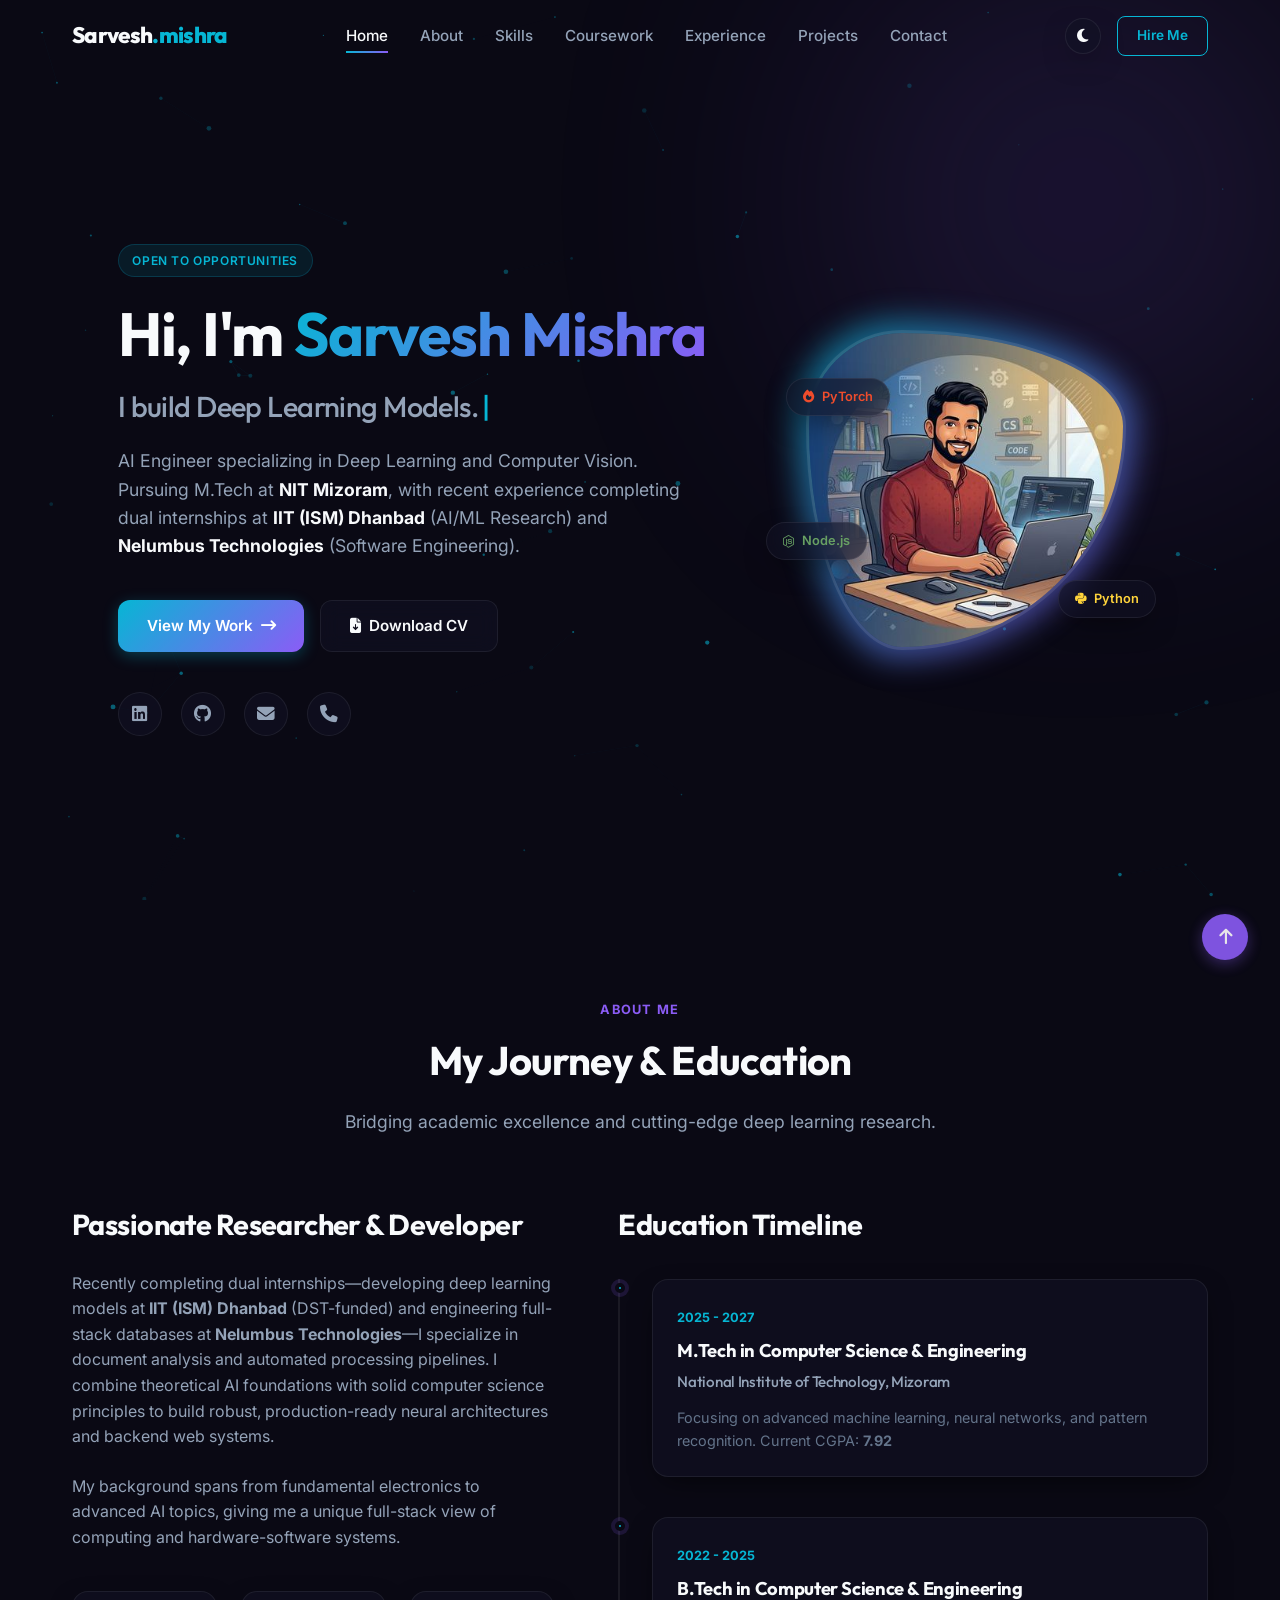
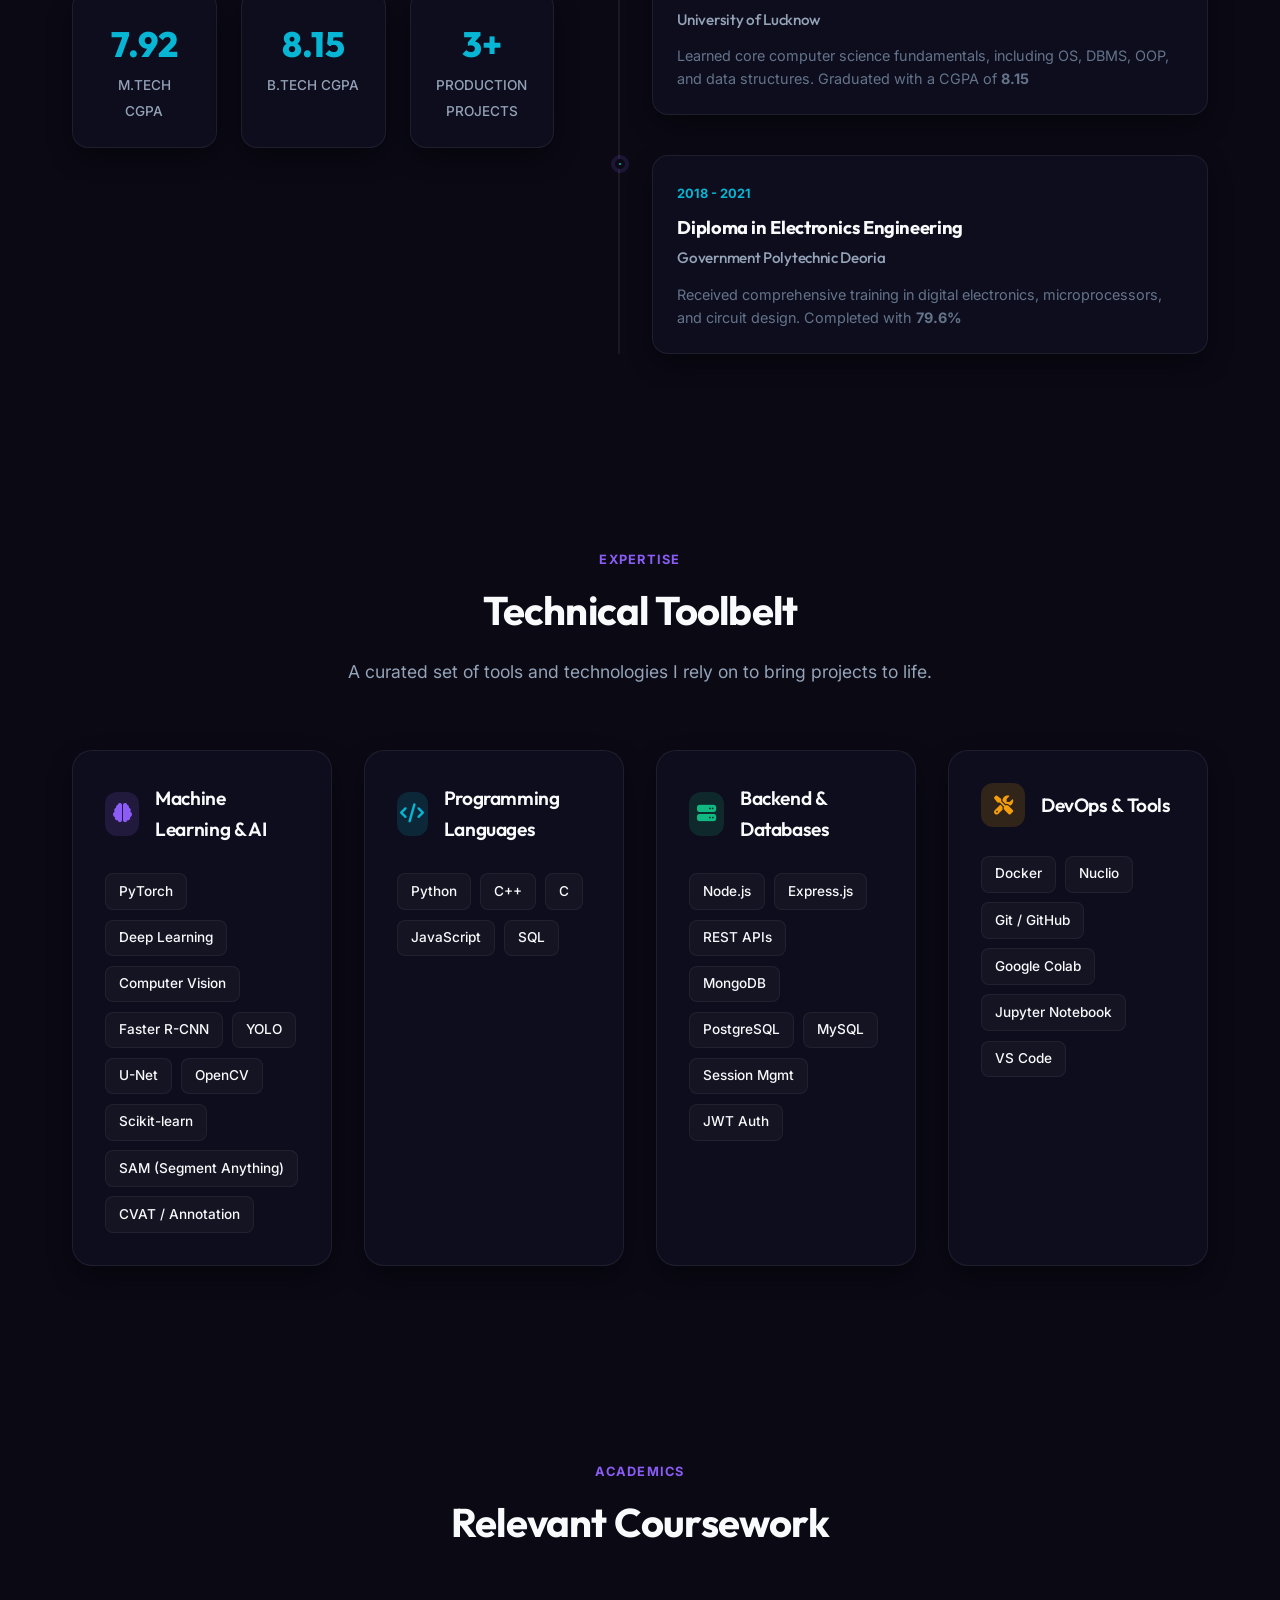
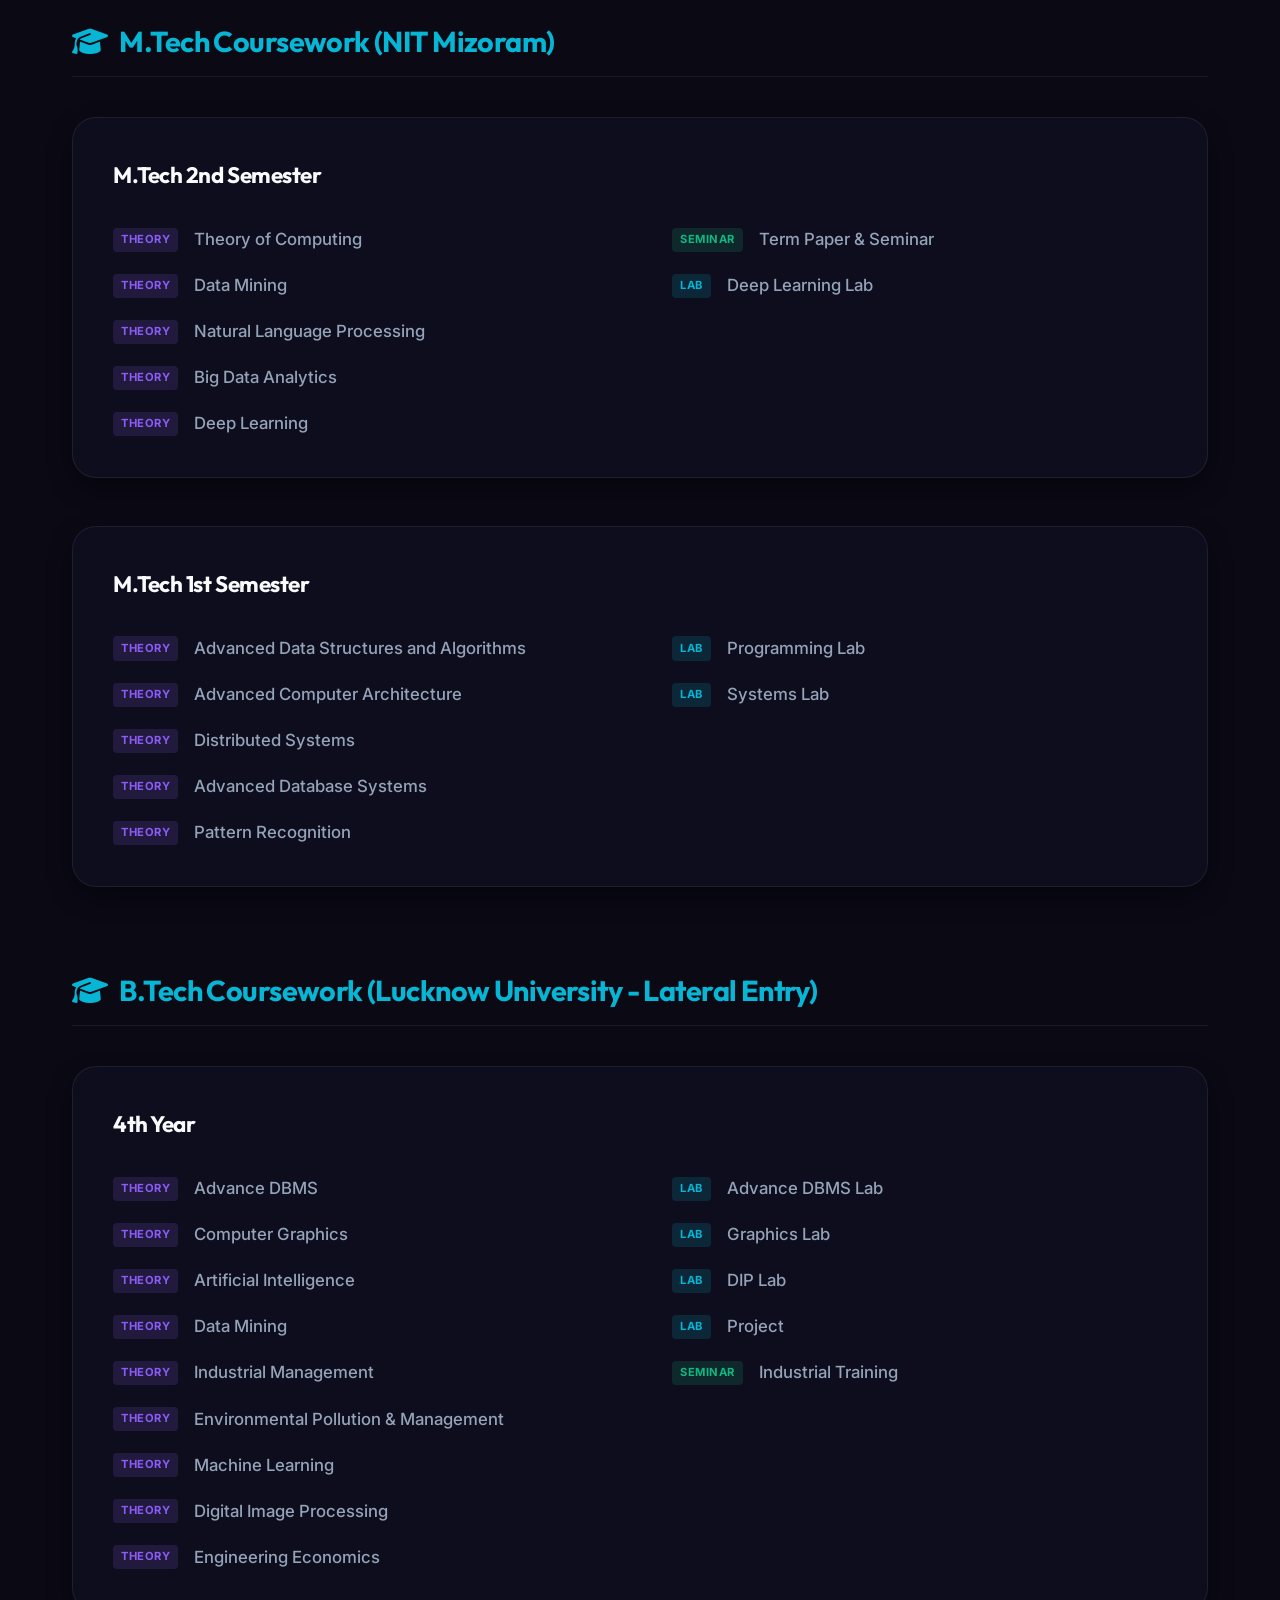
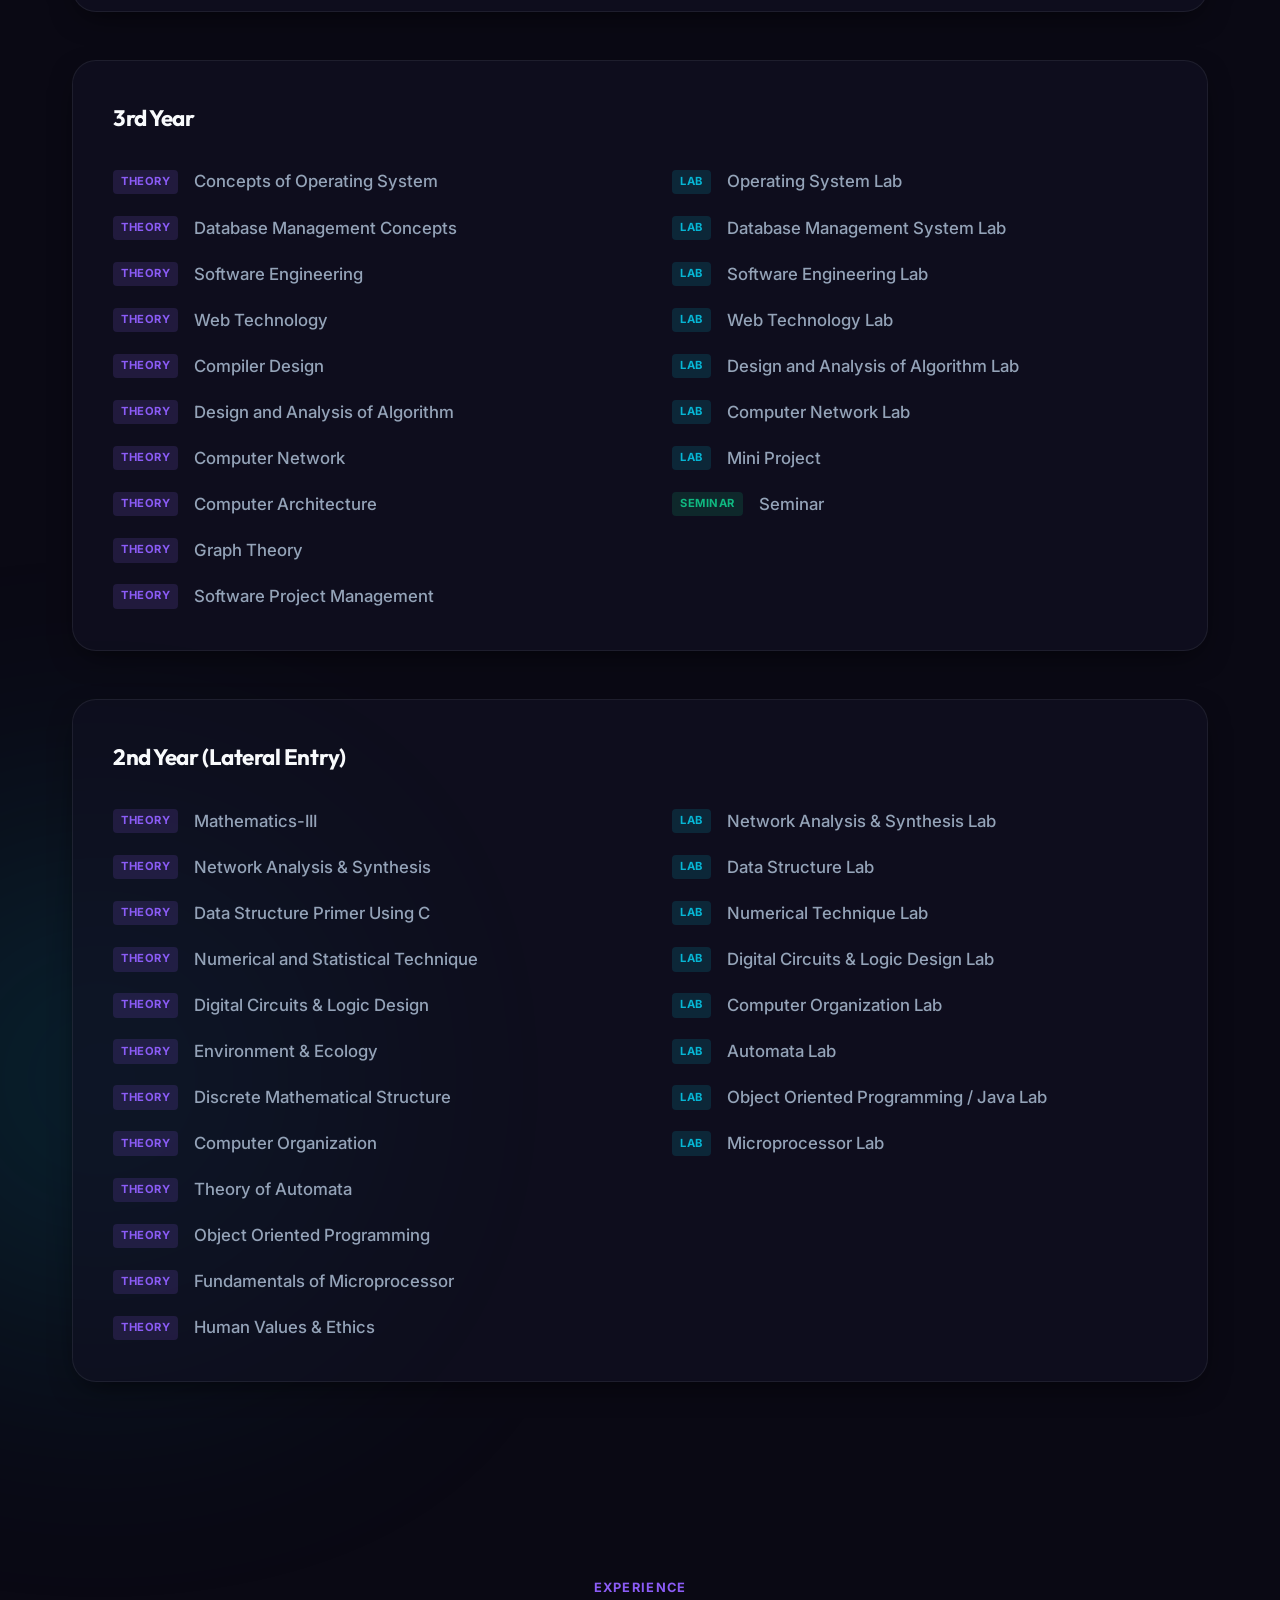
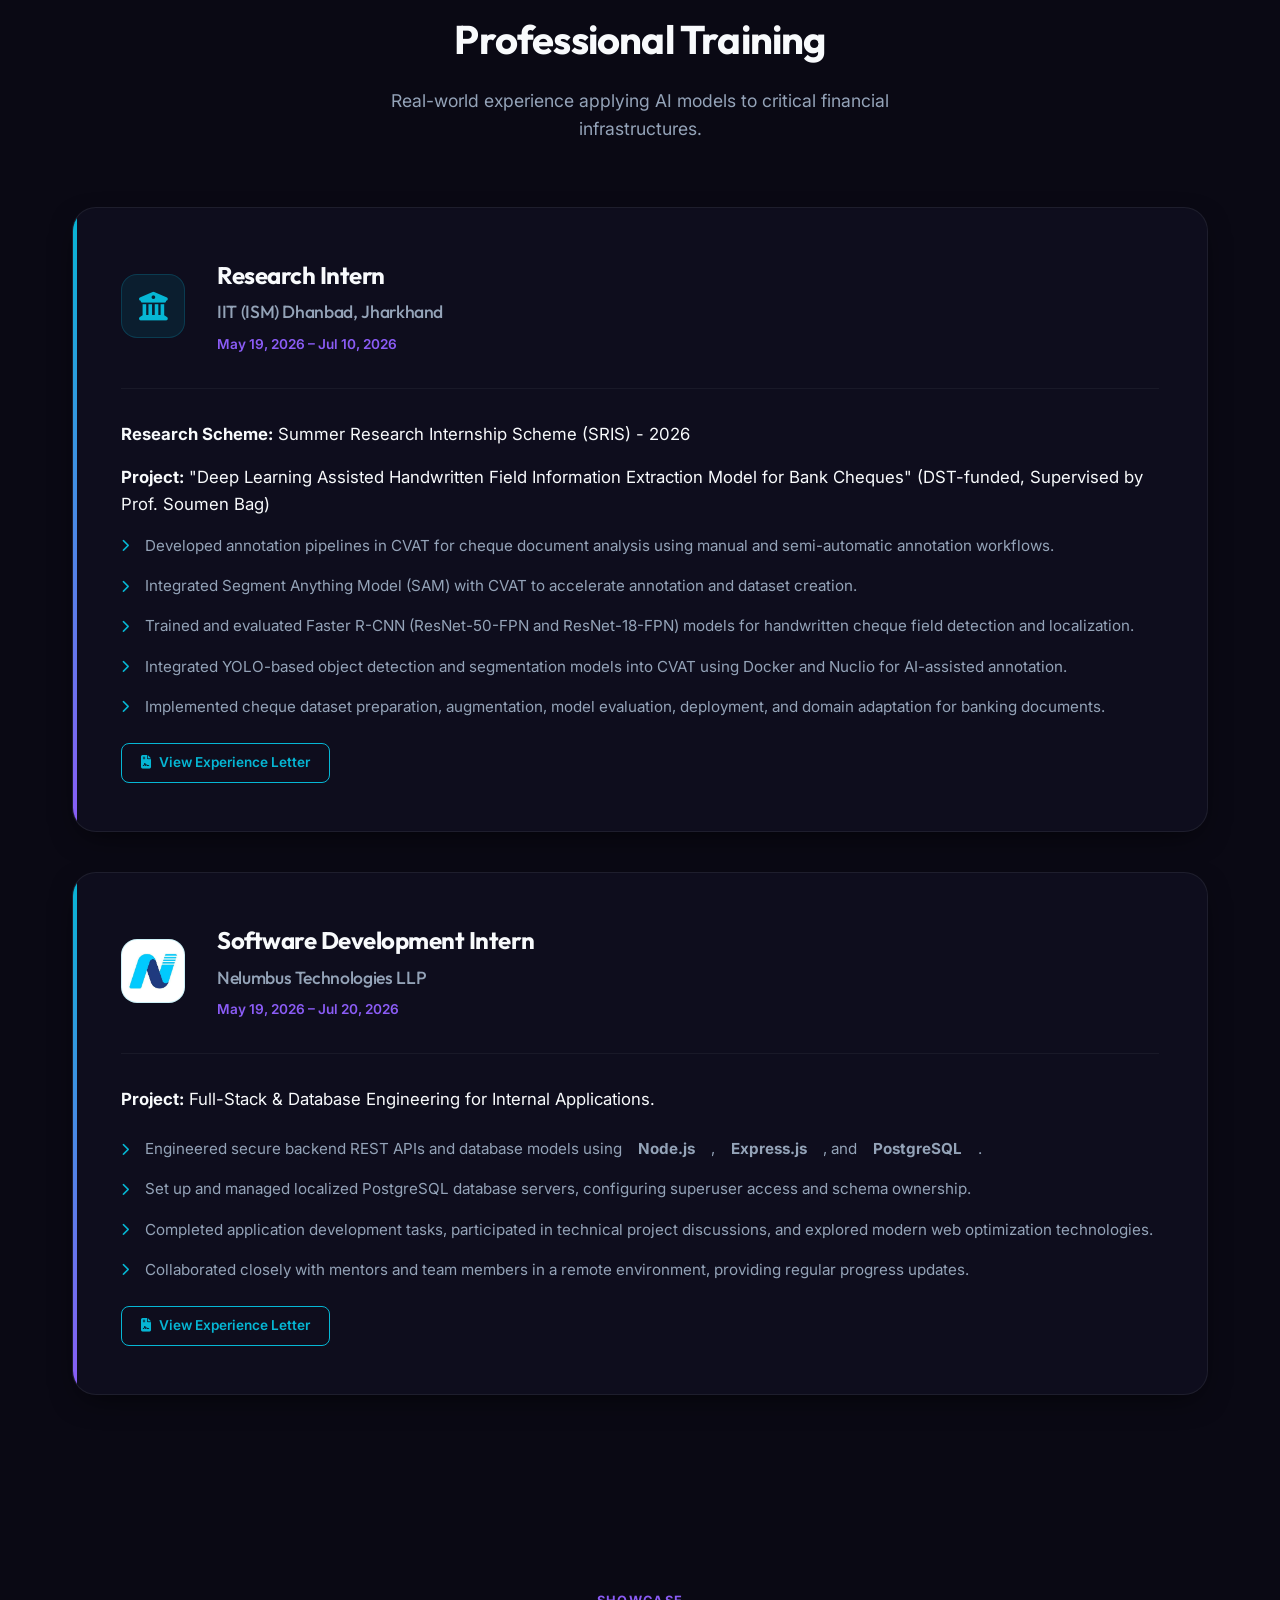
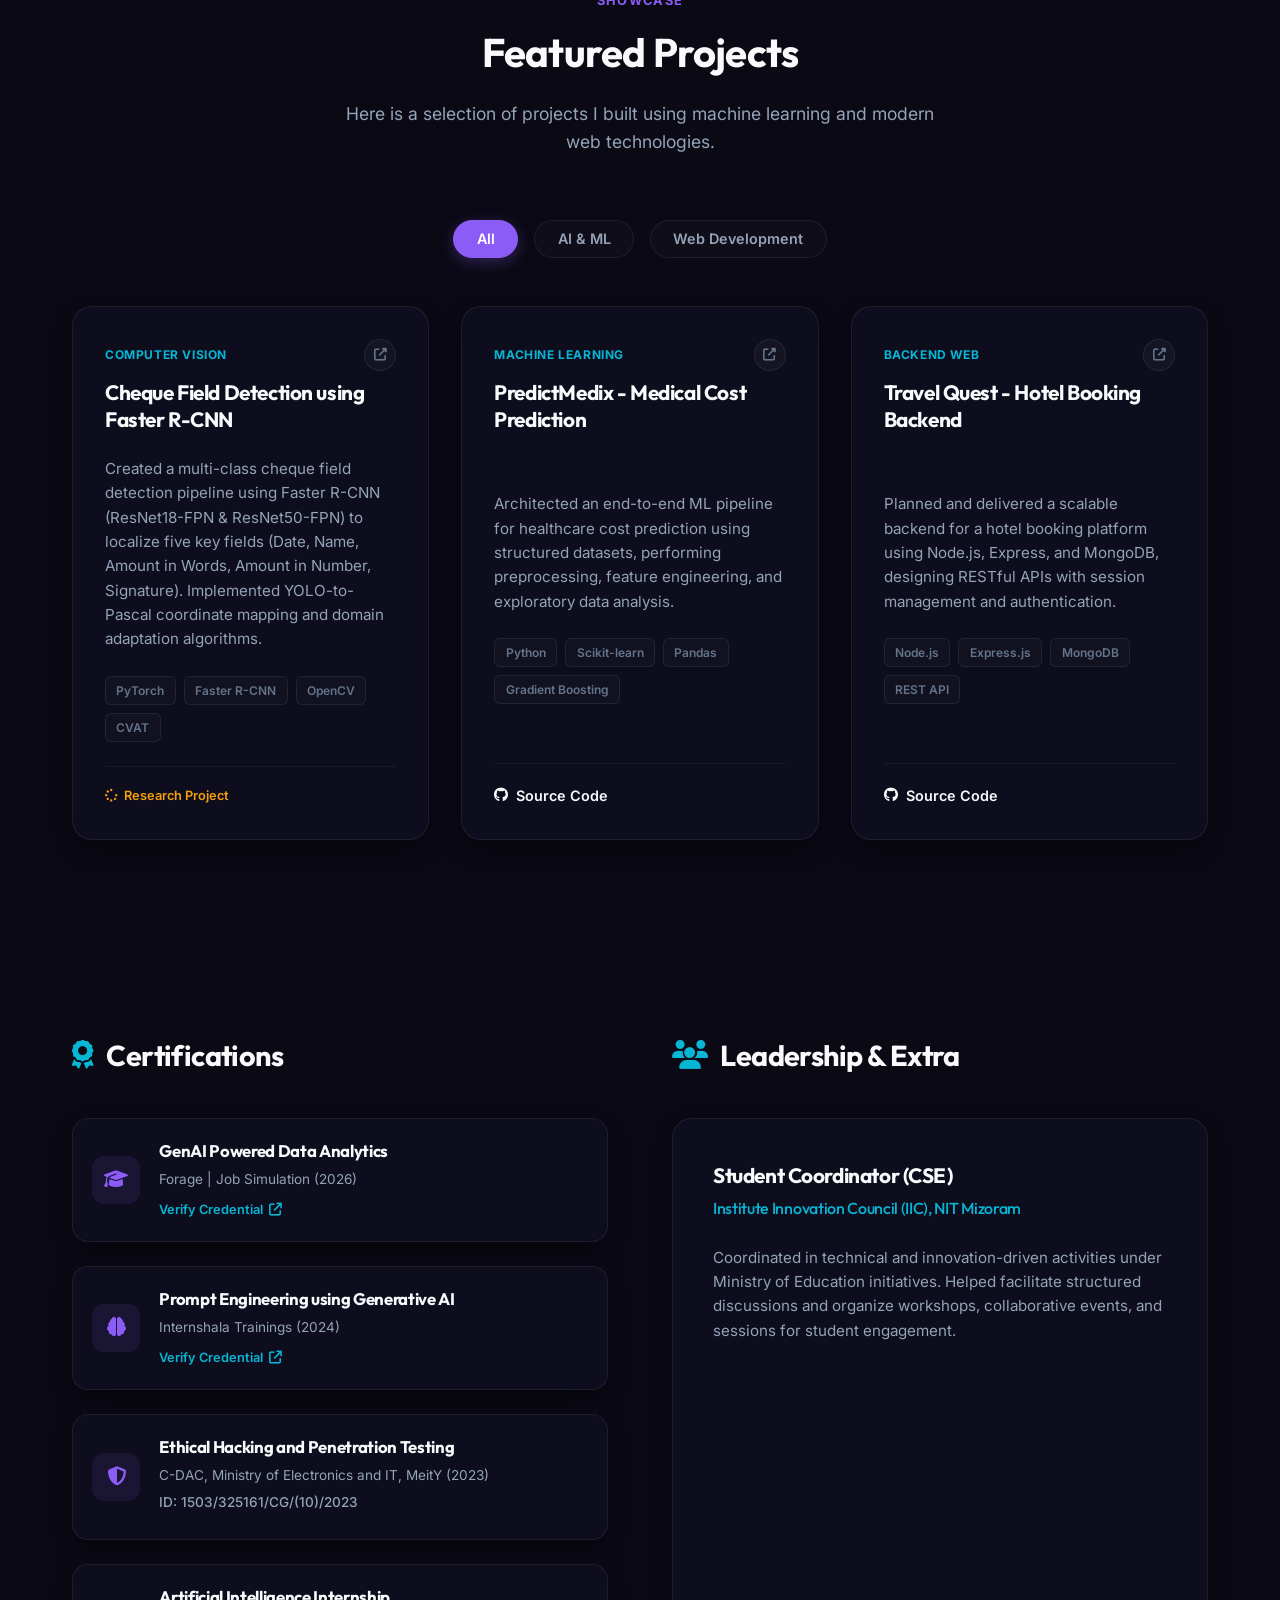
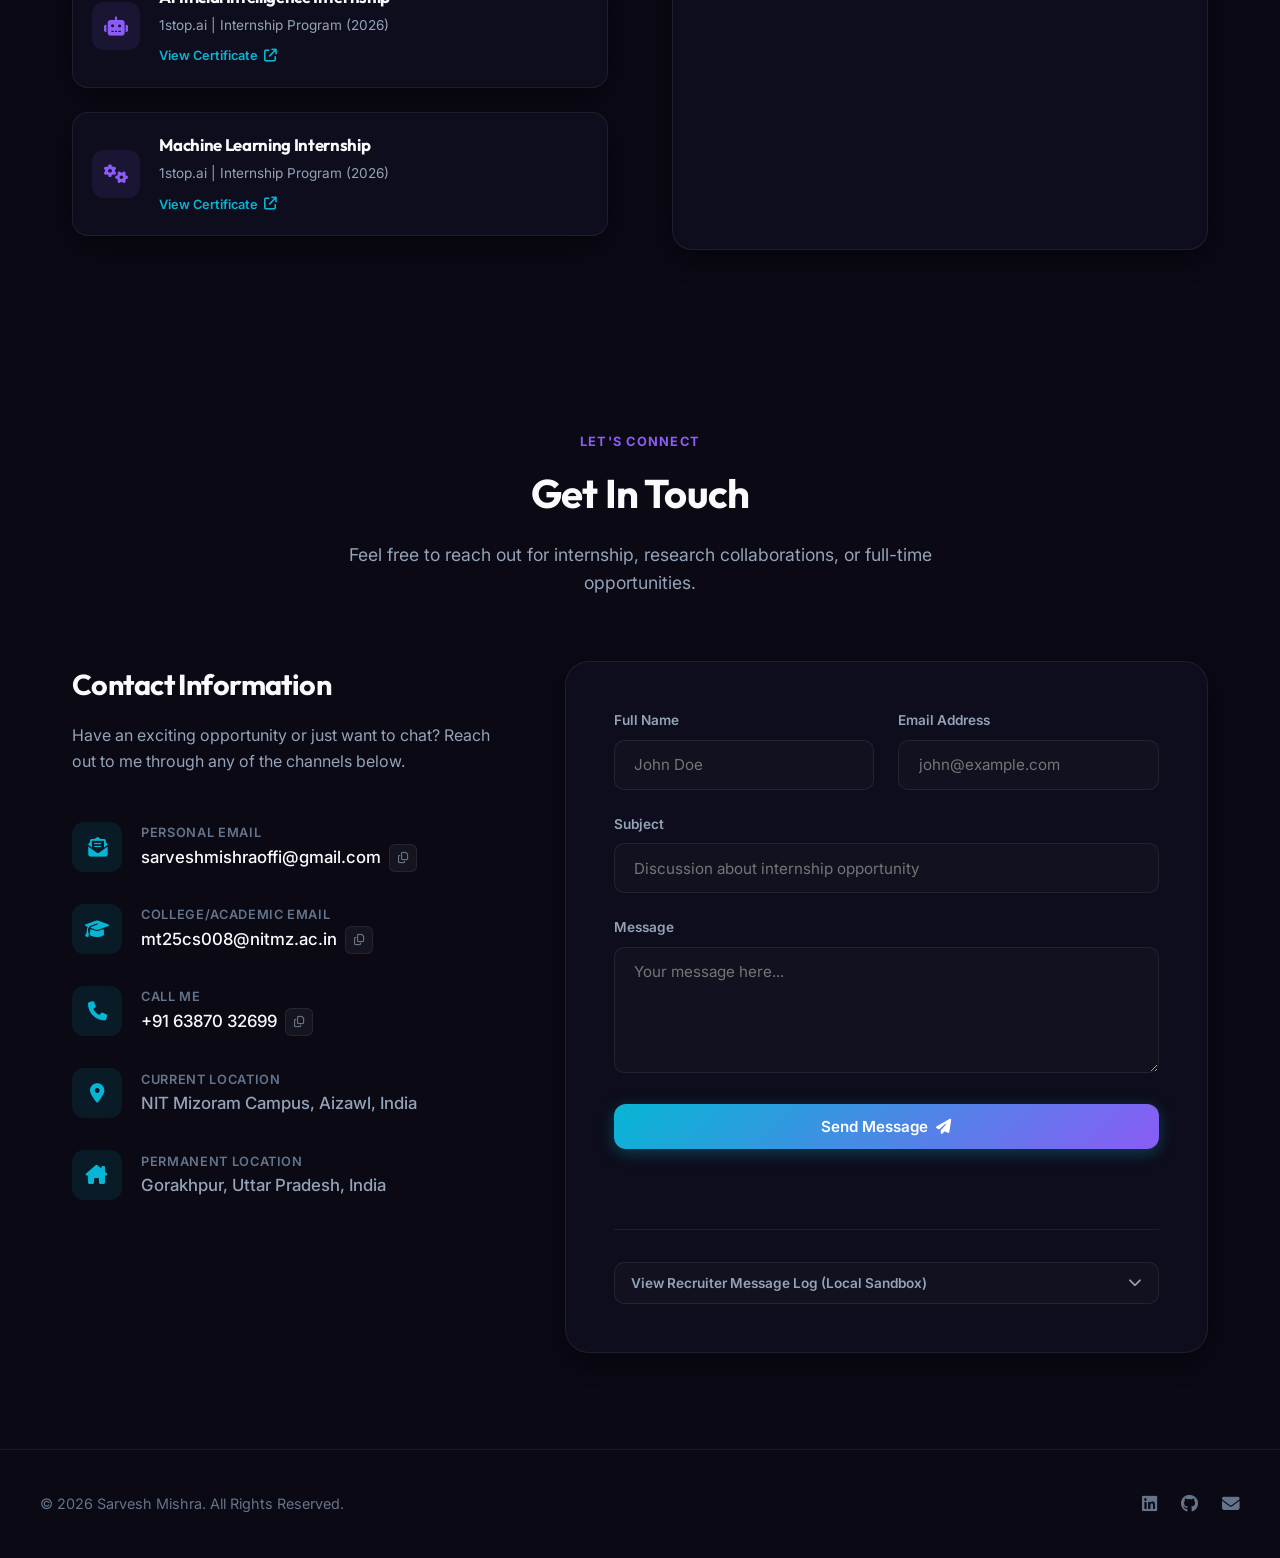
==== index.html @ 751a2298 "feat: add 1stop.ai AI and ML internship certificates to certifications section" ====
<!DOCTYPE html>
<!-- Portfolio Version 2.01 -->
<html lang="en">
<head>
    <meta charset="UTF-8">
    <meta name="viewport" content="width=device-width, initial-scale=1.0">
    <title>Sarvesh Mishra | AI Engineer & Full-Stack Developer</title>
    <meta name="description" content="Portfolio of Sarvesh Mishra, M.Tech CSE student at NIT Mizoram and former Research Intern at IIT (ISM) Dhanbad. Specializing in Deep Learning, Computer Vision, and Backend Development.">
    
    <!-- Open Graph / Facebook -->
    <meta property="og:type" content="website">
    <meta property="og:url" content="https://github.com/sarveshmishracse">
    <meta property="og:title" content="Sarvesh Mishra | AI Engineer & Full-Stack Developer">
    <meta property="og:description" content="M.Tech CSE at NIT Mizoram | Research Intern at IIT (ISM) Dhanbad (Completed) | Specializing in Deep Learning, Computer Vision, and Backend Development.">
    <meta property="og:image" content="https://sarveshmishraoffi-data-sarvesh-portfolio.static.hf.space/assets/avatar.jpg">

    <!-- Favicon -->
    <link rel="icon" href="data:image/svg+xml,<svg xmlns=%22http://www.w3.org/2000/svg%22 viewBox=%220 0 100 100%22><text y=%22.9em%22 font-size=%2290%22>💻</text></svg>">

    <!-- Google Fonts -->
    <link rel="preconnect" href="https://fonts.googleapis.com">
    <link rel="preconnect" href="https://fonts.gstatic.com" crossorigin>
    <link href="https://fonts.googleapis.com/css2?family=Inter:wght@300;400;500;600;700&family=Outfit:wght@300;400;500;600;700;800&display=swap" rel="stylesheet">
    
    <!-- FontAwesome for Icons -->
    <link rel="stylesheet" href="https://cdnjs.cloudflare.com/ajax/libs/font-awesome/6.4.0/css/all.min.css">
    
    <!-- Custom CSS -->
    <link rel="stylesheet" href="style.css?v=2">
</head>
<body class="dark-theme">
    <!-- Scroll Progress Bar -->
    <div id="scroll-progress-bar"></div>

    <!-- Interactive Background Canvas Particles -->
    <canvas id="particle-canvas"></canvas>

    <!-- Background Glows -->
    <div class="glow-bg glow-1"></div>
    <div class="glow-bg glow-2"></div>

    <!-- Navigation Header -->
    <header id="header">
        <div class="nav-container">
            <a href="#" class="logo">Sarvesh<span>.mishra</span></a>
            <nav class="nav-links">
                <a href="#hero" class="nav-link active">Home</a>
                <a href="#about" class="nav-link">About</a>
                <a href="#skills" class="nav-link">Skills</a>
                <a href="#coursework" class="nav-link">Coursework</a>
                <a href="#experience" class="nav-link">Experience</a>
                <a href="#projects" class="nav-link">Projects</a>
                <a href="#contact" class="nav-link">Contact</a>
            </nav>
            <div class="header-actions">
                <!-- Theme Switcher -->
                <button class="theme-toggle-btn" id="theme-toggle" aria-label="Toggle Theme" title="Toggle Light/Dark Theme">
                    <i class="fa-solid fa-moon"></i>
                </button>
                <a href="#contact" class="btn btn-outline btn-sm">Hire Me</a>
                <button class="mobile-nav-toggle" aria-label="Toggle Menu">
                    <i class="fa-solid fa-bars-staggered"></i>
                </button>
            </div>
        </div>
    </header>

    <!-- Main Content -->
    <main>
        <!-- Hero Section -->
        <section id="hero" class="hero-section">
            <div class="section-container hero-grid">
                <div class="hero-info scroll-reveal">
                    <span class="badge hero-badge">Open to Opportunities</span>
                    <h1 class="hero-title">
                        Hi, I'm <span class="gradient-text">Sarvesh Mishra</span>
                    </h1>
                    <h2 class="hero-subtitle">
                        I build <span class="typing-text" id="typing-target"></span>
                    </h2>
                    <p class="hero-description">
                        AI Engineer specializing in Deep Learning and Computer Vision. Pursuing M.Tech at <strong>NIT Mizoram</strong>, with recent experience completing dual internships at <strong>IIT (ISM) Dhanbad</strong> (AI/ML Research) and <strong>Nelumbus Technologies</strong> (Software Engineering).
                    </p>
                    <div class="hero-ctas">
                        <a href="#projects" class="btn btn-primary">
                            <span>View My Work</span>
                            <i class="fa-solid fa-arrow-right-long"></i>
                        </a>
                        <a href="assets/Sarvesh_Mishra_Resume.pdf" download class="btn btn-secondary" title="Download Resume PDF">
                            <i class="fa-solid fa-file-arrow-down"></i>
                            <span>Download CV</span>
                        </a>
                    </div>
                    <div class="hero-socials">
                        <a href="https://www.linkedin.com/in/sarveshmishracse" target="_blank" aria-label="LinkedIn"><i class="fa-brands fa-linkedin"></i></a>
                        <a href="https://github.com/sarveshmishracse" target="_blank" aria-label="GitHub"><i class="fa-brands fa-github"></i></a>
                        <a href="mailto:sarveshmishraoffi@gmail.com" aria-label="Email"><i class="fa-solid fa-envelope"></i></a>
                        <a href="tel:+916387032699" aria-label="Phone"><i class="fa-solid fa-phone"></i></a>
                    </div>
                </div>
                <div class="hero-visual scroll-reveal">
                    <div class="avatar-container">
                        <div class="avatar-glow"></div>
                        <img src="[data-uri]" alt="Sarvesh Mishra Avatar" class="avatar-img">
                        <div class="tech-tag tag-pytorch"><i class="fa-solid fa-fire"></i> PyTorch</div>
                        <div class="tech-tag tag-python"><i class="fa-brands fa-python"></i> Python</div>
                        <div class="tech-tag tag-node"><i class="fa-brands fa-node-js"></i> Node.js</div>
                    </div>
                </div>
            </div>
        </section>

        <!-- About & Education Section -->
        <section id="about" class="about-section">
            <div class="section-container">
                <div class="section-header text-center scroll-reveal">
                    <span class="section-tag">About Me</span>
                    <h2 class="section-title">My Journey & Education</h2>
                    <p class="section-subtitle">Bridging academic excellence and cutting-edge deep learning research.</p>
                </div>
                <div class="about-grid">
                    <div class="about-content scroll-reveal">
                        <h3>Passionate Researcher & Developer</h3>
                        <p>
                            Recently completing dual internships—developing deep learning models at <strong>IIT (ISM) Dhanbad</strong> (DST-funded) and engineering full-stack databases at <strong>Nelumbus Technologies</strong>—I specialize in document analysis and automated processing pipelines. I combine theoretical AI foundations with solid computer science principles to build robust, production-ready neural architectures and backend web systems.
                        </p>
                        <p>
                            My background spans from fundamental electronics to advanced AI topics, giving me a unique full-stack view of computing and hardware-software systems.
                        </p>
                        <div class="stats-row">
                            <div class="stat-card">
                                <span class="stat-num">7.92</span>
                                <span class="stat-label">M.Tech CGPA</span>
                            </div>
                            <div class="stat-card">
                                <span class="stat-num">8.15</span>
                                <span class="stat-label">B.Tech CGPA</span>
                            </div>
                            <div class="stat-card">
                                <span class="stat-num">3+</span>
                                <span class="stat-label">Production Projects</span>
                            </div>
                        </div>
                    </div>
                    <div class="about-timeline scroll-reveal">
                        <h3 class="timeline-title">Education Timeline</h3>
                        <div class="timeline">
                            <div class="timeline-item">
                                <div class="timeline-dot"></div>
                                <div class="timeline-content">
                                    <span class="timeline-date">2025 - 2027</span>
                                    <h4>M.Tech in Computer Science & Engineering</h4>
                                    <h5>National Institute of Technology, Mizoram</h5>
                                    <p>Focusing on advanced machine learning, neural networks, and pattern recognition. Current CGPA: <strong>7.92</strong></p>
                                </div>
                            </div>
                            <div class="timeline-item">
                                <div class="timeline-dot"></div>
                                <div class="timeline-content">
                                    <span class="timeline-date">2022 - 2025</span>
                                    <h4>B.Tech in Computer Science & Engineering</h4>
                                    <h5>University of Lucknow</h5>
                                    <p>Learned core computer science fundamentals, including OS, DBMS, OOP, and data structures. Graduated with a CGPA of <strong>8.15</strong></p>
                                </div>
                            </div>
                            <div class="timeline-item">
                                <div class="timeline-dot"></div>
                                <div class="timeline-content">
                                    <span class="timeline-date">2018 - 2021</span>
                                    <h4>Diploma in Electronics Engineering</h4>
                                    <h5>Government Polytechnic Deoria</h5>
                                    <p>Received comprehensive training in digital electronics, microprocessors, and circuit design. Completed with <strong>79.6%</strong></p>
                                </div>
                            </div>
                        </div>
                    </div>
                </div>
            </div>
        </section>

        <!-- Skills Section -->
        <section id="skills" class="skills-section">
            <div class="section-container">
                <div class="section-header text-center scroll-reveal">
                    <span class="section-tag">Expertise</span>
                    <h2 class="section-title">Technical Toolbelt</h2>
                    <p class="section-subtitle">A curated set of tools and technologies I rely on to bring projects to life.</p>
                </div>
                <div class="skills-grid">
                    <!-- ML/AI Category -->
                    <div class="skill-category-card scroll-reveal">
                        <div class="category-header">
                            <div class="category-icon ml-icon"><i class="fa-solid fa-brain"></i></div>
                            <h3>Machine Learning & AI</h3>
                        </div>
                        <div class="skill-tags">
                            <span class="skill-tag-item">PyTorch</span>
                            <span class="skill-tag-item">Deep Learning</span>
                            <span class="skill-tag-item">Computer Vision</span>
                            <span class="skill-tag-item">Faster R-CNN</span>
                            <span class="skill-tag-item">YOLO</span>
                            <span class="skill-tag-item">U-Net</span>
                            <span class="skill-tag-item">OpenCV</span>
                            <span class="skill-tag-item">Scikit-learn</span>
                            <span class="skill-tag-item">SAM (Segment Anything)</span>
                            <span class="skill-tag-item">CVAT / Annotation</span>
                        </div>
                    </div>

                    <!-- Languages Category -->
                    <div class="skill-category-card scroll-reveal">
                        <div class="category-header">
                            <div class="category-icon lang-icon"><i class="fa-solid fa-code"></i></div>
                            <h3>Programming Languages</h3>
                        </div>
                        <div class="skill-tags">
                            <span class="skill-tag-item">Python</span>
                            <span class="skill-tag-item">C++</span>
                            <span class="skill-tag-item">C</span>
                            <span class="skill-tag-item">JavaScript</span>
                            <span class="skill-tag-item">SQL</span>
                        </div>
                    </div>

                    <!-- Web & Backend Category -->
                    <div class="skill-category-card scroll-reveal">
                        <div class="category-header">
                            <div class="category-icon web-icon"><i class="fa-solid fa-server"></i></div>
                            <h3>Backend & Databases</h3>
                        </div>
                        <div class="skill-tags">
                            <span class="skill-tag-item">Node.js</span>
                            <span class="skill-tag-item">Express.js</span>
                            <span class="skill-tag-item">REST APIs</span>
                            <span class="skill-tag-item">MongoDB</span>
                            <span class="skill-tag-item">PostgreSQL</span>
                            <span class="skill-tag-item">MySQL</span>
                            <span class="skill-tag-item">Session Mgmt</span>
                            <span class="skill-tag-item">JWT Auth</span>
                        </div>
                    </div>

                    <!-- DevOps & Tools Category -->
                    <div class="skill-category-card scroll-reveal">
                        <div class="category-header">
                            <div class="category-icon devops-icon"><i class="fa-solid fa-screwdriver-wrench"></i></div>
                            <h3>DevOps & Tools</h3>
                        </div>
                        <div class="skill-tags">
                            <span class="skill-tag-item">Docker</span>
                            <span class="skill-tag-item">Nuclio</span>
                            <span class="skill-tag-item">Git / GitHub</span>
                            <span class="skill-tag-item">Google Colab</span>
                            <span class="skill-tag-item">Jupyter Notebook</span>
                            <span class="skill-tag-item">VS Code</span>
                        </div>
                    </div>
                </div>
            </div>
        </section>

        <!-- Relevant Coursework Section -->
        <section id="coursework" class="coursework-section">
            <div class="section-container">
                <div class="section-header text-center scroll-reveal">
                    <span class="section-tag">Academics</span>
                    <h2 class="section-title">Relevant Coursework</h2>
                </div>

                <!-- M.Tech Coursework Section -->
                <div class="coursework-group scroll-reveal">
                    <h3 class="group-title"><i class="fa-solid fa-graduation-cap"></i> M.Tech Coursework (NIT Mizoram)</h3>
                    <div class="coursework-semesters">
                        <!-- M.Tech 2nd Semester -->
                        <div class="semester-box">
                            <h4 class="sem-subtitle">M.Tech 2nd Semester</h4>
                            <div class="sem-split-grid">
                                <div class="sem-split-column">
                                    <ul class="sem-course-list">
                                        <li><span class="course-badge theory">Theory</span> Theory of Computing</li>
                                        <li><span class="course-badge theory">Theory</span> Data Mining</li>
                                        <li><span class="course-badge theory">Theory</span> Natural Language Processing</li>
                                        <li><span class="course-badge theory">Theory</span> Big Data Analytics</li>
                                        <li><span class="course-badge theory">Theory</span> Deep Learning</li>
                                    </ul>
                                </div>
                                <div class="sem-split-column">
                                    <ul class="sem-course-list">
                                        <li><span class="course-badge seminar">Seminar</span> Term Paper & Seminar</li>
                                        <li><span class="course-badge lab">Lab</span> Deep Learning Lab</li>
                                    </ul>
                                </div>
                            </div>
                        </div>

                        <!-- M.Tech 1st Semester -->
                        <div class="semester-box">
                            <h4 class="sem-subtitle">M.Tech 1st Semester</h4>
                            <div class="sem-split-grid">
                                <div class="sem-split-column">
                                    <ul class="sem-course-list">
                                        <li><span class="course-badge theory">Theory</span> Advanced Data Structures and Algorithms</li>
                                        <li><span class="course-badge theory">Theory</span> Advanced Computer Architecture</li>
                                        <li><span class="course-badge theory">Theory</span> Distributed Systems</li>
                                        <li><span class="course-badge theory">Theory</span> Advanced Database Systems</li>
                                        <li><span class="course-badge theory">Theory</span> Pattern Recognition</li>
                                    </ul>
                                </div>
                                <div class="sem-split-column">
                                    <ul class="sem-course-list">
                                        <li><span class="course-badge lab">Lab</span> Programming Lab</li>
                                        <li><span class="course-badge lab">Lab</span> Systems Lab</li>
                                    </ul>
                                </div>
                            </div>
                        </div>
                    </div>
                </div>

                <!-- B.Tech Coursework Section -->
                <div class="coursework-group scroll-reveal" style="margin-top: 5rem;">
                    <h3 class="group-title"><i class="fa-solid fa-graduation-cap"></i> B.Tech Coursework (Lucknow University - Lateral Entry)</h3>
                    <div class="coursework-years">
                        <!-- B.Tech 4th Year -->
                        <div class="semester-box">
                            <h4 class="sem-subtitle">4th Year</h4>
                            <div class="sem-split-grid">
                                <div class="sem-split-column">
                                    <ul class="sem-course-list">
                                        <li><span class="course-badge theory">Theory</span> Advance DBMS</li>
                                        <li><span class="course-badge theory">Theory</span> Computer Graphics</li>
                                        <li><span class="course-badge theory">Theory</span> Artificial Intelligence</li>
                                        <li><span class="course-badge theory">Theory</span> Data Mining</li>
                                        <li><span class="course-badge theory">Theory</span> Industrial Management</li>
                                        <li><span class="course-badge theory">Theory</span> Environmental Pollution & Management</li>
                                        <li><span class="course-badge theory">Theory</span> Machine Learning</li>
                                        <li><span class="course-badge theory">Theory</span> Digital Image Processing</li>
                                        <li><span class="course-badge theory">Theory</span> Engineering Economics</li>
                                    </ul>
                                </div>
                                <div class="sem-split-column">
                                    <ul class="sem-course-list">
                                        <li><span class="course-badge lab">Lab</span> Advance DBMS Lab</li>
                                        <li><span class="course-badge lab">Lab</span> Graphics Lab</li>
                                        <li><span class="course-badge lab">Lab</span> DIP Lab</li>
                                        <li><span class="course-badge lab">Lab</span> Project</li>
                                        <li><span class="course-badge seminar">Seminar</span> Industrial Training</li>
                                    </ul>
                                </div>
                            </div>
                        </div>

                        <!-- B.Tech 3rd Year -->
                        <div class="semester-box">
                            <h4 class="sem-subtitle">3rd Year</h4>
                            <div class="sem-split-grid">
                                <div class="sem-split-column">
                                    <ul class="sem-course-list">
                                        <li><span class="course-badge theory">Theory</span> Concepts of Operating System</li>
                                        <li><span class="course-badge theory">Theory</span> Database Management Concepts</li>
                                        <li><span class="course-badge theory">Theory</span> Software Engineering</li>
                                        <li><span class="course-badge theory">Theory</span> Web Technology</li>
                                        <li><span class="course-badge theory">Theory</span> Compiler Design</li>
                                        <li><span class="course-badge theory">Theory</span> Design and Analysis of Algorithm</li>
                                        <li><span class="course-badge theory">Theory</span> Computer Network</li>
                                        <li><span class="course-badge theory">Theory</span> Computer Architecture</li>
                                        <li><span class="course-badge theory">Theory</span> Graph Theory</li>
                                        <li><span class="course-badge theory">Theory</span> Software Project Management</li>
                                    </ul>
                                </div>
                                <div class="sem-split-column">
                                    <ul class="sem-course-list">
                                        <li><span class="course-badge lab">Lab</span> Operating System Lab</li>
                                        <li><span class="course-badge lab">Lab</span> Database Management System Lab</li>
                                        <li><span class="course-badge lab">Lab</span> Software Engineering Lab</li>
                                        <li><span class="course-badge lab">Lab</span> Web Technology Lab</li>
                                        <li><span class="course-badge lab">Lab</span> Design and Analysis of Algorithm Lab</li>
                                        <li><span class="course-badge lab">Lab</span> Computer Network Lab</li>
                                        <li><span class="course-badge lab">Lab</span> Mini Project</li>
                                        <li><span class="course-badge seminar">Seminar</span> Seminar</li>
                                    </ul>
                                </div>
                            </div>
                        </div>

                        <!-- B.Tech 2nd Year -->
                        <div class="semester-box">
                            <h4 class="sem-subtitle">2nd Year (Lateral Entry)</h4>
                            <div class="sem-split-grid">
                                <div class="sem-split-column">
                                    <ul class="sem-course-list">
                                        <li><span class="course-badge theory">Theory</span> Mathematics-III</li>
                                        <li><span class="course-badge theory">Theory</span> Network Analysis & Synthesis</li>
                                        <li><span class="course-badge theory">Theory</span> Data Structure Primer Using C</li>
                                        <li><span class="course-badge theory">Theory</span> Numerical and Statistical Technique</li>
                                        <li><span class="course-badge theory">Theory</span> Digital Circuits & Logic Design</li>
                                        <li><span class="course-badge theory">Theory</span> Environment & Ecology</li>
                                        <li><span class="course-badge theory">Theory</span> Discrete Mathematical Structure</li>
                                        <li><span class="course-badge theory">Theory</span> Computer Organization</li>
                                        <li><span class="course-badge theory">Theory</span> Theory of Automata</li>
                                        <li><span class="course-badge theory">Theory</span> Object Oriented Programming</li>
                                        <li><span class="course-badge theory">Theory</span> Fundamentals of Microprocessor</li>
                                        <li><span class="course-badge theory">Theory</span> Human Values & Ethics</li>
                                    </ul>
                                </div>
                                <div class="sem-split-column">
                                    <ul class="sem-course-list">
                                        <li><span class="course-badge lab">Lab</span> Network Analysis & Synthesis Lab</li>
                                        <li><span class="course-badge lab">Lab</span> Data Structure Lab</li>
                                        <li><span class="course-badge lab">Lab</span> Numerical Technique Lab</li>
                                        <li><span class="course-badge lab">Lab</span> Digital Circuits & Logic Design Lab</li>
                                        <li><span class="course-badge lab">Lab</span> Computer Organization Lab</li>
                                        <li><span class="course-badge lab">Lab</span> Automata Lab</li>
                                        <li><span class="course-badge lab">Lab</span> Object Oriented Programming / Java Lab</li>
                                        <li><span class="course-badge lab">Lab</span> Microprocessor Lab</li>
                                    </ul>
                                </div>
                            </div>
                        </div>
                    </div>
                </div>
            </div>
        </section>

        <!-- Internship Experience Section -->
        <section id="experience" class="experience-section">
            <div class="section-container">
                <div class="section-header text-center scroll-reveal">
                    <span class="section-tag">Experience</span>
                    <h2 class="section-title">Professional Training</h2>
                    <p class="section-subtitle">Real-world experience applying AI models to critical financial infrastructures.</p>
                </div>
                <div class="experience-container">
                    <!-- IIT ISM Dhanbad Experience -->
                    <div class="experience-card scroll-reveal">
                        <div class="experience-header">
                            <div class="company-logo">
                                <i class="fa-solid fa-university"></i>
                            </div>
                            <div class="experience-titles">
                                <h3>Research Intern</h3>
                                <h4>IIT (ISM) Dhanbad, Jharkhand</h4>
                                <span class="exp-date">May 19, 2026 – Jul 10, 2026</span>
                            </div>
                        </div>
                        <div class="experience-body">
                            <p class="exp-project-title">
                                <strong>Research Scheme:</strong> Summer Research Internship Scheme (SRIS) - 2026
                            </p>
                            <p class="exp-project-title" style="margin-top: -0.5rem; margin-bottom: 1rem;">
                                <strong>Project:</strong> "Deep Learning Assisted Handwritten Field Information Extraction Model for Bank Cheques" (DST-funded, Supervised by Prof. Soumen Bag)
                            </p>
                            <ul class="exp-bullets">
                                <li><i class="fa-solid fa-chevron-right"></i> Developed annotation pipelines in CVAT for cheque document analysis using manual and semi-automatic annotation workflows.</li>
                                <li><i class="fa-solid fa-chevron-right"></i> Integrated Segment Anything Model (SAM) with CVAT to accelerate annotation and dataset creation.</li>
                                <li><i class="fa-solid fa-chevron-right"></i> Trained and evaluated Faster R-CNN (ResNet-50-FPN and ResNet-18-FPN) models for handwritten cheque field detection and localization.</li>
                                <li><i class="fa-solid fa-chevron-right"></i> Integrated YOLO-based object detection and segmentation models into CVAT using Docker and Nuclio for AI-assisted annotation.</li>
                                <li><i class="fa-solid fa-chevron-right"></i> Implemented cheque dataset preparation, augmentation, model evaluation, deployment, and domain adaptation for banking documents.</li>
                            </ul>
                            <div style="margin-top: 1.5rem; display: flex; gap: 1rem;">
                                <a href="https://sarveshmishraoffi-data-sarvesh-portfolio.static.hf.space/assets/certificates/IIT_Dhanbad_Experience_Letter.pdf" target="_blank" class="btn btn-outline btn-sm" style="display: inline-flex; align-items: center; gap: 0.5rem;">
                                    <i class="fa-solid fa-file-contract"></i>
                                    <span>View Experience Letter</span>
                                </a>
                            </div>
                        </div>
                    </div>

                    <!-- Nelumbus Technologies Experience -->
                    <div class="experience-card scroll-reveal">
                        <div class="experience-header">
                            <div class="company-logo" style="background: white; overflow: hidden; display: flex; align-items: center; justify-content: center; padding: 6px;">
                                <img src="assets/nelumbus_logo.jpeg" alt="Nelumbus Technologies Logo" style="width: 100%; height: 100%; object-fit: contain;">
                            </div>
                            <div class="experience-titles">
                                <h3>Software Development Intern</h3>
                                <h4>Nelumbus Technologies LLP</h4>
                                <span class="exp-date">May 19, 2026 – Jul 20, 2026</span>
                            </div>
                        </div>
                        <div class="experience-body">
                            <p class="exp-project-title">
                                <strong>Project:</strong> Full-Stack & Database Engineering for Internal Applications.
                            </p>
                            <ul class="exp-bullets">
                                <li><i class="fa-solid fa-chevron-right"></i> Engineered secure backend REST APIs and database models using <strong>Node.js</strong>, <strong>Express.js</strong>, and <strong>PostgreSQL</strong>.</li>
                                <li><i class="fa-solid fa-chevron-right"></i> Set up and managed localized PostgreSQL database servers, configuring superuser access and schema ownership.</li>
                                <li><i class="fa-solid fa-chevron-right"></i> Completed application development tasks, participated in technical project discussions, and explored modern web optimization technologies.</li>
                                <li><i class="fa-solid fa-chevron-right"></i> Collaborated closely with mentors and team members in a remote environment, providing regular progress updates.</li>
                            </ul>
                            <div style="margin-top: 1.5rem; display: flex; gap: 1rem;">
                                <a href="https://sarveshmishraoffi-data-sarvesh-portfolio.static.hf.space/assets/certificates/Nelumbus_Experience_Letter.pdf" target="_blank" class="btn btn-outline btn-sm" style="display: inline-flex; align-items: center; gap: 0.5rem;">
                                    <i class="fa-solid fa-file-contract"></i>
                                    <span>View Experience Letter</span>
                                </a>
                            </div>
                        </div>
                    </div>
                </div>
            </div>
        </section>

        <!-- Projects Showcase Section -->
        <section id="projects" class="projects-section">
            <div class="section-container">
                <div class="section-header text-center scroll-reveal">
                    <span class="section-tag">Showcase</span>
                    <h2 class="section-title">Featured Projects</h2>
                    <p class="section-subtitle">Here is a selection of projects I built using machine learning and modern web technologies.</p>
                </div>

                <!-- Tabs -->
                <div class="project-tabs scroll-reveal">
                    <button class="tab-btn active" data-filter="all">All</button>
                    <button class="tab-btn" data-filter="ai-ml">AI & ML</button>
                    <button class="tab-btn" data-filter="web-dev">Web Development</button>
                </div>

                <div class="projects-grid">
                    <!-- Project 1 -->
                    <div class="project-card scroll-reveal" data-category="ai-ml">
                        <div class="project-header">
                            <div class="project-top">
                                <span class="project-tag">Computer Vision</span>
                                <button class="btn-details-modal open-modal-btn" data-project="cheque" title="View Full Details"><i class="fa-solid fa-up-right-from-square"></i></button>
                            </div>
                            <h3 class="project-title">Cheque Field Detection using Faster R-CNN</h3>
                        </div>
                        <div class="project-body">
                            <p>Created a multi-class cheque field detection pipeline using Faster R-CNN (ResNet18-FPN & ResNet50-FPN) to localize five key fields (Date, Name, Amount in Words, Amount in Number, Signature). Implemented YOLO-to-Pascal coordinate mapping and domain adaptation algorithms.</p>
                            <div class="project-tech-stack">
                                <span>PyTorch</span>
                                <span>Faster R-CNN</span>
                                <span>OpenCV</span>
                                <span>CVAT</span>
                            </div>
                        </div>
                        <div class="project-footer">
                            <span class="proj-badge ongoing-badge"><i class="fa-solid fa-spinner fa-spin"></i> Research Project</span>
                        </div>
                    </div>

                    <!-- Project 2 -->
                    <div class="project-card scroll-reveal" data-category="ai-ml">
                        <div class="project-header">
                            <div class="project-top">
                                <span class="project-tag">Machine Learning</span>
                                <button class="btn-details-modal open-modal-btn" data-project="predictmedix" title="View Full Details"><i class="fa-solid fa-up-right-from-square"></i></button>
                            </div>
                            <h3 class="project-title">PredictMedix - Medical Cost Prediction</h3>
                        </div>
                        <div class="project-body">
                            <p>Architected an end-to-end ML pipeline for healthcare cost prediction using structured datasets, performing preprocessing, feature engineering, and exploratory data analysis.</p>
                            <div class="project-tech-stack">
                                <span>Python</span>
                                <span>Scikit-learn</span>
                                <span>Pandas</span>
                                <span>Gradient Boosting</span>
                            </div>
                        </div>
                        <div class="project-footer">
                            <a href="https://github.com/sarveshmishracse" target="_blank" class="proj-link"><i class="fa-brands fa-github"></i> Source Code</a>
                        </div>
                    </div>

                    <!-- Project 3 -->
                    <div class="project-card scroll-reveal" data-category="web-dev">
                        <div class="project-header">
                            <div class="project-top">
                                <span class="project-tag">Backend Web</span>
                                <button class="btn-details-modal open-modal-btn" data-project="travelquest" title="View Full Details"><i class="fa-solid fa-up-right-from-square"></i></button>
                            </div>
                            <h3 class="project-title">Travel Quest - Hotel Booking Backend</h3>
                        </div>
                        <div class="project-body">
                            <p>Planned and delivered a scalable backend for a hotel booking platform using Node.js, Express, and MongoDB, designing RESTful APIs with session management and authentication.</p>
                            <div class="project-tech-stack">
                                <span>Node.js</span>
                                <span>Express.js</span>
                                <span>MongoDB</span>
                                <span>REST API</span>
                            </div>
                        </div>
                        <div class="project-footer">
                            <a href="https://github.com/sarveshmishracse" target="_blank" class="proj-link"><i class="fa-brands fa-github"></i> Source Code</a>
                        </div>
                    </div>
                </div>
            </div>
        </section>

        <!-- Certifications & Extra Section -->
        <section id="certifications" class="certifications-section">
            <div class="section-container cert-flex">
                <div class="cert-box scroll-reveal">
                    <h3 class="extra-title"><i class="fa-solid fa-award"></i> Certifications</h3>
                    <ul class="cert-list">
                        <li>
                            <div class="cert-icon"><i class="fa-solid fa-graduation-cap"></i></div>
                            <div class="cert-info">
                                <h4>GenAI Powered Data Analytics</h4>
                                <span>Forage | Job Simulation (2026)</span>
                                <a href="https://www.theforage.com/" target="_blank" class="cert-link">Verify Credential <i class="fa-solid fa-arrow-up-right-from-square"></i></a>
                            </div>
                        </li>
                        <li>
                            <div class="cert-icon"><i class="fa-solid fa-brain"></i></div>
                            <div class="cert-info">
                                <h4>Prompt Engineering using Generative AI</h4>
                                <span>Internshala Trainings (2024)</span>
                                <a href="https://trainings.internshala.com/s/v/3365129/848e8027" target="_blank" class="cert-link">Verify Credential <i class="fa-solid fa-arrow-up-right-from-square"></i></a>
                            </div>
                        </li>
                        <li>
                            <div class="cert-icon"><i class="fa-solid fa-shield-halved"></i></div>
                            <div class="cert-info">
                                <h4>Ethical Hacking and Penetration Testing</h4>
                                <span>C-DAC, Ministry of Electronics and IT, MeitY (2023)</span>
                                <span class="cert-id">ID: 1503/325161/CG/(10)/2023</span>
                            </div>
                        </li>
                        <li>
                            <div class="cert-icon"><i class="fa-solid fa-robot"></i></div>
                            <div class="cert-info">
                                <h4>Artificial Intelligence Internship</h4>
                                <span>1stop.ai | Internship Program (2026)</span>
                                <a href="https://sarveshmishraoffi-data-sarvesh-portfolio.static.hf.space/assets/certificates/Artificial_Intelligence_1stop.pdf" target="_blank" class="cert-link">View Certificate <i class="fa-solid fa-arrow-up-right-from-square"></i></a>
                            </div>
                        </li>
                        <li>
                            <div class="cert-icon"><i class="fa-solid fa-gears"></i></div>
                            <div class="cert-info">
                                <h4>Machine Learning Internship</h4>
                                <span>1stop.ai | Internship Program (2026)</span>
                                <a href="https://sarveshmishraoffi-data-sarvesh-portfolio.static.hf.space/assets/certificates/Machine_Learning_1stop.pdf" target="_blank" class="cert-link">View Certificate <i class="fa-solid fa-arrow-up-right-from-square"></i></a>
                            </div>
                        </li>
                    </ul>
                </div>
                <div class="extracurricular-box scroll-reveal">
                    <h3 class="extra-title"><i class="fa-solid fa-users"></i> Leadership & Extra</h3>
                    <div class="extra-card">
                        <h4>Student Coordinator (CSE)</h4>
                        <h5>Institute Innovation Council (IIC), NIT Mizoram</h5>
                        <p>Coordinated in technical and innovation-driven activities under Ministry of Education initiatives. Helped facilitate structured discussions and organize workshops, collaborative events, and sessions for student engagement.</p>
                    </div>
                </div>
            </div>
        </section>

        <!-- Contact Section -->
        <section id="contact" class="contact-section">
            <div class="section-container">
                <div class="section-header text-center scroll-reveal">
                    <span class="section-tag">Let's Connect</span>
                    <h2 class="section-title">Get In Touch</h2>
                    <p class="section-subtitle">Feel free to reach out for internship, research collaborations, or full-time opportunities.</p>
                </div>
                <div class="contact-grid">
                    <div class="contact-details scroll-reveal">
                        <h3>Contact Information</h3>
                        <p>Have an exciting opportunity or just want to chat? Reach out to me through any of the channels below.</p>
                        
                        <div class="contact-methods">
                            <!-- Personal Email -->
                            <div class="contact-method-item">
                                <div class="c-icon"><i class="fa-solid fa-envelope-open-text"></i></div>
                                <div class="c-info">
                                    <span>Personal Email</span>
                                    <div class="copy-wrapper">
                                        <a href="mailto:sarveshmishraoffi@gmail.com">sarveshmishraoffi@gmail.com</a>
                                        <button class="btn-copy" data-copy="sarveshmishraoffi@gmail.com" title="Copy Email"><i class="fa-regular fa-copy"></i></button>
                                    </div>
                                </div>
                            </div>
                            
                            <!-- College Email -->
                            <div class="contact-method-item">
                                <div class="c-icon"><i class="fa-solid fa-graduation-cap"></i></div>
                                <div class="c-info">
                                    <span>College/Academic Email</span>
                                    <div class="copy-wrapper">
                                        <a href="mailto:mt25cs008@nitmz.ac.in">mt25cs008@nitmz.ac.in</a>
                                        <button class="btn-copy" data-copy="mt25cs008@nitmz.ac.in" title="Copy Email"><i class="fa-regular fa-copy"></i></button>
                                    </div>
                                </div>
                            </div>

                            <!-- Phone -->
                            <div class="contact-method-item">
                                <div class="c-icon"><i class="fa-solid fa-phone"></i></div>
                                <div class="c-info">
                                    <span>Call Me</span>
                                    <div class="copy-wrapper">
                                        <a href="tel:+916387032699">+91 63870 32699</a>
                                        <button class="btn-copy" data-copy="+916387032699" title="Copy Phone"><i class="fa-regular fa-copy"></i></button>
                                    </div>
                                </div>
                            </div>

                            <!-- Locations -->
                            <div class="contact-method-item">
                                <div class="c-icon"><i class="fa-solid fa-location-dot"></i></div>
                                <div class="c-info">
                                    <span>Current Location</span>
                                    <p>NIT Mizoram Campus, Aizawl, India</p>
                                </div>
                            </div>
                            <div class="contact-method-item">
                                <div class="c-icon"><i class="fa-solid fa-house-chimney"></i></div>
                                <div class="c-info">
                                    <span>Permanent Location</span>
                                    <p>Gorakhpur, Uttar Pradesh, India</p>
                                </div>
                            </div>
                        </div>
                    </div>
                    
                    <div class="contact-form-container scroll-reveal">
                        <form id="contact-form">
                            <div class="form-row">
                                <div class="form-group">
                                    <label for="name">Full Name</label>
                                    <input type="text" id="name" required placeholder="John Doe">
                                </div>
                                <div class="form-group">
                                    <label for="email">Email Address</label>
                                    <input type="email" id="email" required placeholder="john@example.com">
                                </div>
                            </div>
                            <div class="form-group">
                                <label for="subject">Subject</label>
                                <input type="text" id="subject" required placeholder="Discussion about internship opportunity">
                            </div>
                            <div class="form-group">
                                <label for="message">Message</label>
                                <textarea id="message" required rows="5" placeholder="Your message here..."></textarea>
                            </div>
                            <button type="submit" class="btn btn-primary w-full">
                                <span>Send Message</span>
                                <i class="fa-solid fa-paper-plane"></i>
                            </button>
                            <div id="form-feedback" class="form-feedback"></div>
                        </form>

                        <!-- Messages Logger Sandbox Panel -->
                        <div class="messages-log-container">
                            <button type="button" class="btn-toggle-log" id="btn-toggle-log">
                                <span>View Recruiter Message Log (Local Sandbox)</span>
                                <i class="fa-solid fa-chevron-down"></i>
                            </button>
                            <div class="messages-log-content" id="messages-log-content">
                                <p class="no-messages" id="no-messages-alert">No messages logged in this browser sandbox yet.</p>
                                <ul class="messages-list" id="messages-list"></ul>
                                <button type="button" class="btn-clear-log" id="btn-clear-log">Clear Logs</button>
                            </div>
                        </div>
                    </div>
                </div>
            </div>
        </section>
    </main>

    <!-- Footer -->
    <footer>
        <div class="footer-container">
            <p>&copy; 2026 Sarvesh Mishra. All Rights Reserved.</p>
            <div class="footer-socials">
                <a href="https://www.linkedin.com/in/sarveshmishracse" target="_blank"><i class="fa-brands fa-linkedin"></i></a>
                <a href="https://github.com/sarveshmishracse" target="_blank"><i class="fa-brands fa-github"></i></a>
                <a href="mailto:sarveshmishraoffi@gmail.com"><i class="fa-solid fa-envelope"></i></a>
            </div>
        </div>
    </footer>

    <!-- Project Details Modal Popup -->
    <div id="project-modal" class="modal">
        <div class="modal-content">
            <span class="close-modal-btn">&times;</span>
            <div class="modal-header-info">
                <span class="modal-tag" id="modal-project-tag">AI/ML</span>
                <h3 class="modal-title" id="modal-project-title">Project Title</h3>
            </div>
            <div class="modal-body" id="modal-project-body">
                <!-- Filled dynamically by JavaScript -->
            </div>
        </div>
    </div>

    <!-- Floating Back-to-Top Button -->
    <button class="back-to-top" id="back-to-top" aria-label="Scroll to top" title="Scroll to Top">
        <i class="fa-solid fa-arrow-up"></i>
    </button>

    <!-- Custom JS -->
    <script src="script.js?v=2"></script>
</body>
</html>
---- style.css ----
/* -------------------------------------------------------------
 * Custom Design System & CSS Variables (Dark/Light Core)
 * ------------------------------------------------------------- */
:root {
    /* Dark Theme Variables (Default) */
    --bg-primary: #0a0914;
    --bg-secondary: rgba(17, 16, 32, 0.7);
    --bg-glass: rgba(18, 17, 35, 0.6);
    --border-glass: rgba(255, 255, 255, 0.07);
    --accent-primary: #8b5cf6; /* Violet */
    --accent-secondary: #06b6d4; /* Cyan */
    --accent-glow: rgba(139, 92, 246, 0.15);
    --text-primary: #f8fafc;
    --text-secondary: #94a3b8;
    --text-muted: #64748b;
    --success: #10b981;
    --card-shadow: 0 10px 30px -10px rgba(0, 0, 0, 0.7);
    --font-heading: 'Outfit', sans-serif;
    --font-body: 'Inter', sans-serif;
    --transition-smooth: all 0.4s cubic-bezier(0.16, 1, 0.3, 1);
    --transition-bounce: all 0.5s cubic-bezier(0.34, 1.56, 0.64, 1);
}

/* Light Theme Variable Overrides */
body.light-theme {
    --bg-primary: #f8fafc;
    --bg-secondary: rgba(241, 245, 249, 0.7);
    --bg-glass: rgba(255, 255, 255, 0.7);
    --border-glass: rgba(15, 23, 42, 0.08);
    --accent-primary: #6d28d9; /* Deeper Violet */
    --accent-secondary: #0891b2; /* Deeper Cyan */
    --accent-glow: rgba(109, 40, 217, 0.1);
    --text-primary: #0f172a;
    --text-secondary: #475569;
    --text-muted: #94a3b8;
    --card-shadow: 0 10px 30px -10px rgba(15, 23, 42, 0.1);
}

/* -------------------------------------------------------------
 * Base Styles & Canvas Background
 * ------------------------------------------------------------- */
* {
    margin: 0;
    padding: 0;
    box-sizing: border-box;
}

html {
    scroll-behavior: smooth;
    font-size: 16px;
}

body {
    background-color: var(--bg-primary);
    color: var(--text-primary);
    font-family: var(--font-body);
    line-height: 1.6;
    overflow-x: hidden;
    position: relative;
    transition: background-color 0.5s ease, color 0.5s ease;
}

#scroll-progress-bar {
    position: fixed;
    top: 0;
    left: 0;
    width: 0%;
    height: 4px;
    background: linear-gradient(90deg, var(--accent-secondary), var(--accent-primary));
    z-index: 99999;
    transition: width 0.1s ease;
}

#particle-canvas {
    position: fixed;
    top: 0;
    left: 0;
    width: 100vw;
    height: 100vh;
    z-index: -2;
    pointer-events: none;
    opacity: 0.8;
}

a {
    color: inherit;
    text-decoration: none;
    transition: var(--transition-smooth);
}

button {
    font-family: inherit;
    cursor: pointer;
    border: none;
    background: none;
    outline: none;
}

ul {
    list-style: none;
}

/* Ambient Background Glows */
.glow-bg {
    position: absolute;
    width: 600px;
    height: 600px;
    border-radius: 50%;
    filter: blur(140px);
    z-index: -1;
    opacity: 0.35;
    pointer-events: none;
    transition: opacity 0.5s ease;
}

body.light-theme .glow-bg {
    opacity: 0.15;
}

.glow-1 {
    top: -100px;
    right: -100px;
    background: radial-gradient(circle, var(--accent-primary) 0%, transparent 70%);
}

.glow-2 {
    top: 50%;
    left: -200px;
    background: radial-gradient(circle, var(--accent-secondary) 0%, transparent 70%);
}

/* -------------------------------------------------------------
 * Scroll Reveal Mechanism
 * ------------------------------------------------------------- */
.scroll-reveal {
    opacity: 0;
    transform: translateY(30px);
    transition: opacity 0.8s cubic-bezier(0.16, 1, 0.3, 1), transform 0.8s cubic-bezier(0.16, 1, 0.3, 1);
}

.scroll-reveal.reveal-active {
    opacity: 1;
    transform: translateY(0);
}

/* -------------------------------------------------------------
 * Typography & Utilities
 * ------------------------------------------------------------- */
h1, h2, h3, h4, h5, h6 {
    font-family: var(--font-heading);
    font-weight: 700;
    letter-spacing: -0.02em;
}

.gradient-text {
    background: linear-gradient(135deg, var(--accent-secondary) 0%, var(--accent-primary) 100%);
    -webkit-background-clip: text;
    -webkit-text-fill-color: transparent;
    background-clip: text;
}

.text-center { text-align: center; }
.w-full { width: 100%; }

/* Buttons */
.btn {
    display: inline-flex;
    align-items: center;
    justify-content: center;
    gap: 0.5rem;
    padding: 0.8rem 1.8rem;
    border-radius: 12px;
    font-weight: 600;
    font-size: 0.95rem;
    transition: var(--transition-bounce);
    position: relative;
    overflow: hidden;
}

.btn-primary {
    background: linear-gradient(135deg, var(--accent-secondary) 0%, var(--accent-primary) 100%);
    color: #fff;
    box-shadow: 0 4px 15px rgba(6, 182, 212, 0.3);
}

.btn-primary:hover {
    transform: translateY(-3px);
    box-shadow: 0 8px 25px rgba(6, 182, 212, 0.5);
}

.btn-secondary {
    background: var(--bg-glass);
    border: 1px solid var(--border-glass);
    color: var(--text-primary);
    backdrop-filter: blur(10px);
}

.btn-secondary:hover {
    transform: translateY(-3px);
    background: rgba(255, 255, 255, 0.05);
    border-color: rgba(255, 255, 255, 0.2);
}

.btn-outline {
    border: 1px solid var(--accent-secondary);
    color: var(--accent-secondary);
}

.btn-outline:hover {
    background: var(--accent-secondary);
    color: var(--bg-primary);
    box-shadow: 0 4px 15px rgba(6, 182, 212, 0.3);
    transform: translateY(-2px);
}

.btn-sm {
    padding: 0.5rem 1.2rem;
    font-size: 0.85rem;
    border-radius: 8px;
}

/* Copy-to-Clipboard Wrappers */
.copy-wrapper {
    display: flex;
    align-items: center;
    gap: 0.5rem;
}

.btn-copy {
    background: rgba(255, 255, 255, 0.05);
    border: 1px solid var(--border-glass);
    color: var(--text-muted);
    width: 28px;
    height: 28px;
    border-radius: 6px;
    display: inline-flex;
    align-items: center;
    justify-content: center;
    font-size: 0.75rem;
    transition: var(--transition-smooth);
}

.btn-copy:hover {
    color: var(--accent-secondary);
    border-color: var(--accent-secondary);
    background: rgba(6, 182, 212, 0.1);
}

.btn-copy.copied {
    color: var(--success);
    border-color: var(--success);
    background: rgba(16, 185, 129, 0.1);
}

/* Badges */
.badge {
    display: inline-block;
    padding: 0.35rem 0.85rem;
    border-radius: 20px;
    font-size: 0.75rem;
    font-weight: 600;
    text-transform: uppercase;
    letter-spacing: 0.05em;
}

.hero-badge {
    background: rgba(6, 182, 212, 0.1);
    color: var(--accent-secondary);
    border: 1px solid rgba(6, 182, 212, 0.2);
    margin-bottom: 1.5rem;
}

.section-tag {
    display: inline-block;
    color: var(--accent-primary);
    font-weight: 700;
    text-transform: uppercase;
    font-size: 0.8rem;
    letter-spacing: 0.1em;
    margin-bottom: 0.5rem;
}

/* Section Header */
.section-header {
    margin-bottom: 4rem;
}

.section-title {
    font-size: 2.5rem;
    margin-bottom: 1rem;
}

.section-subtitle {
    color: var(--text-secondary);
    font-size: 1.1rem;
    max-width: 600px;
    margin: 0 auto;
}

/* Common Layout */
.section-container {
    max-width: 1200px;
    margin: 0 auto;
    padding: 6rem 2rem;
}

/* -------------------------------------------------------------
 * Header & Navigation (Frosted Glass)
 * ------------------------------------------------------------- */
header {
    position: fixed;
    top: 0;
    left: 0;
    width: 100%;
    z-index: 1000;
    transition: var(--transition-smooth);
    background: transparent;
    border-bottom: 1px solid transparent;
}

header.scrolled {
    background: rgba(10, 9, 20, 0.85);
    backdrop-filter: blur(15px);
    border-bottom: 1px solid var(--border-glass);
}

body.light-theme header.scrolled {
    background: rgba(248, 250, 252, 0.85);
}

.nav-container {
    max-width: 1200px;
    margin: 0 auto;
    padding: 1rem 2rem;
    display: flex;
    align-items: center;
    justify-content: space-between;
}

.logo {
    font-family: var(--font-heading);
    font-size: 1.4rem;
    font-weight: 800;
    letter-spacing: -0.03em;
}

.logo span {
    color: var(--accent-secondary);
}

.nav-links {
    display: flex;
    gap: 2rem;
}

.nav-link {
    font-size: 0.95rem;
    font-weight: 500;
    color: var(--text-secondary);
    position: relative;
    padding: 0.3rem 0;
}

.nav-link:hover, .nav-link.active {
    color: var(--text-primary);
}

.nav-link::after {
    content: '';
    position: absolute;
    bottom: 0;
    left: 0;
    width: 0;
    height: 2px;
    background: linear-gradient(90deg, var(--accent-secondary), var(--accent-primary));
    transition: var(--transition-smooth);
}

.nav-link:hover::after, .nav-link.active::after {
    width: 100%;
}

.header-actions {
    display: flex;
    align-items: center;
    gap: 1rem;
}

.theme-toggle-btn {
    width: 36px;
    height: 36px;
    border-radius: 50%;
    border: 1px solid var(--border-glass);
    background: var(--bg-glass);
    color: var(--text-primary);
    display: flex;
    align-items: center;
    justify-content: center;
    font-size: 0.95rem;
    transition: var(--transition-bounce);
    box-shadow: var(--card-shadow);
}

.theme-toggle-btn:hover {
    transform: rotate(30deg) scale(1.1);
    color: var(--accent-secondary);
    border-color: var(--accent-secondary);
}

.mobile-nav-toggle {
    display: none;
    font-size: 1.3rem;
    color: var(--text-primary);
}

/* -------------------------------------------------------------
 * Hero Section
 * ------------------------------------------------------------- */
.hero-section {
    min-height: 100vh;
    display: flex;
    align-items: center;
    padding-top: 80px;
    position: relative;
}

.hero-grid {
    display: grid;
    grid-template-columns: 1.2fr 0.8fr;
    gap: 4rem;
    align-items: center;
}

.hero-info {
    display: flex;
    flex-direction: column;
    align-items: flex-start;
}

.hero-title {
    font-size: 3.8rem;
    line-height: 1.1;
    margin-bottom: 1rem;
}

.hero-subtitle {
    font-size: 1.8rem;
    font-weight: 500;
    color: var(--text-secondary);
    margin-bottom: 1.5rem;
    height: 2.5rem;
}

.typing-text::after {
    content: '|';
    animation: cursor-blink 0.8s infinite;
    color: var(--accent-secondary);
    margin-left: 4px;
}

@keyframes cursor-blink {
    0%, 100% { opacity: 1; }
    50% { opacity: 0; }
}

.hero-description {
    color: var(--text-secondary);
    font-size: 1.1rem;
    margin-bottom: 2.5rem;
    max-width: 580px;
}

.hero-description strong {
    color: var(--text-primary);
}

.hero-ctas {
    display: flex;
    gap: 1rem;
    margin-bottom: 2.5rem;
}

.hero-socials {
    display: flex;
    gap: 1.2rem;
}

.hero-socials a {
    width: 44px;
    height: 44px;
    border-radius: 50%;
    background: var(--bg-glass);
    border: 1px solid var(--border-glass);
    display: flex;
    align-items: center;
    justify-content: center;
    font-size: 1.1rem;
    color: var(--text-secondary);
}

.hero-socials a:hover {
    color: var(--accent-secondary);
    border-color: var(--accent-secondary);
    transform: translateY(-3px);
    box-shadow: 0 5px 15px rgba(6, 182, 212, 0.2);
}

.hero-visual {
    display: flex;
    justify-content: center;
    position: relative;
}

.avatar-container {
    position: relative;
    width: 320px;
    height: 320px;
}

.avatar-glow {
    position: absolute;
    top: -10px;
    left: -10px;
    right: -10px;
    bottom: -10px;
    background: linear-gradient(135deg, var(--accent-secondary), var(--accent-primary));
    border-radius: 30% 70% 70% 30% / 30% 30% 70% 70%;
    filter: blur(15px);
    opacity: 0.6;
    animation: blobby 12s infinite alternate;
    z-index: 1;
}

.avatar-img {
    position: relative;
    width: 100%;
    height: 100%;
    object-fit: cover;
    border-radius: 30% 70% 70% 30% / 30% 30% 70% 70%;
    border: 3px solid rgba(255, 255, 255, 0.1);
    z-index: 2;
    animation: blobby 12s infinite alternate;
}

/* Floating Tech Tags */
.tech-tag {
    position: absolute;
    background: var(--bg-glass);
    border: 1px solid var(--border-glass);
    backdrop-filter: blur(10px);
    padding: 0.5rem 1rem;
    border-radius: 30px;
    font-size: 0.8rem;
    font-weight: 600;
    display: flex;
    align-items: center;
    gap: 0.5rem;
    z-index: 3;
    box-shadow: var(--card-shadow);
}

.tag-pytorch {
    top: 15%;
    left: -20px;
    animation: floaty 4s ease-in-out infinite;
    color: #ee4c2c;
}

.tag-python {
    bottom: 10%;
    right: -30px;
    animation: floaty 5s ease-in-out infinite 1s;
    color: #ffd43b;
}

.tag-node {
    top: 60%;
    left: -40px;
    animation: floaty 6s ease-in-out infinite 0.5s;
    color: #68a063;
}

/* Animations */
@keyframes blobby {
    0% { border-radius: 30% 70% 70% 30% / 30% 30% 70% 70%; }
    50% { border-radius: 50% 50% 30% 70% / 50% 60% 40% 50%; }
    100% { border-radius: 60% 40% 60% 40% / 40% 50% 50% 60%; }
}

@keyframes floaty {
    0% { transform: translateY(0px); }
    50% { transform: translateY(-10px); }
    100% { transform: translateY(0px); }
}

/* -------------------------------------------------------------
 * About & Timeline Section
 * ------------------------------------------------------------- */
.about-grid {
    display: grid;
    grid-template-columns: 0.9fr 1.1fr;
    gap: 4rem;
    align-items: start;
}

.about-content h3 {
    font-size: 1.8rem;
    margin-bottom: 1.5rem;
}

.about-content p {
    color: var(--text-secondary);
    margin-bottom: 1.5rem;
}

.stats-row {
    display: flex;
    gap: 1.5rem;
    margin-top: 2.5rem;
}

.stat-card {
    flex: 1;
    background: var(--bg-glass);
    border: 1px solid var(--border-glass);
    border-radius: 16px;
    padding: 1.5rem;
    text-align: center;
    box-shadow: var(--card-shadow);
    transition: var(--transition-smooth);
}

.stat-card:hover {
    border-color: rgba(255, 255, 255, 0.15);
    transform: translateY(-5px);
}

.stat-num {
    display: block;
    font-family: var(--font-heading);
    font-size: 2.2rem;
    font-weight: 800;
    color: var(--accent-secondary);
}

.stat-label {
    font-size: 0.85rem;
    color: var(--text-secondary);
    font-weight: 500;
    text-transform: uppercase;
}

.timeline-title {
    font-size: 1.8rem;
    margin-bottom: 2rem;
}

.timeline {
    position: relative;
    padding-left: 2rem;
    border-left: 2px solid var(--border-glass);
}

.timeline-item {
    position: relative;
    margin-bottom: 2.5rem;
}

.timeline-item:last-child {
    margin-bottom: 0;
}

.timeline-dot {
    position: absolute;
    left: -2.35rem;
    top: 0.25rem;
    width: 10px;
    height: 10px;
    border-radius: 50%;
    background: var(--accent-secondary);
    border: 4px solid var(--bg-primary);
    box-shadow: 0 0 0 4px var(--accent-glow);
    transition: var(--transition-smooth);
}

.timeline-item:hover .timeline-dot {
    background: var(--accent-primary);
    transform: scale(1.2);
}

.timeline-content {
    background: var(--bg-glass);
    border: 1px solid var(--border-glass);
    padding: 1.5rem;
    border-radius: 16px;
    box-shadow: var(--card-shadow);
    transition: var(--transition-smooth);
}

.timeline-content:hover {
    border-color: rgba(255, 255, 255, 0.15);
    transform: translateX(5px);
}

.timeline-date {
    display: inline-block;
    font-size: 0.8rem;
    font-weight: 700;
    color: var(--accent-secondary);
    margin-bottom: 0.5rem;
}

.timeline-content h4 {
    font-size: 1.15rem;
    margin-bottom: 0.25rem;
}

.timeline-content h5 {
    font-size: 0.95rem;
    font-weight: 500;
    color: var(--text-secondary);
    margin-bottom: 0.75rem;
}

.timeline-content p {
    font-size: 0.9rem;
    color: var(--text-muted);
    margin-bottom: 0;
}

/* -------------------------------------------------------------
 * Skills Section (Matrix Style)
 * ------------------------------------------------------------- */
.skills-grid {
    display: grid;
    grid-template-columns: repeat(auto-fit, minmax(250px, 1fr));
    gap: 2rem;
}

.skill-category-card {
    background: var(--bg-glass);
    border: 1px solid var(--border-glass);
    border-radius: 20px;
    padding: 2rem;
    box-shadow: var(--card-shadow);
    transition: var(--transition-smooth);
}

.skill-category-card:hover {
    transform: translateY(-8px);
    border-color: rgba(255, 255, 255, 0.15);
    box-shadow: 0 15px 40px rgba(0, 0, 0, 0.8);
}

.category-header {
    display: flex;
    align-items: center;
    gap: 1rem;
    margin-bottom: 1.8rem;
}

.category-icon {
    width: 44px;
    height: 44px;
    border-radius: 12px;
    display: flex;
    align-items: center;
    justify-content: center;
    font-size: 1.2rem;
}

.ml-icon { background: rgba(139, 92, 246, 0.15); color: var(--accent-primary); }
.lang-icon { background: rgba(6, 182, 212, 0.15); color: var(--accent-secondary); }
.web-icon { background: rgba(16, 185, 129, 0.15); color: var(--success); }
.devops-icon { background: rgba(245, 158, 11, 0.15); color: #f59e0b; }

.category-header h3 {
    font-size: 1.2rem;
    font-weight: 600;
}

.skill-tags {
    display: flex;
    flex-wrap: wrap;
    gap: 0.6rem;
}

.skill-tag-item {
    font-size: 0.85rem;
    font-weight: 500;
    padding: 0.4rem 0.8rem;
    background: rgba(255, 255, 255, 0.03);
    border: 1px solid rgba(255, 255, 255, 0.05);
    border-radius: 8px;
    transition: var(--transition-smooth);
}

.skill-tag-item:hover {
    background: rgba(255, 255, 255, 0.1);
    border-color: rgba(255, 255, 255, 0.2);
    transform: scale(1.05);
}

/* -------------------------------------------------------------
 * Relevant Coursework Section (Academics)
 * ------------------------------------------------------------- */
.coursework-group {
    width: 100%;
}

.group-title {
    font-size: 1.8rem;
    margin-bottom: 2.5rem;
    color: var(--accent-secondary);
    display: flex;
    align-items: center;
    gap: 0.75rem;
    border-bottom: 1px solid var(--border-glass);
    padding-bottom: 0.75rem;
}

.group-title i {
    color: var(--accent-secondary);
}

.coursework-semesters,
.coursework-years {
    display: flex;
    flex-direction: column;
    gap: 3rem;
}

.semester-box {
    background: var(--bg-glass);
    border: 1px solid var(--border-glass);
    padding: 2.5rem;
    border-radius: 24px;
    box-shadow: var(--card-shadow);
    transition: var(--transition-smooth);
}

.semester-box:hover {
    border-color: var(--accent-primary);
    box-shadow: 0 15px 35px rgba(139, 92, 246, 0.15);
    transform: translateY(-5px);
}

.sem-subtitle {
    font-size: 1.4rem;
    margin-bottom: 2rem;
    color: var(--text-primary);
    font-family: var(--font-heading);
    font-weight: 700;
}

.sem-split-grid {
    display: grid;
    grid-template-columns: 1fr 1fr;
    gap: 4rem;
    width: 100%;
}

@media (max-width: 768px) {
    .sem-split-grid {
        grid-template-columns: 1fr;
        gap: 1.2rem;
    }
}

.sem-split-column {
    display: flex;
    flex-direction: column;
    gap: 1.2rem;
}

.sem-course-list {
    display: flex;
    flex-direction: column;
    gap: 1.2rem;
}

.sem-course-list li {
    display: flex;
    align-items: center;
    gap: 1rem;
    font-size: 1.05rem;
    font-weight: 500;
    color: var(--text-secondary);
}

.course-badge {
    font-size: 0.7rem;
    font-weight: 700;
    padding: 0.2rem 0.5rem;
    border-radius: 4px;
    text-transform: uppercase;
    letter-spacing: 0.05em;
    flex-shrink: 0;
}

.course-badge.theory {
    background: rgba(139, 92, 246, 0.15);
    color: var(--accent-primary);
}

.course-badge.lab {
    background: rgba(6, 182, 212, 0.15);
    color: var(--accent-secondary);
}

.course-badge.seminar {
    background: rgba(16, 185, 129, 0.15);
    color: var(--success);
}


/* -------------------------------------------------------------
 * Internship Experience
 * ------------------------------------------------------------- */
.experience-card {
    background: var(--bg-glass);
    border: 1px solid var(--border-glass);
    border-radius: 24px;
    padding: 3rem;
    box-shadow: var(--card-shadow);
    transition: var(--transition-smooth);
    position: relative;
    overflow: hidden;
}

.experience-card::before {
    content: '';
    position: absolute;
    top: 0;
    left: 0;
    width: 4px;
    height: 100%;
    background: linear-gradient(to bottom, var(--accent-secondary), var(--accent-primary));
}

.experience-card:hover {
    border-color: rgba(255, 255, 255, 0.15);
    box-shadow: 0 15px 40px rgba(0, 0, 0, 0.8);
}

.experience-header {
    display: flex;
    align-items: center;
    gap: 2rem;
    margin-bottom: 2rem;
}

.company-logo {
    width: 64px;
    height: 64px;
    background: rgba(6, 182, 212, 0.1);
    border: 1px solid rgba(6, 182, 212, 0.2);
    border-radius: 16px;
    display: flex;
    align-items: center;
    justify-content: center;
    font-size: 1.8rem;
    color: var(--accent-secondary);
}

.experience-titles h3 {
    font-size: 1.5rem;
    margin-bottom: 0.25rem;
}

.experience-titles h4 {
    font-size: 1.1rem;
    color: var(--text-secondary);
    font-weight: 500;
    margin-bottom: 0.25rem;
}

.exp-date {
    font-size: 0.85rem;
    color: var(--accent-primary);
    font-weight: 600;
}

.experience-body {
    border-top: 1px solid rgba(255, 255, 255, 0.05);
    padding-top: 2rem;
}

.exp-project-title {
    font-size: 1.05rem;
    color: var(--text-primary);
    margin-bottom: 1.5rem;
}

.exp-bullets {
    display: flex;
    flex-direction: column;
    gap: 1rem;
}

.exp-bullets li {
    display: flex;
    gap: 1rem;
    color: var(--text-secondary);
    font-size: 0.95rem;
}

.exp-bullets li i {
    color: var(--accent-secondary);
    font-size: 0.8rem;
    margin-top: 0.4rem;
}

.experience-container {
    display: flex;
    flex-direction: column;
    gap: 2.5rem;
}

/* -------------------------------------------------------------
 * Projects Section
 * ------------------------------------------------------------- */
.project-tabs {
    display: flex;
    justify-content: center;
    gap: 1rem;
    margin-bottom: 3rem;
}

.tab-btn {
    padding: 0.6rem 1.4rem;
    border-radius: 30px;
    font-size: 0.9rem;
    font-weight: 600;
    color: var(--text-secondary);
    background: rgba(255, 255, 255, 0.02);
    border: 1px solid var(--border-glass);
    transition: var(--transition-smooth);
}

.tab-btn:hover {
    color: var(--text-primary);
    border-color: rgba(255, 255, 255, 0.2);
}

.tab-btn.active {
    color: #fff;
    background: var(--accent-primary);
    border-color: var(--accent-primary);
    box-shadow: 0 4px 15px rgba(139, 92, 246, 0.3);
}

.projects-grid {
    display: grid;
    grid-template-columns: repeat(auto-fit, minmax(320px, 1fr));
    gap: 2rem;
}

.project-card {
    background: var(--bg-glass);
    border: 1px solid var(--border-glass);
    border-radius: 20px;
    padding: 2rem;
    display: flex;
    flex-direction: column;
    justify-content: space-between;
    box-shadow: var(--card-shadow);
    transition: var(--transition-bounce);
    height: 100%;
}

.project-card:hover {
    transform: translateY(-8px) scale(1.01);
    border-color: var(--accent-secondary);
    box-shadow: 0 15px 35px rgba(6, 182, 212, 0.15);
}

.project-top {
    display: flex;
    justify-content: space-between;
    align-items: center;
    margin-bottom: 0.5rem;
}

.btn-details-modal {
    width: 32px;
    height: 32px;
    border-radius: 50%;
    border: 1px solid var(--border-glass);
    color: var(--text-muted);
    background: rgba(255, 255, 255, 0.03);
    display: flex;
    align-items: center;
    justify-content: center;
    font-size: 0.8rem;
    transition: var(--transition-smooth);
}

.btn-details-modal:hover {
    color: var(--accent-secondary);
    border-color: var(--accent-secondary);
    background: rgba(6, 182, 212, 0.1);
    transform: scale(1.1);
}

.project-header {
    margin-bottom: 1.5rem;
}

.project-tag {
    font-size: 0.75rem;
    font-weight: 700;
    color: var(--accent-secondary);
    text-transform: uppercase;
    letter-spacing: 0.05em;
    display: inline-block;
}

.project-title {
    font-size: 1.3rem;
    line-height: 1.3;
}

.project-body p {
    color: var(--text-secondary);
    font-size: 0.95rem;
    margin-bottom: 1.2rem;
}

.project-tech-stack {
    display: flex;
    flex-wrap: wrap;
    gap: 0.5rem;
    margin-top: 1.5rem;
    margin-bottom: 1.5rem;
}

.project-tech-stack span {
    font-size: 0.75rem;
    font-weight: 600;
    color: var(--text-muted);
    background: rgba(255, 255, 255, 0.02);
    border: 1px solid var(--border-glass);
    padding: 0.25rem 0.65rem;
    border-radius: 6px;
}

.project-footer {
    border-top: 1px solid rgba(255, 255, 255, 0.05);
    padding-top: 1.2rem;
    display: flex;
    align-items: center;
}

.proj-badge {
    font-size: 0.8rem;
    font-weight: 600;
    display: inline-flex;
    align-items: center;
    gap: 0.4rem;
}

.ongoing-badge {
    color: #f59e0b;
}

.proj-link {
    font-size: 0.9rem;
    font-weight: 600;
    color: var(--text-primary);
    display: inline-flex;
    align-items: center;
    gap: 0.5rem;
}

.proj-link:hover {
    color: var(--accent-secondary);
}

/* -------------------------------------------------------------
 * Certifications & Extracurriculars
 * ------------------------------------------------------------- */
.cert-flex {
    display: grid;
    grid-template-columns: 1fr 1fr;
    gap: 4rem;
}

.extra-title {
    font-size: 1.8rem;
    margin-bottom: 2.5rem;
    display: flex;
    align-items: center;
    gap: 0.8rem;
}

.extra-title i {
    color: var(--accent-secondary);
}

.cert-list {
    display: flex;
    flex-direction: column;
    gap: 1.5rem;
}

.cert-list li {
    background: var(--bg-glass);
    border: 1px solid var(--border-glass);
    border-radius: 16px;
    padding: 1.2rem;
    display: flex;
    gap: 1.2rem;
    align-items: center;
    box-shadow: var(--card-shadow);
    transition: var(--transition-smooth);
}

.cert-list li:hover {
    border-color: rgba(255, 255, 255, 0.12);
    transform: translateY(-3px);
}

.cert-icon {
    width: 48px;
    height: 48px;
    border-radius: 12px;
    background: rgba(139, 92, 246, 0.1);
    color: var(--accent-primary);
    display: flex;
    align-items: center;
    justify-content: center;
    font-size: 1.2rem;
    flex-shrink: 0;
}

.cert-info h4 {
    font-size: 1.05rem;
    margin-bottom: 0.25rem;
}

.cert-info span {
    font-size: 0.85rem;
    color: var(--text-secondary);
    display: block;
    margin-bottom: 0.35rem;
}

.cert-link {
    font-size: 0.8rem;
    font-weight: 600;
    color: var(--accent-secondary);
    display: inline-flex;
    align-items: center;
    gap: 0.35rem;
    transition: var(--transition-smooth);
}

.cert-link:hover {
    text-decoration: underline;
}

.cert-id {
    font-size: 0.8rem;
    font-weight: 500;
    color: var(--text-muted);
}

.extra-card {
    background: var(--bg-glass);
    border: 1px solid var(--border-glass);
    border-radius: 20px;
    padding: 2.5rem;
    box-shadow: var(--card-shadow);
    transition: var(--transition-smooth);
    height: calc(100% - 4.5rem);
}

.extra-card:hover {
    border-color: rgba(255, 255, 255, 0.12);
    transform: translateY(-5px);
}

.extra-card h4 {
    font-size: 1.3rem;
    margin-bottom: 0.25rem;
}

.extra-card h5 {
    font-size: 1rem;
    font-weight: 500;
    color: var(--accent-secondary);
    margin-bottom: 1.5rem;
}

.extra-card p {
    color: var(--text-secondary);
    font-size: 0.95rem;
}

/* -------------------------------------------------------------
 * Contact Section & Sandbox Log
 * ------------------------------------------------------------- */
.contact-grid {
    display: grid;
    grid-template-columns: 0.8fr 1.2fr;
    gap: 4rem;
    align-items: start;
}

.contact-details h3 {
    font-size: 1.8rem;
    margin-bottom: 1rem;
}

.contact-details p {
    color: var(--text-secondary);
    margin-bottom: 3rem;
}

.contact-methods {
    display: flex;
    flex-direction: column;
    gap: 2rem;
}

.contact-method-item {
    display: flex;
    gap: 1.2rem;
    align-items: center;
}

.c-icon {
    width: 50px;
    height: 50px;
    border-radius: 12px;
    background: rgba(6, 182, 212, 0.1);
    color: var(--accent-secondary);
    display: flex;
    align-items: center;
    justify-content: center;
    font-size: 1.2rem;
}

.c-info span {
    display: block;
    font-size: 0.8rem;
    color: var(--text-muted);
    font-weight: 600;
    text-transform: uppercase;
    letter-spacing: 0.05em;
}

.c-info a, .c-info p {
    font-size: 1.05rem;
    font-weight: 500;
    margin: 0;
}

.c-info a:hover {
    color: var(--accent-secondary);
}

.contact-form-container {
    background: var(--bg-glass);
    border: 1px solid var(--border-glass);
    border-radius: 24px;
    padding: 3rem;
    box-shadow: var(--card-shadow);
}

.form-row {
    display: grid;
    grid-template-columns: 1fr 1fr;
    gap: 1.5rem;
}

.form-group {
    margin-bottom: 1.5rem;
}

.form-group label {
    display: block;
    font-size: 0.85rem;
    font-weight: 600;
    color: var(--text-secondary);
    margin-bottom: 0.5rem;
}

.form-group input, .form-group textarea {
    width: 100%;
    background: rgba(255, 255, 255, 0.02);
    border: 1px solid var(--border-glass);
    padding: 0.9rem 1.2rem;
    border-radius: 10px;
    color: #fff;
    font-family: inherit;
    font-size: 0.95rem;
    transition: var(--transition-smooth);
}

body.light-theme .form-group input, body.light-theme .form-group textarea {
    color: var(--text-primary);
}

.form-group input:focus, .form-group textarea:focus {
    outline: none;
    border-color: var(--accent-secondary);
    background: rgba(255, 255, 255, 0.04);
    box-shadow: 0 0 10px rgba(6, 182, 212, 0.15);
}

.form-feedback {
    margin-top: 1rem;
    font-size: 0.9rem;
    font-weight: 500;
    min-height: 1.5rem;
}

.form-feedback.success { color: var(--success); }
.form-feedback.error { color: #ef4444; }

/* Collapsible Message Logger Sandbox */
.messages-log-container {
    margin-top: 2.5rem;
    border-top: 1px solid var(--border-glass);
    padding-top: 2rem;
}

.btn-toggle-log {
    width: 100%;
    display: flex;
    justify-content: space-between;
    align-items: center;
    padding: 0.75rem 1rem;
    background: rgba(255, 255, 255, 0.02);
    border: 1px solid var(--border-glass);
    border-radius: 10px;
    color: var(--text-secondary);
    font-size: 0.85rem;
    font-weight: 600;
    transition: var(--transition-smooth);
}

.btn-toggle-log:hover {
    color: var(--text-primary);
    border-color: rgba(255, 255, 255, 0.15);
}

.btn-toggle-log i {
    transition: transform 0.4s ease;
}

.btn-toggle-log.active i {
    transform: rotate(180deg);
}

.messages-log-content {
    max-height: 0;
    overflow: hidden;
    transition: max-height 0.4s cubic-bezier(0.16, 1, 0.3, 1);
}

.messages-log-content.show {
    max-height: 400px;
    overflow-y: auto;
    margin-top: 1rem;
    padding: 0.5rem;
}

.no-messages {
    font-size: 0.85rem;
    color: var(--text-muted);
    text-align: center;
    padding: 1.5rem 0;
}

.messages-list {
    display: flex;
    flex-direction: column;
    gap: 1rem;
}

.messages-item {
    background: rgba(255, 255, 255, 0.02);
    border: 1px solid var(--border-glass);
    padding: 1rem;
    border-radius: 12px;
    font-size: 0.85rem;
}

.msg-header {
    display: flex;
    justify-content: space-between;
    border-bottom: 1px solid rgba(255, 255, 255, 0.05);
    padding-bottom: 0.5rem;
    margin-bottom: 0.5rem;
    color: var(--text-muted);
}

.msg-sender {
    font-weight: 600;
    color: var(--accent-secondary);
}

.msg-subject {
    font-weight: 600;
    color: var(--text-primary);
    margin-bottom: 0.25rem;
}

.msg-body {
    color: var(--text-secondary);
    white-space: pre-line;
}

.btn-clear-log {
    margin-top: 1rem;
    width: 100%;
    padding: 0.6rem;
    border-radius: 8px;
    border: 1px solid #ef4444;
    color: #ef4444;
    background: transparent;
    font-size: 0.8rem;
    font-weight: 600;
    transition: var(--transition-smooth);
}

.btn-clear-log:hover {
    background: #ef4444;
    color: #fff;
    box-shadow: 0 4px 12px rgba(239, 68, 68, 0.2);
}

/* -------------------------------------------------------------
 * Footer
 * ------------------------------------------------------------- */
/* Footer */
footer {
    border-top: 1px solid var(--border-glass);
    padding: 2.5rem 2rem;
}

.footer-container {
    max-width: 1200px;
    margin: 0 auto;
    display: flex;
    justify-content: space-between;
    align-items: center;
    color: var(--text-muted);
    font-size: 0.9rem;
}

.footer-socials {
    display: flex;
    gap: 1.5rem;
}

.footer-socials a {
    color: var(--text-muted);
    font-size: 1.1rem;
}

.footer-socials a:hover {
    color: var(--text-primary);
}

/* -------------------------------------------------------------
 * Floating Action Elements (Back to Top)
 * ------------------------------------------------------------- */
.back-to-top {
    position: fixed;
    bottom: -60px;
    right: 2rem;
    width: 46px;
    height: 46px;
    border-radius: 50%;
    background: var(--accent-primary);
    color: #fff;
    display: flex;
    align-items: center;
    justify-content: center;
    font-size: 1.1rem;
    z-index: 999;
    box-shadow: 0 4px 15px rgba(139, 92, 246, 0.4);
    transition: bottom 0.5s cubic-bezier(0.175, 0.885, 0.32, 1.275), transform 0.3s ease;
    opacity: 0.9;
}

.back-to-top.active {
    bottom: 2rem;
}

.back-to-top:hover {
    transform: translateY(-3px);
    opacity: 1;
}

/* -------------------------------------------------------------
 * Details Modal styles (Glassmorphism Modal)
 * ------------------------------------------------------------- */
.modal {
    display: none;
    position: fixed;
    top: 0;
    left: 0;
    width: 100vw;
    height: 100vh;
    z-index: 10000;
    background: rgba(10, 9, 20, 0.6);
    backdrop-filter: blur(8px);
    align-items: center;
    justify-content: center;
    padding: 1.5rem;
    animation: fadeIn 0.4s ease;
}

.modal-content {
    background: rgba(17, 16, 32, 0.95);
    border: 1px solid var(--border-glass);
    width: 100%;
    max-width: 680px;
    max-height: 85vh;
    display: flex;
    flex-direction: column;
    border-radius: 24px;
    padding: 3rem;
    box-shadow: 0 20px 50px rgba(0, 0, 0, 0.9);
    position: relative;
    animation: slideUp 0.5s cubic-bezier(0.16, 1, 0.3, 1);
}

body.light-theme .modal-content {
    background: rgba(255, 255, 255, 0.98);
}

.close-modal-btn {
    position: absolute;
    top: 1.5rem;
    right: 1.8rem;
    font-size: 2rem;
    font-weight: 300;
    color: var(--text-muted);
    cursor: pointer;
    transition: var(--transition-smooth);
}

.close-modal-btn:hover {
    color: var(--text-primary);
}

.modal-header-info {
    margin-bottom: 1.5rem;
    flex-shrink: 0;
}

.modal-tag {
    font-size: 0.8rem;
    font-weight: 700;
    color: var(--accent-secondary);
    text-transform: uppercase;
    letter-spacing: 0.05em;
    display: inline-block;
    margin-bottom: 0.5rem;
}

.modal-title {
    font-size: 1.8rem;
    line-height: 1.3;
}

.modal-body {
    color: var(--text-secondary);
    font-size: 1rem;
    line-height: 1.7;
    overflow-y: auto;
    padding-right: 0.5rem;
}

/* Custom Scrollbar for Modal Body */
.modal-body::-webkit-scrollbar {
    width: 6px;
}
.modal-body::-webkit-scrollbar-track {
    background: transparent;
}
.modal-body::-webkit-scrollbar-thumb {
    background: rgba(255, 255, 255, 0.15);
    border-radius: 3px;
}
.modal-body::-webkit-scrollbar-thumb:hover {
    background: rgba(255, 255, 255, 0.3);
}
body.light-theme .modal-body::-webkit-scrollbar-thumb {
    background: rgba(0, 0, 0, 0.15);
}
body.light-theme .modal-body::-webkit-scrollbar-thumb:hover {
    background: rgba(0, 0, 0, 0.3);
}

.modal-body h4 {
    color: var(--text-primary);
    font-size: 1.15rem;
    margin-top: 1.5rem;
    margin-bottom: 0.75rem;
}

.modal-body p {
    margin-bottom: 1rem;
}

.modal-body ul {
    list-style: none;
    padding-left: 0;
    margin-bottom: 1.5rem;
}

.modal-body ul li {
    display: flex;
    gap: 0.75rem;
    margin-bottom: 0.6rem;
}

.modal-body ul li i {
    color: var(--accent-secondary);
    margin-top: 0.35rem;
}

@keyframes fadeIn {
    from { opacity: 0; }
    to { opacity: 1; }
}

@keyframes slideUp {
    from { transform: translateY(40px); opacity: 0; }
    to { transform: translateY(0); opacity: 1; }
}

/* -------------------------------------------------------------
 * Responsive Media Queries
 * ------------------------------------------------------------- */
@media (max-width: 992px) {
    .hero-grid, .about-grid, .contact-grid, .cert-flex {
        grid-template-columns: 1fr;
        gap: 3rem;
    }
    
    .hero-visual {
        order: -1;
    }
    
    .avatar-container {
        width: 280px;
        height: 280px;
    }
    
    .hero-title {
        font-size: 3rem;
    }
    
    .hero-subtitle {
        font-size: 1.5rem;
    }
}

@media (max-width: 768px) {
    .nav-links {
        display: none; /* Mobile menu toggled by JS */
    }
    
    .mobile-nav-toggle {
        display: block;
    }
    
    .form-row {
        grid-template-columns: 1fr;
        gap: 0;
    }
    
    .section-title {
        font-size: 2rem;
    }
    
    .contact-form-container {
        padding: 2rem;
    }
    
    .modal-content {
        padding: 2rem;
    }
    
    .footer-container {
        flex-direction: column;
        gap: 1rem;
        text-align: center;
    }
}

/* Mobile Menu Open State */
.nav-links.mobile-active {
    display: flex;
    flex-direction: column;
    position: absolute;
    top: 100%;
    left: 0;
    width: 100%;
    background: rgba(10, 9, 20, 0.98);
    backdrop-filter: blur(20px);
    border-bottom: 1px solid var(--border-glass);
    padding: 2rem;
    gap: 1.5rem;
    align-items: center;
    box-shadow: 0 10px 20px rgba(0,0,0,0.5);
}

body.light-theme .nav-links.mobile-active {
    background: rgba(248, 250, 252, 0.98);
}
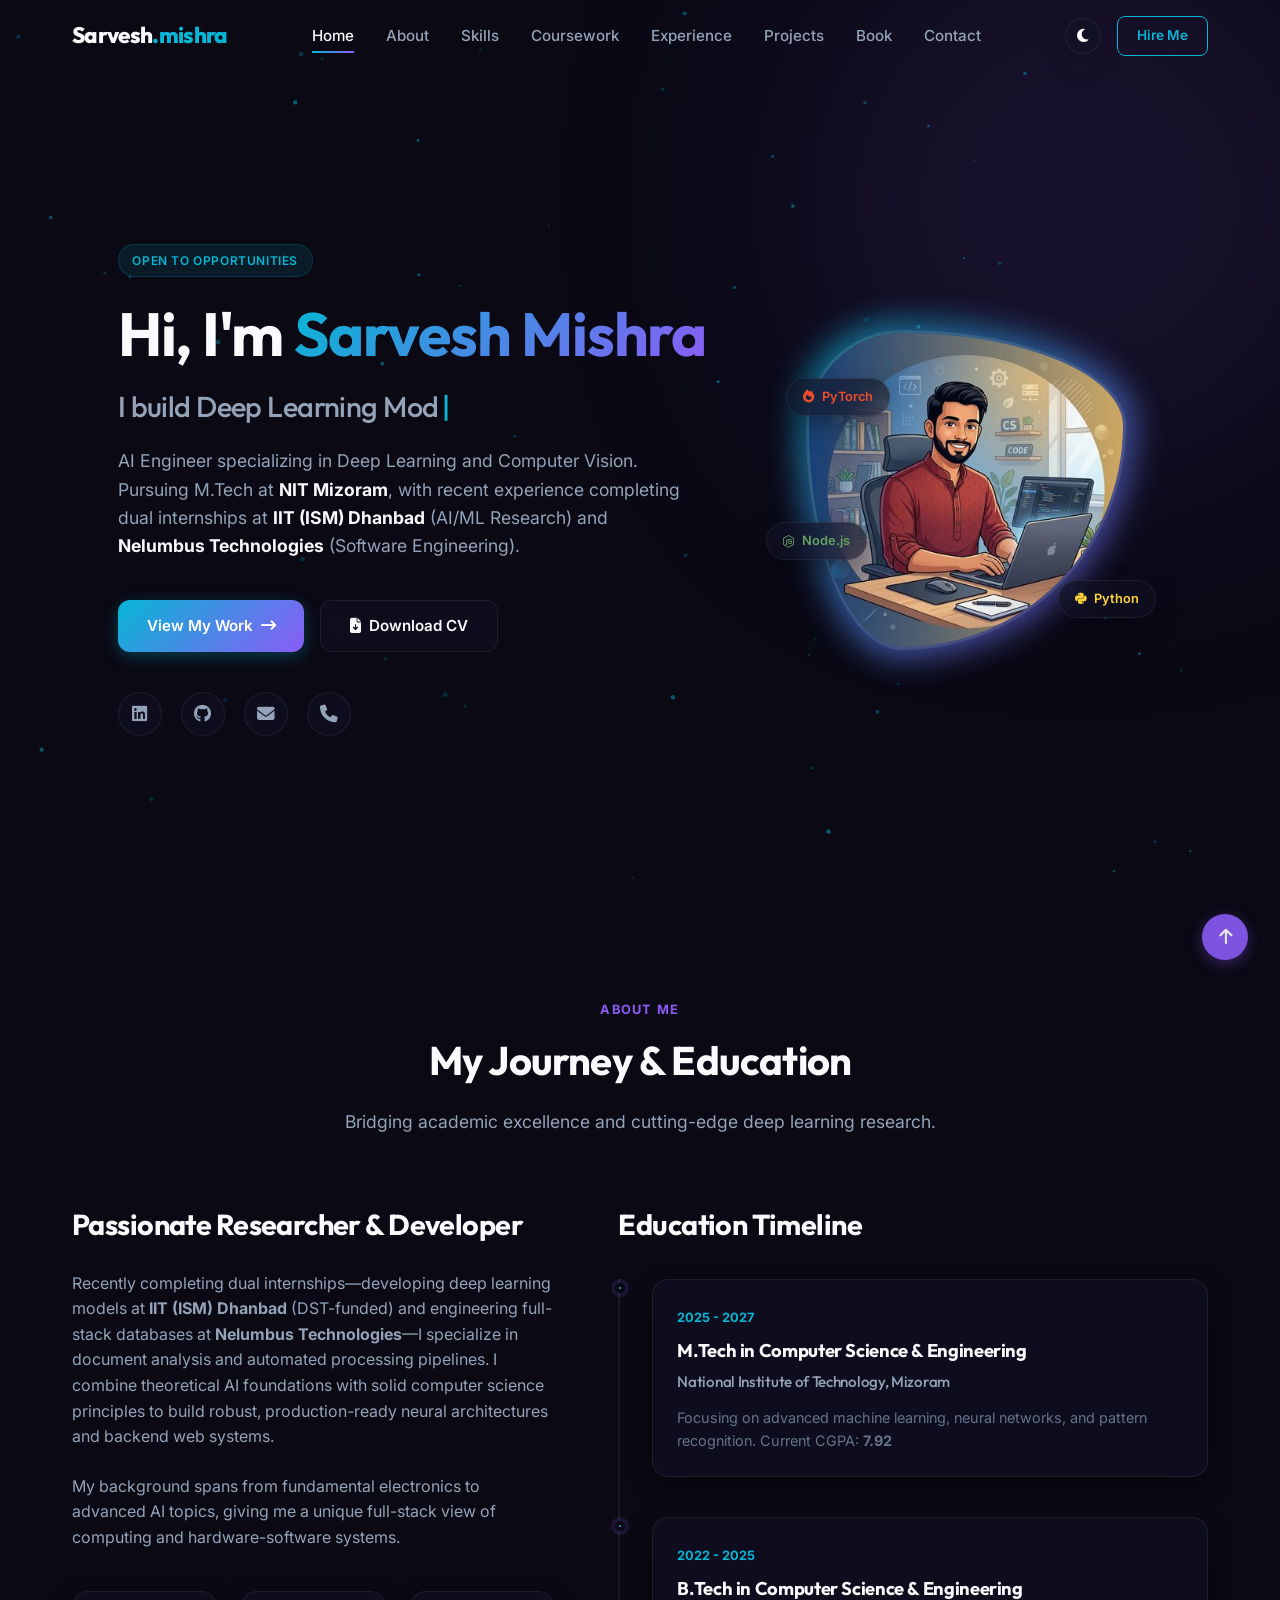
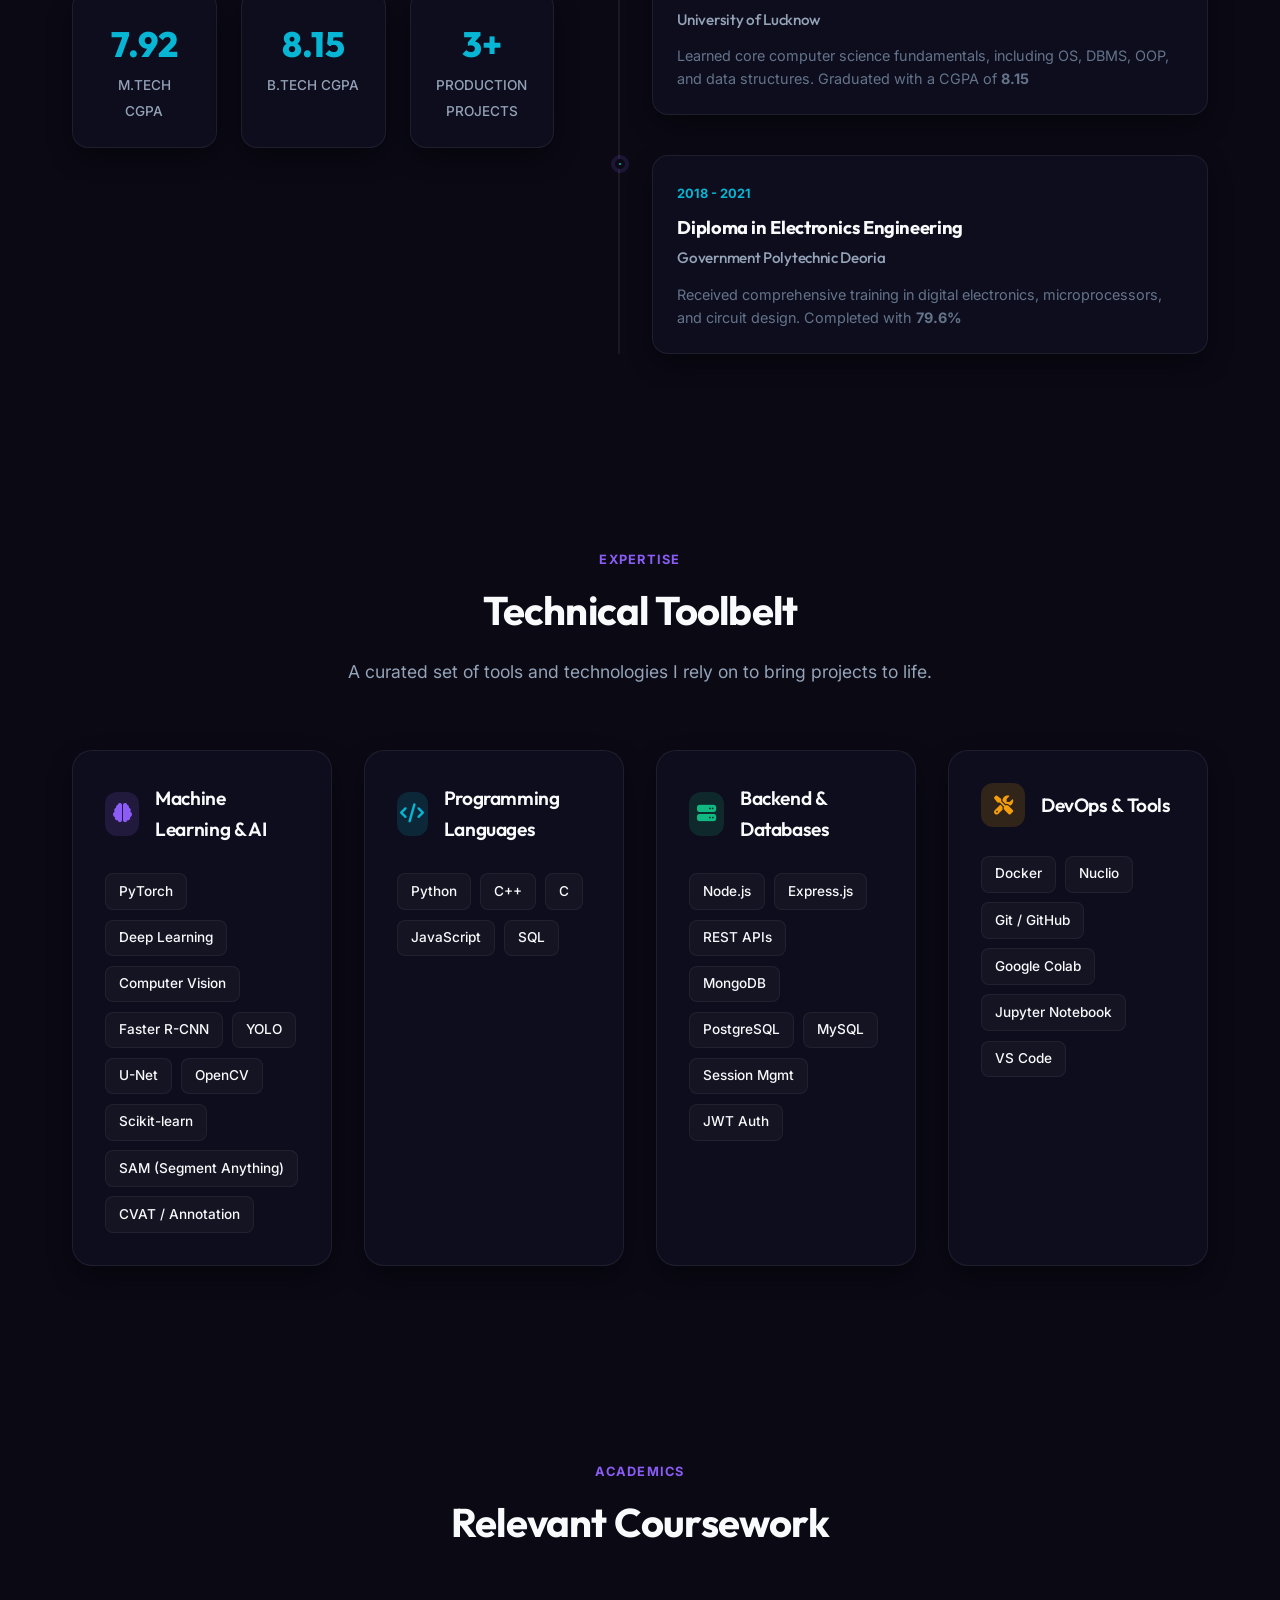
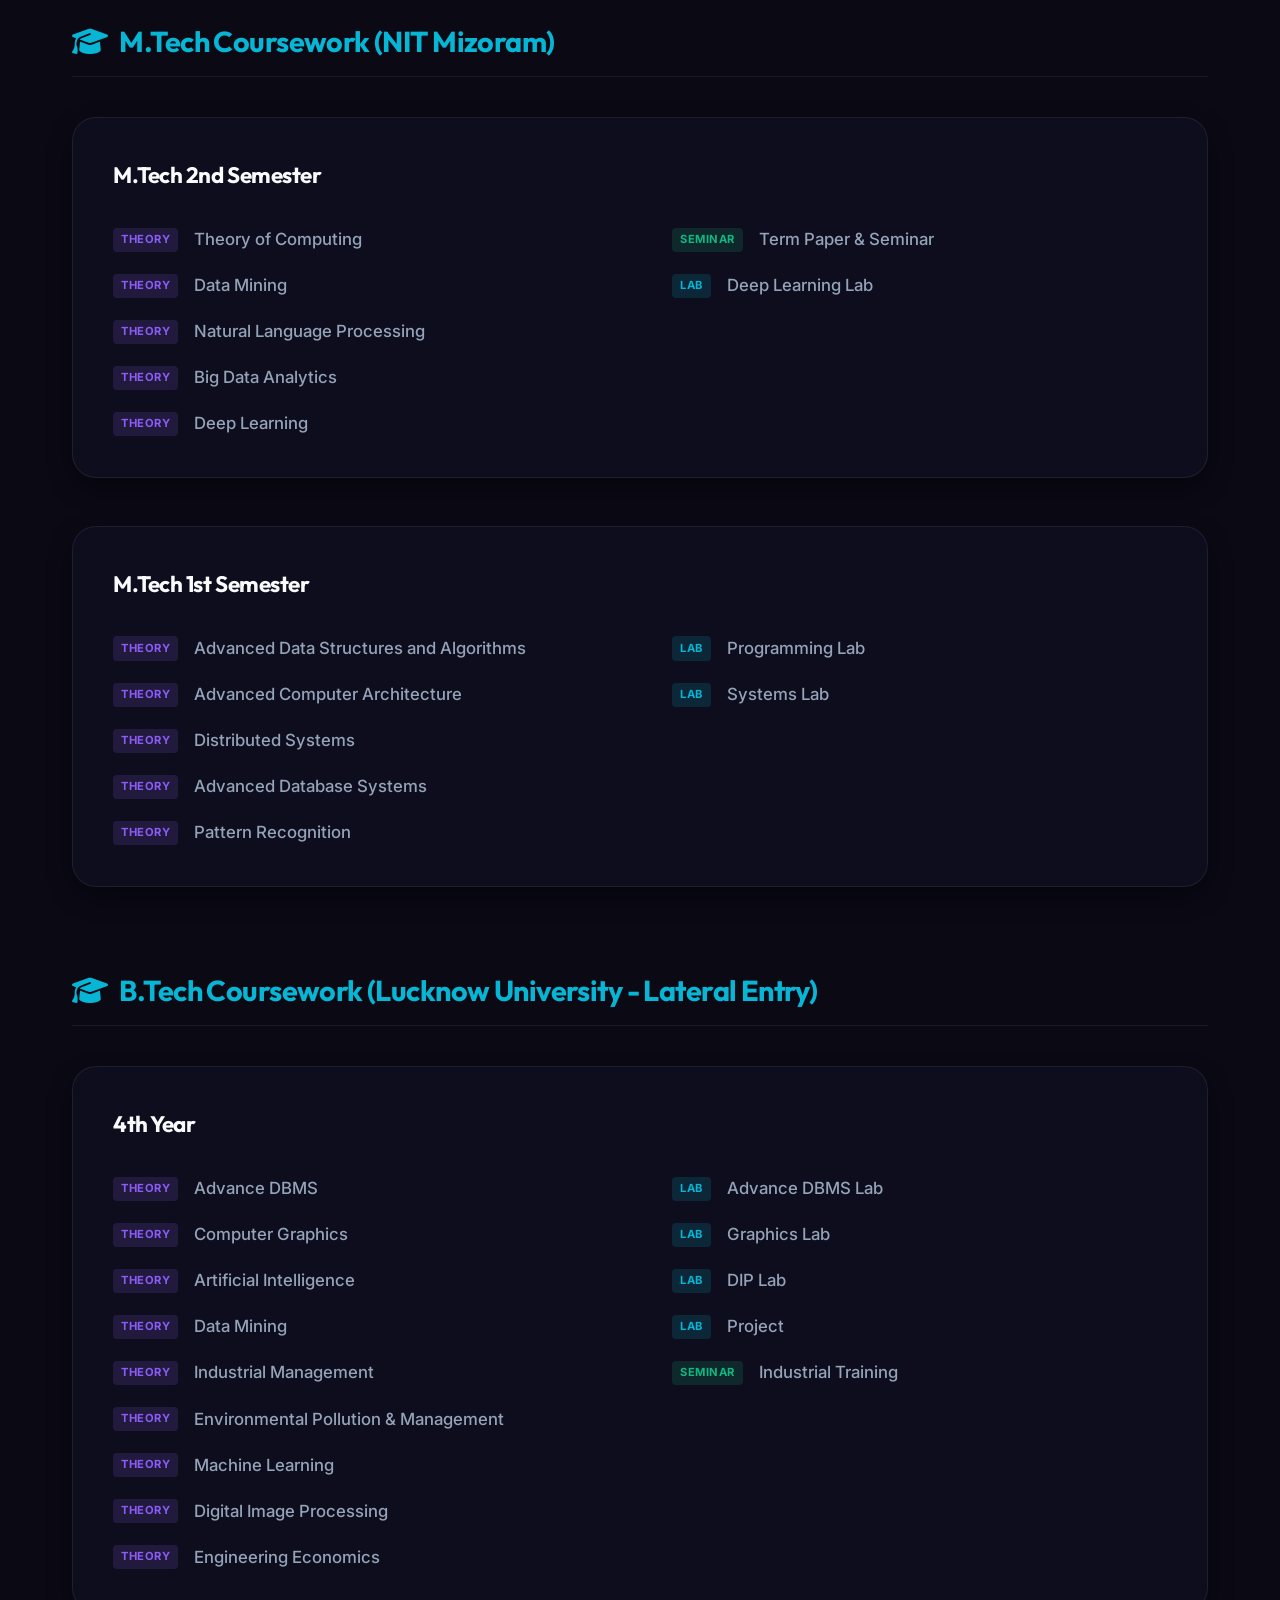
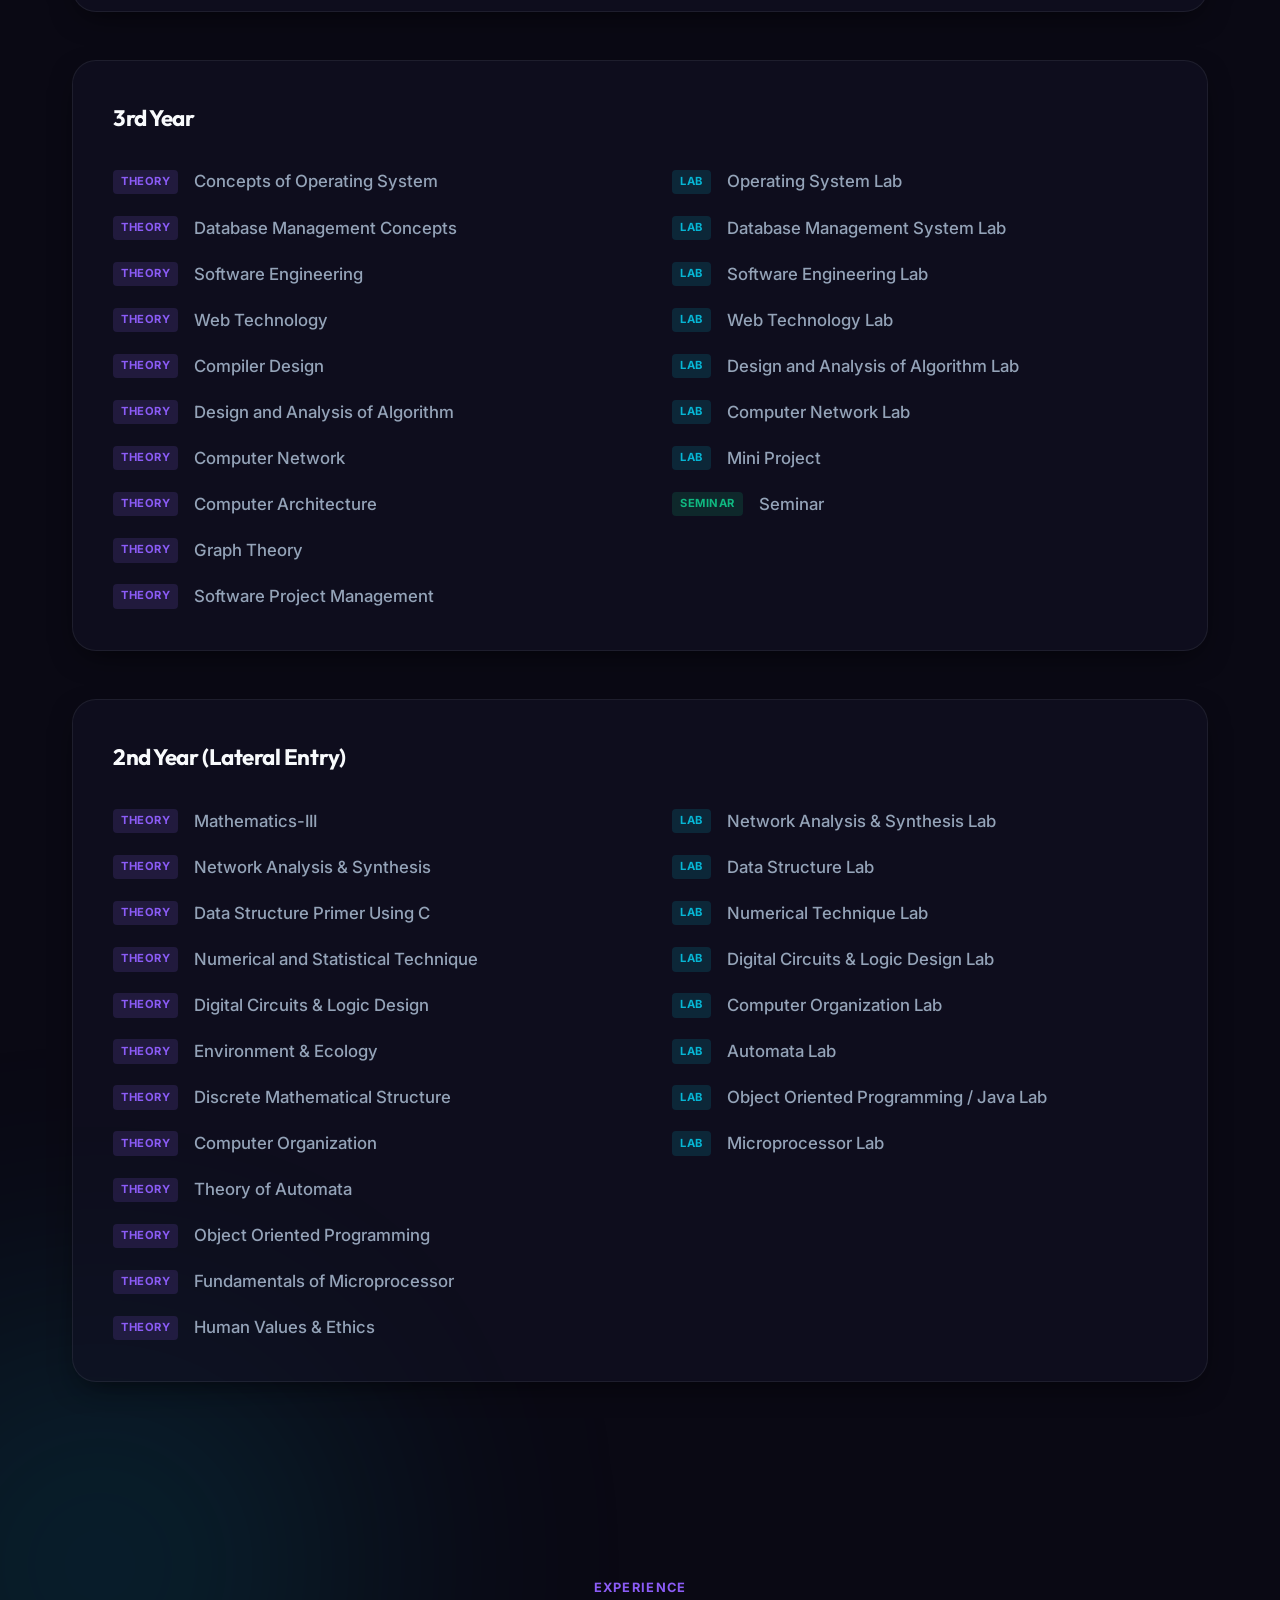
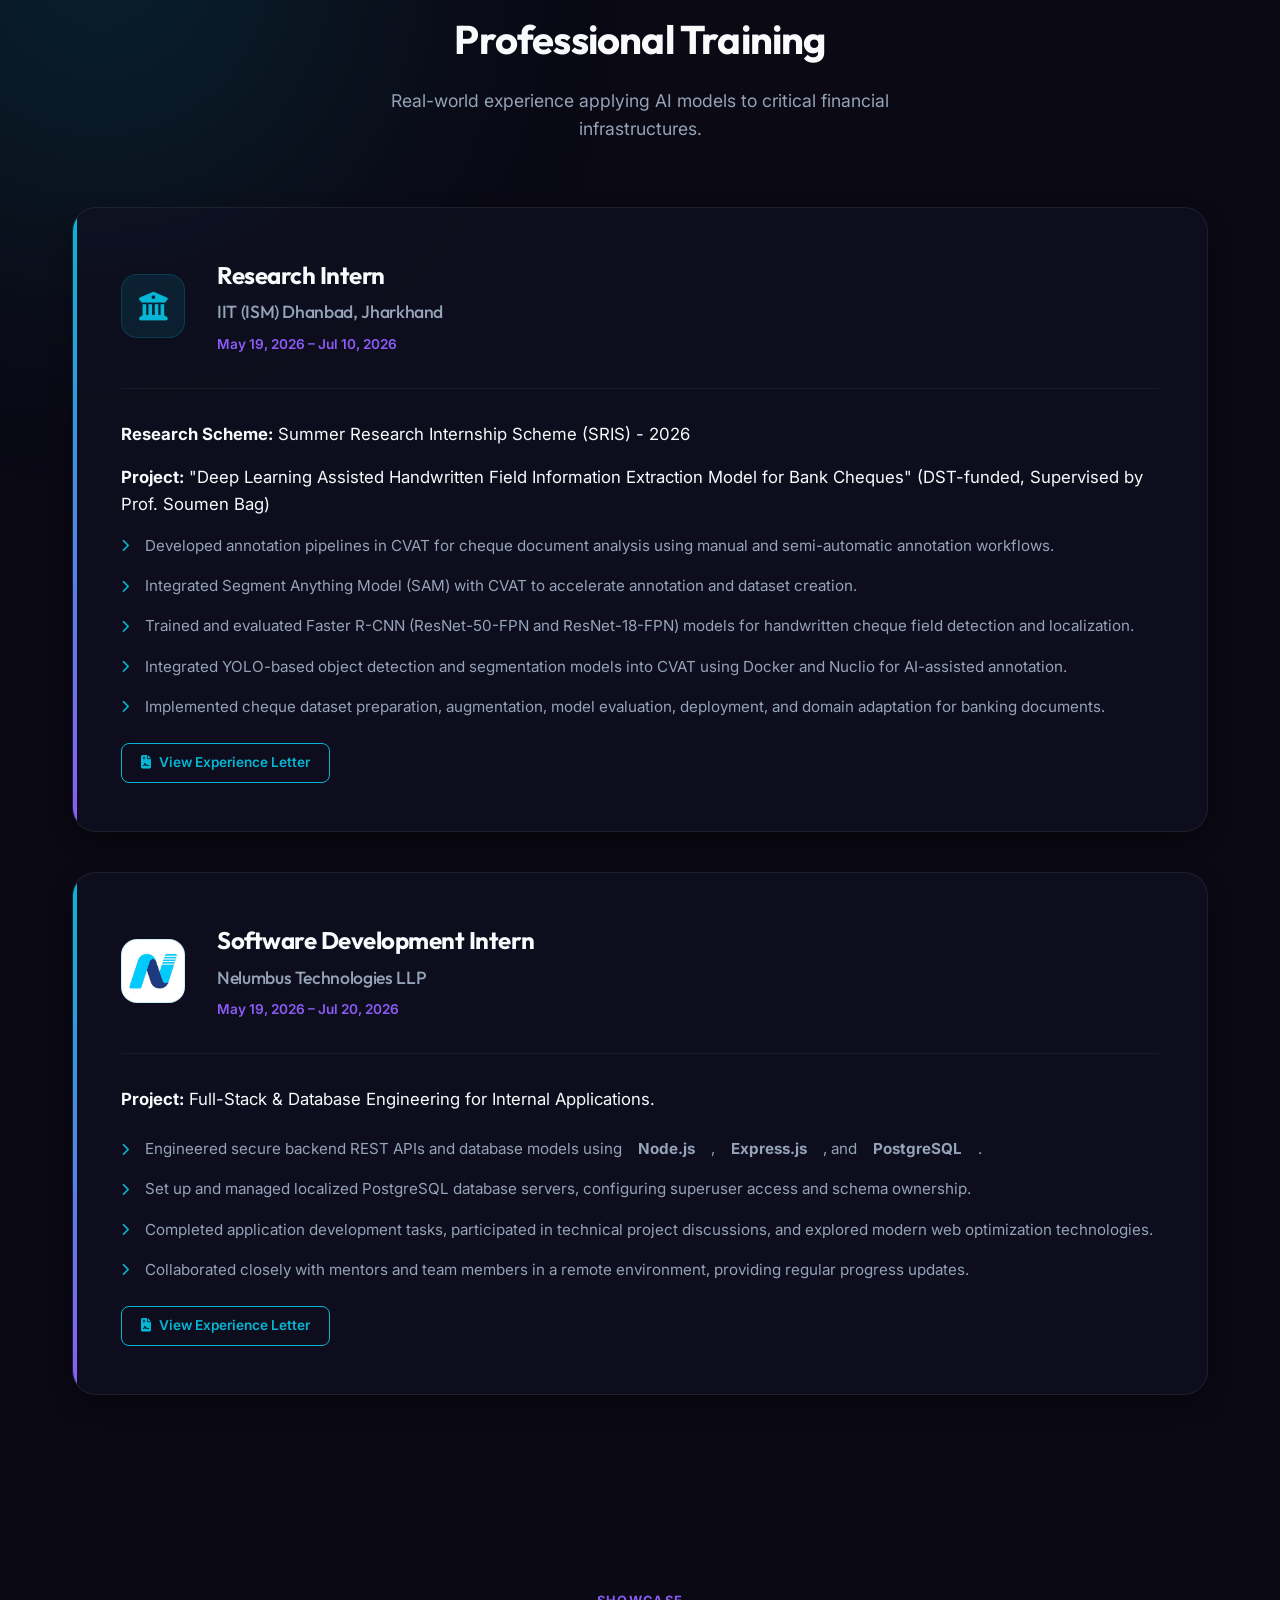
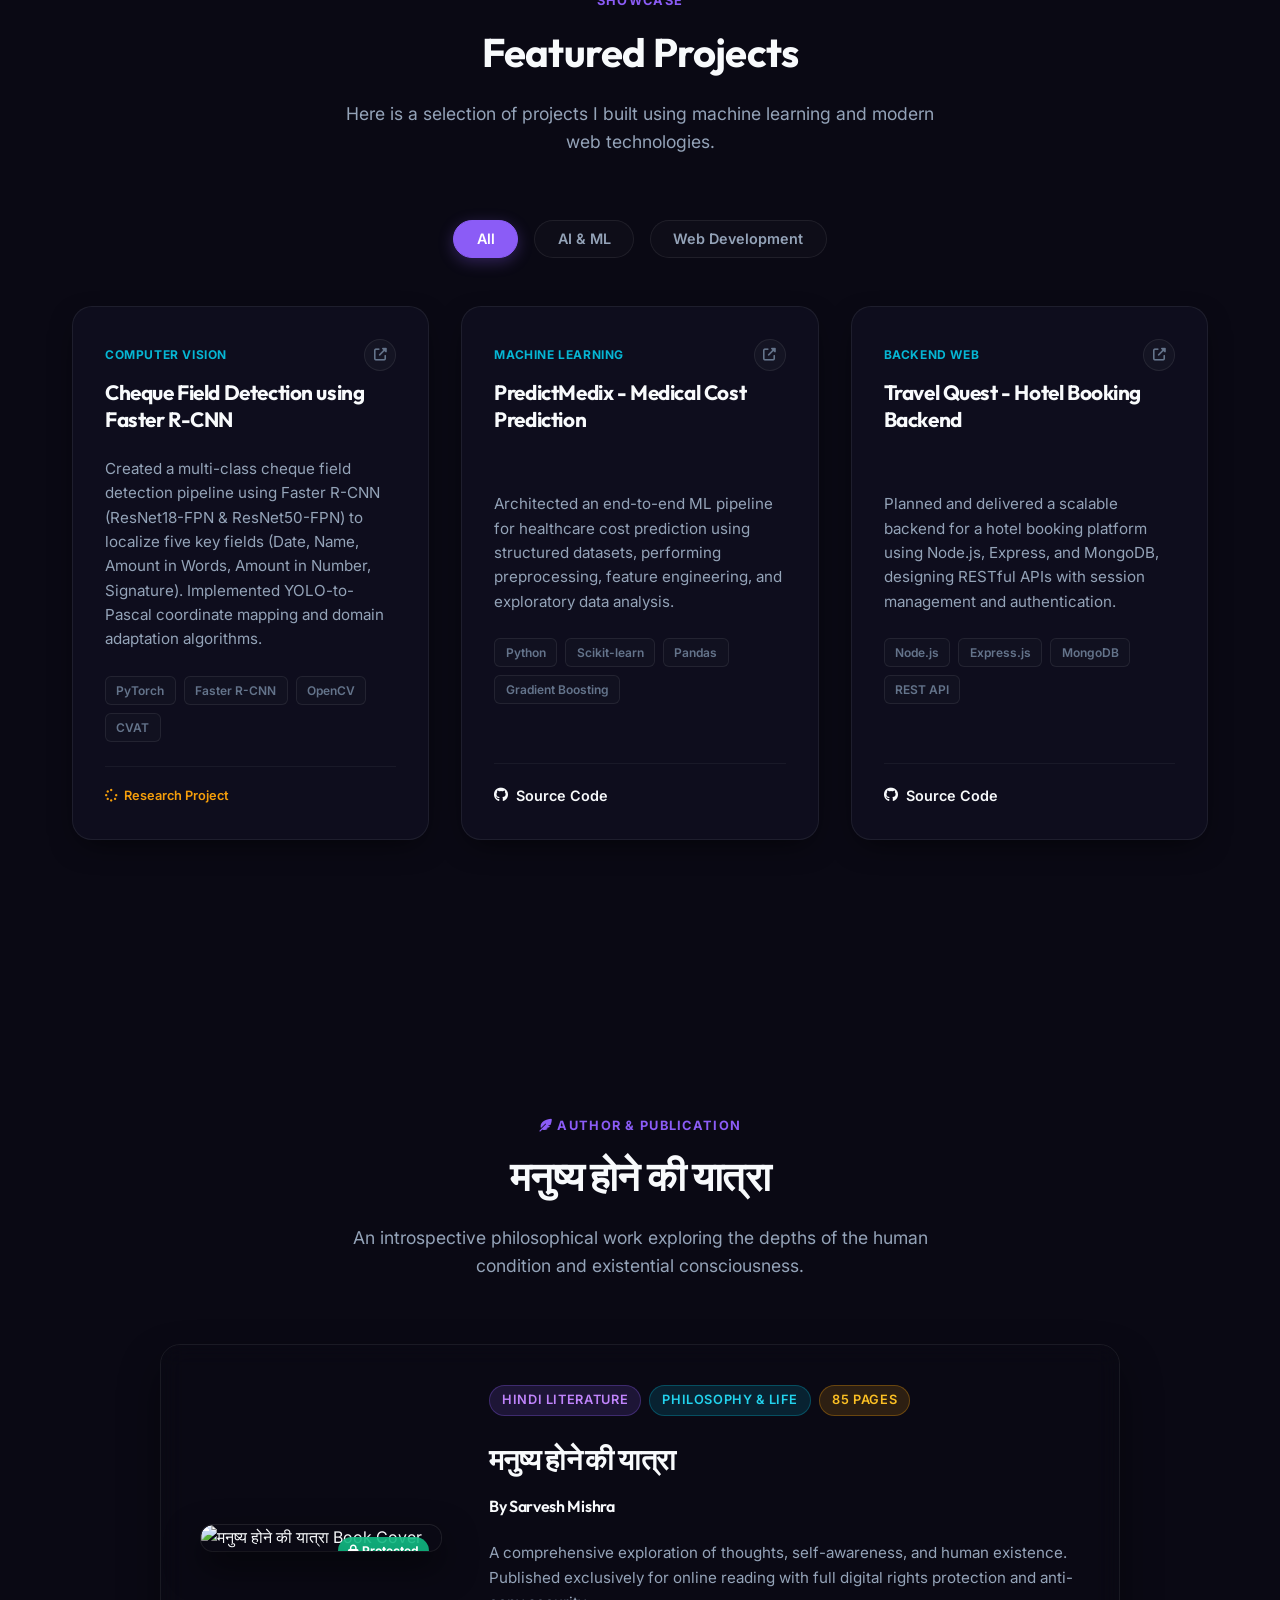
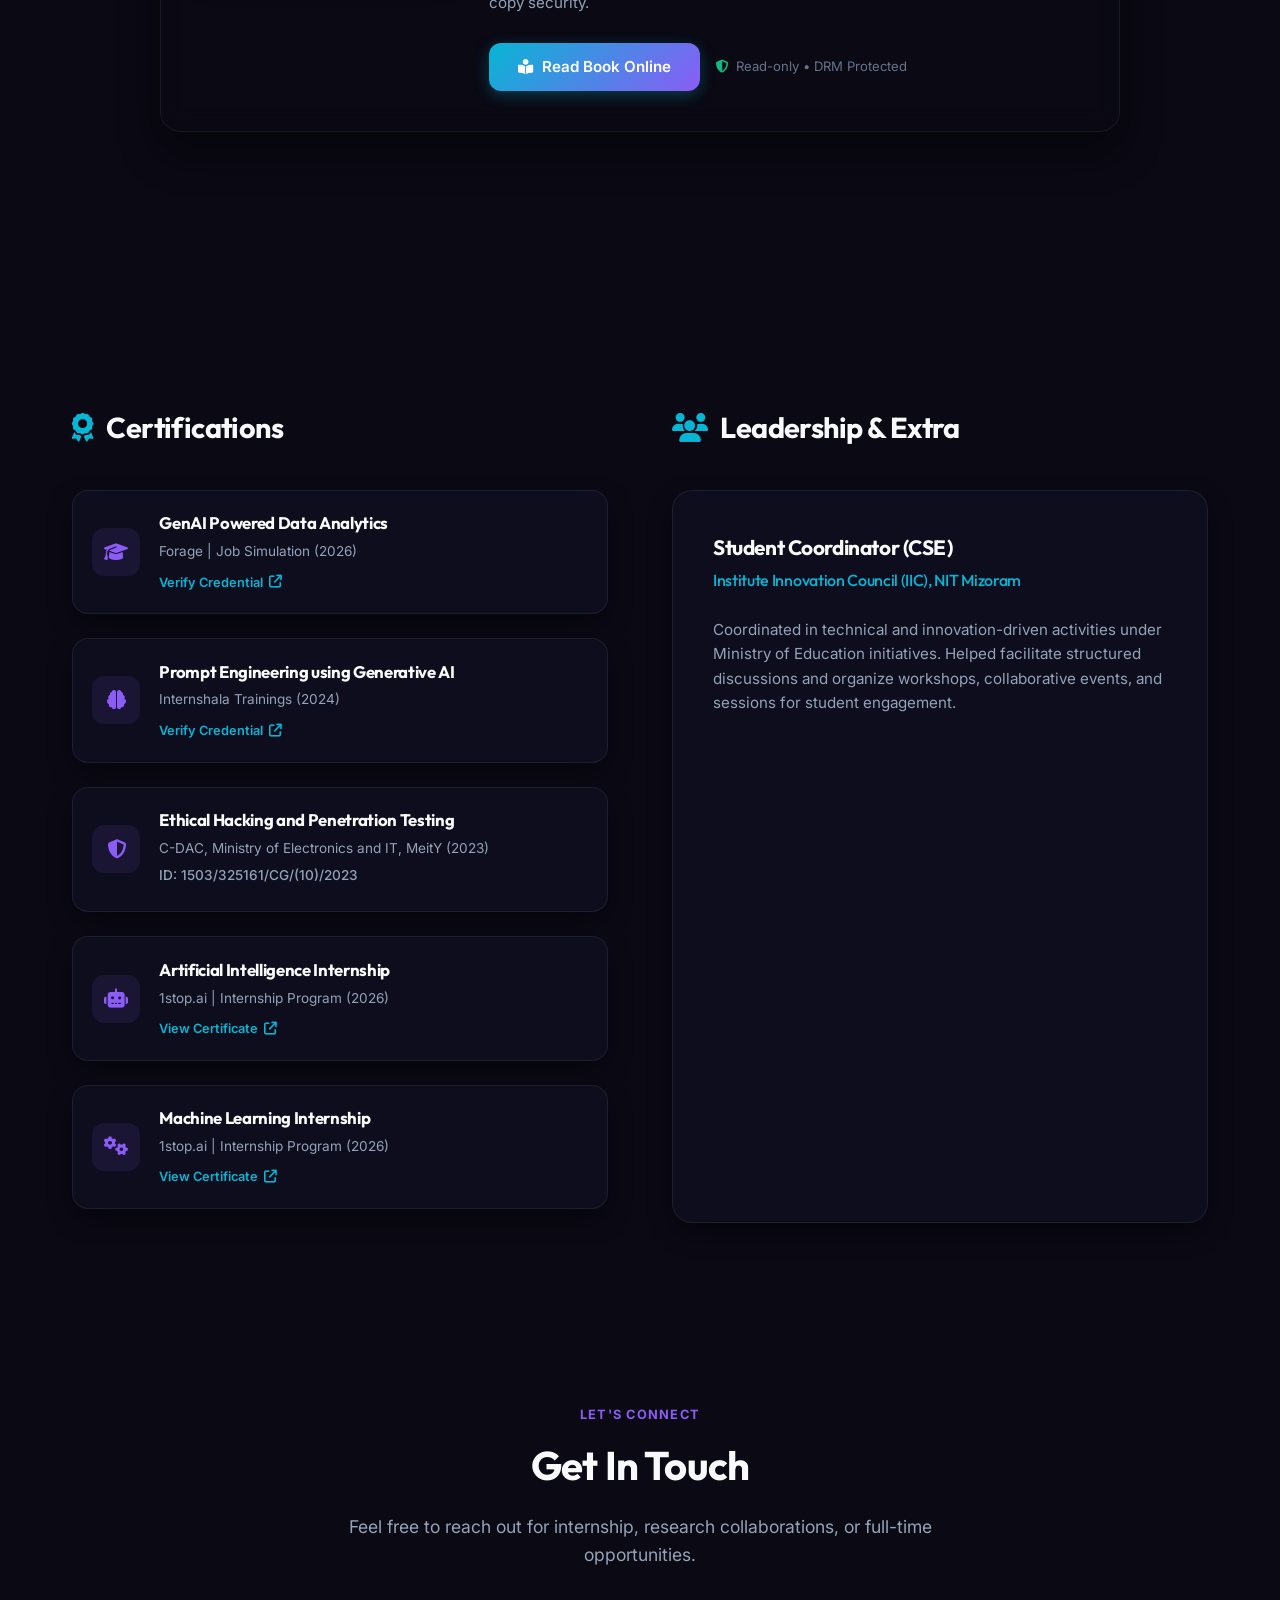
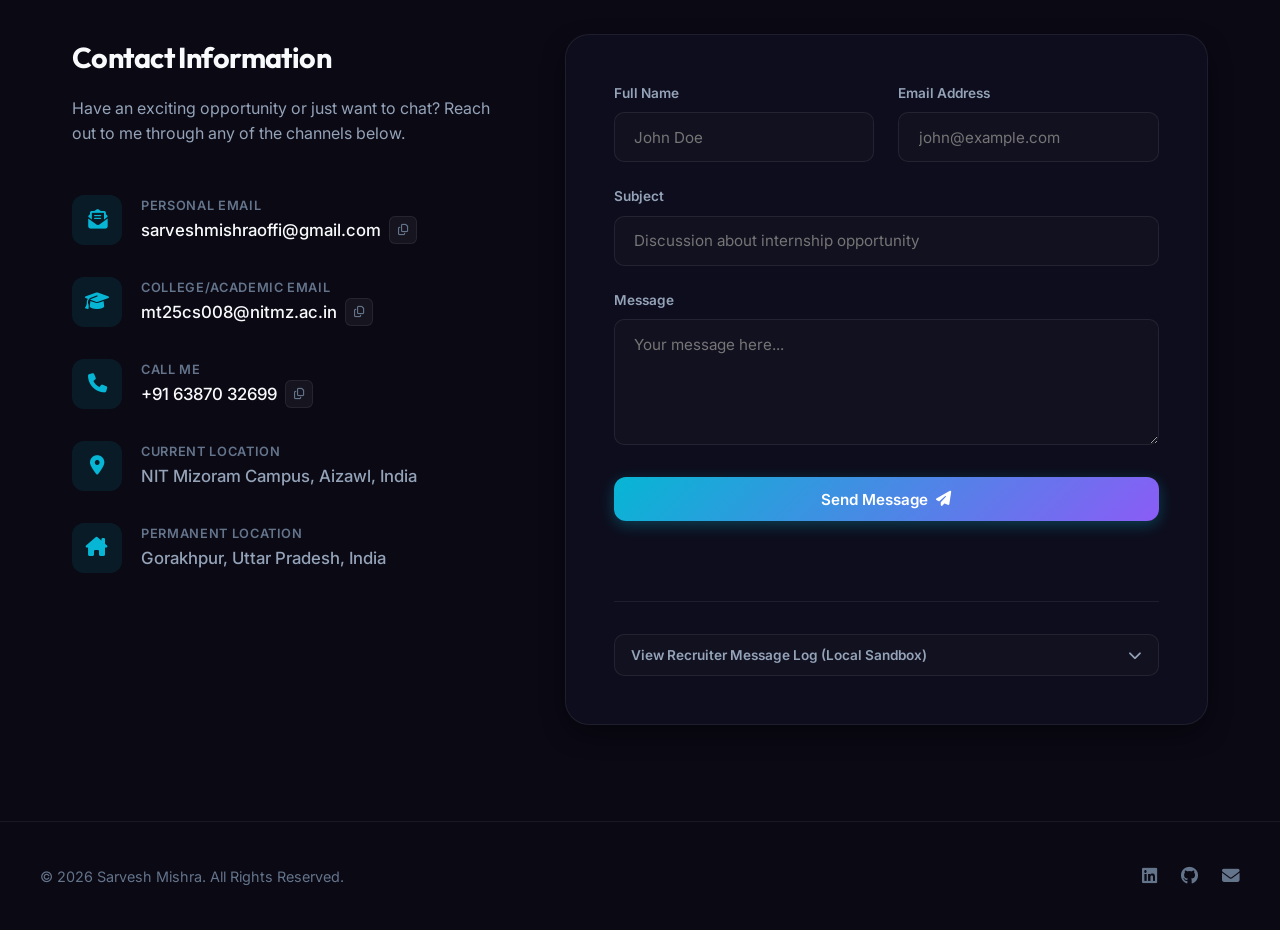
==== commit 9c4055fe: "feat: add secure read-only book reader for 'मनुष्य होने की यात्रा' with DRM anti-copy and capture pr" ====
--- a/index.html
+++ b/index.html
@@ -50,6 +50,7 @@
                 <a href="#coursework" class="nav-link">Coursework</a>
                 <a href="#experience" class="nav-link">Experience</a>
                 <a href="#projects" class="nav-link">Projects</a>
+                <a href="#book" class="nav-link">Book</a>
                 <a href="#contact" class="nav-link">Contact</a>
             </nav>
             <div class="header-actions">
@@ -589,6 +590,47 @@
             </div>
         </section>
 
+        <!-- Featured Publication / My Book Section -->
+        <section id="book" class="book-section" style="padding: 5rem 0; position: relative;">
+            <div class="section-container">
+                <div class="section-header text-center scroll-reveal">
+                    <span class="section-tag"><i class="fa-solid fa-feather-pointed"></i> Author & Publication</span>
+                    <h2 class="section-title">मनुष्य होने की यात्रा</h2>
+                    <p class="section-subtitle">An introspective philosophical work exploring the depths of the human condition and existential consciousness.</p>
+                </div>
+
+                <div class="book-feature-card scroll-reveal" style="background: var(--bg-card); border: 1px solid var(--border-glass); border-radius: 20px; padding: 2.5rem; display: flex; flex-direction: row; gap: 3rem; align-items: center; box-shadow: 0 20px 40px rgba(0,0,0,0.4); max-width: 960px; margin: 0 auto; backdrop-filter: blur(12px);">
+                    <div class="book-cover-container" style="flex: 0 0 240px; position: relative; border-radius: 12px; overflow: hidden; box-shadow: 0 15px 35px rgba(0,0,0,0.6), 0 0 0 1px rgba(255,255,255,0.1);">
+                        <img src="assets/books/book_cover.jpg" alt="मनुष्य होने की यात्रा Book Cover" style="width: 100%; height: auto; display: block; border-radius: 12px;">
+                        <span style="position: absolute; top: 12px; right: 12px; background: rgba(16, 185, 129, 0.9); color: #fff; font-size: 0.75rem; font-weight: 700; padding: 4px 10px; border-radius: 9999px; backdrop-filter: blur(4px);">
+                            <i class="fa-solid fa-lock"></i> Protected
+                        </span>
+                    </div>
+                    <div class="book-info-container" style="flex: 1; display: flex; flex-direction: column; gap: 1.25rem;">
+                        <div style="display: flex; gap: 0.5rem; flex-wrap: wrap;">
+                            <span class="project-tag" style="background: rgba(139, 92, 246, 0.15); color: #c084fc; border: 1px solid rgba(139, 92, 246, 0.3); padding: 4px 12px; border-radius: 9999px; font-size: 0.8rem; font-weight: 600;">Hindi Literature</span>
+                            <span class="project-tag" style="background: rgba(6, 182, 212, 0.15); color: #22d3ee; border: 1px solid rgba(6, 182, 212, 0.3); padding: 4px 12px; border-radius: 9999px; font-size: 0.8rem; font-weight: 600;">Philosophy & Life</span>
+                            <span class="project-tag" style="background: rgba(245, 158, 11, 0.15); color: #fbbf24; border: 1px solid rgba(245, 158, 11, 0.3); padding: 4px 12px; border-radius: 9999px; font-size: 0.8rem; font-weight: 600;">85 Pages</span>
+                        </div>
+                        <h3 style="font-size: 1.8rem; font-weight: 800; color: var(--text-primary); margin: 0;">मनुष्य होने की यात्रा</h3>
+                        <h4 style="font-size: 1rem; font-weight: 600; color: var(--accent-cyan); margin-top: -0.5rem;">By Sarvesh Mishra</h4>
+                        <p style="color: var(--text-secondary); line-height: 1.65; font-size: 0.95rem; margin: 0;">
+                            A comprehensive exploration of thoughts, self-awareness, and human existence. Published exclusively for online reading with full digital rights protection and anti-copy security.
+                        </p>
+                        <div style="display: flex; gap: 1rem; align-items: center; margin-top: 0.5rem; flex-wrap: wrap;">
+                            <a href="book-reader.html" class="btn btn-primary" style="display: inline-flex; align-items: center; gap: 0.6rem; padding: 0.75rem 1.8rem;">
+                                <i class="fa-solid fa-book-open-reader"></i>
+                                <span>Read Book Online</span>
+                            </a>
+                            <span style="font-size: 0.82rem; color: var(--text-muted); display: inline-flex; align-items: center; gap: 0.4rem;">
+                                <i class="fa-solid fa-shield-halved" style="color: #10b981;"></i> Read-only • DRM Protected
+                            </span>
+                        </div>
+                    </div>
+                </div>
+            </div>
+        </section>
+
         <!-- Certifications & Extra Section -->
         <section id="certifications" class="certifications-section">
             <div class="section-container cert-flex">
--- a/style.css
+++ b/style.css
@@ -1817,3 +1817,21 @@
 body.light-theme .nav-links.mobile-active {
     background: rgba(248, 250, 252, 0.98);
 }
+
+/* Book Section Responsive */
+@media (max-width: 768px) {
+    .book-feature-card {
+        flex-direction: column !important;
+        text-align: center;
+        gap: 2rem !important;
+        padding: 1.75rem !important;
+    }
+    .book-cover-container {
+        max-width: 190px !important;
+        margin: 0 auto;
+    }
+    .book-info-container {
+        align-items: center;
+    }
+}
+
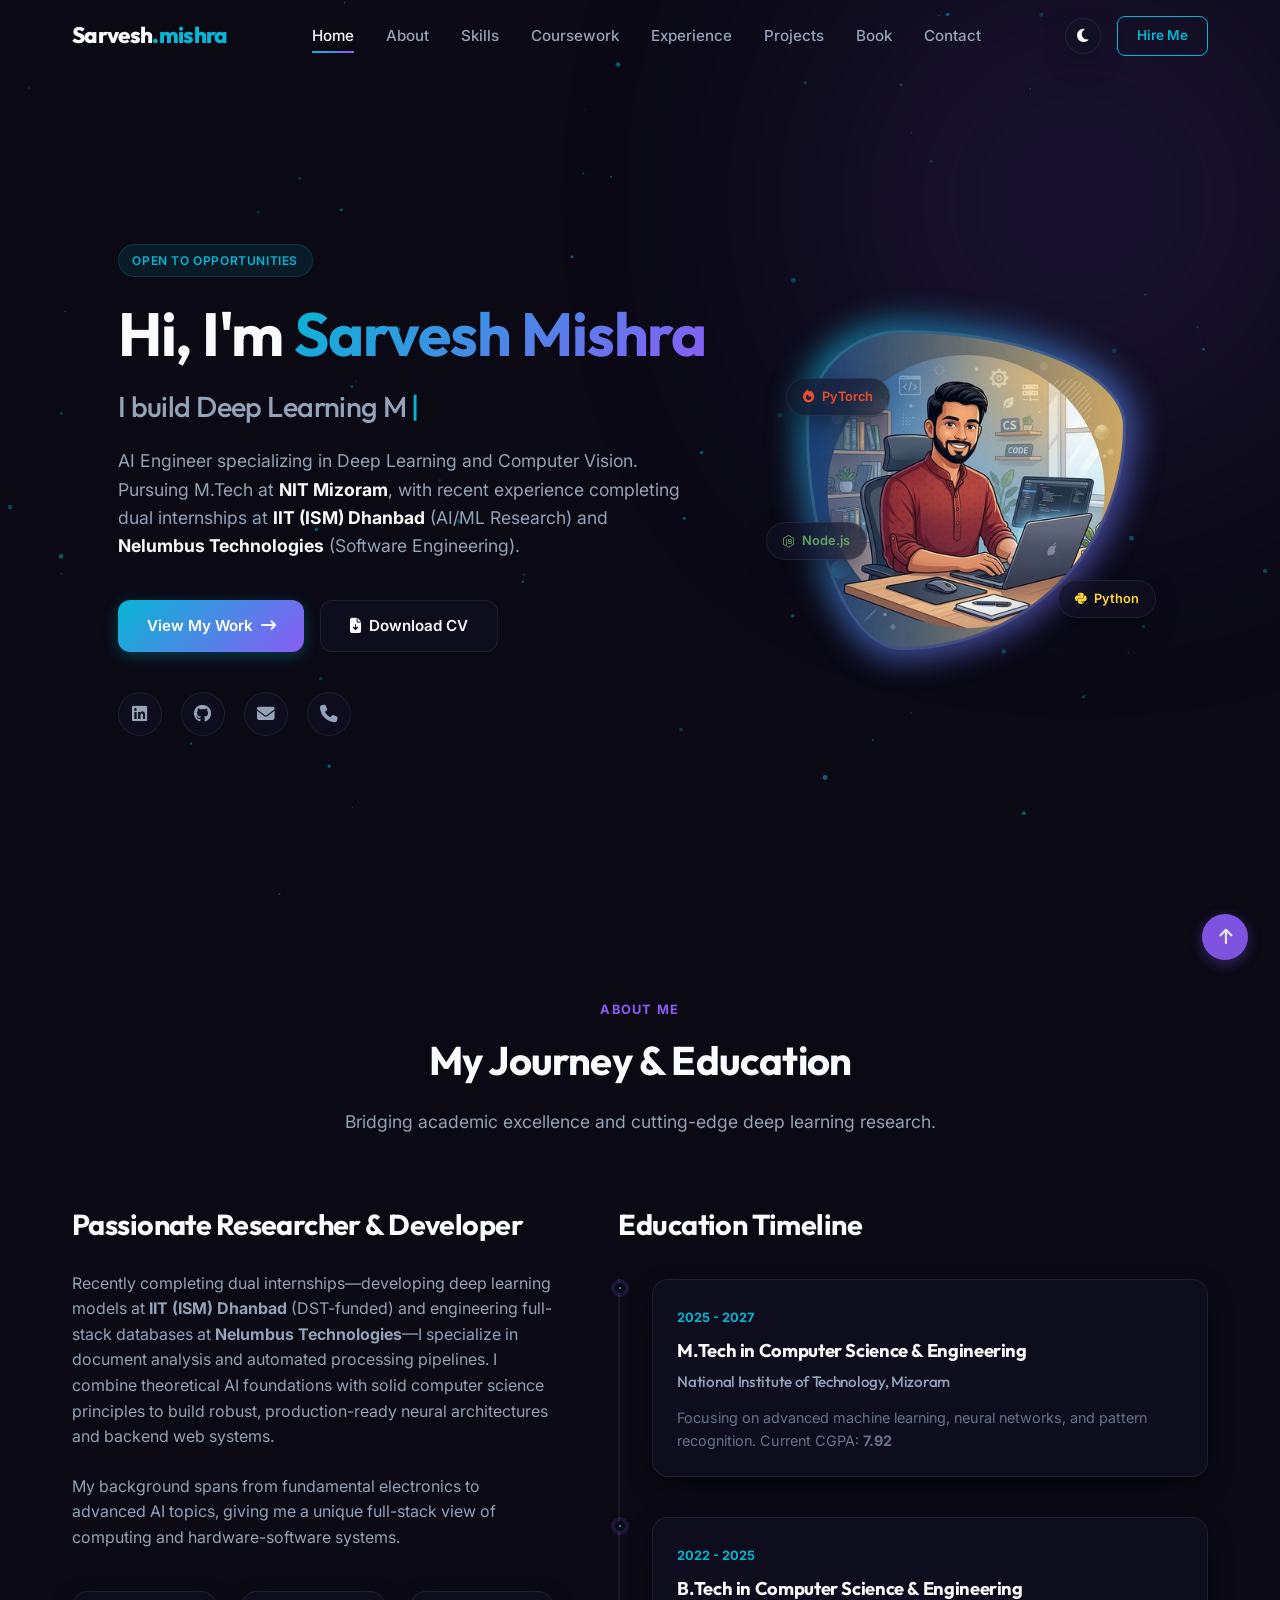
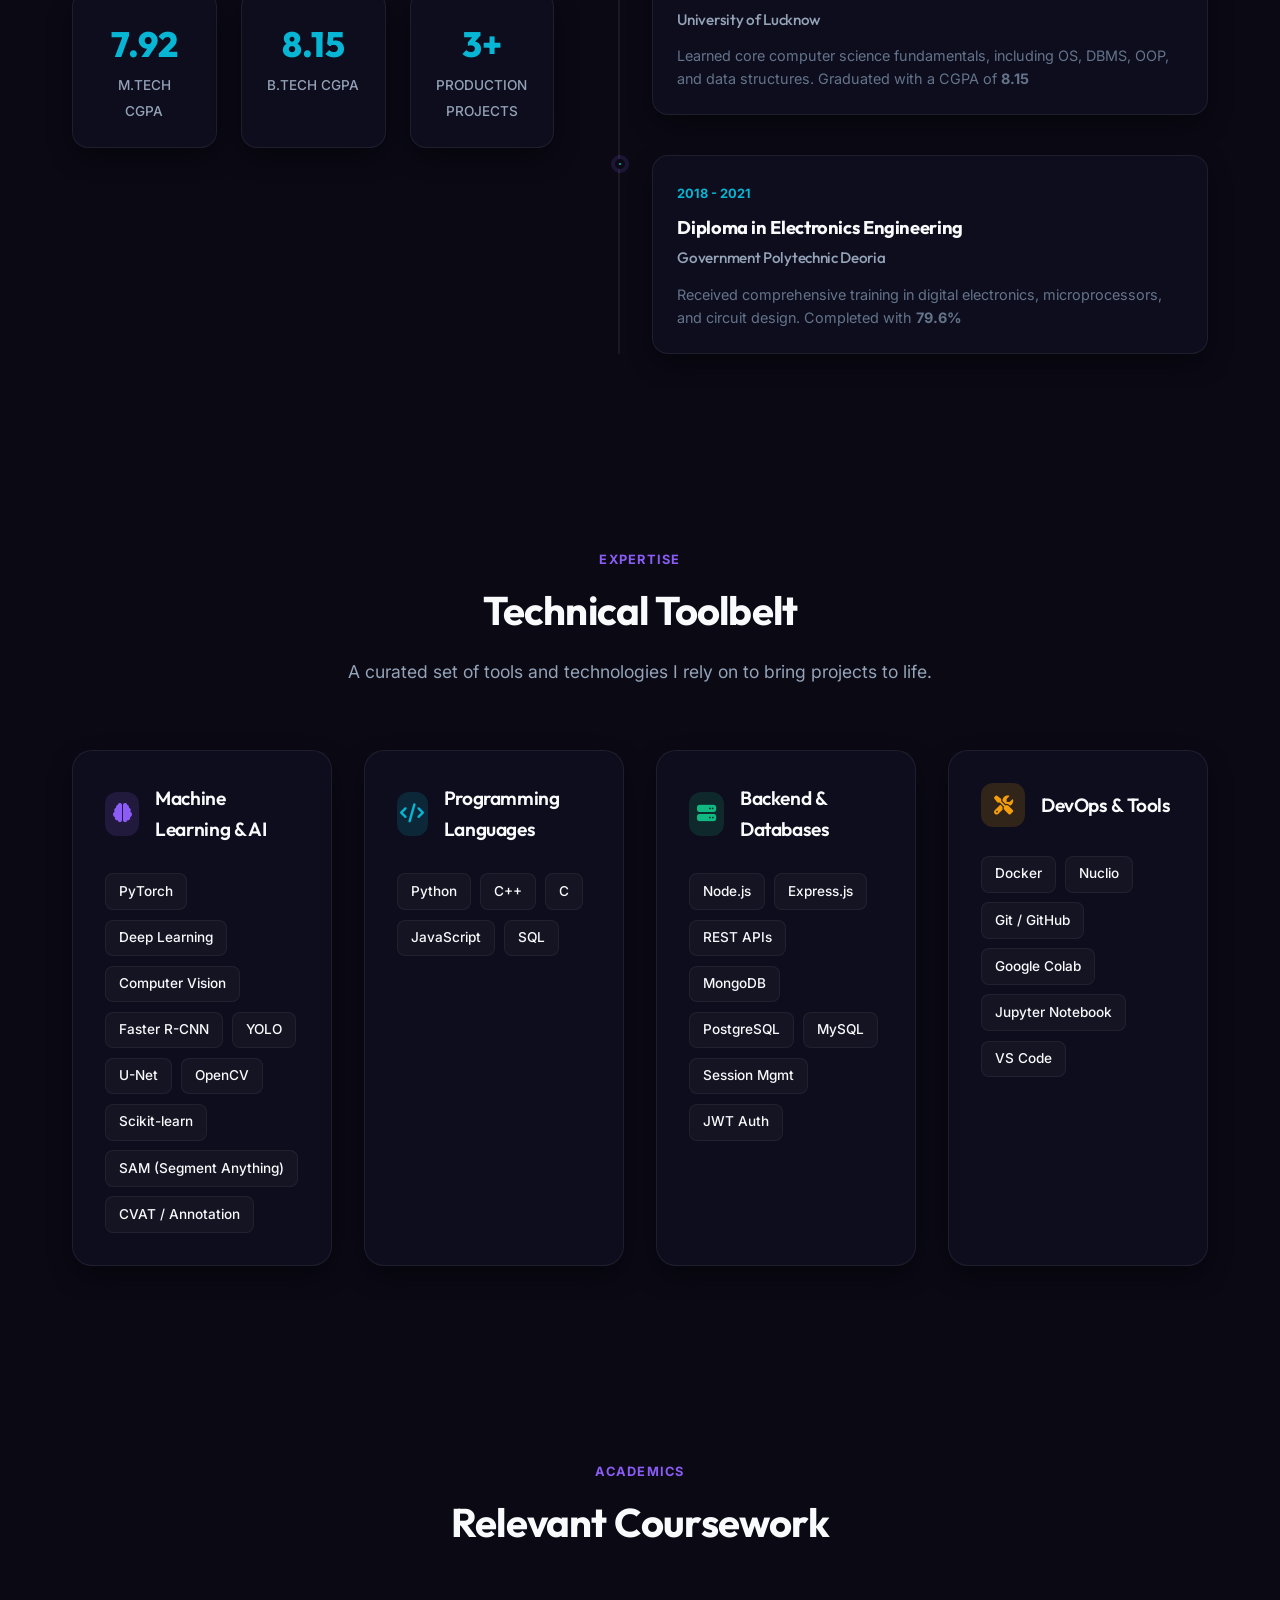
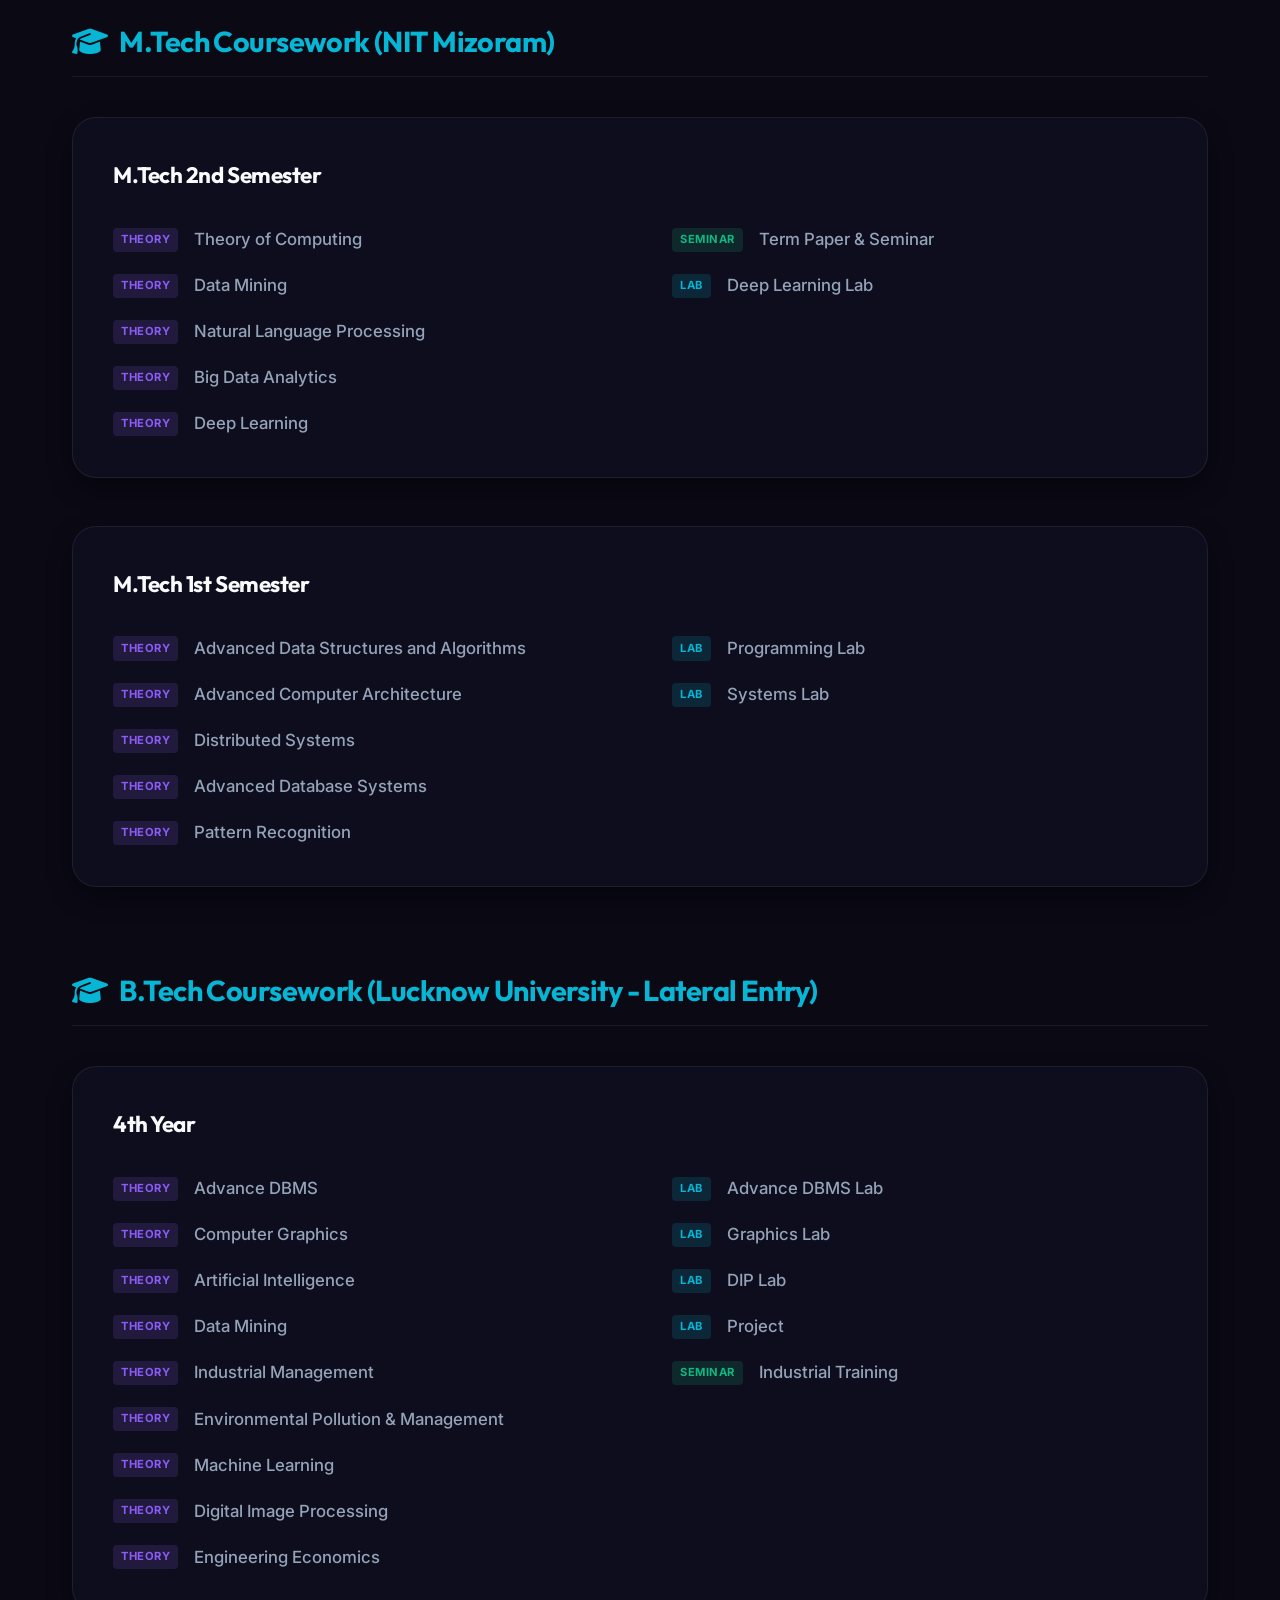
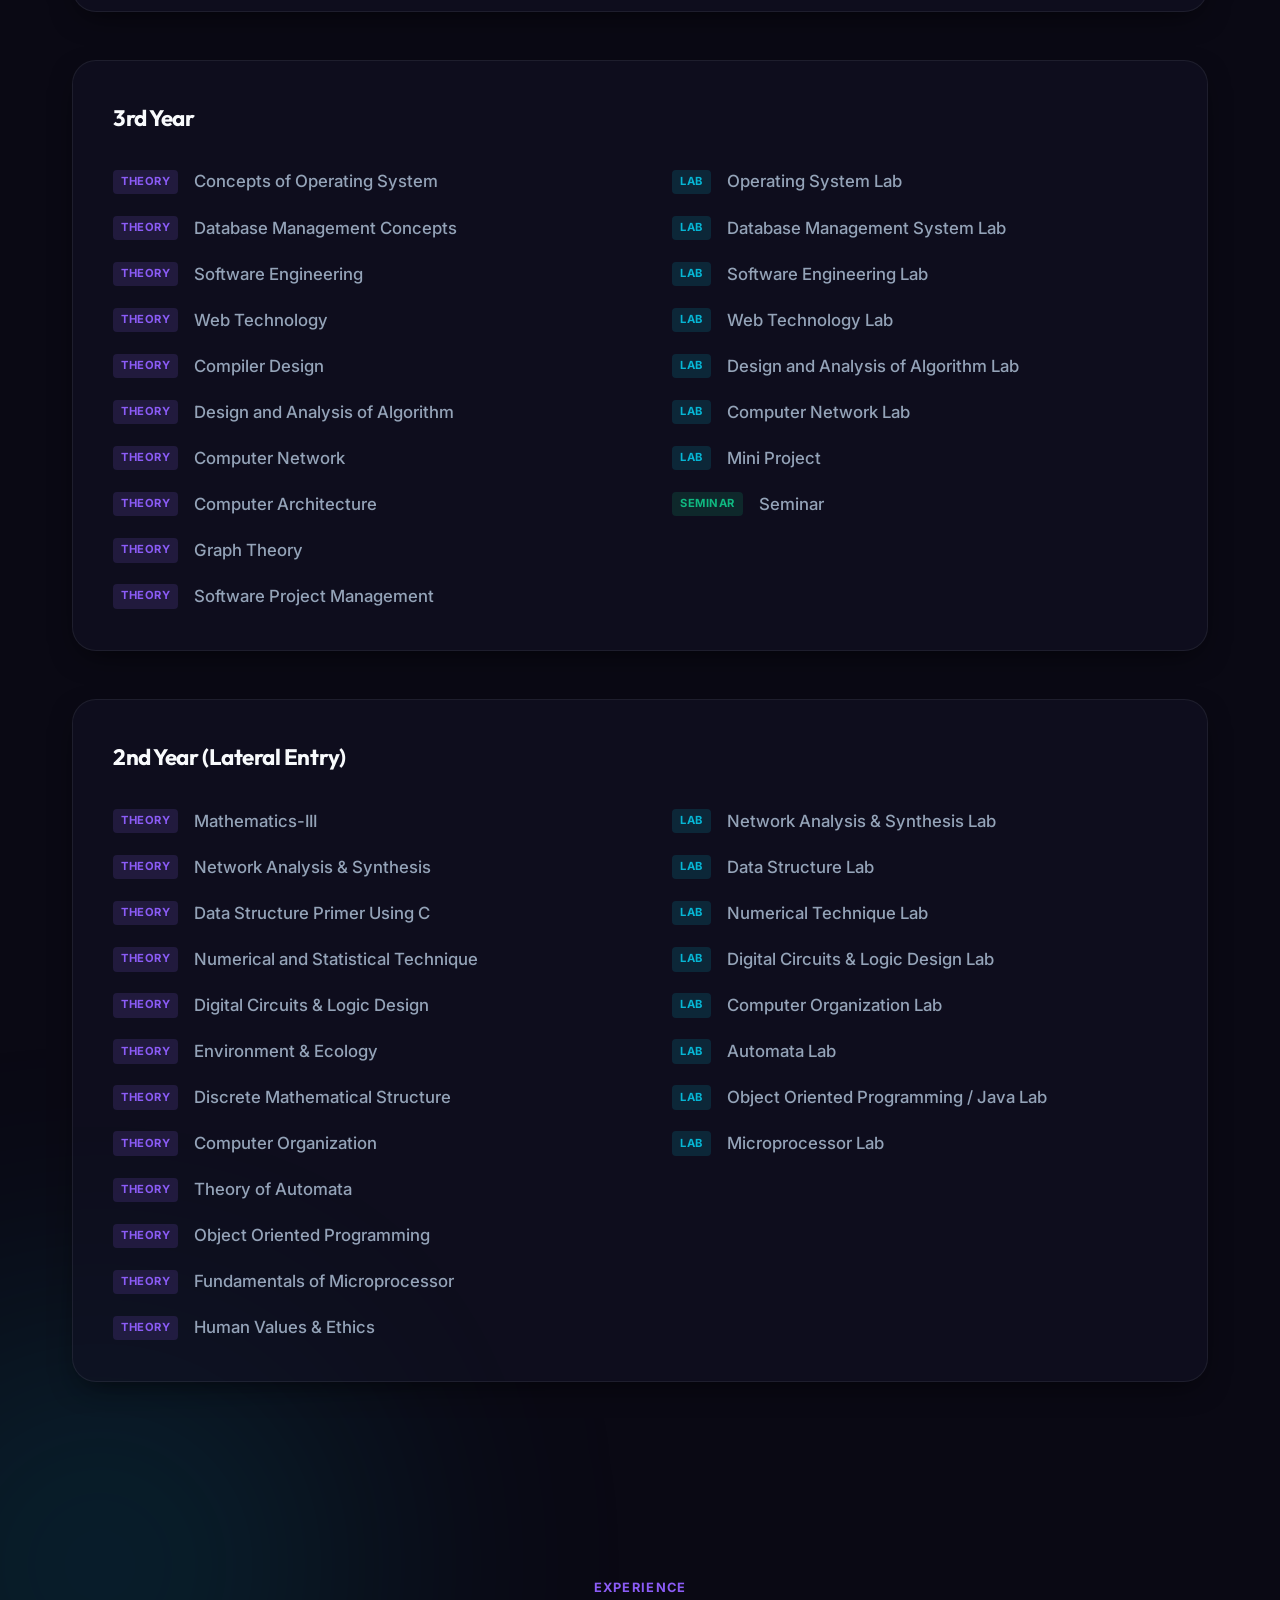
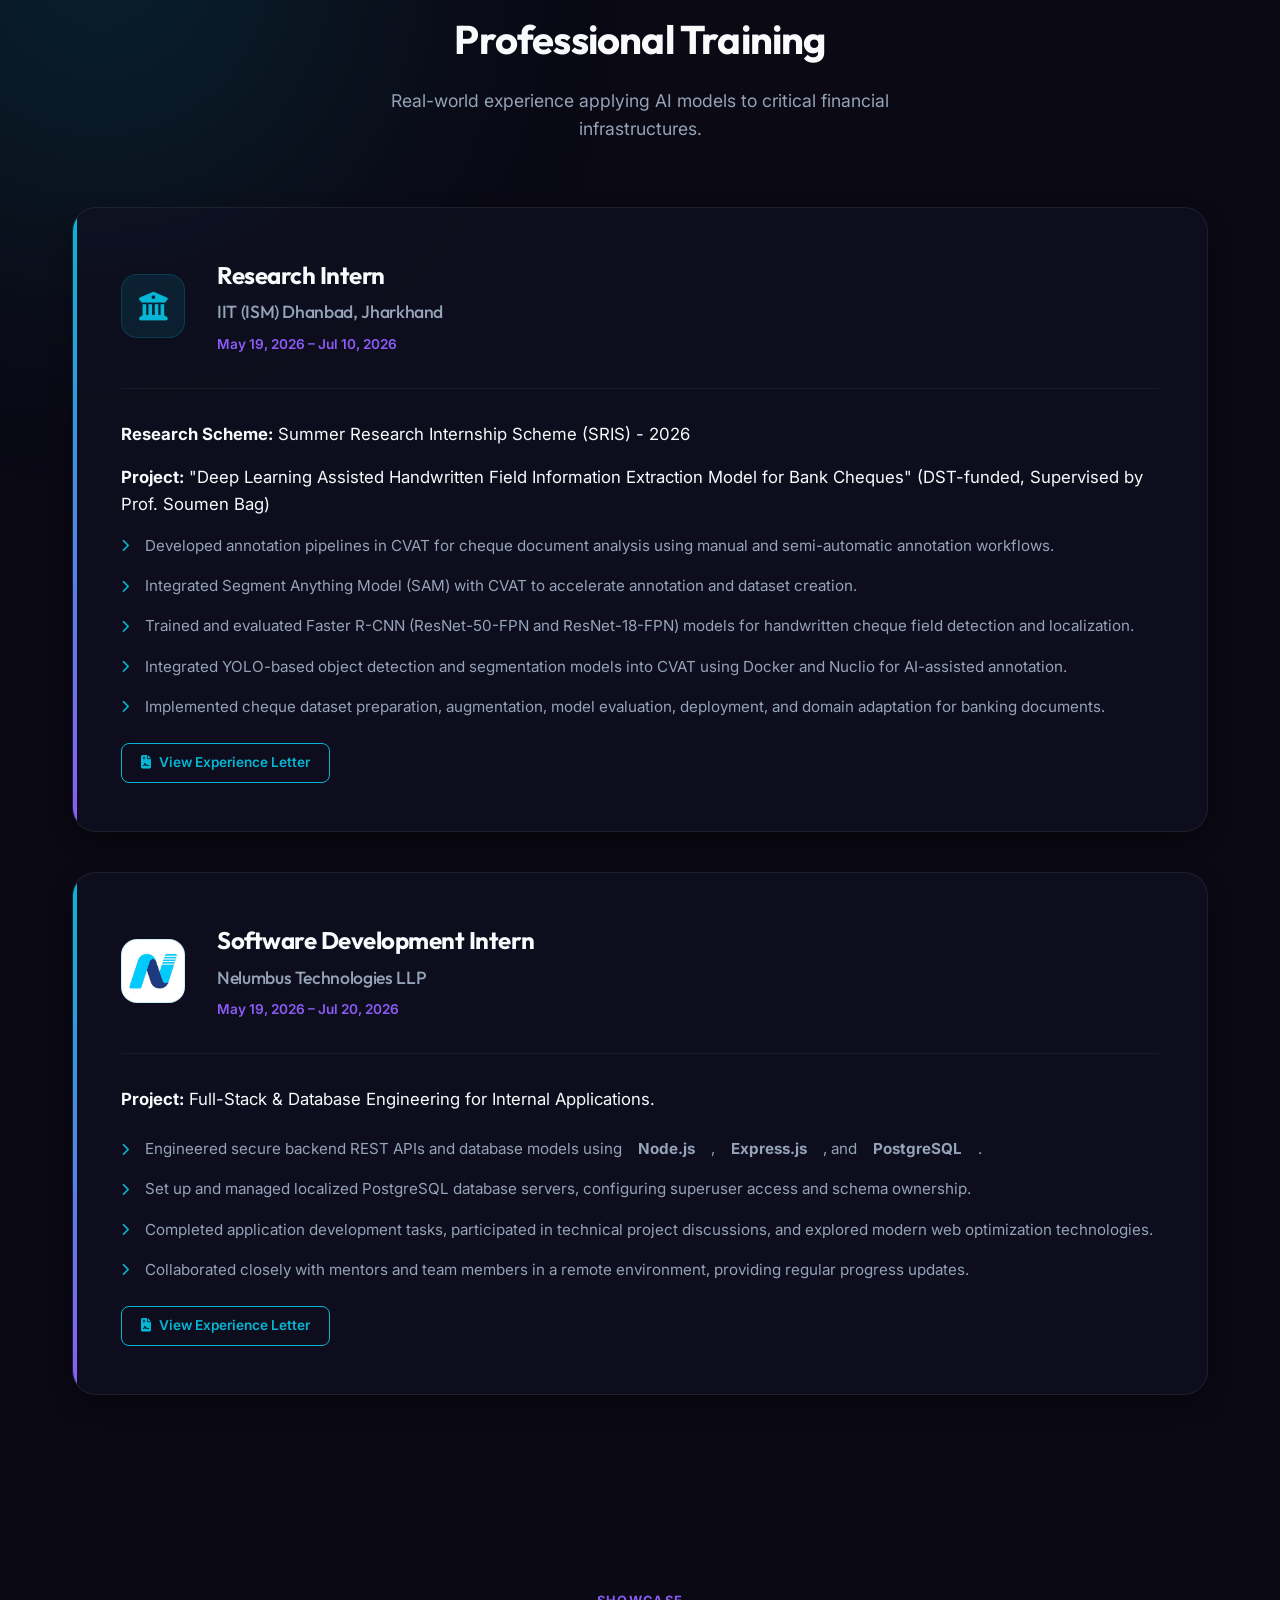
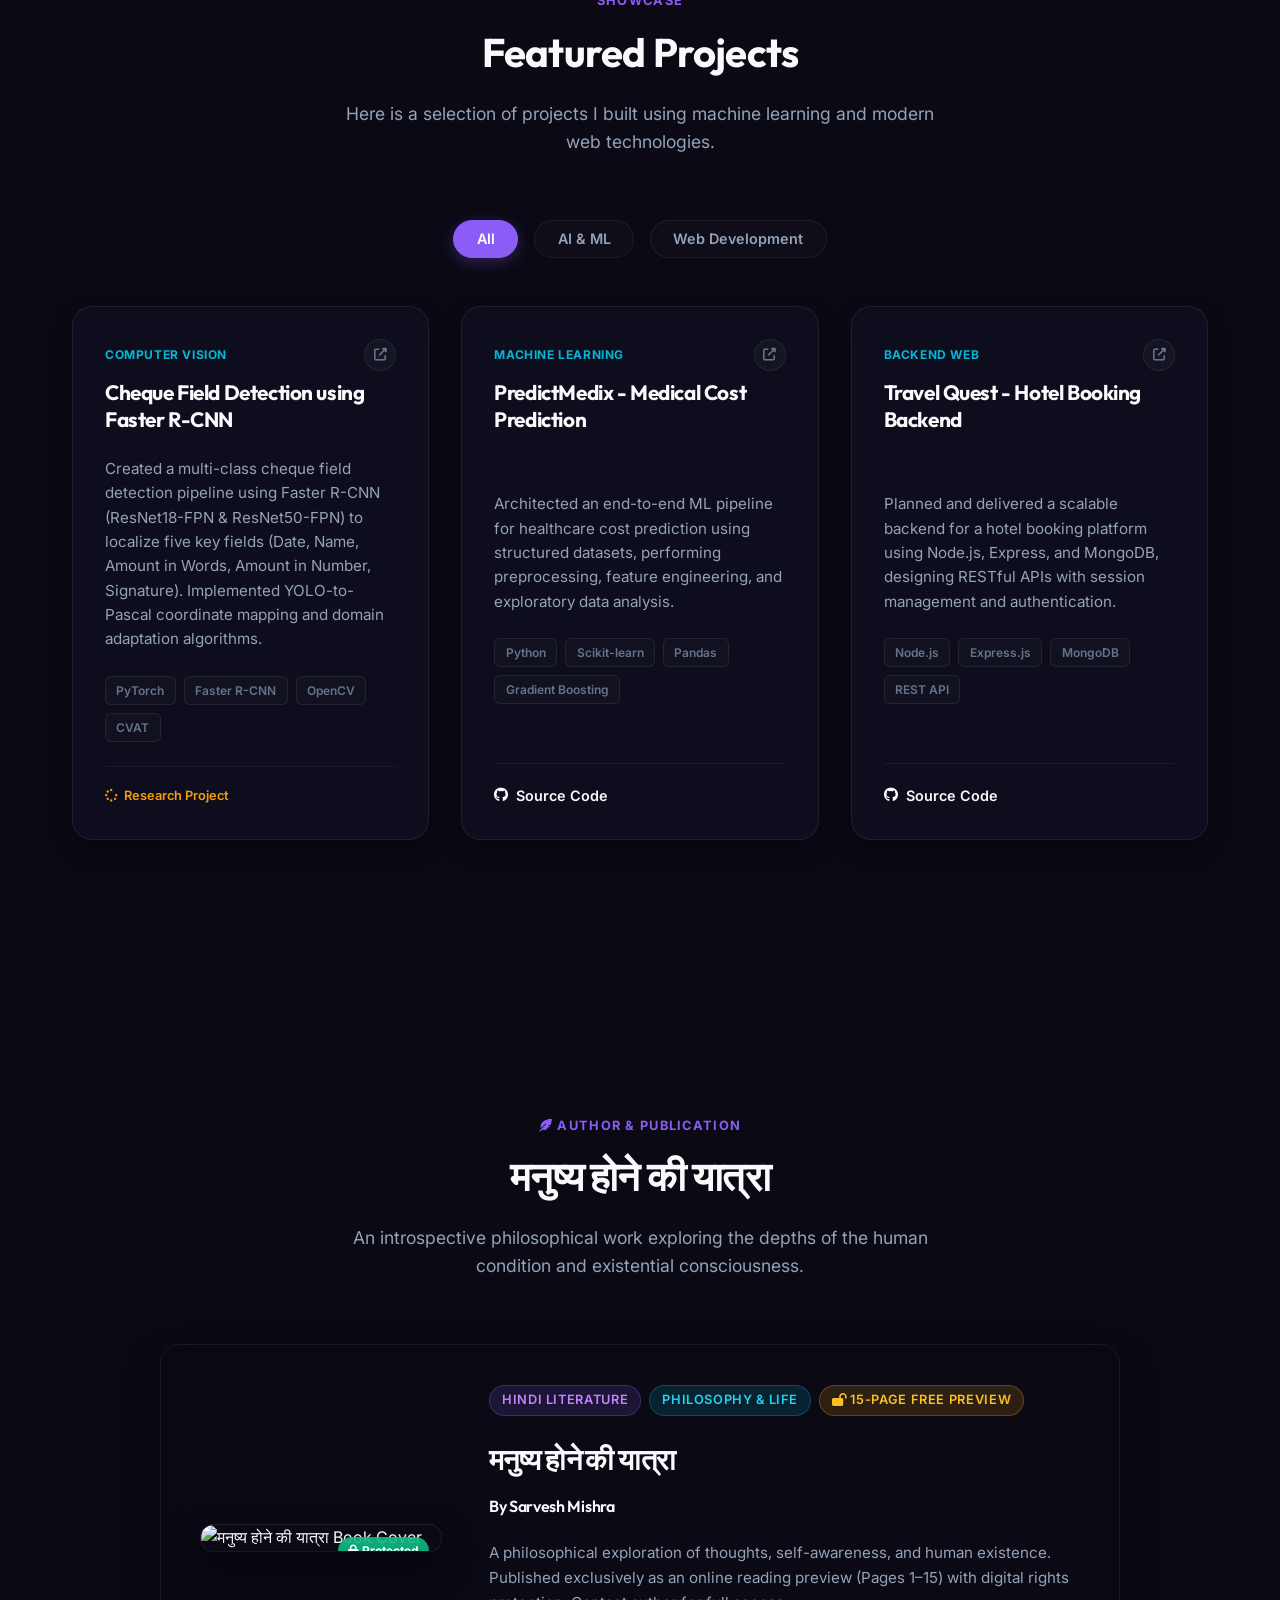
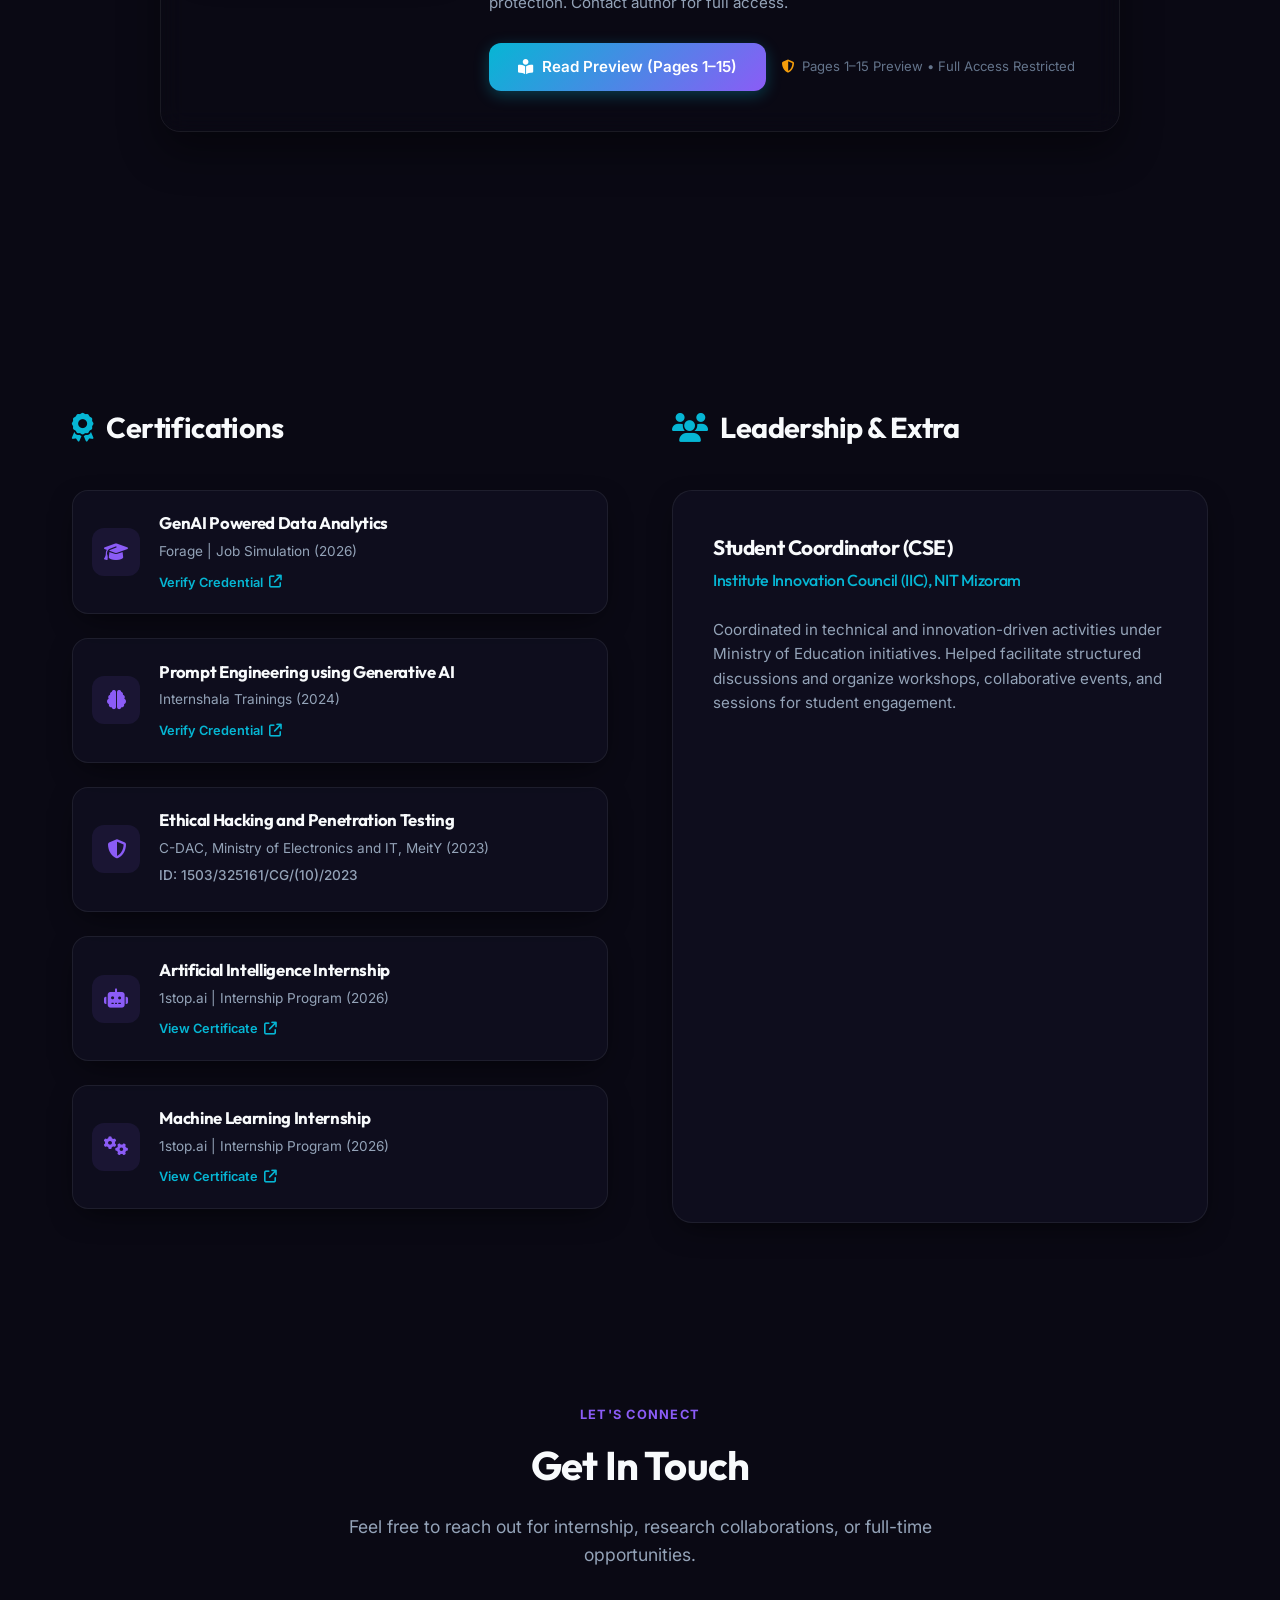
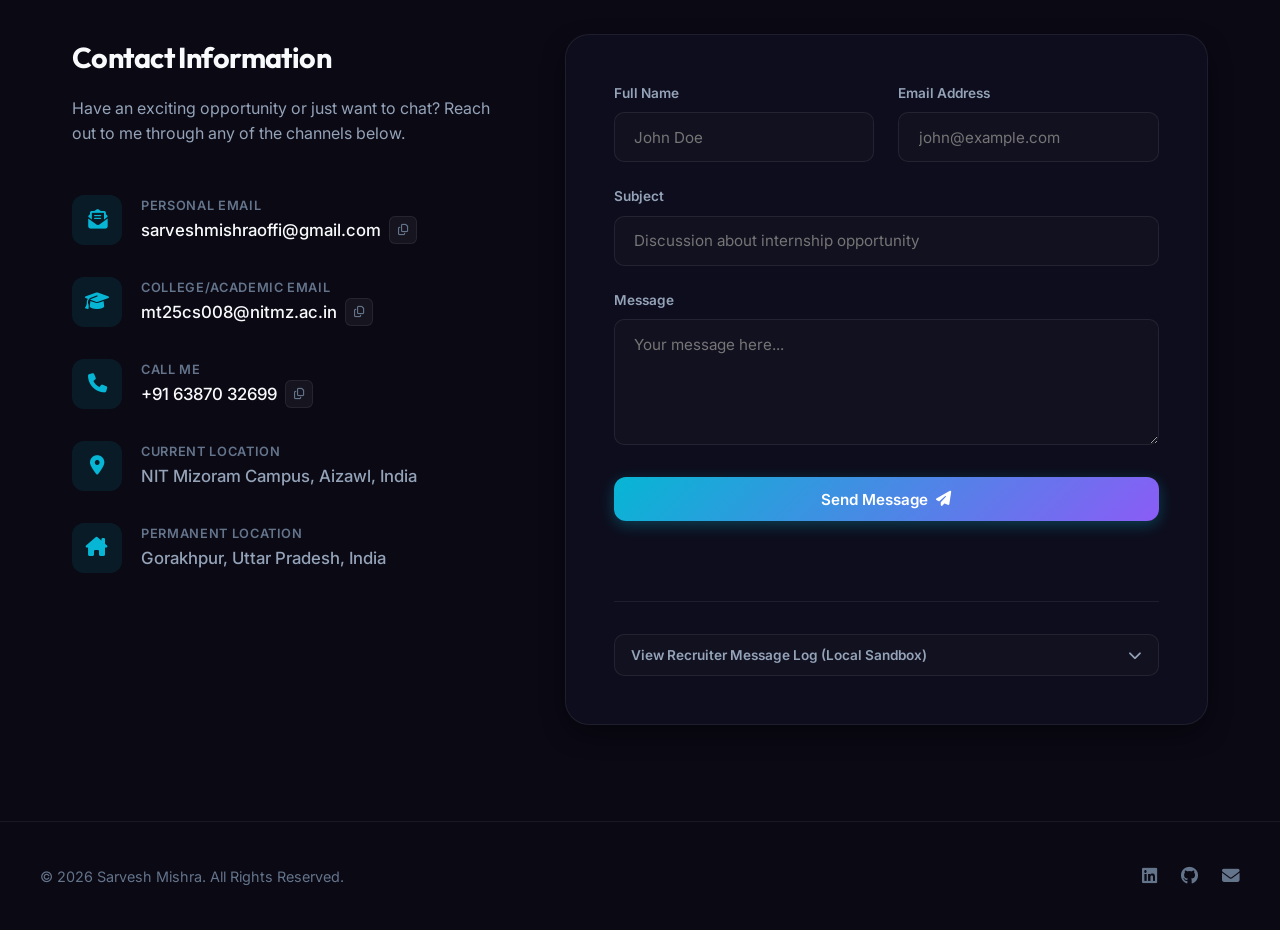
==== commit ec12210c: "feat: restrict book reading to first 15 pages with intentional blur overlay and restriction message" ====
--- a/index.html
+++ b/index.html
@@ -610,20 +610,20 @@
                         <div style="display: flex; gap: 0.5rem; flex-wrap: wrap;">
                             <span class="project-tag" style="background: rgba(139, 92, 246, 0.15); color: #c084fc; border: 1px solid rgba(139, 92, 246, 0.3); padding: 4px 12px; border-radius: 9999px; font-size: 0.8rem; font-weight: 600;">Hindi Literature</span>
                             <span class="project-tag" style="background: rgba(6, 182, 212, 0.15); color: #22d3ee; border: 1px solid rgba(6, 182, 212, 0.3); padding: 4px 12px; border-radius: 9999px; font-size: 0.8rem; font-weight: 600;">Philosophy & Life</span>
-                            <span class="project-tag" style="background: rgba(245, 158, 11, 0.15); color: #fbbf24; border: 1px solid rgba(245, 158, 11, 0.3); padding: 4px 12px; border-radius: 9999px; font-size: 0.8rem; font-weight: 600;">85 Pages</span>
+                            <span class="project-tag" style="background: rgba(245, 158, 11, 0.15); color: #fbbf24; border: 1px solid rgba(245, 158, 11, 0.3); padding: 4px 12px; border-radius: 9999px; font-size: 0.8rem; font-weight: 600;"><i class="fa-solid fa-lock-open"></i> 15-Page Free Preview</span>
                         </div>
                         <h3 style="font-size: 1.8rem; font-weight: 800; color: var(--text-primary); margin: 0;">मनुष्य होने की यात्रा</h3>
                         <h4 style="font-size: 1rem; font-weight: 600; color: var(--accent-cyan); margin-top: -0.5rem;">By Sarvesh Mishra</h4>
                         <p style="color: var(--text-secondary); line-height: 1.65; font-size: 0.95rem; margin: 0;">
-                            A comprehensive exploration of thoughts, self-awareness, and human existence. Published exclusively for online reading with full digital rights protection and anti-copy security.
+                            A philosophical exploration of thoughts, self-awareness, and human existence. Published exclusively as an online reading preview (Pages 1–15) with digital rights protection. Contact author for full access.
                         </p>
                         <div style="display: flex; gap: 1rem; align-items: center; margin-top: 0.5rem; flex-wrap: wrap;">
                             <a href="book-reader.html" class="btn btn-primary" style="display: inline-flex; align-items: center; gap: 0.6rem; padding: 0.75rem 1.8rem;">
                                 <i class="fa-solid fa-book-open-reader"></i>
-                                <span>Read Book Online</span>
+                                <span>Read Preview (Pages 1–15)</span>
                             </a>
                             <span style="font-size: 0.82rem; color: var(--text-muted); display: inline-flex; align-items: center; gap: 0.4rem;">
-                                <i class="fa-solid fa-shield-halved" style="color: #10b981;"></i> Read-only • DRM Protected
+                                <i class="fa-solid fa-shield-halved" style="color: #f59e0b;"></i> Pages 1–15 Preview • Full Access Restricted
                             </span>
                         </div>
                     </div>
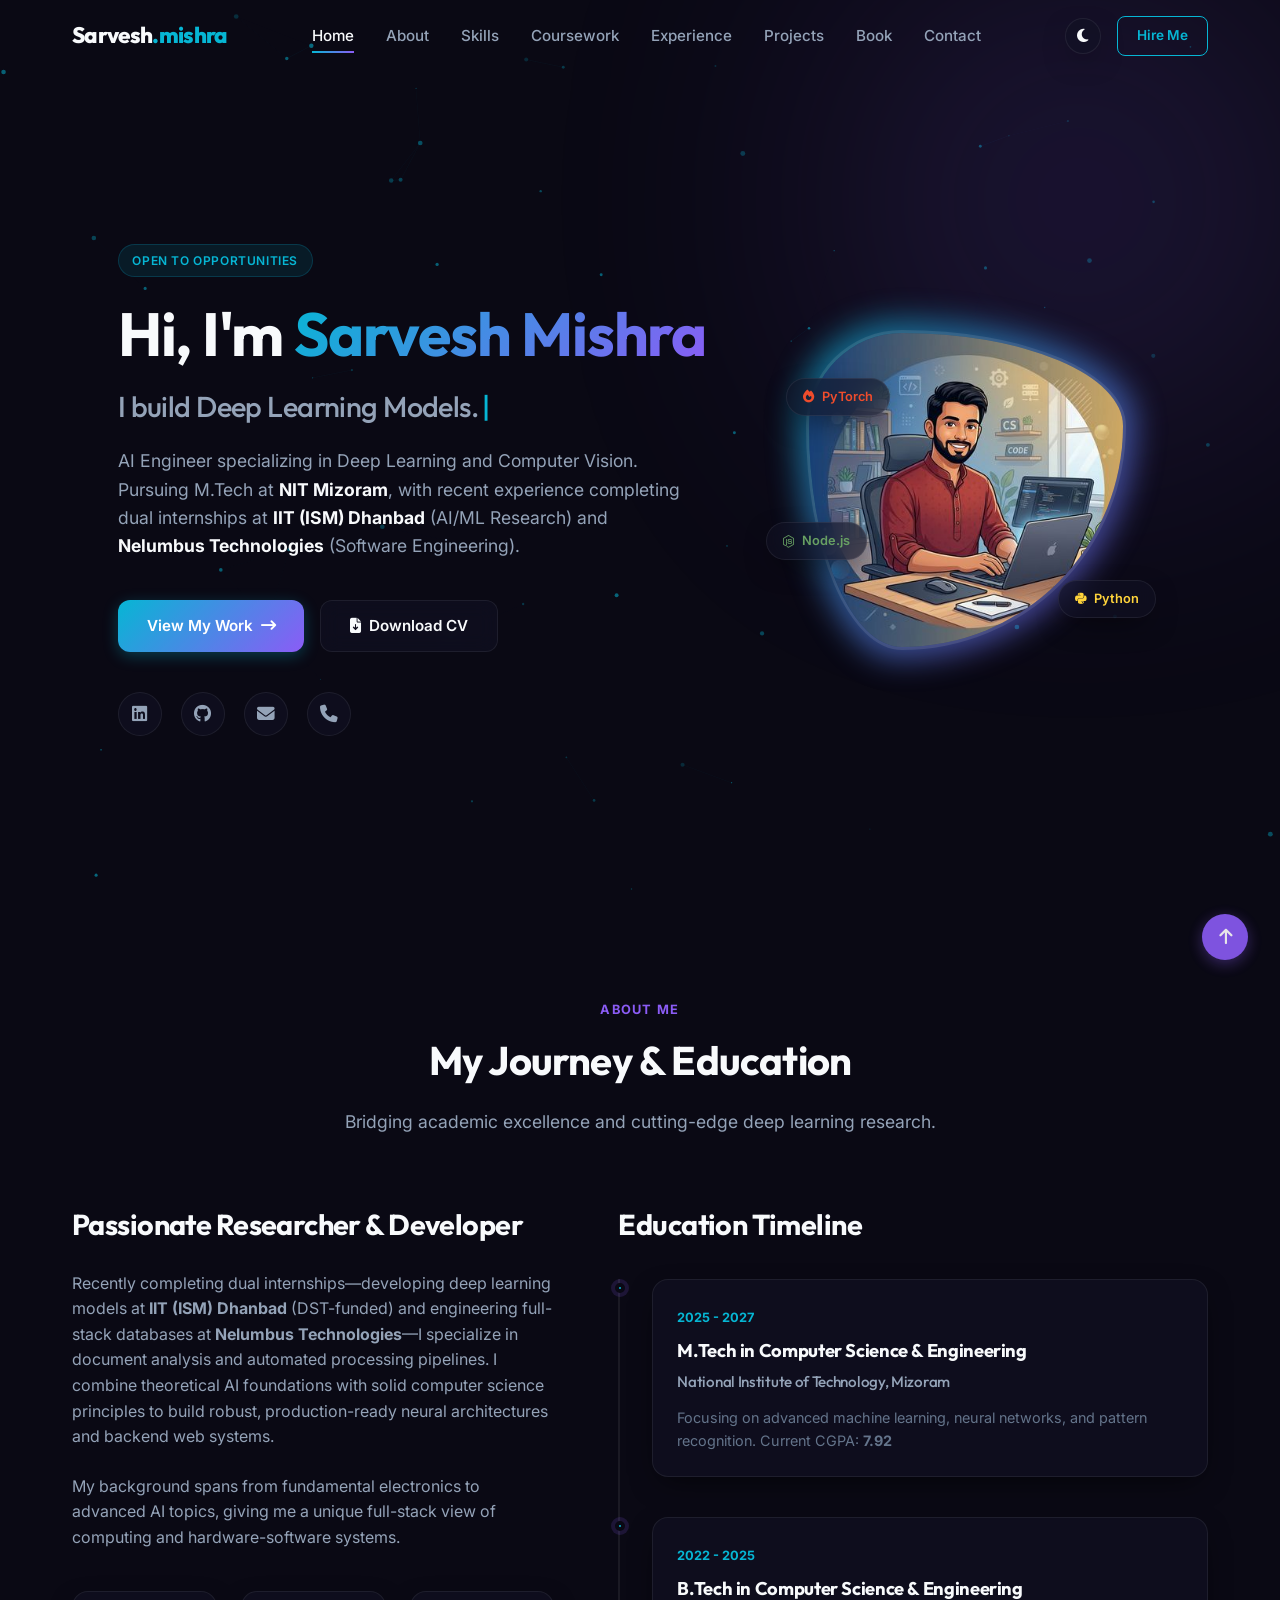
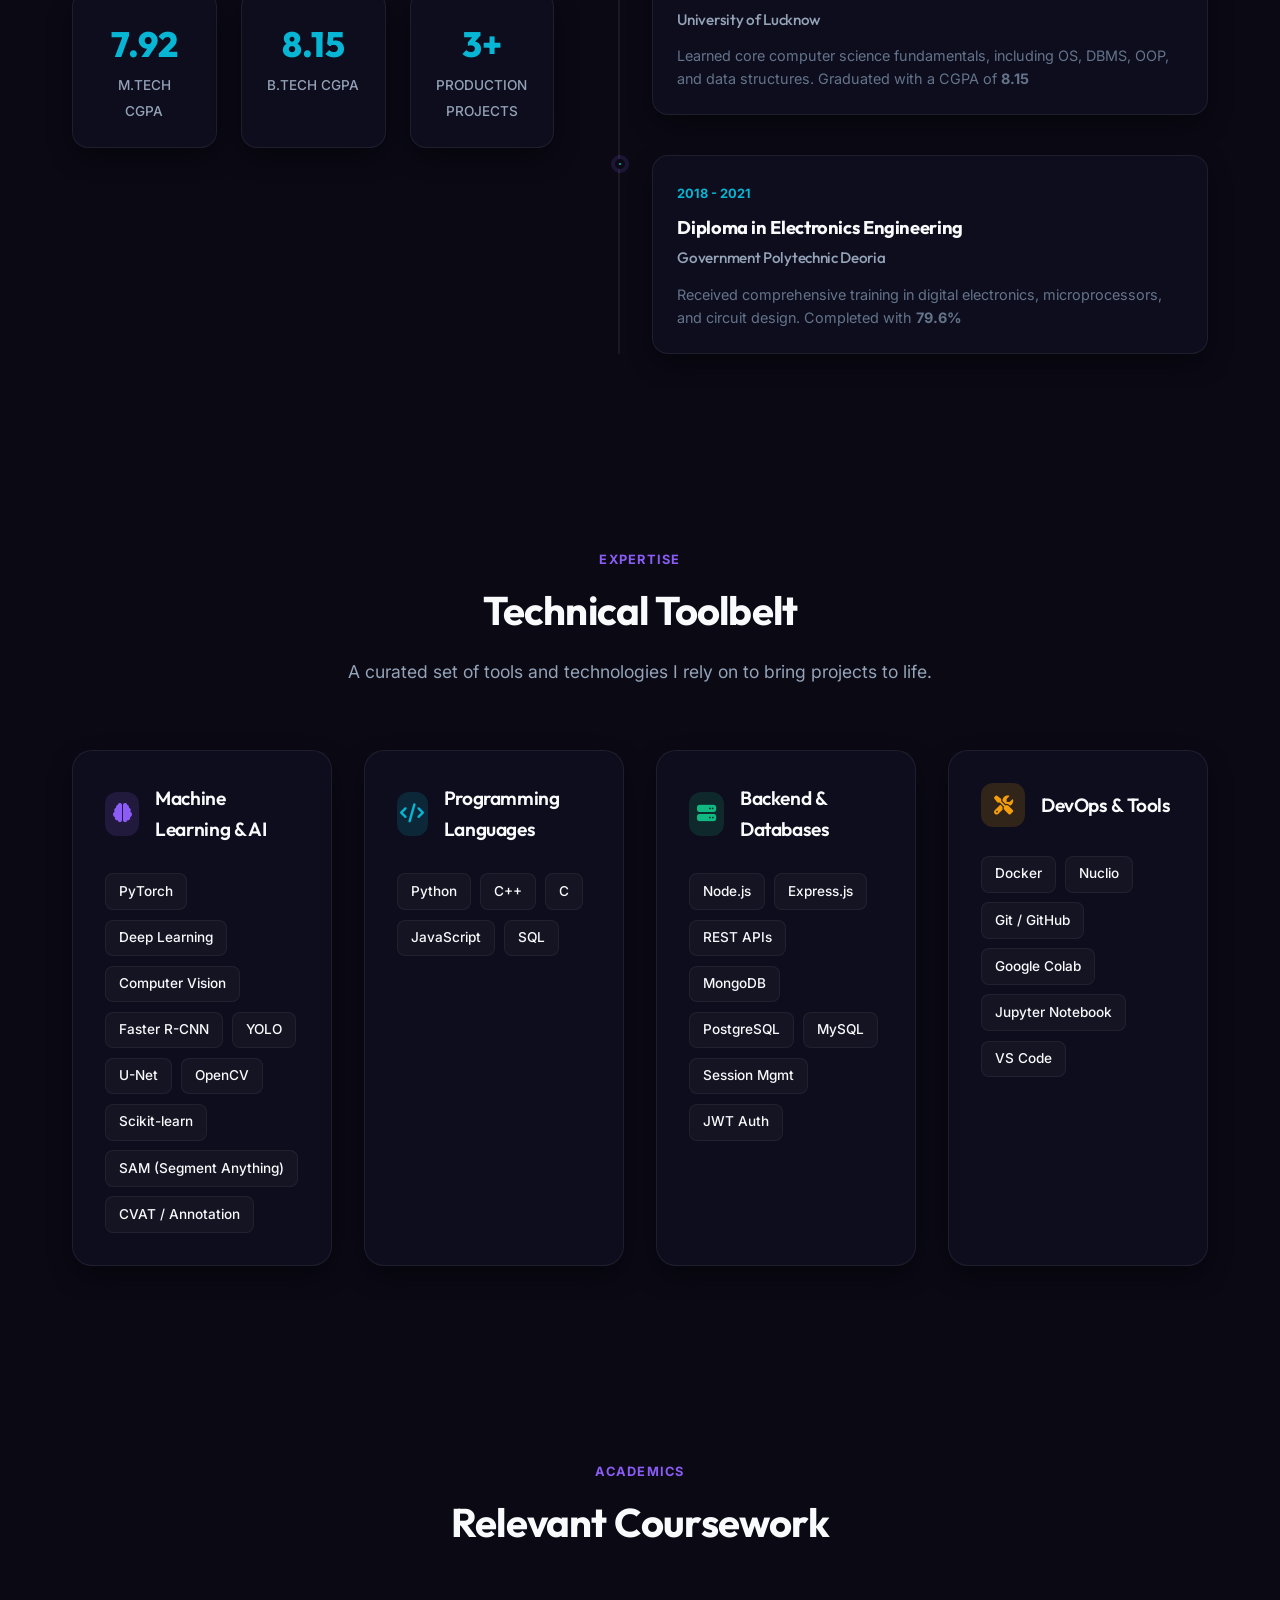
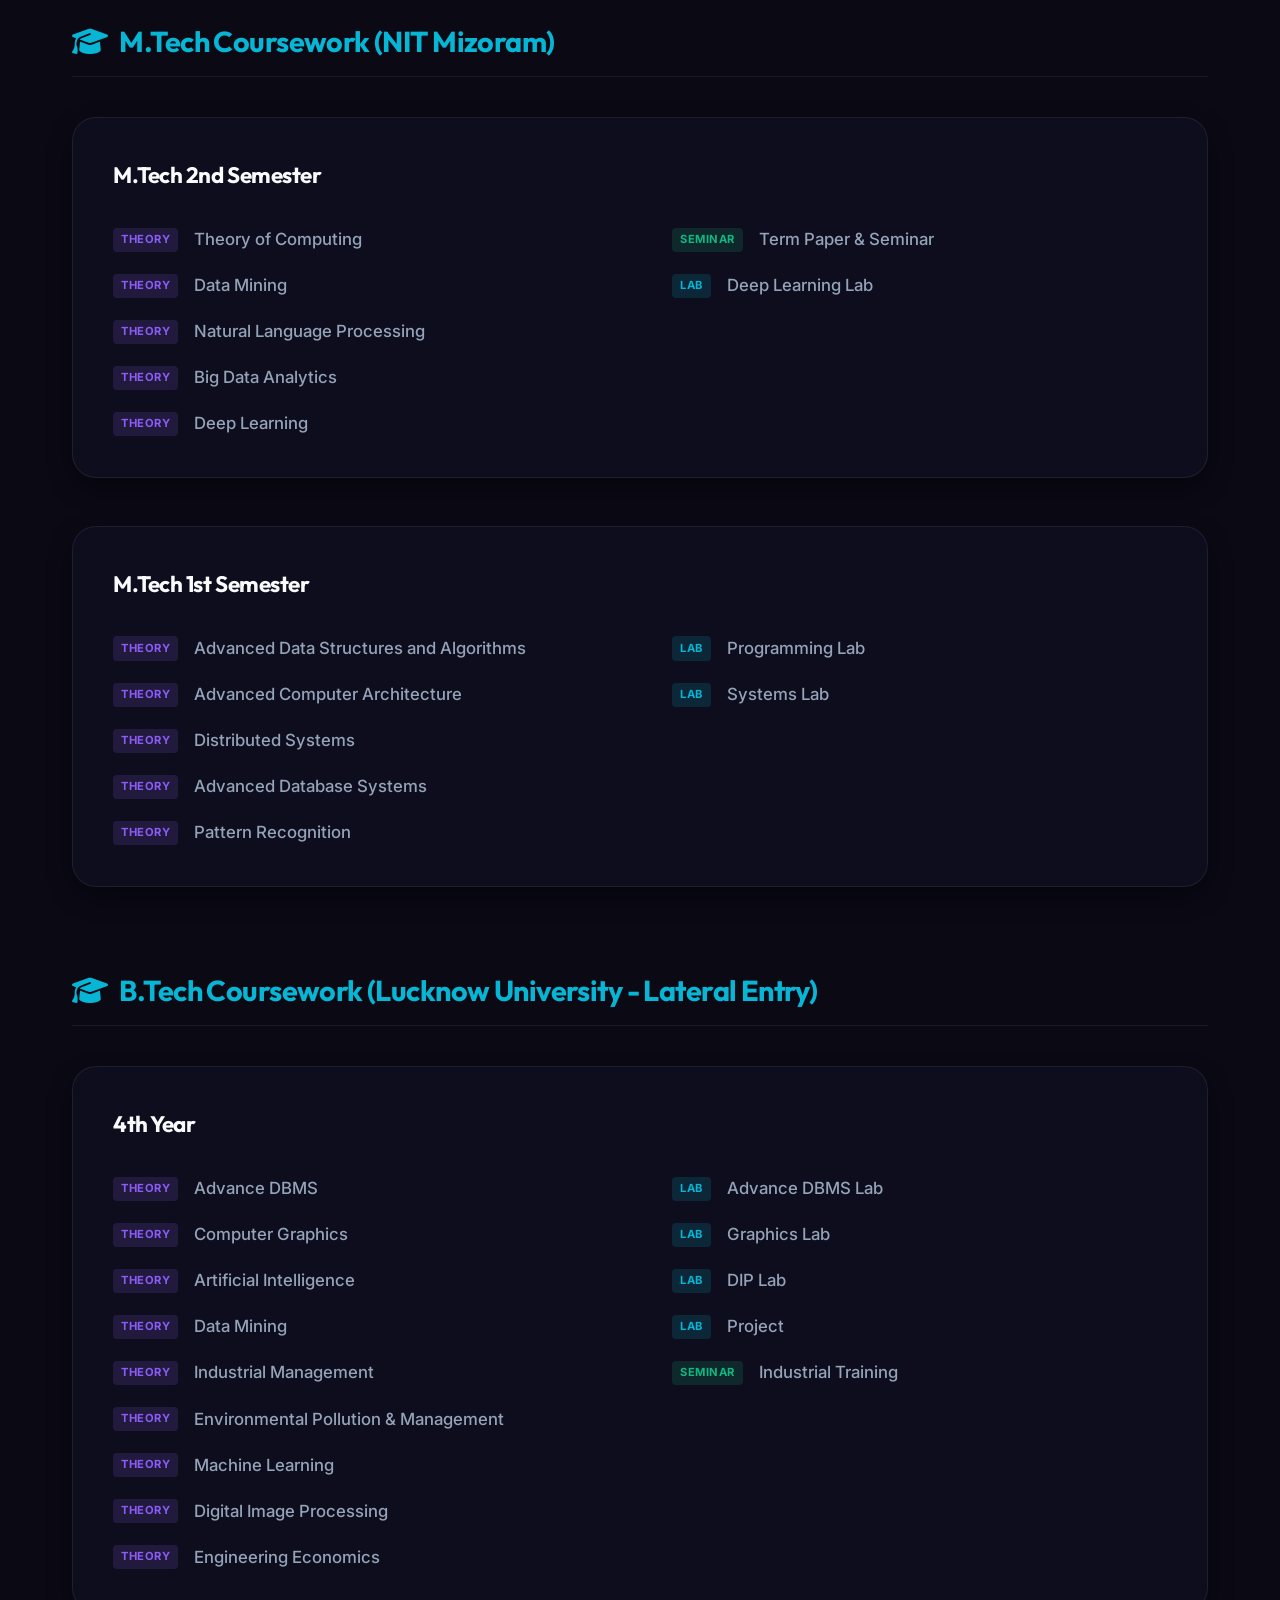
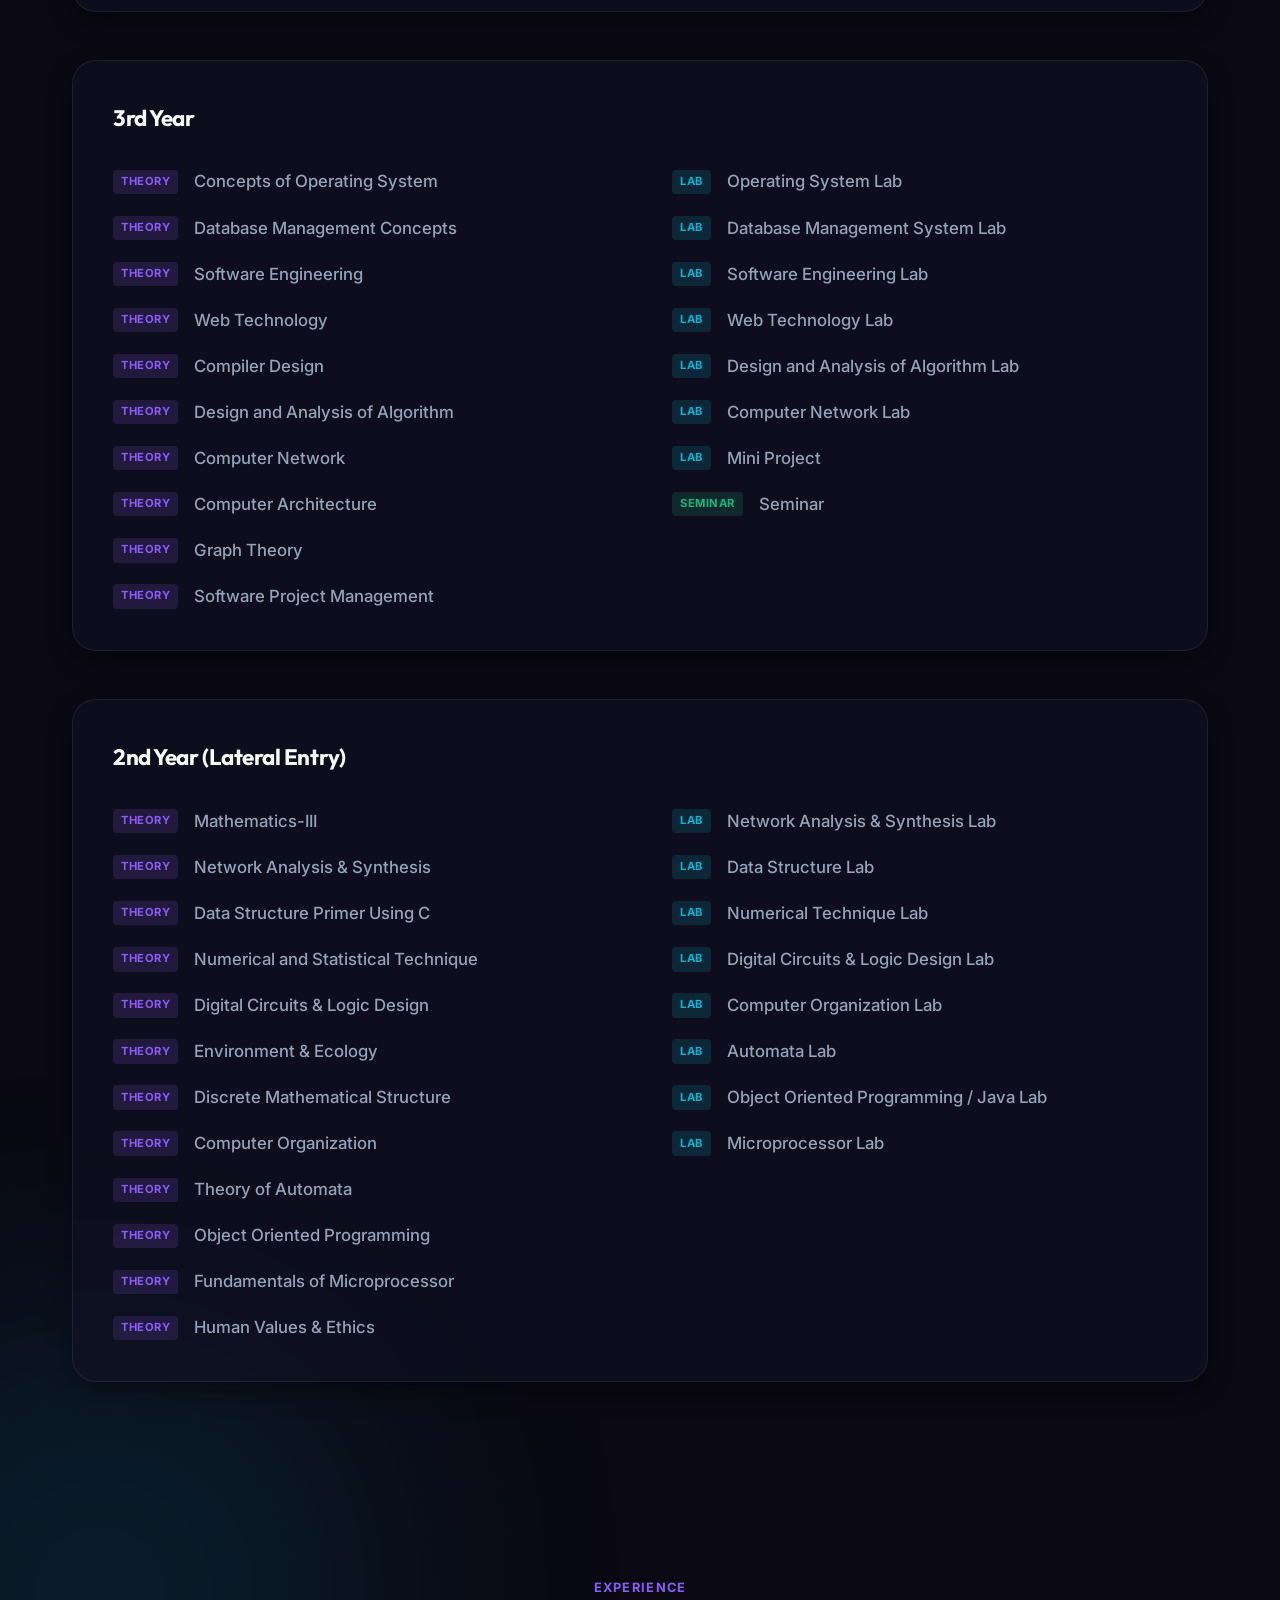
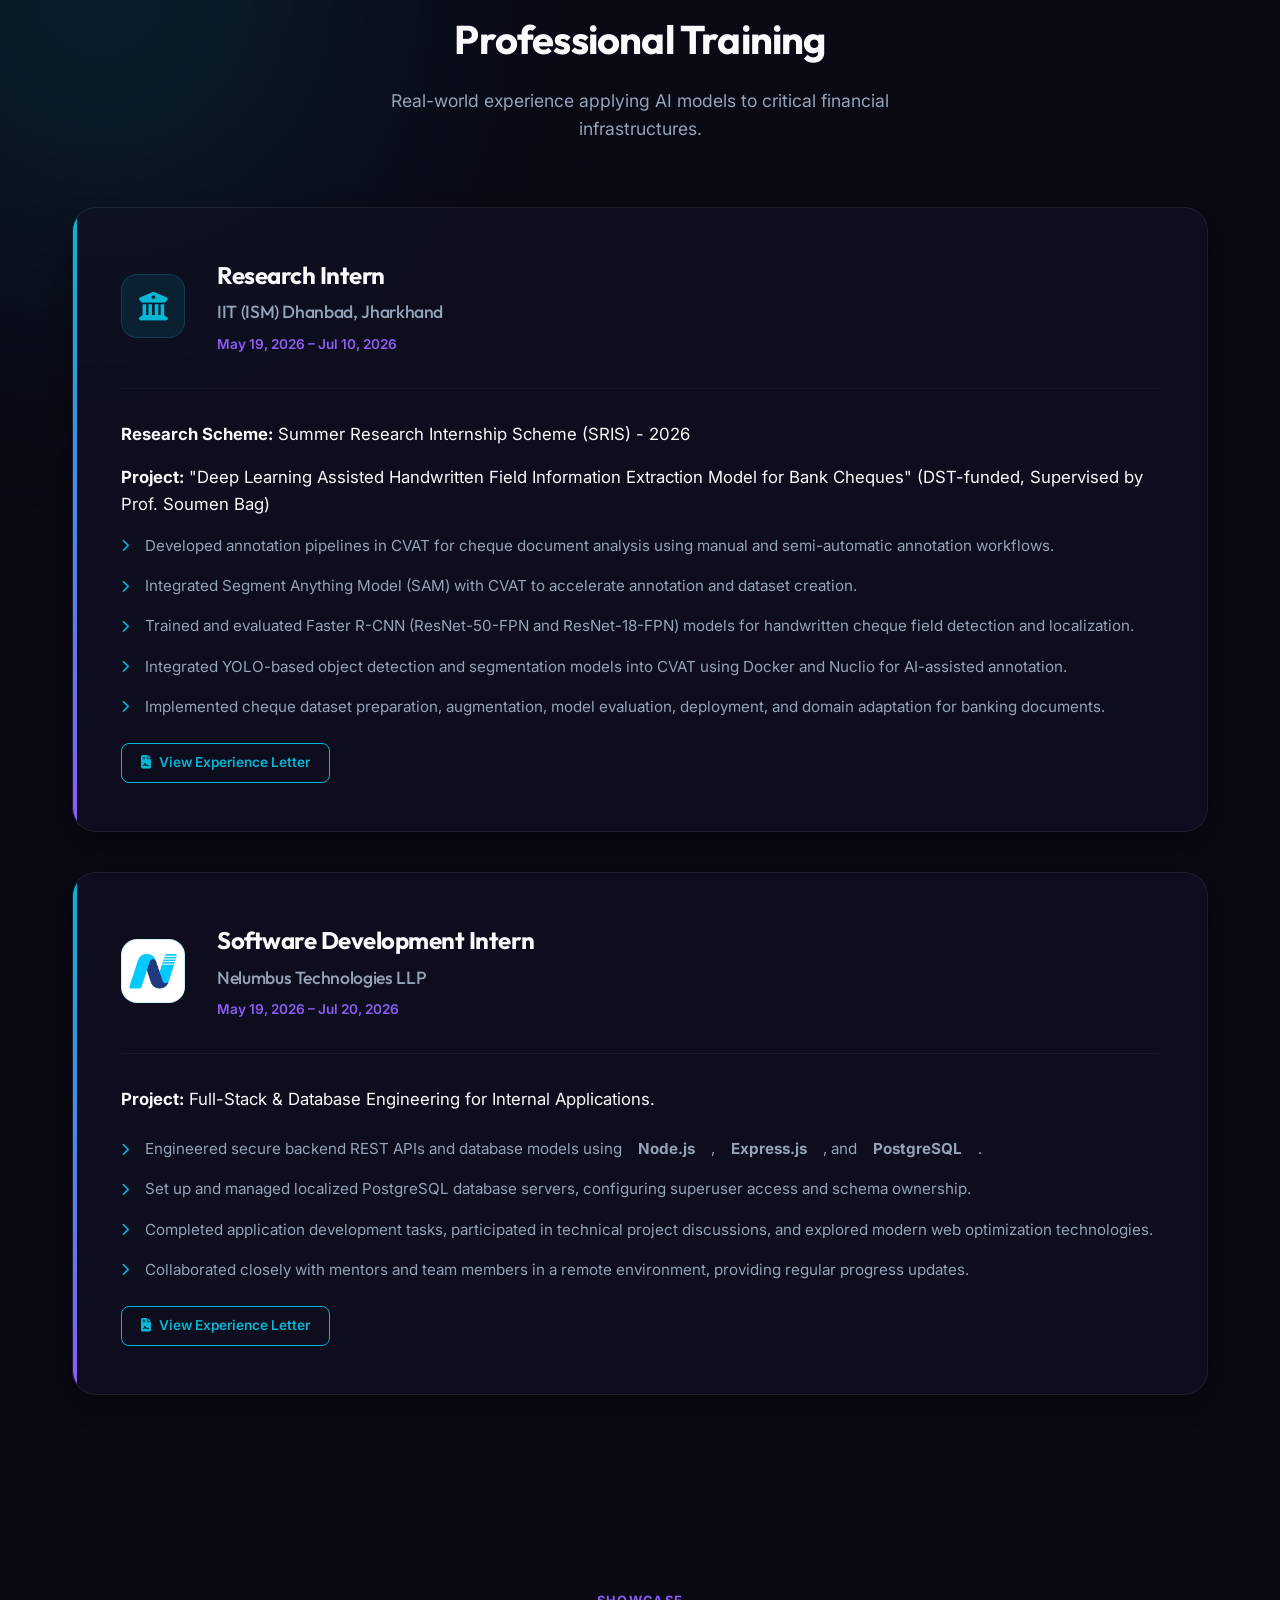
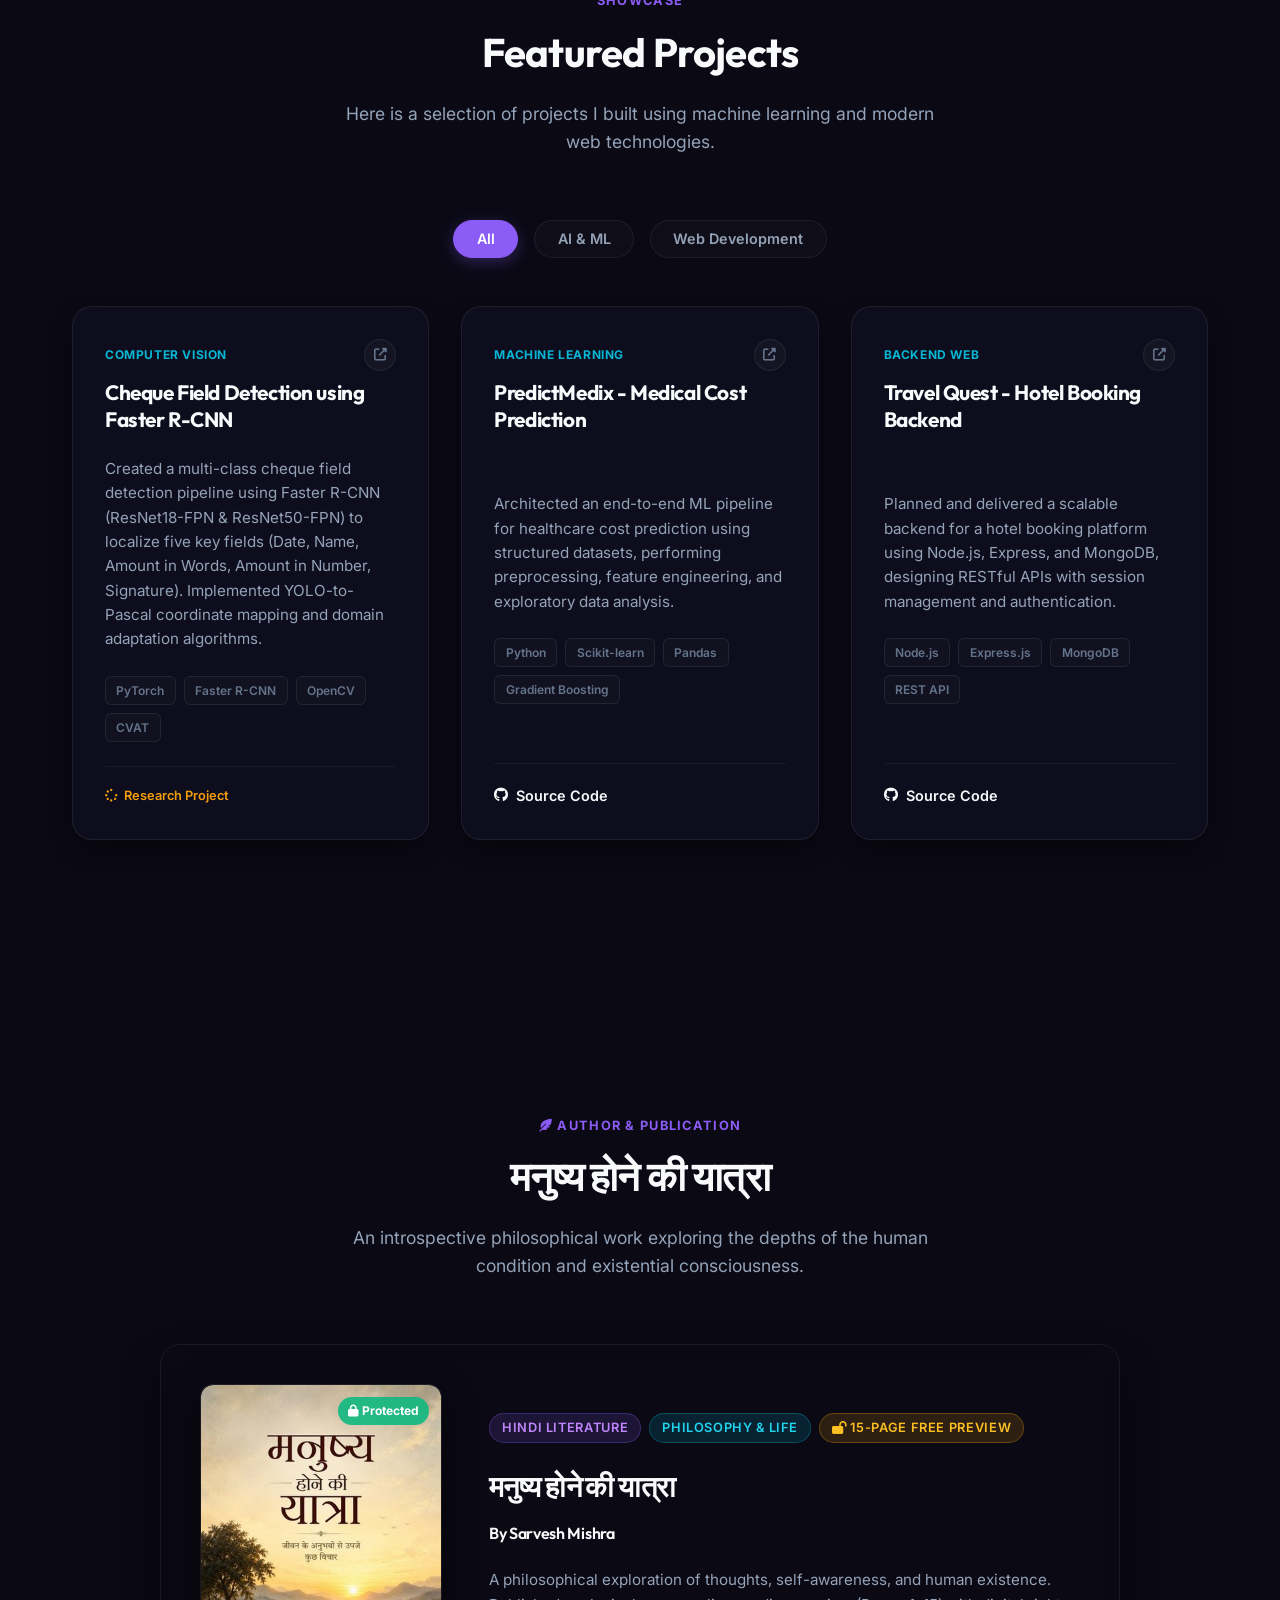
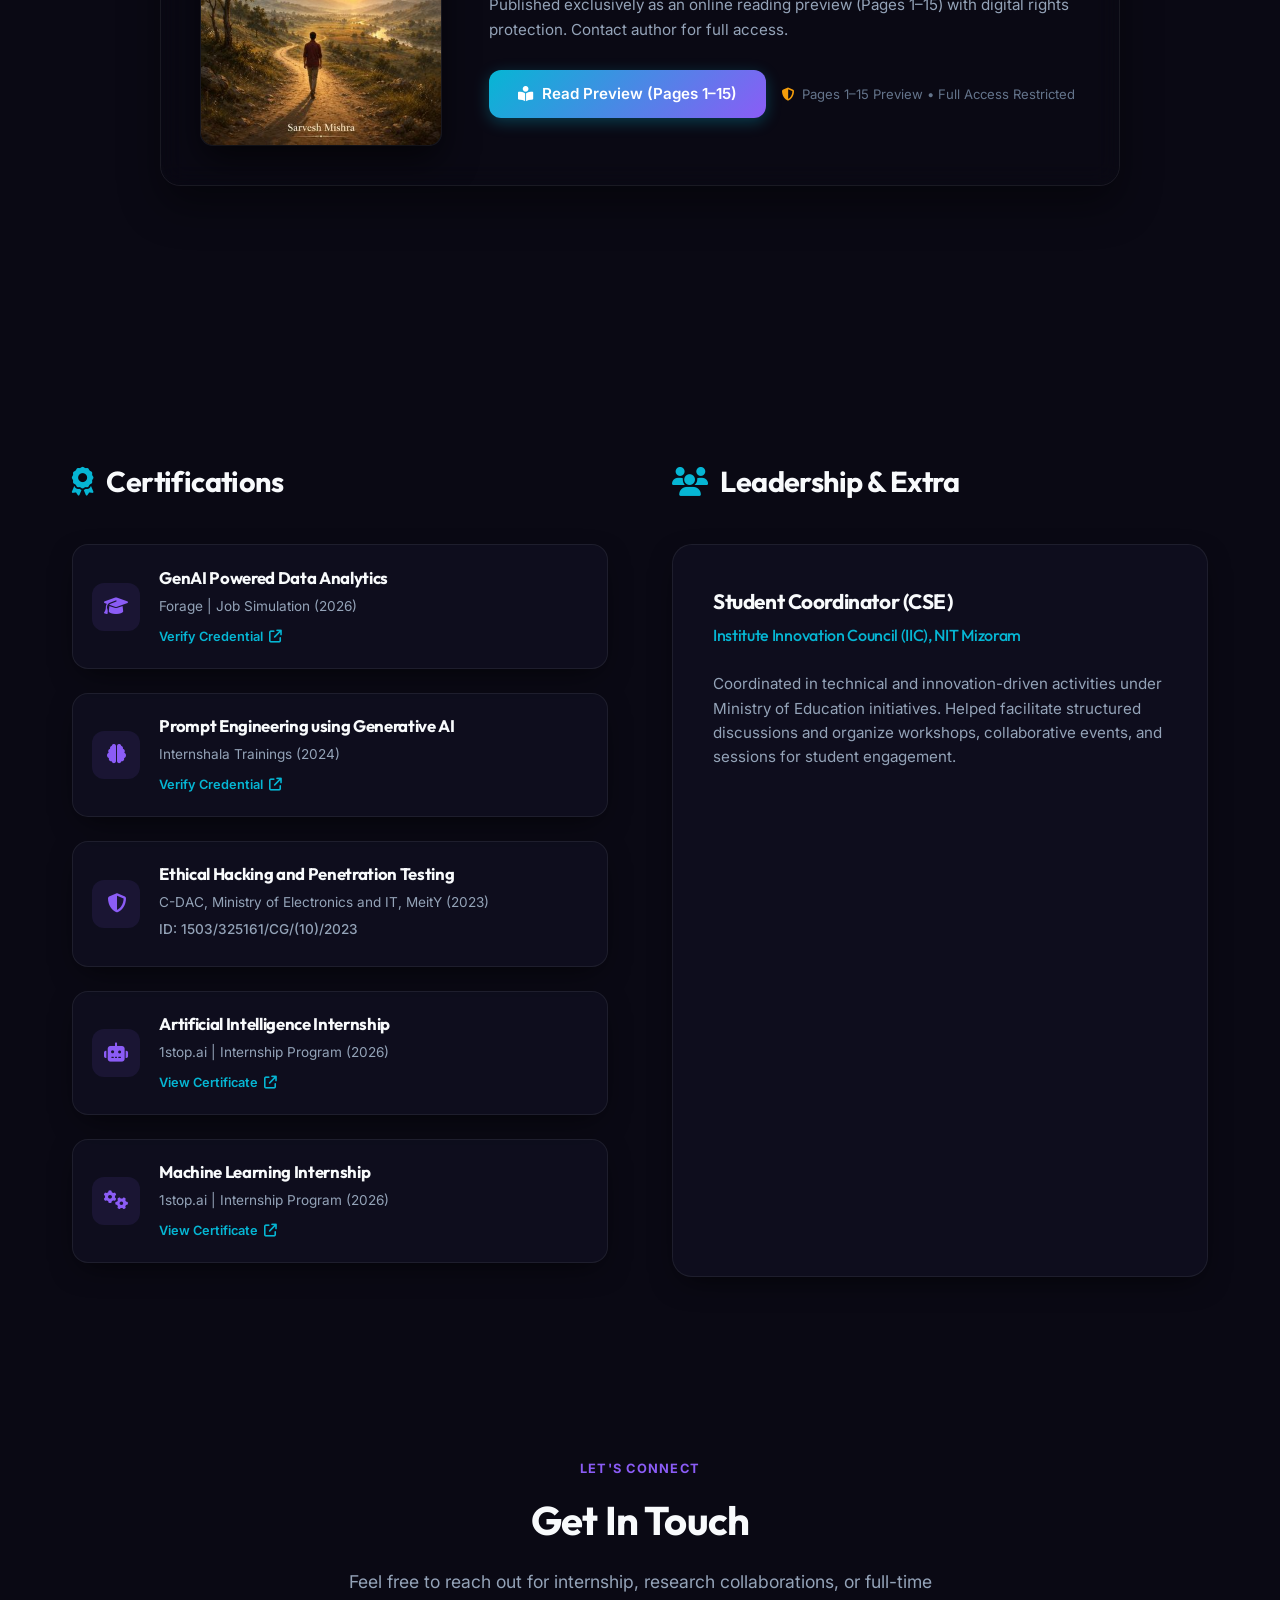
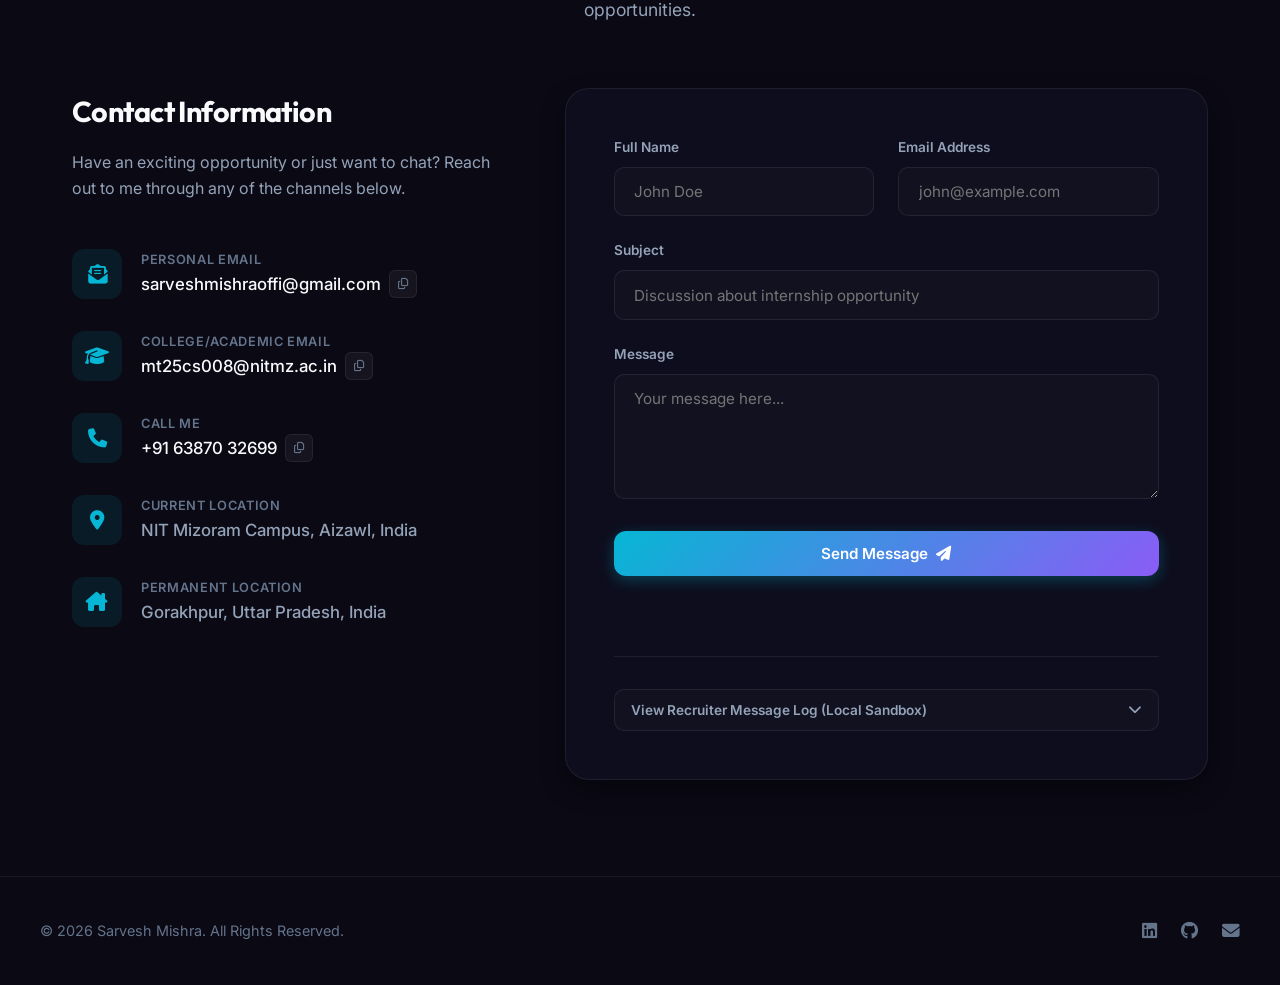
==== commit d1cca8a3: "fix: inline book cover image as Base64 in index.html to resolve broken image on GitHub Pages" ====
--- a/index.html
+++ b/index.html
@@ -601,7 +601,7 @@
 
                 <div class="book-feature-card scroll-reveal" style="background: var(--bg-card); border: 1px solid var(--border-glass); border-radius: 20px; padding: 2.5rem; display: flex; flex-direction: row; gap: 3rem; align-items: center; box-shadow: 0 20px 40px rgba(0,0,0,0.4); max-width: 960px; margin: 0 auto; backdrop-filter: blur(12px);">
                     <div class="book-cover-container" style="flex: 0 0 240px; position: relative; border-radius: 12px; overflow: hidden; box-shadow: 0 15px 35px rgba(0,0,0,0.6), 0 0 0 1px rgba(255,255,255,0.1);">
-                        <img src="assets/books/book_cover.jpg" alt="मनुष्य होने की यात्रा Book Cover" style="width: 100%; height: auto; display: block; border-radius: 12px;">
+                        <img src="[data-uri]" alt="मनुष्य होने की यात्रा Book Cover" style="width: 100%; height: auto; display: block; border-radius: 12px;">
                         <span style="position: absolute; top: 12px; right: 12px; background: rgba(16, 185, 129, 0.9); color: #fff; font-size: 0.75rem; font-weight: 700; padding: 4px 10px; border-radius: 9999px; backdrop-filter: blur(4px);">
                             <i class="fa-solid fa-lock"></i> Protected
                         </span>
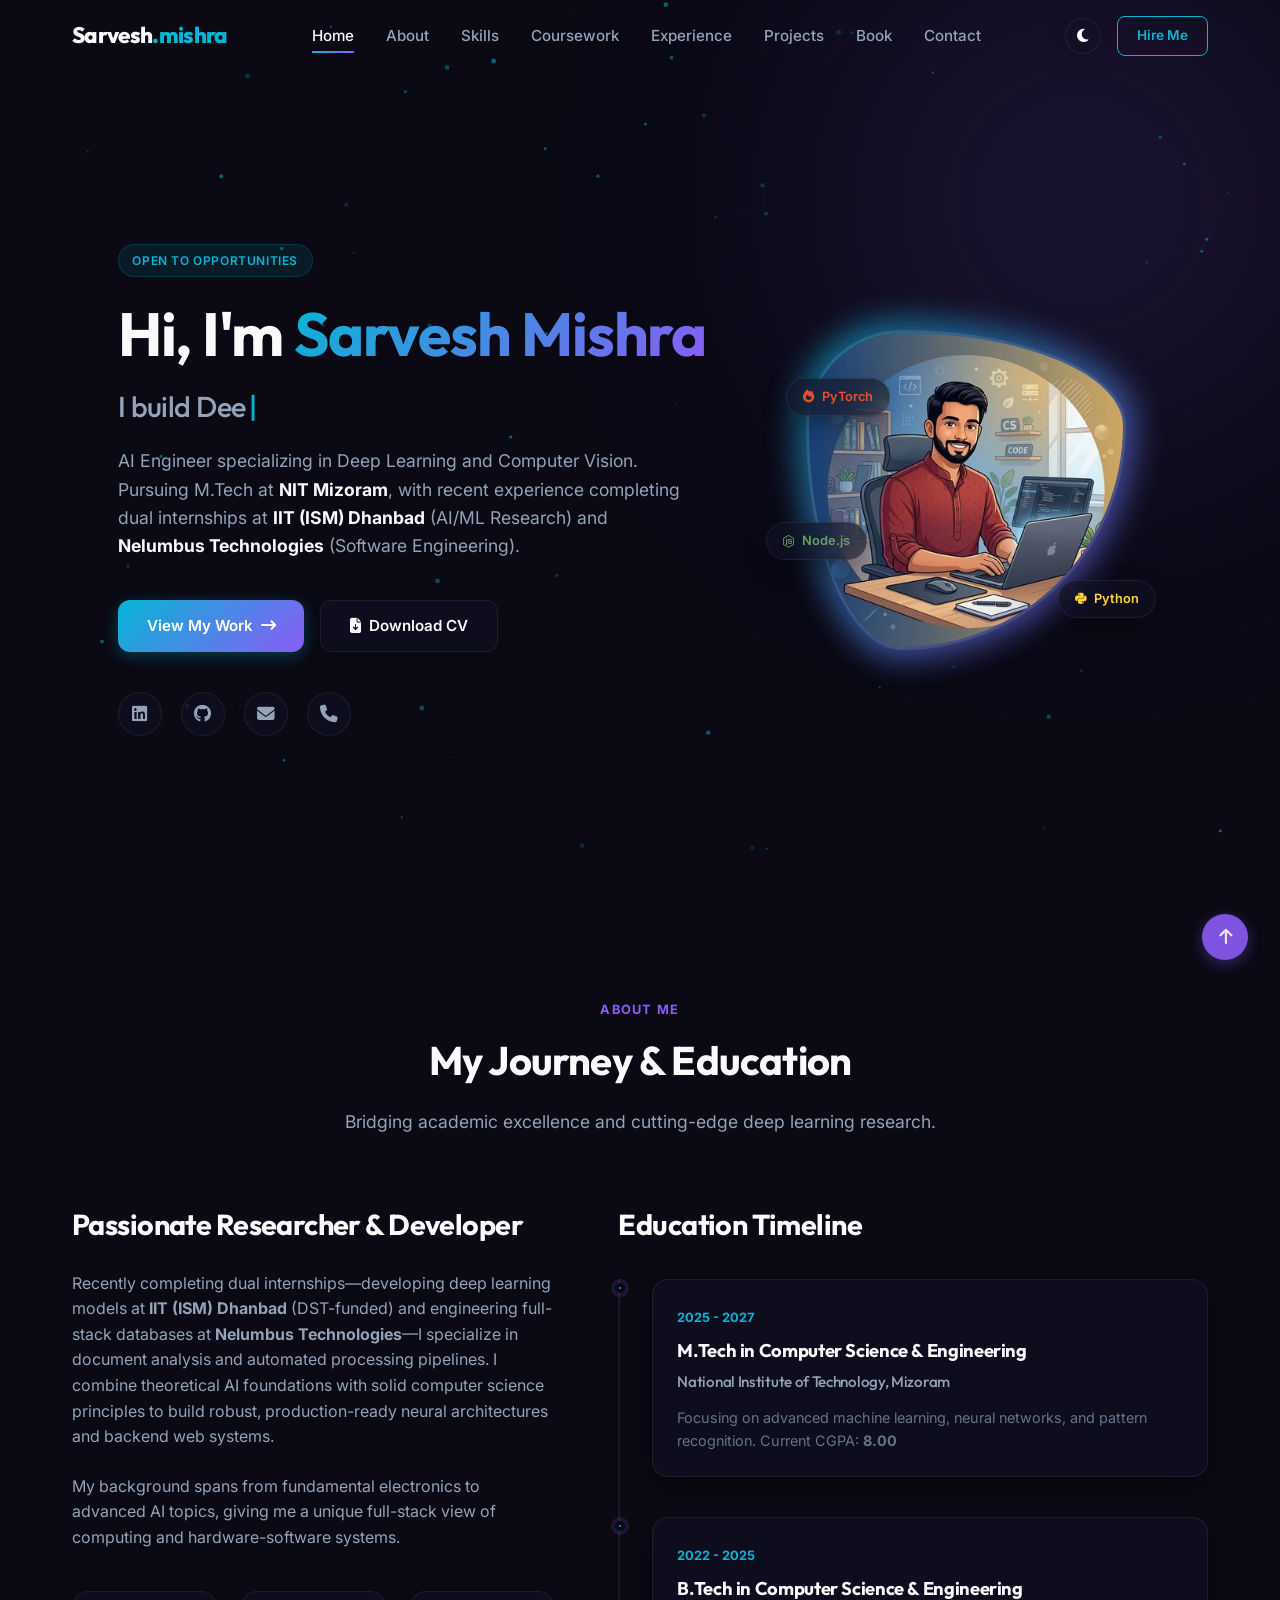
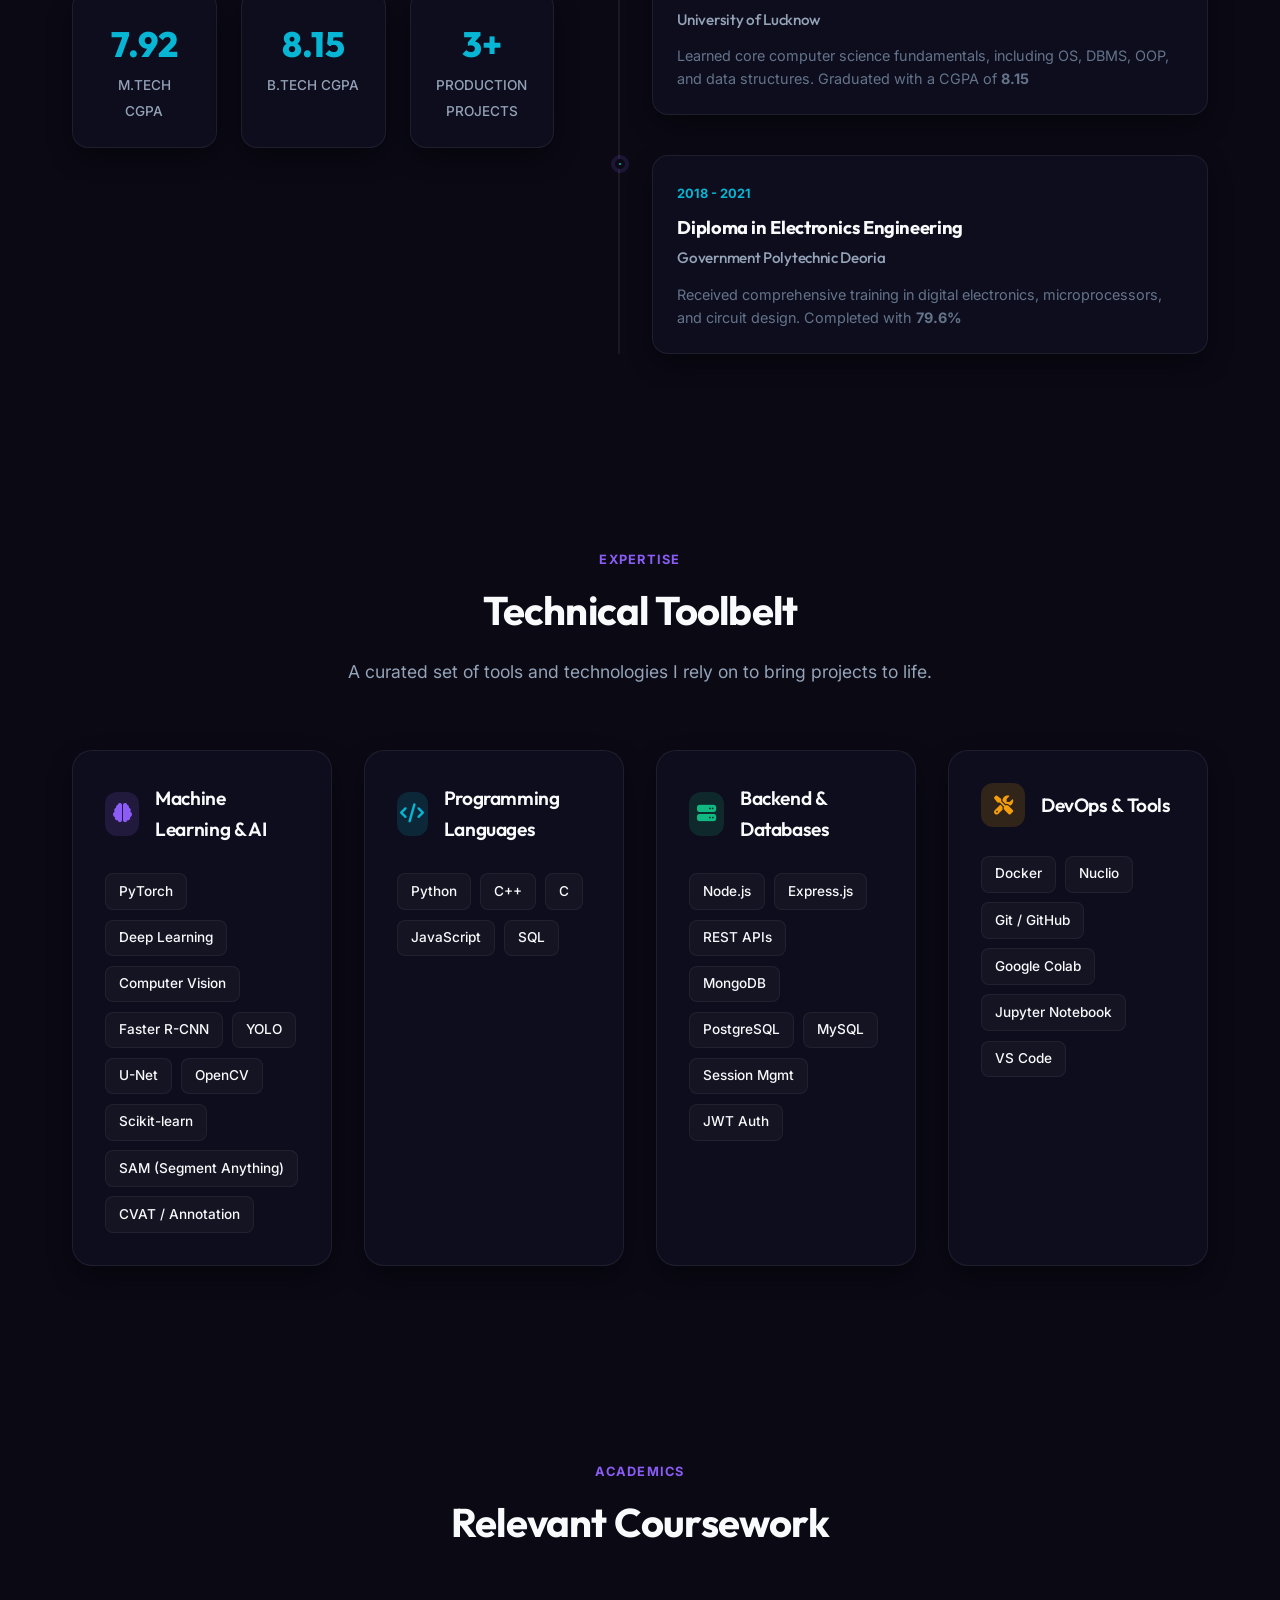
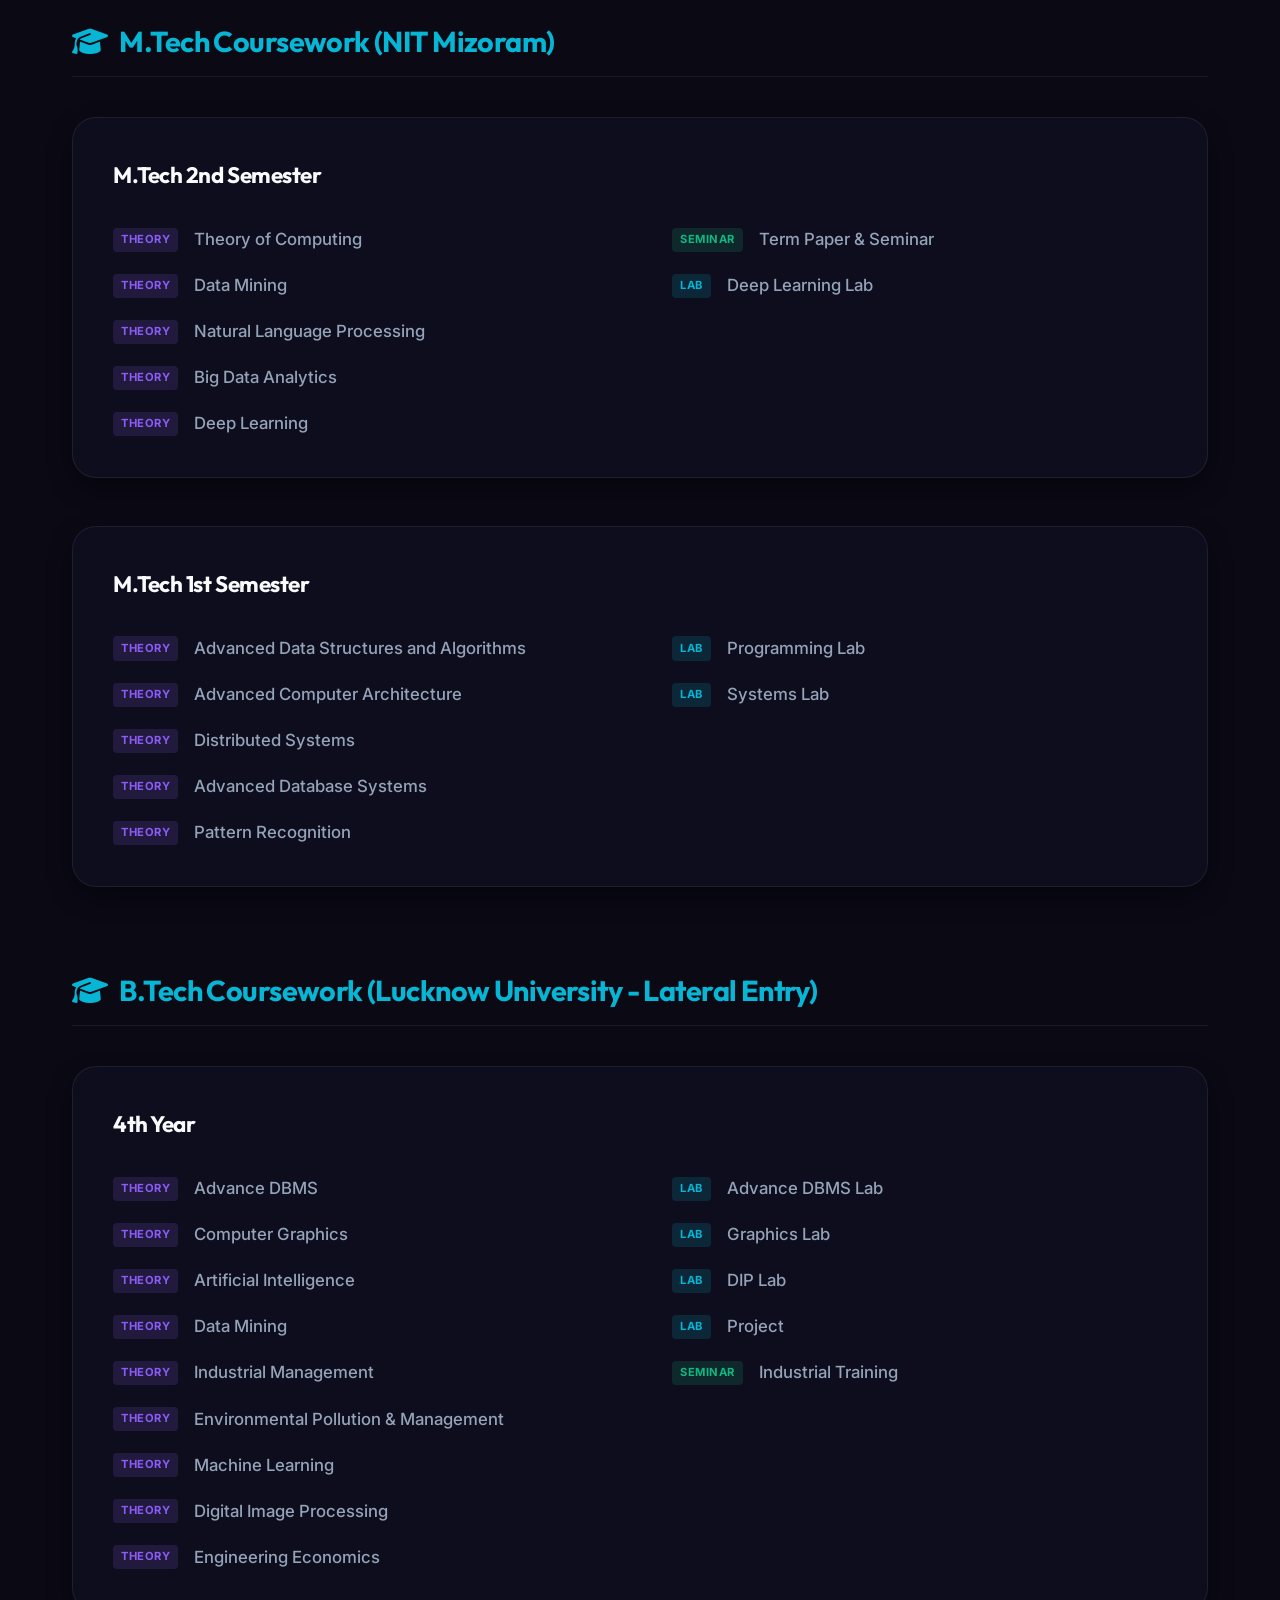
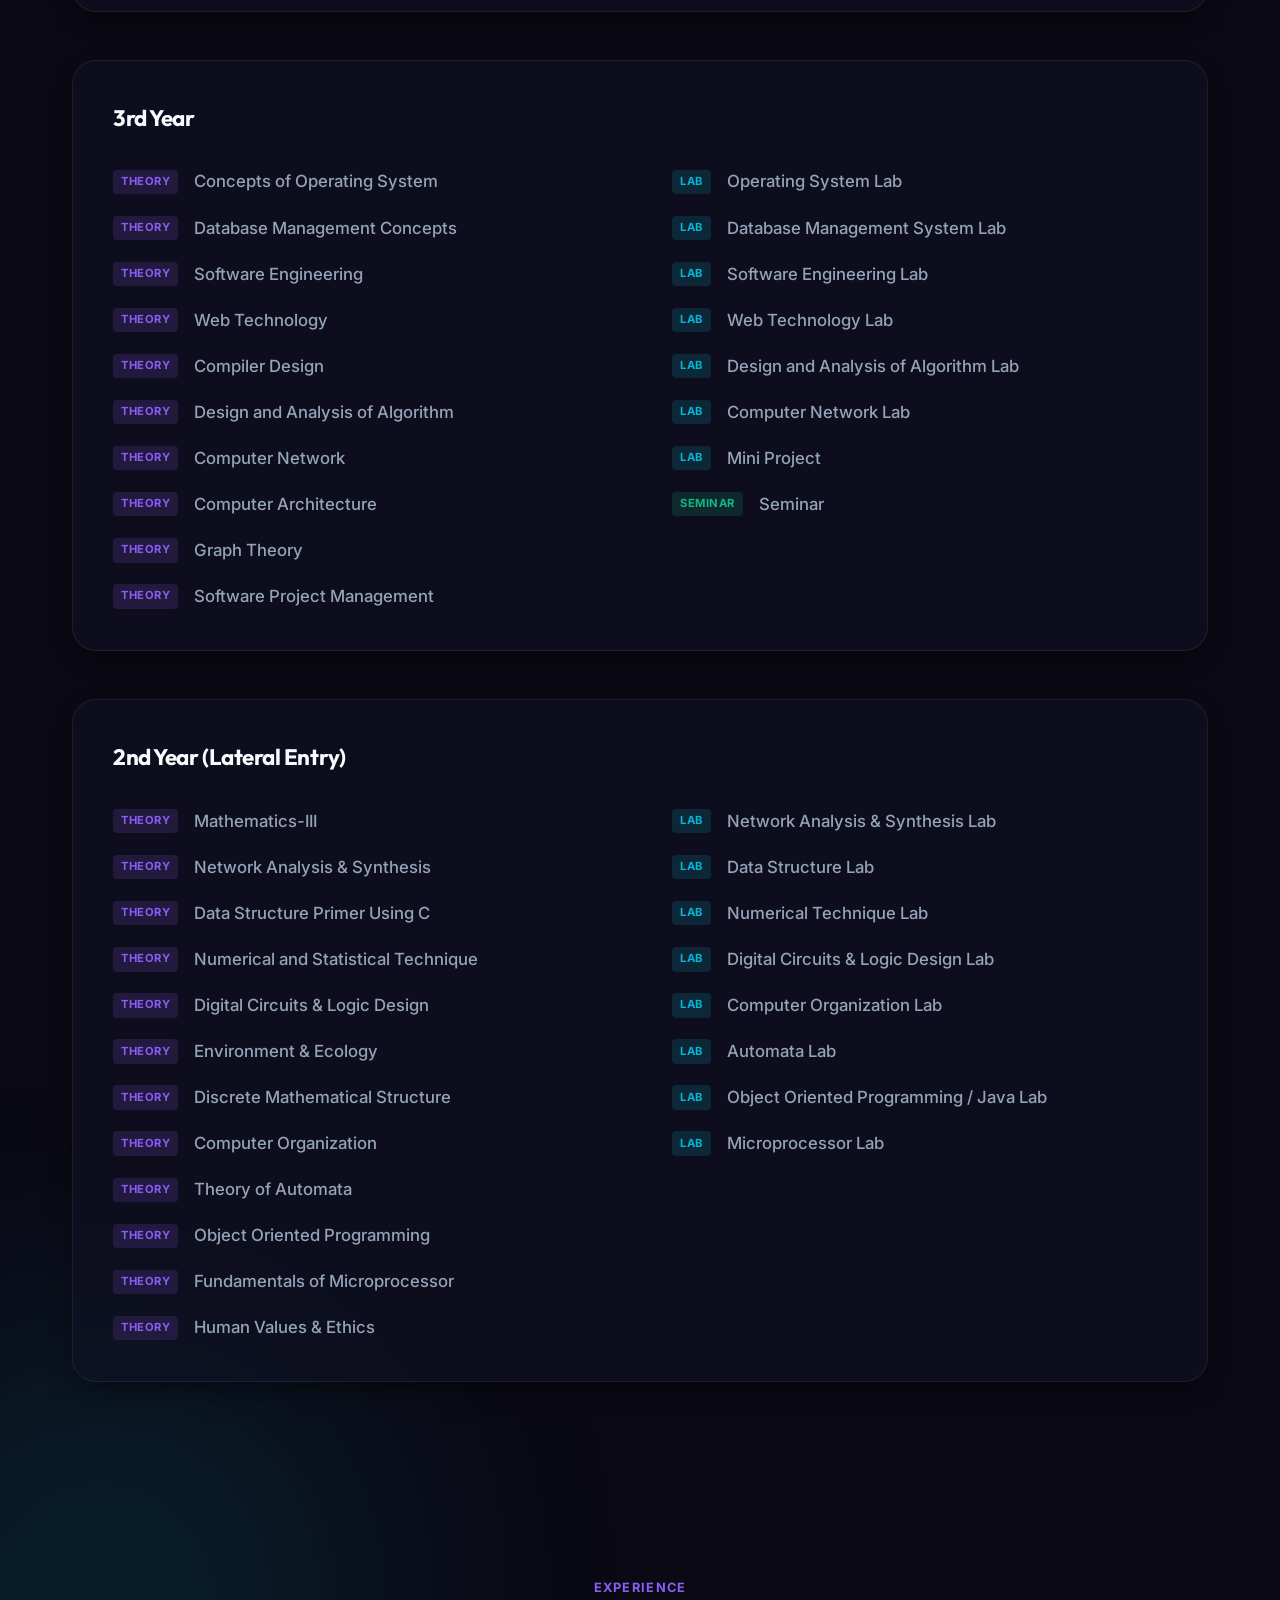
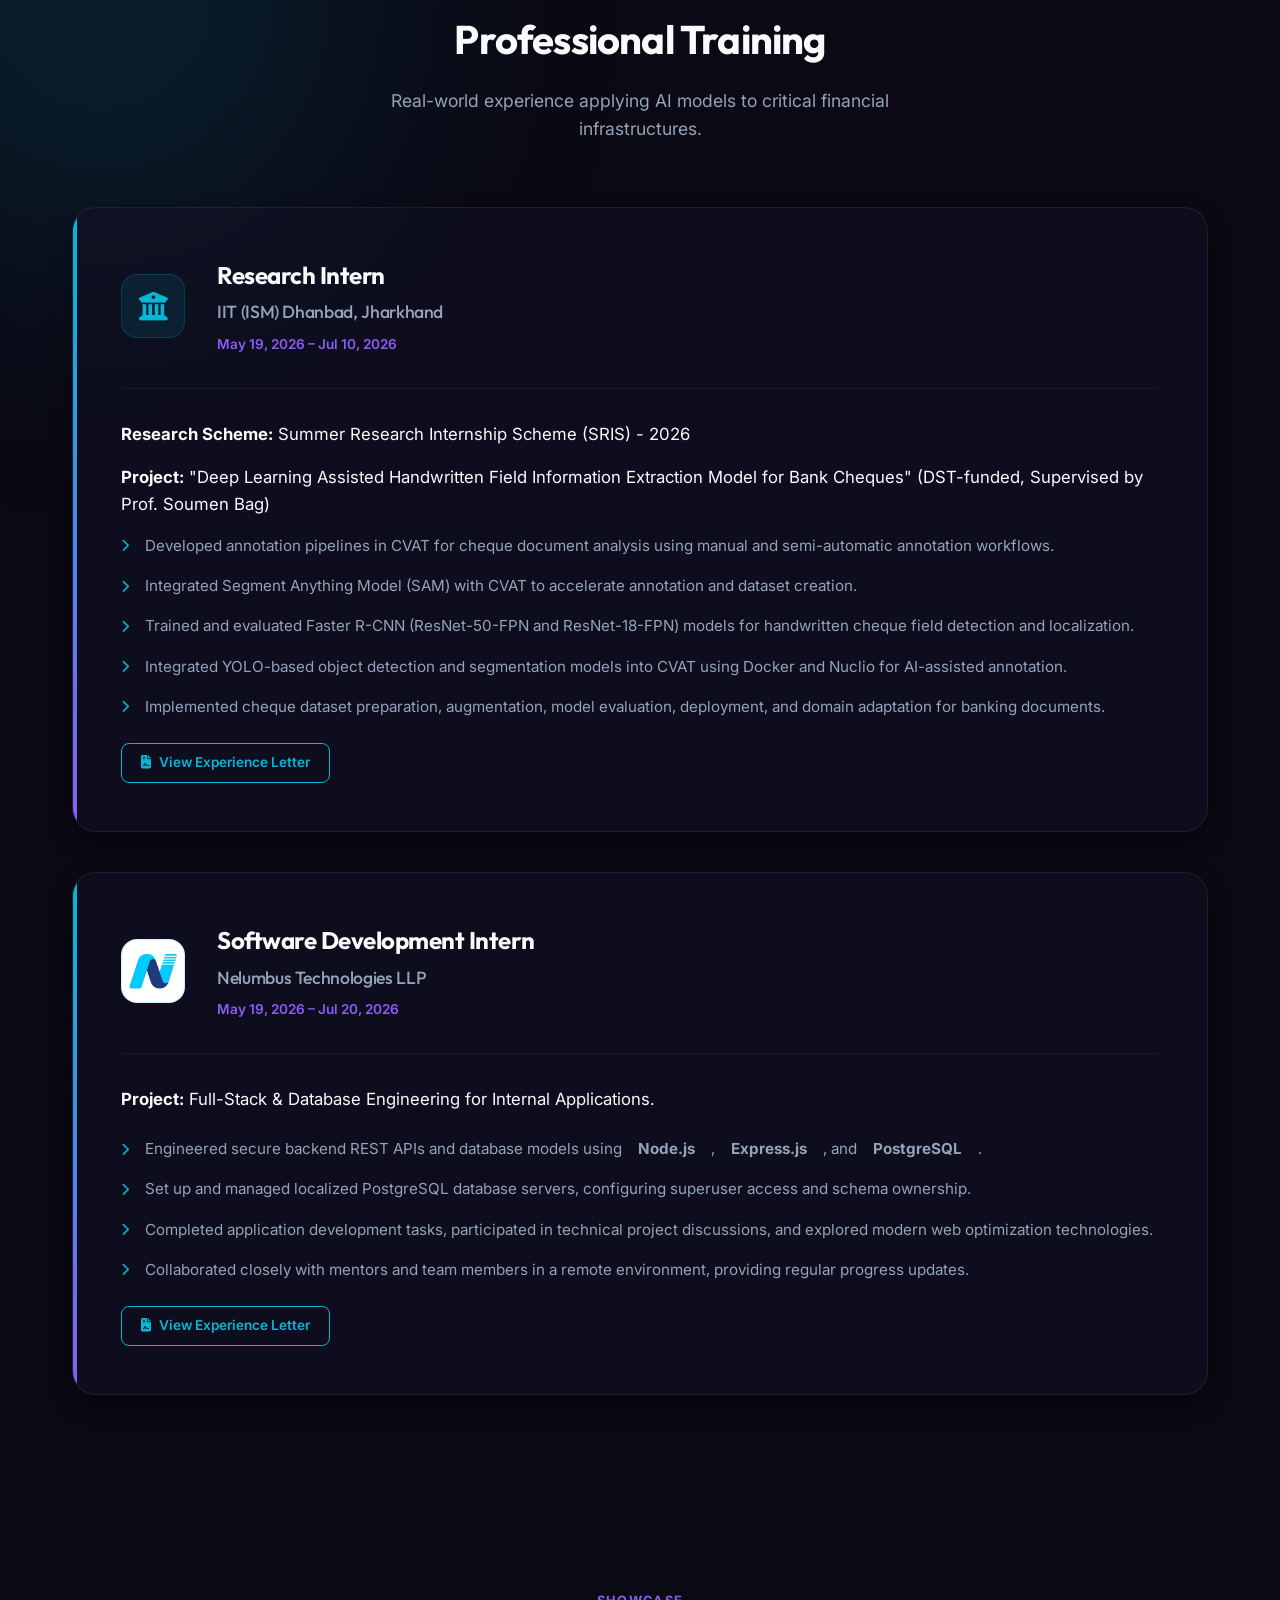
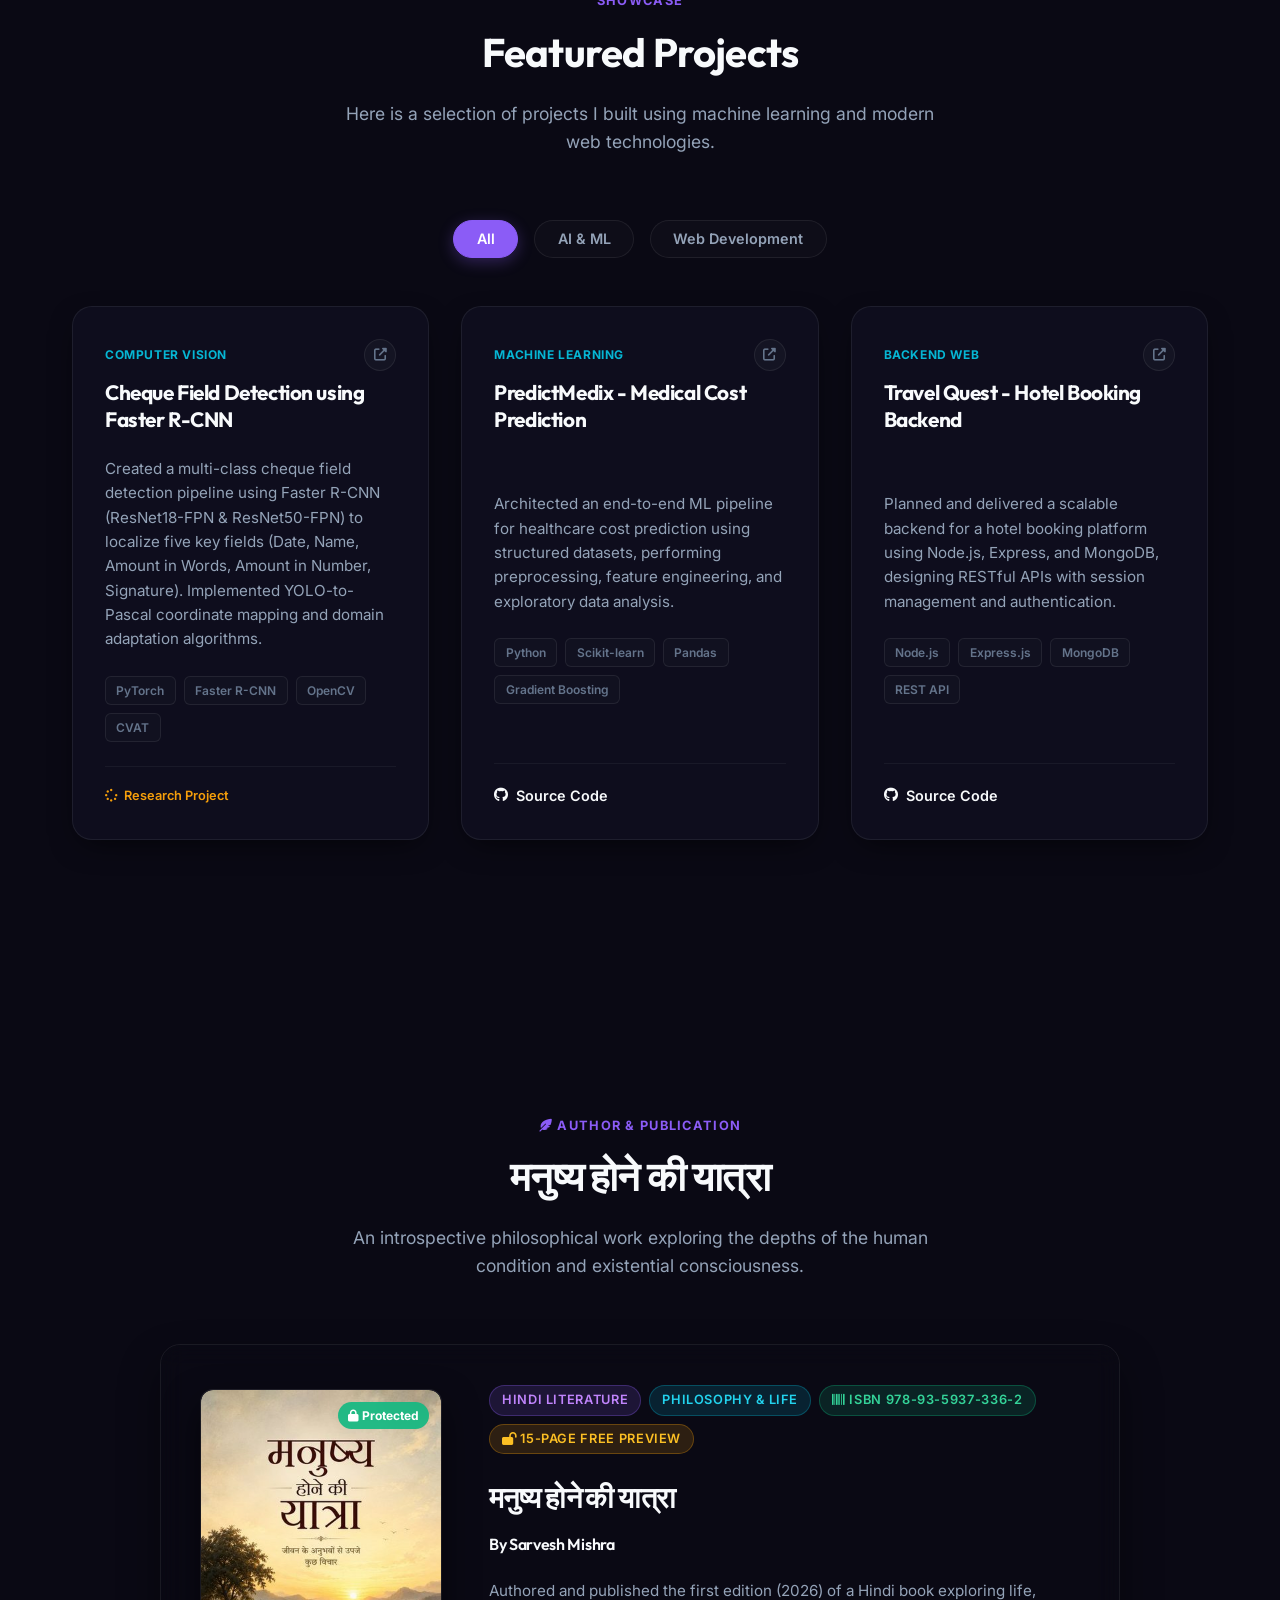
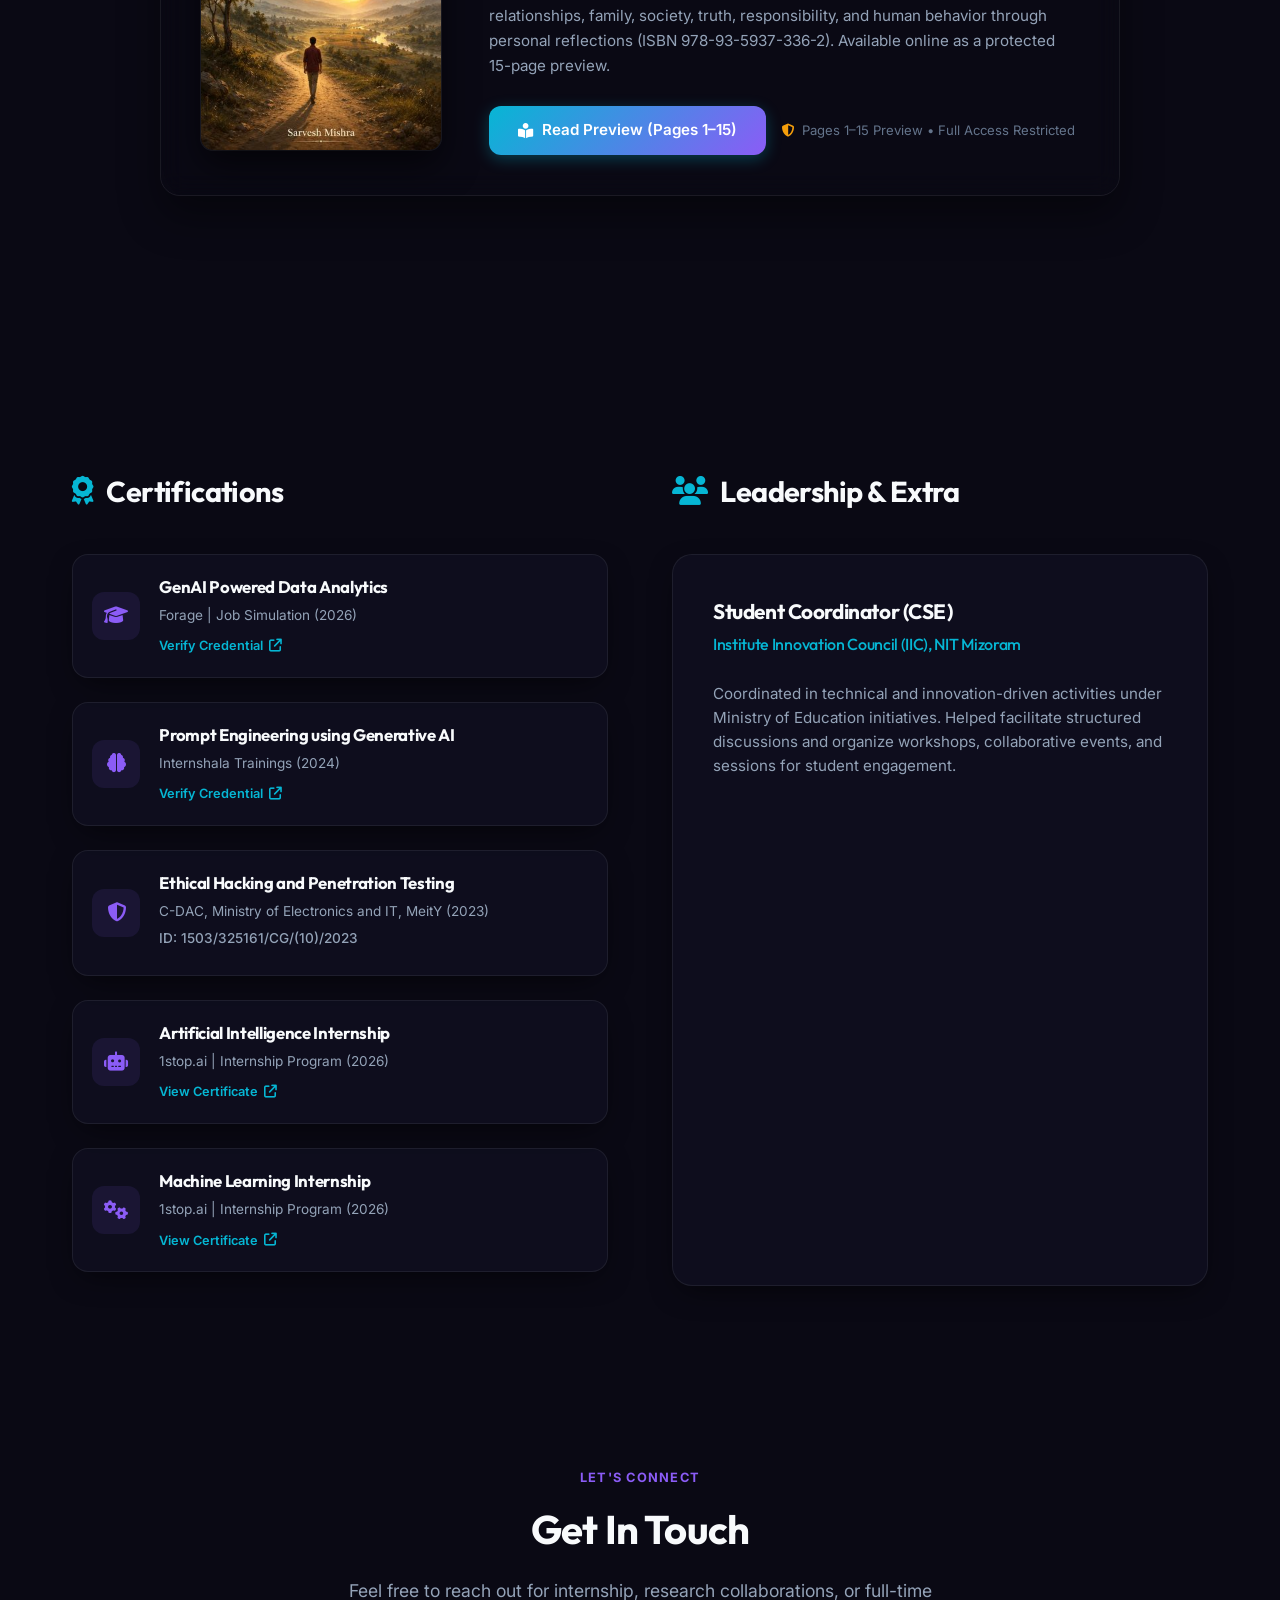
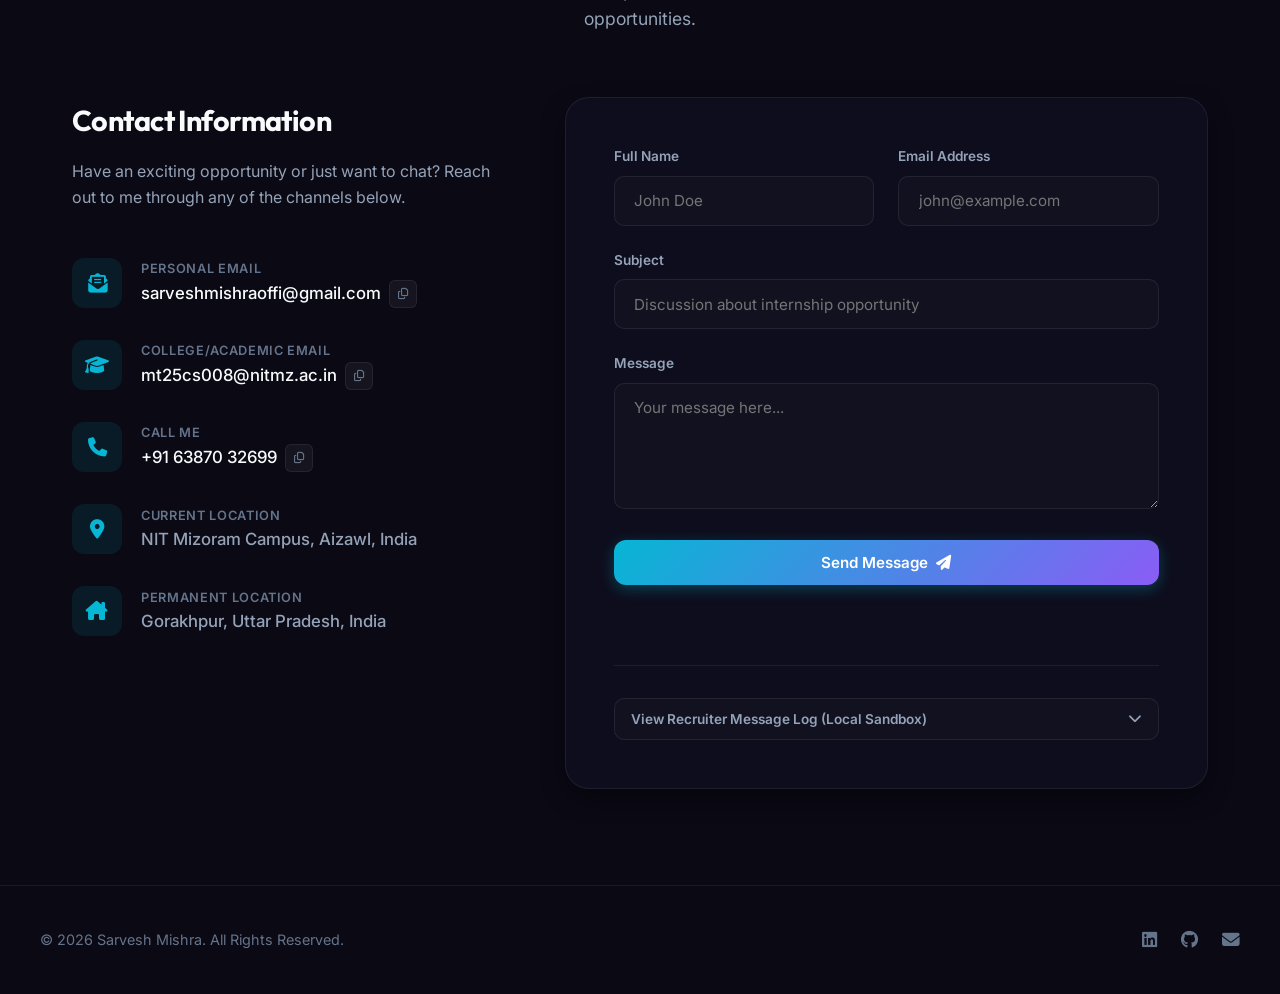
==== commit a8c68f6b: "feat: update resume PDF and sync portfolio with new CV details (M.Tech CGPA 8.00, book ISBN)" ====
--- a/index.html
+++ b/index.html
@@ -87,7 +87,7 @@
                             <span>View My Work</span>
                             <i class="fa-solid fa-arrow-right-long"></i>
                         </a>
-                        <a href="assets/Sarvesh_Mishra_Resume.pdf" download class="btn btn-secondary" title="Download Resume PDF">
+                        <a href="https://sarveshmishraoffi-data-sarvesh-portfolio.static.hf.space/assets/Sarvesh_Mishra_Resume.pdf" target="_blank" class="btn btn-secondary" title="View & Download Resume PDF">
                             <i class="fa-solid fa-file-arrow-down"></i>
                             <span>Download CV</span>
                         </a>
@@ -152,7 +152,7 @@
                                     <span class="timeline-date">2025 - 2027</span>
                                     <h4>M.Tech in Computer Science & Engineering</h4>
                                     <h5>National Institute of Technology, Mizoram</h5>
-                                    <p>Focusing on advanced machine learning, neural networks, and pattern recognition. Current CGPA: <strong>7.92</strong></p>
+                                    <p>Focusing on advanced machine learning, neural networks, and pattern recognition. Current CGPA: <strong>8.00</strong></p>
                                 </div>
                             </div>
                             <div class="timeline-item">
@@ -610,12 +610,13 @@
                         <div style="display: flex; gap: 0.5rem; flex-wrap: wrap;">
                             <span class="project-tag" style="background: rgba(139, 92, 246, 0.15); color: #c084fc; border: 1px solid rgba(139, 92, 246, 0.3); padding: 4px 12px; border-radius: 9999px; font-size: 0.8rem; font-weight: 600;">Hindi Literature</span>
                             <span class="project-tag" style="background: rgba(6, 182, 212, 0.15); color: #22d3ee; border: 1px solid rgba(6, 182, 212, 0.3); padding: 4px 12px; border-radius: 9999px; font-size: 0.8rem; font-weight: 600;">Philosophy & Life</span>
+                            <span class="project-tag" style="background: rgba(16, 185, 129, 0.15); color: #34d399; border: 1px solid rgba(16, 185, 129, 0.3); padding: 4px 12px; border-radius: 9999px; font-size: 0.8rem; font-weight: 600;"><i class="fa-solid fa-barcode"></i> ISBN 978-93-5937-336-2</span>
                             <span class="project-tag" style="background: rgba(245, 158, 11, 0.15); color: #fbbf24; border: 1px solid rgba(245, 158, 11, 0.3); padding: 4px 12px; border-radius: 9999px; font-size: 0.8rem; font-weight: 600;"><i class="fa-solid fa-lock-open"></i> 15-Page Free Preview</span>
                         </div>
                         <h3 style="font-size: 1.8rem; font-weight: 800; color: var(--text-primary); margin: 0;">मनुष्य होने की यात्रा</h3>
                         <h4 style="font-size: 1rem; font-weight: 600; color: var(--accent-cyan); margin-top: -0.5rem;">By Sarvesh Mishra</h4>
                         <p style="color: var(--text-secondary); line-height: 1.65; font-size: 0.95rem; margin: 0;">
-                            A philosophical exploration of thoughts, self-awareness, and human existence. Published exclusively as an online reading preview (Pages 1–15) with digital rights protection. Contact author for full access.
+                            Authored and published the first edition (2026) of a Hindi book exploring life, relationships, family, society, truth, responsibility, and human behavior through personal reflections (ISBN 978-93-5937-336-2). Available online as a protected 15-page preview.
                         </p>
                         <div style="display: flex; gap: 1rem; align-items: center; margin-top: 0.5rem; flex-wrap: wrap;">
                             <a href="book-reader.html" class="btn btn-primary" style="display: inline-flex; align-items: center; gap: 0.6rem; padding: 0.75rem 1.8rem;">
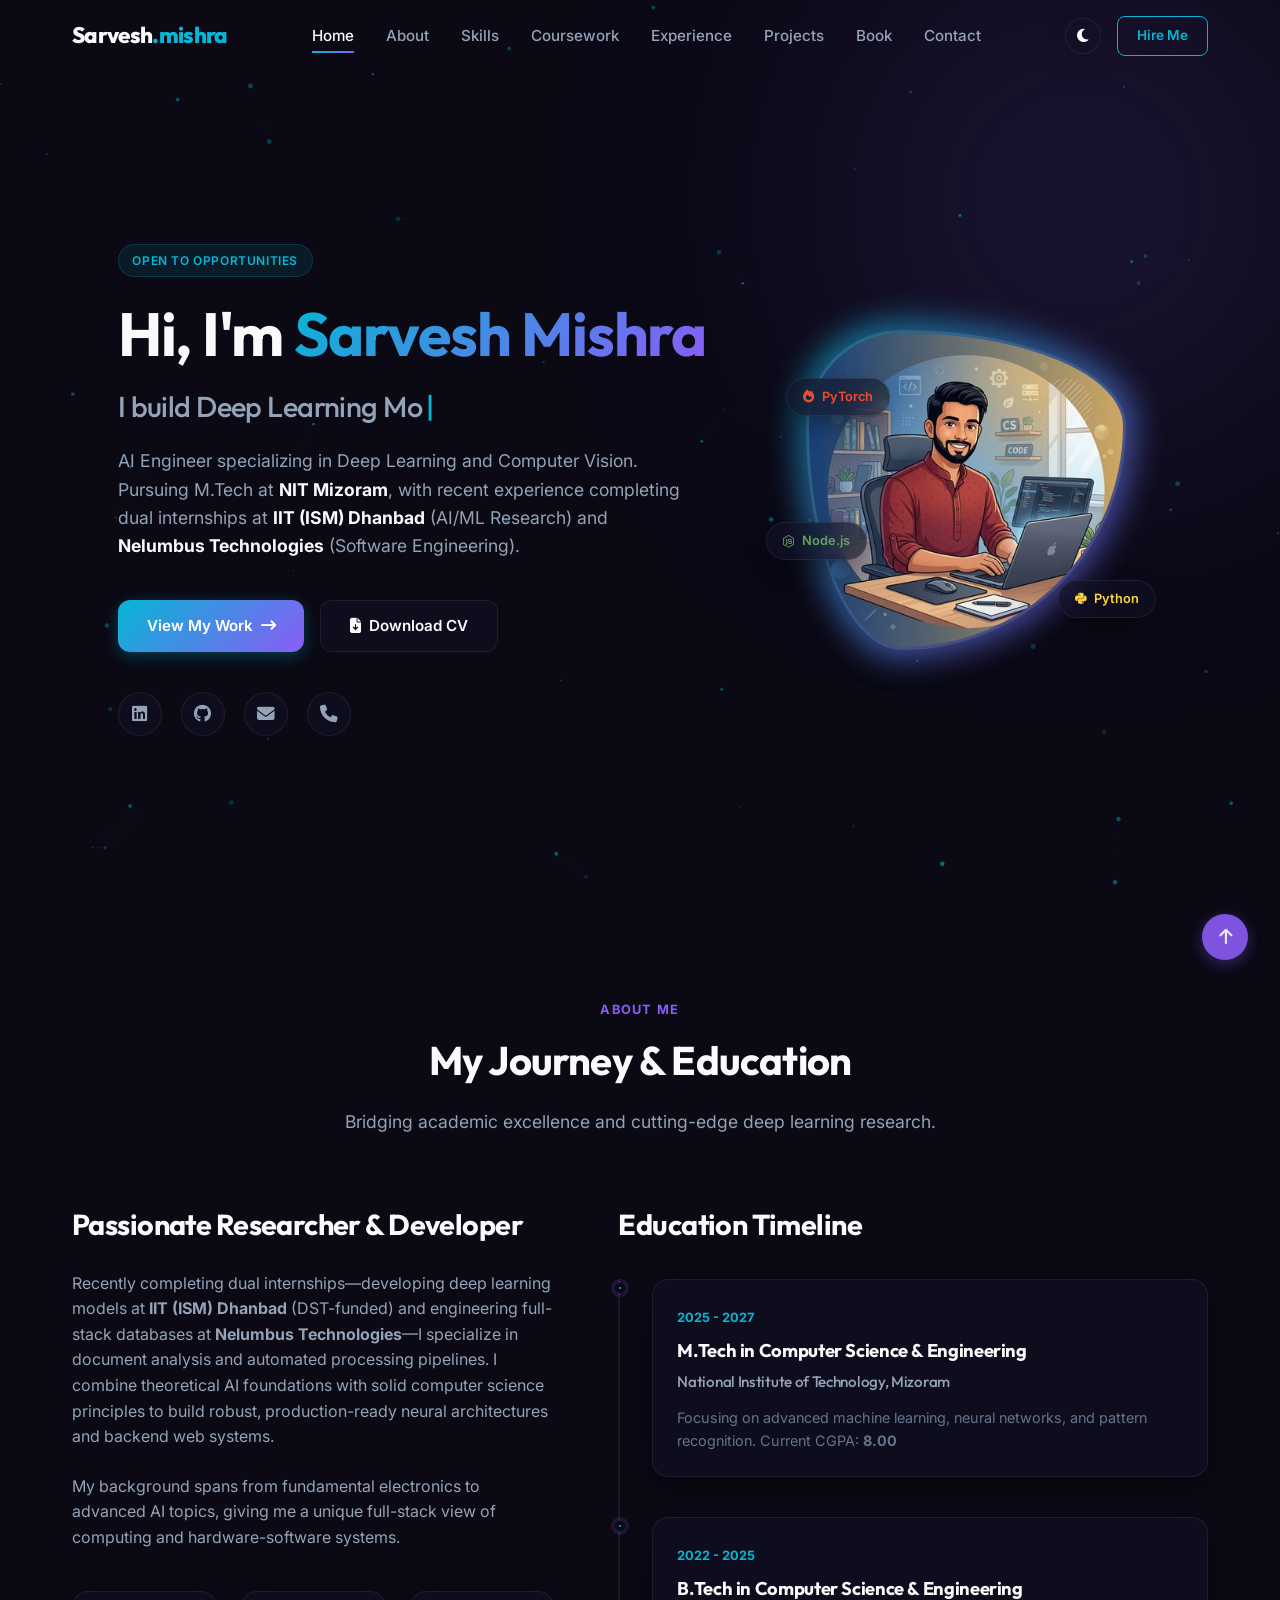
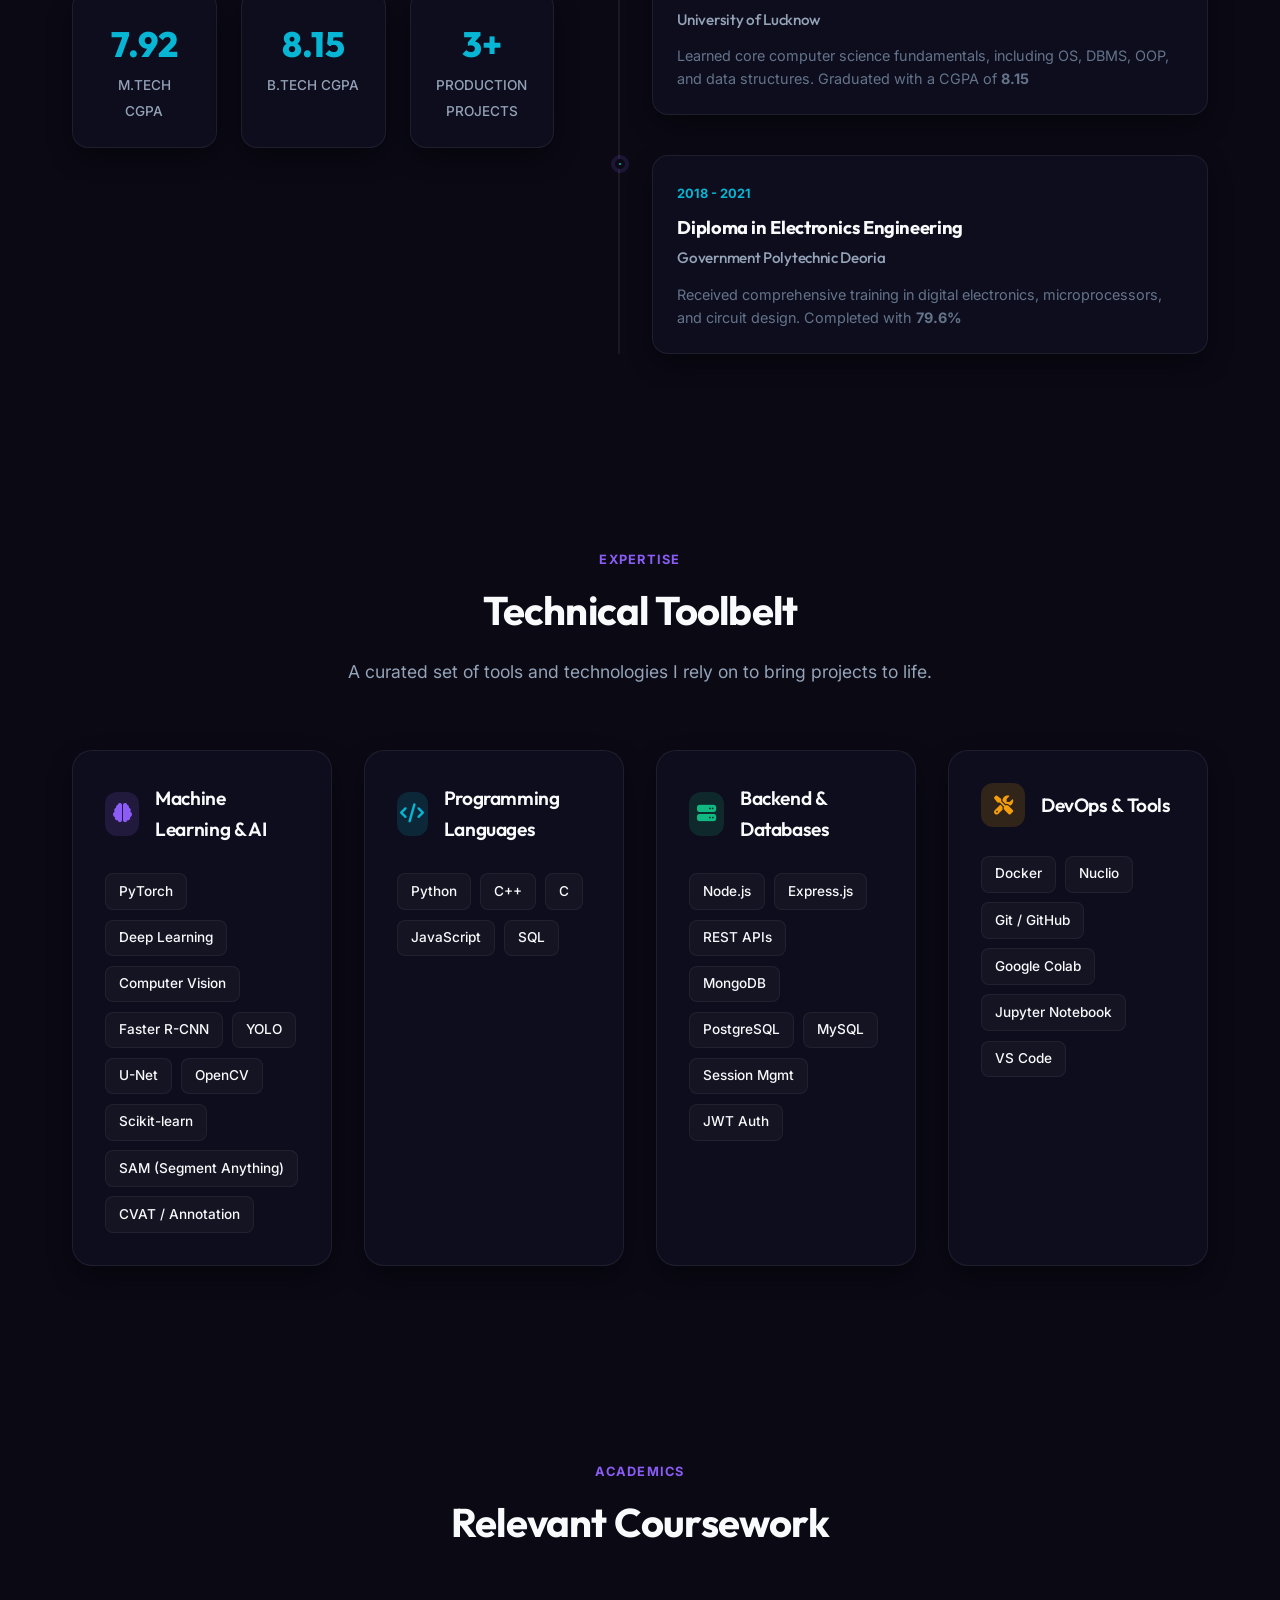
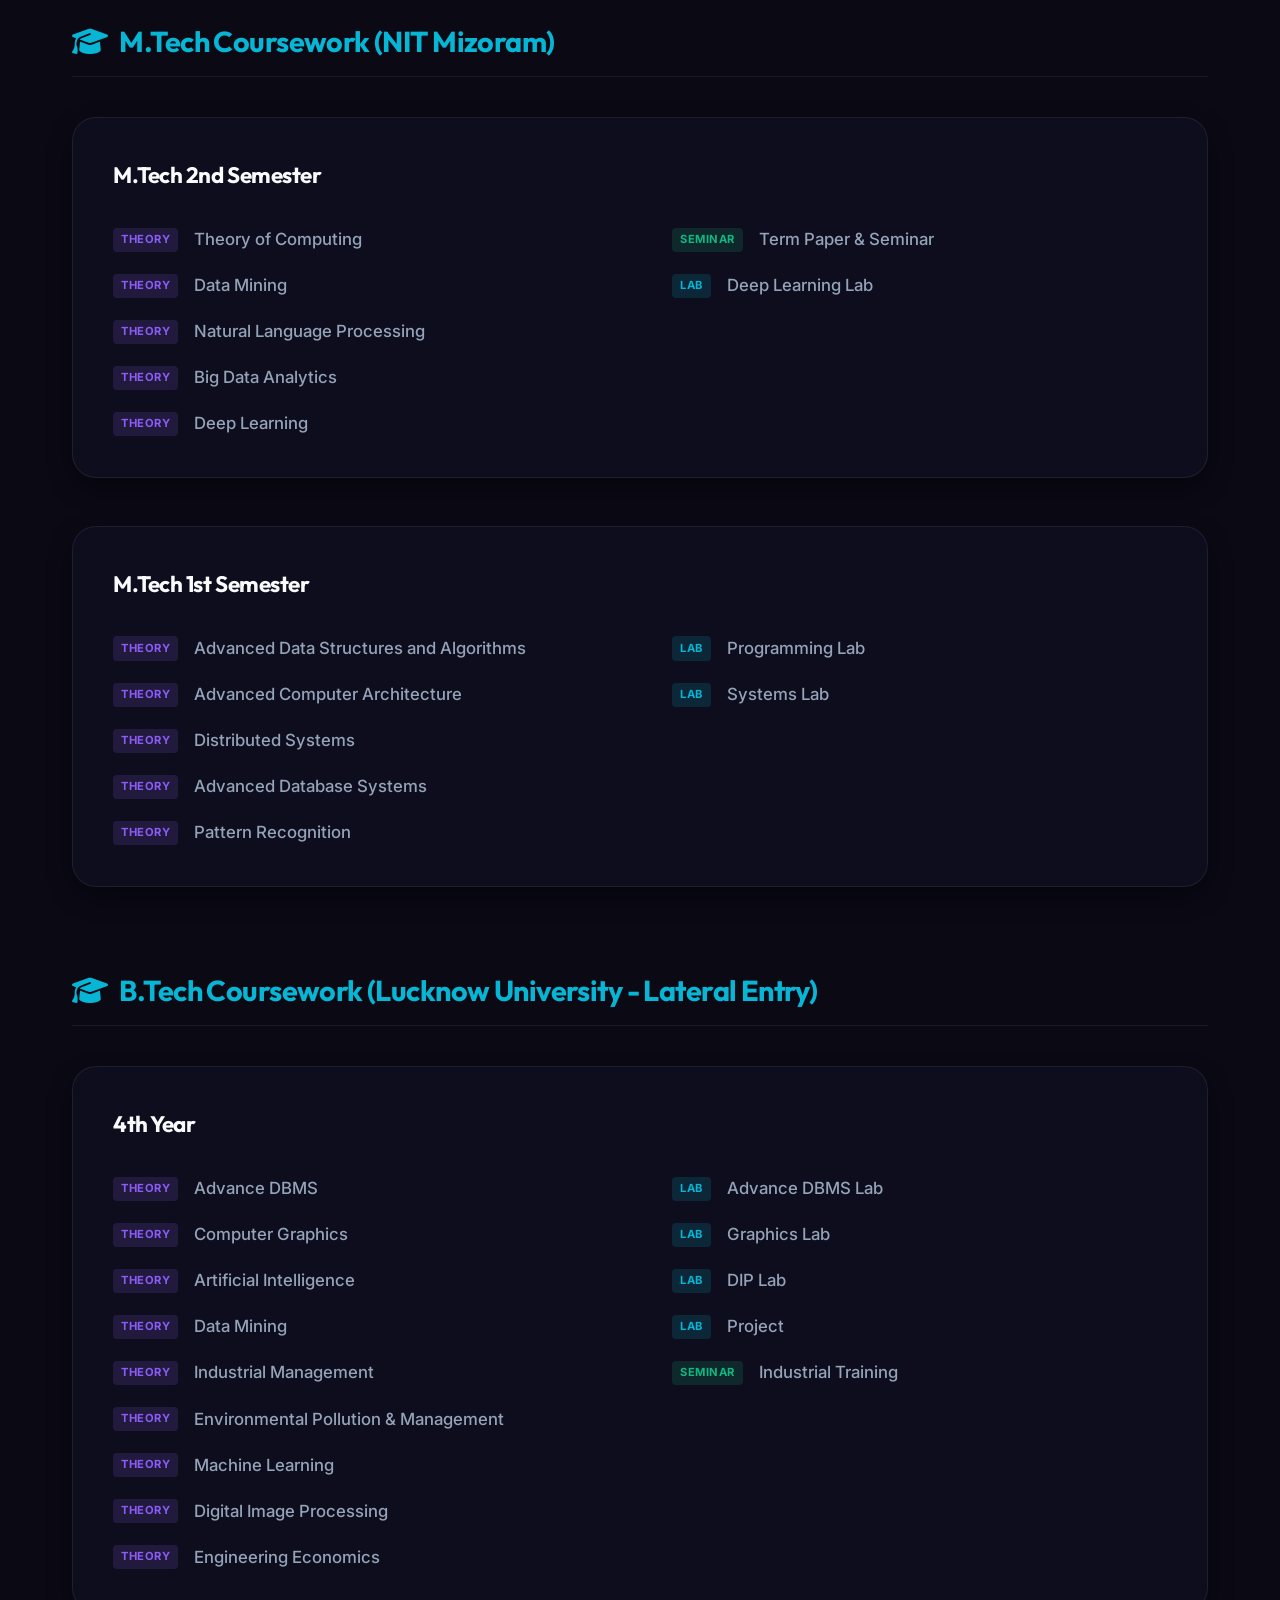
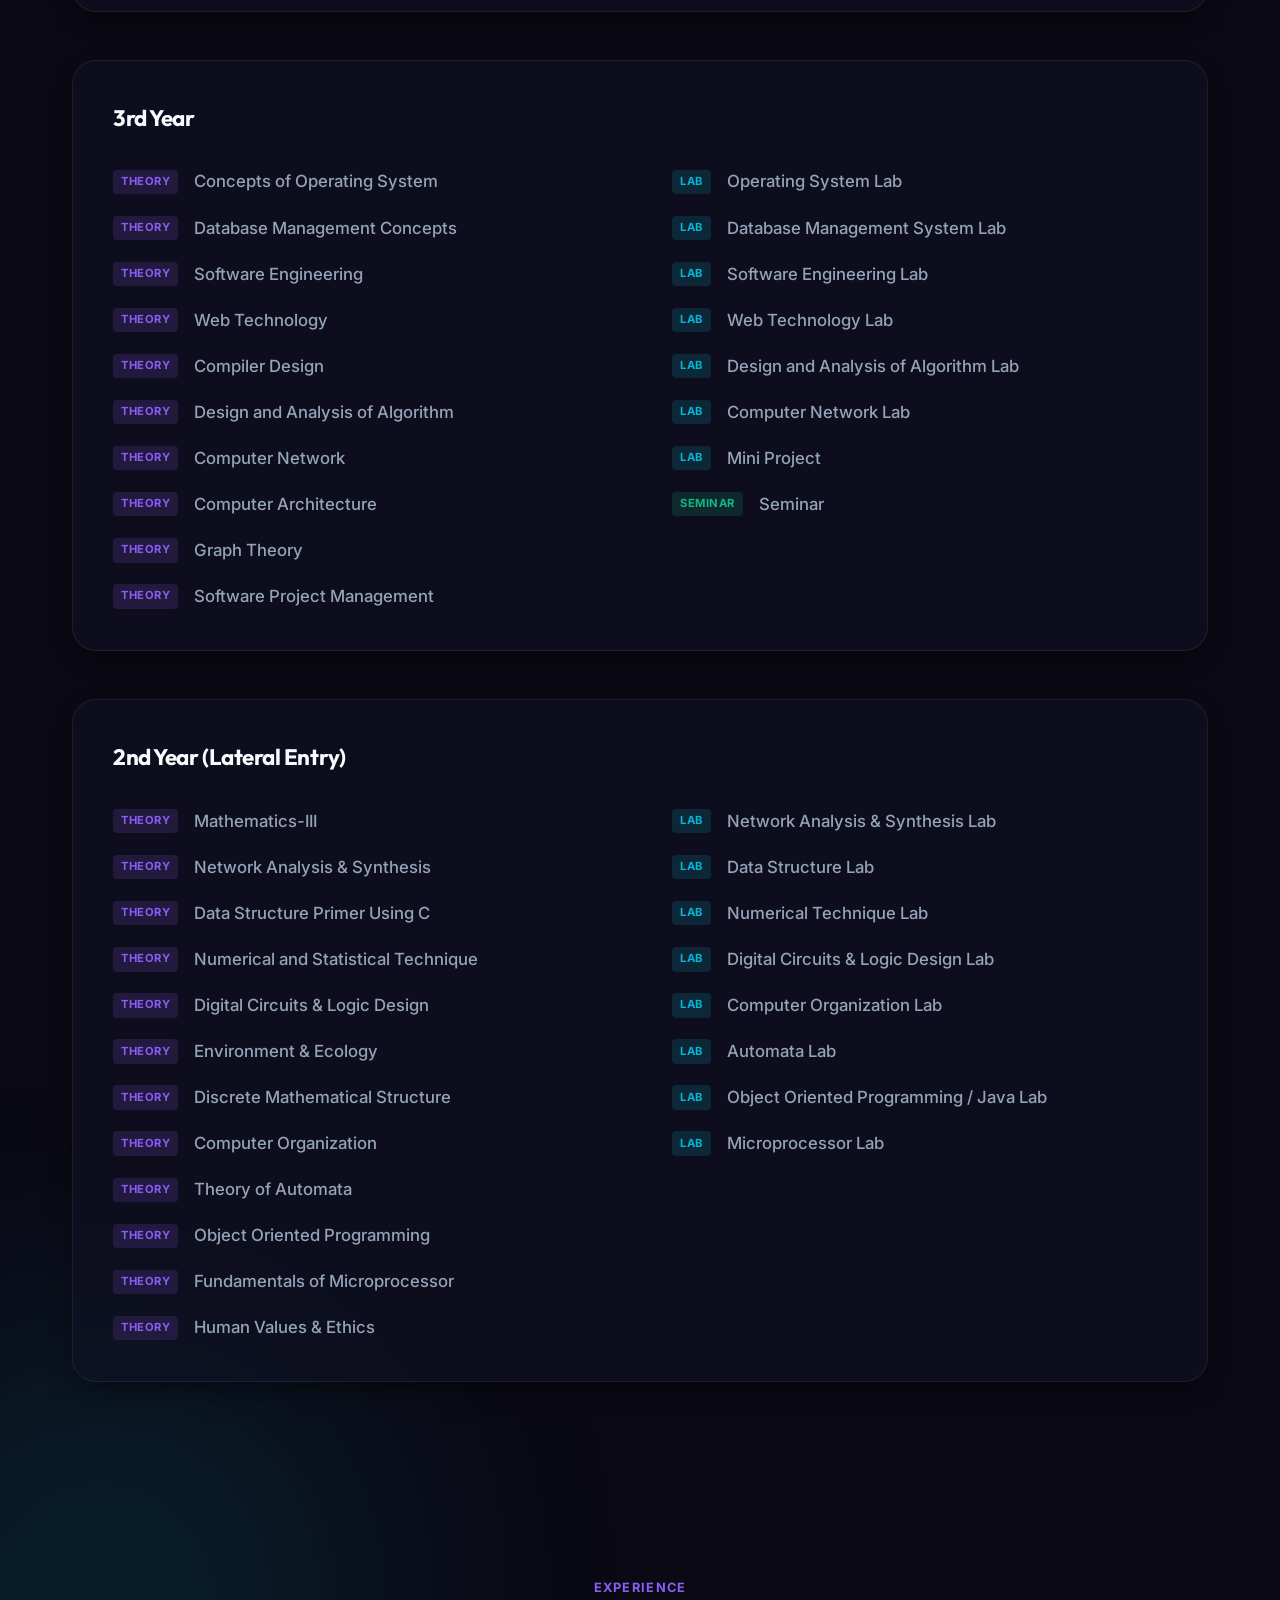
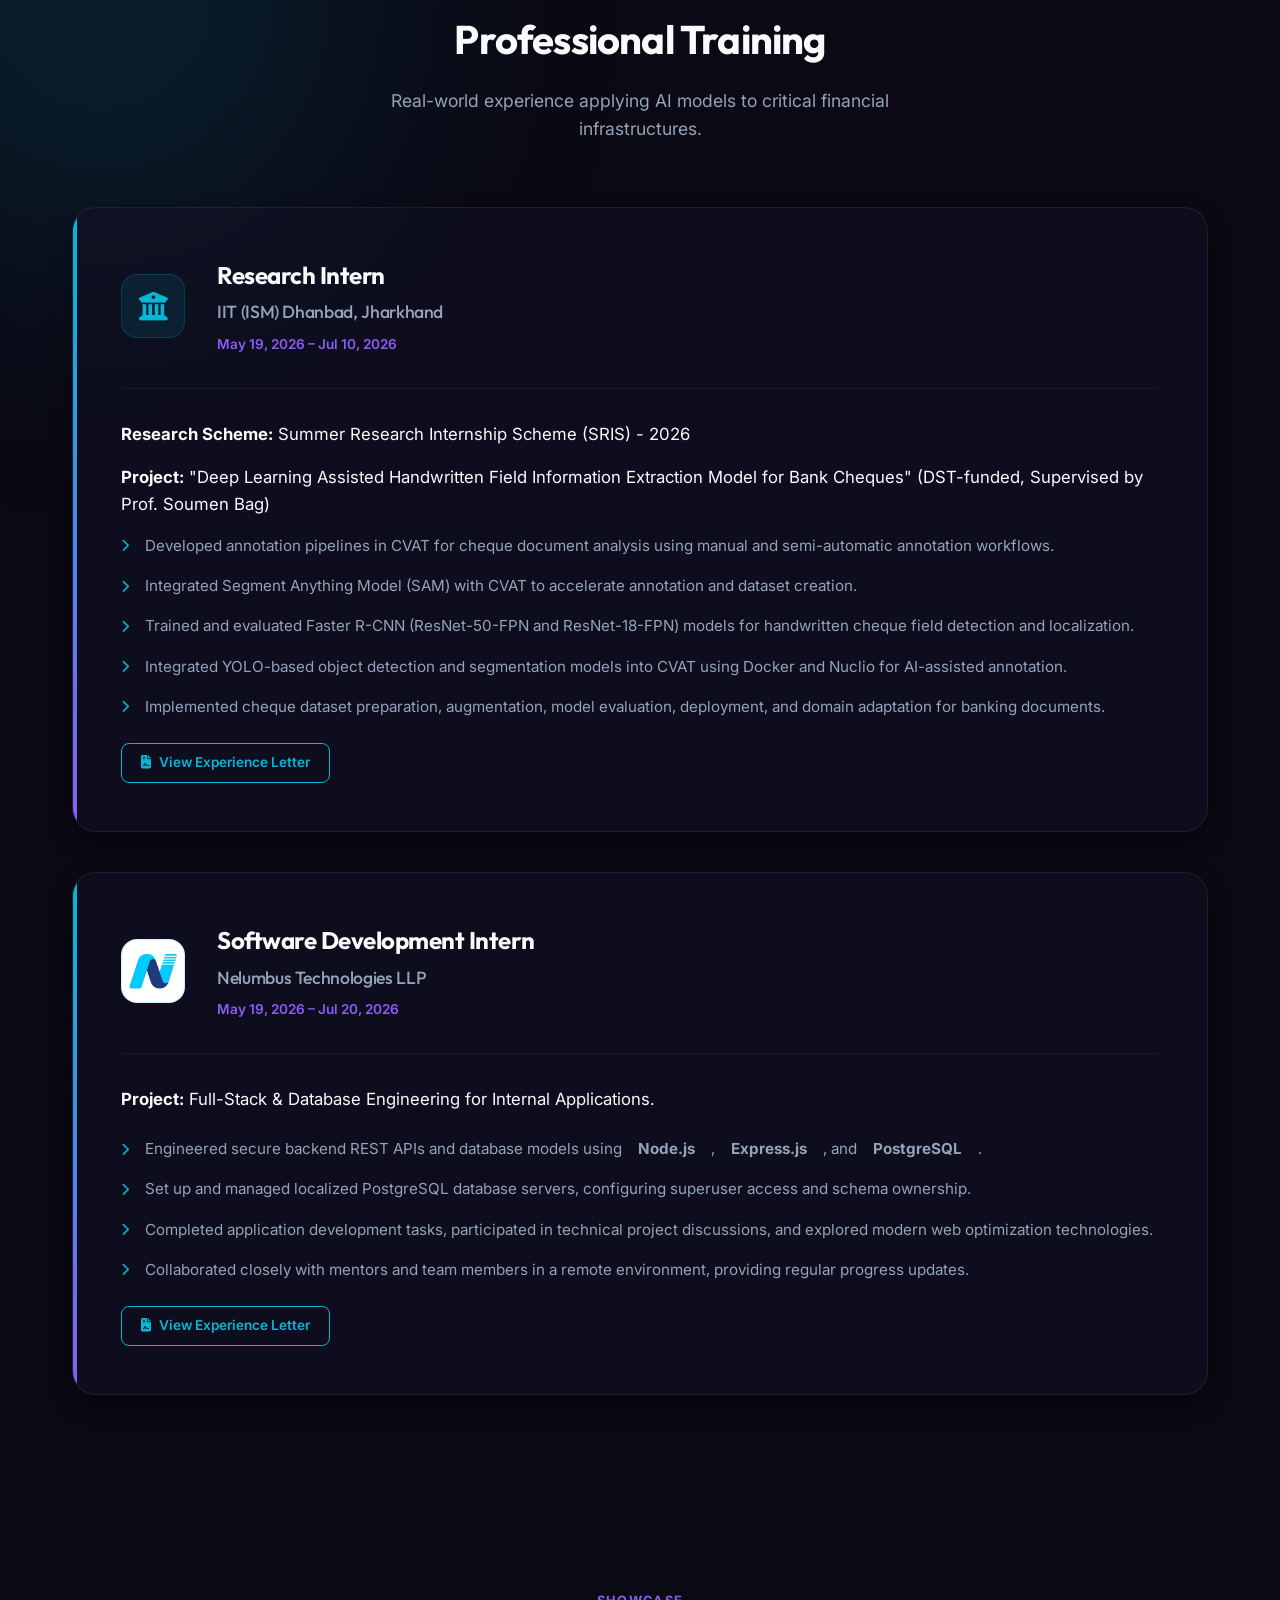
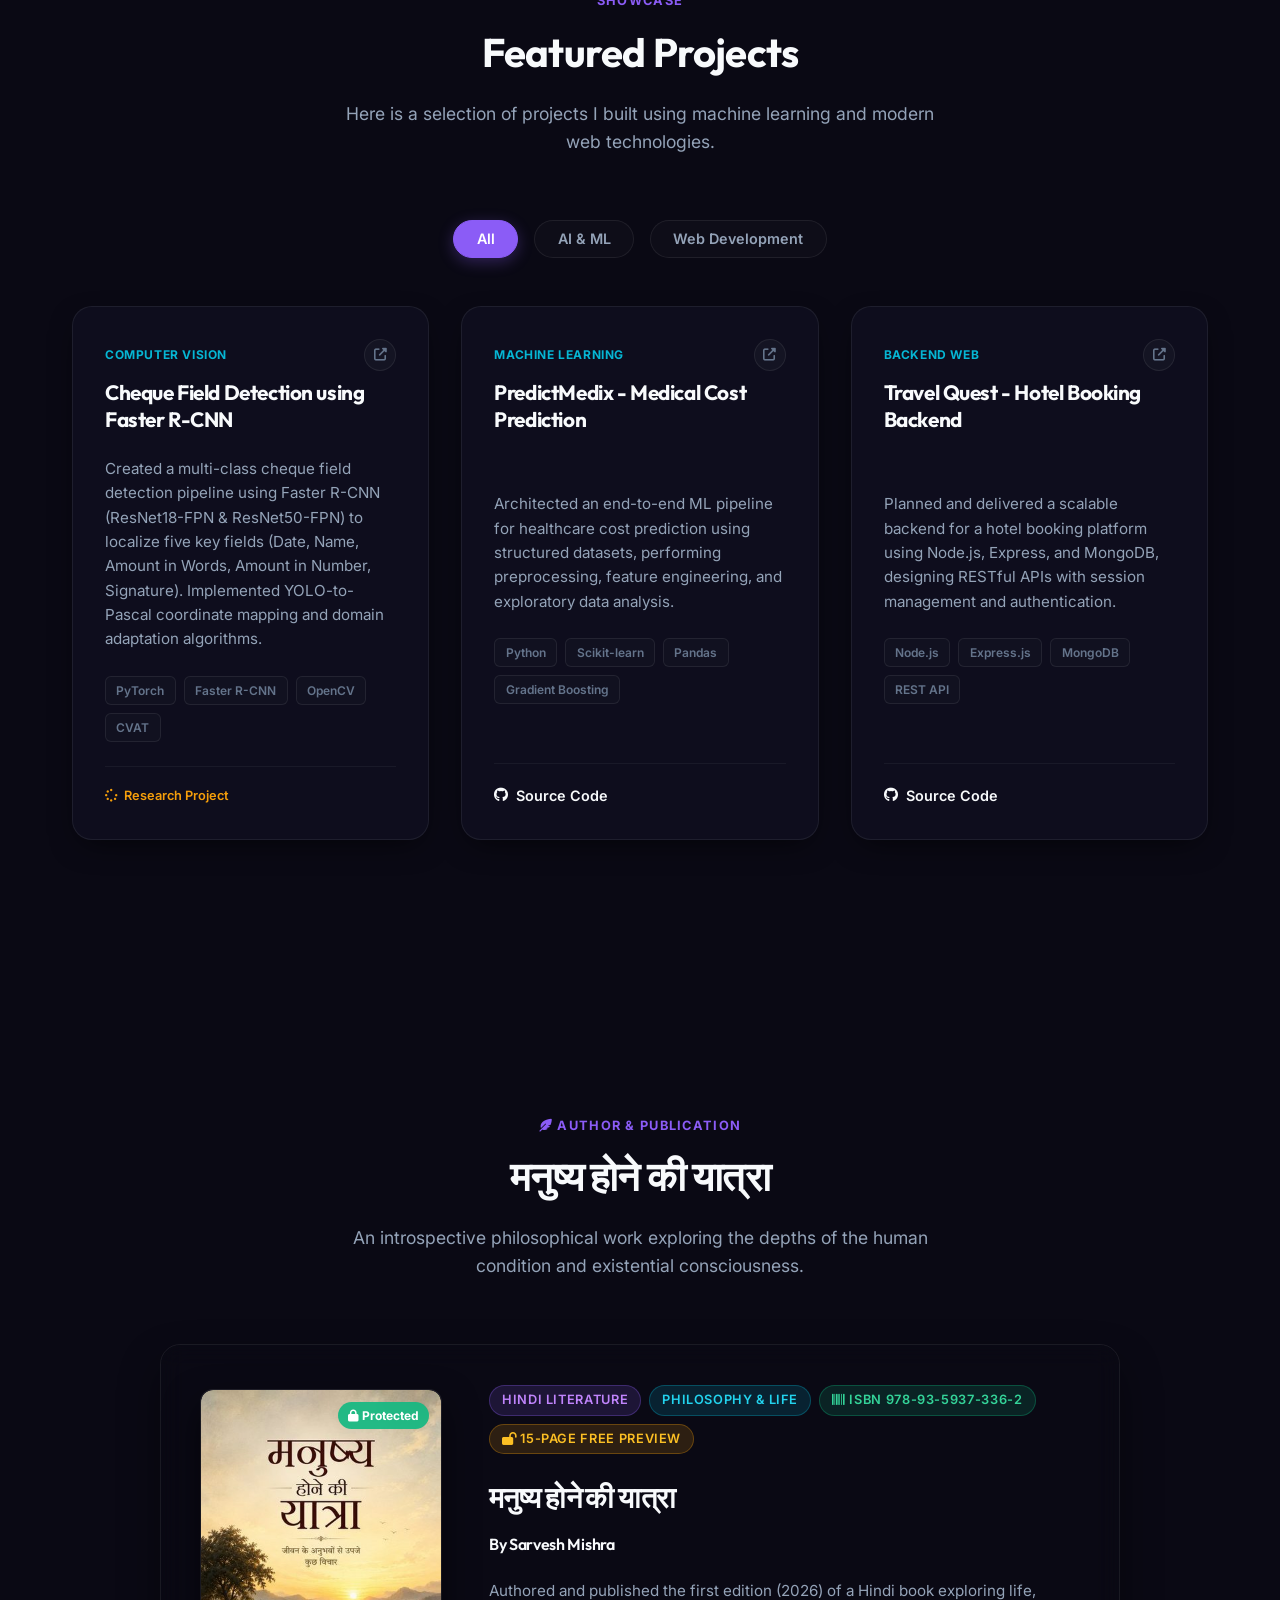
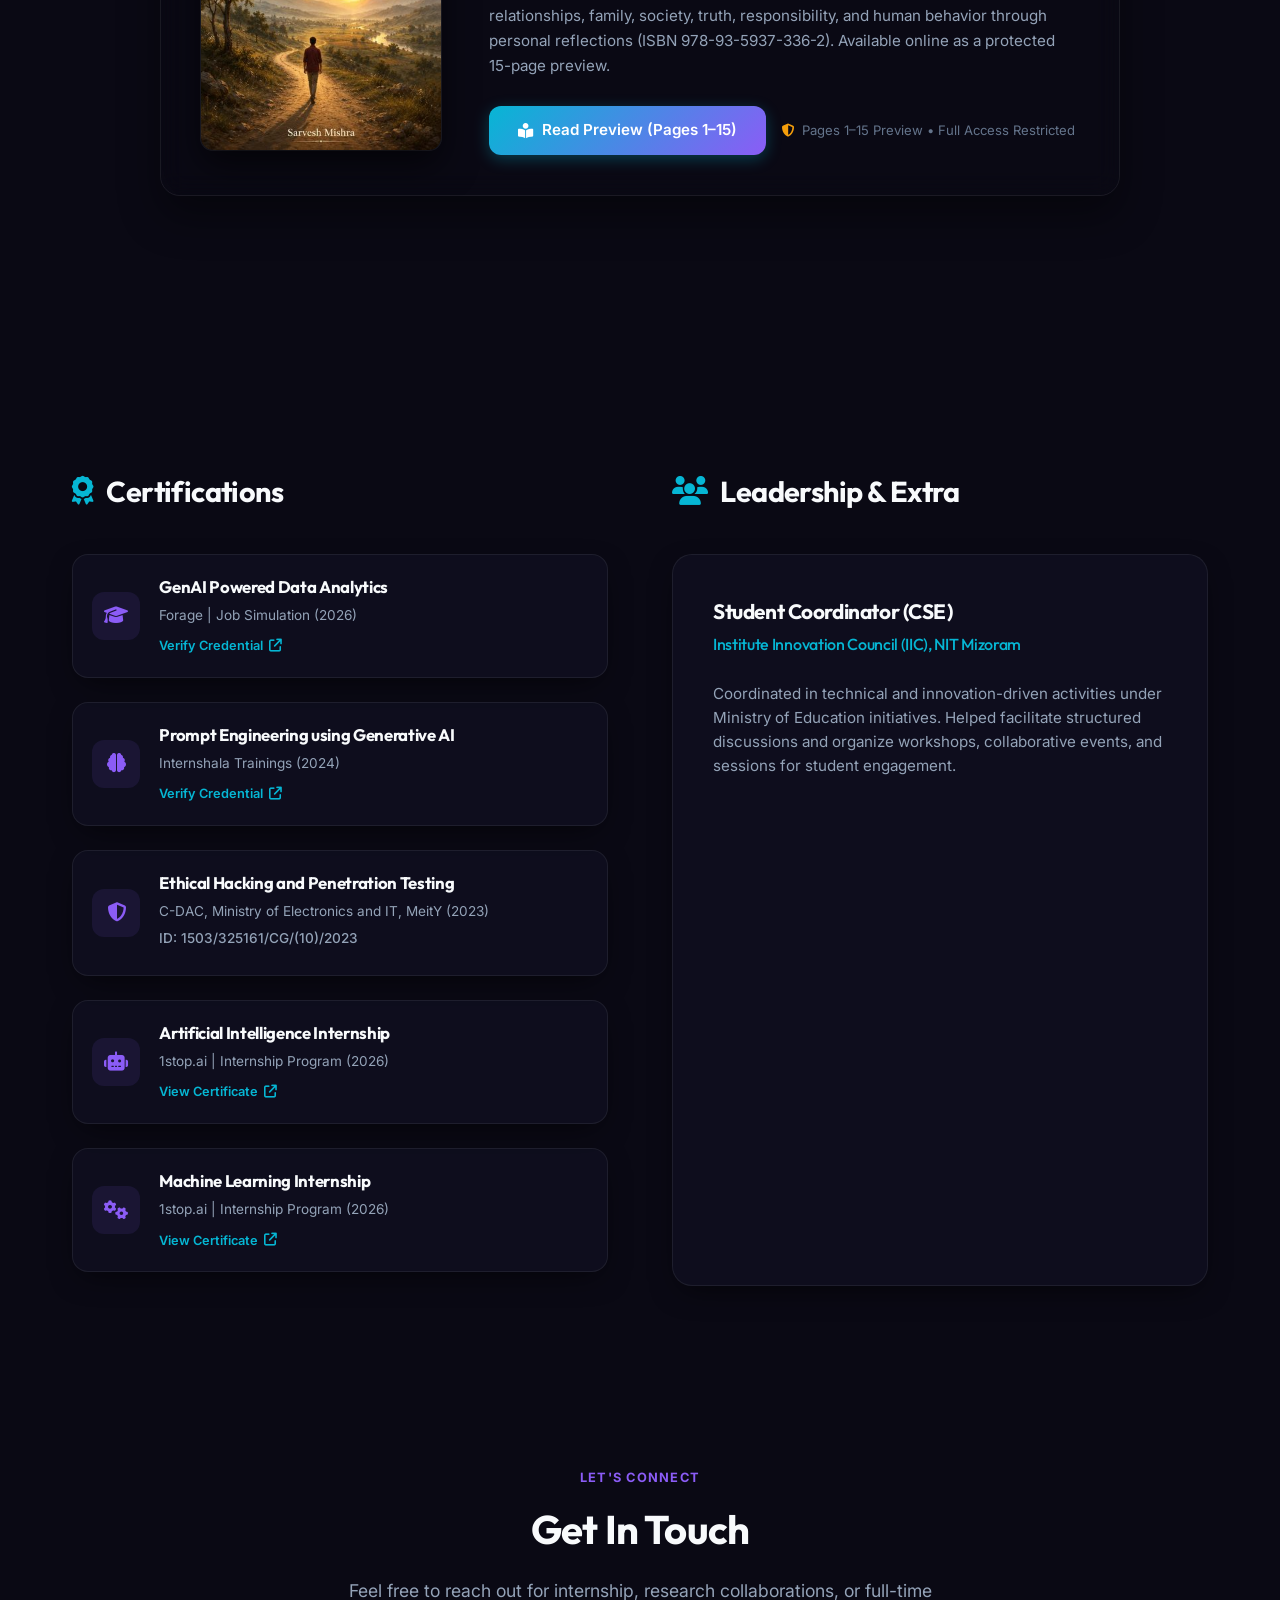
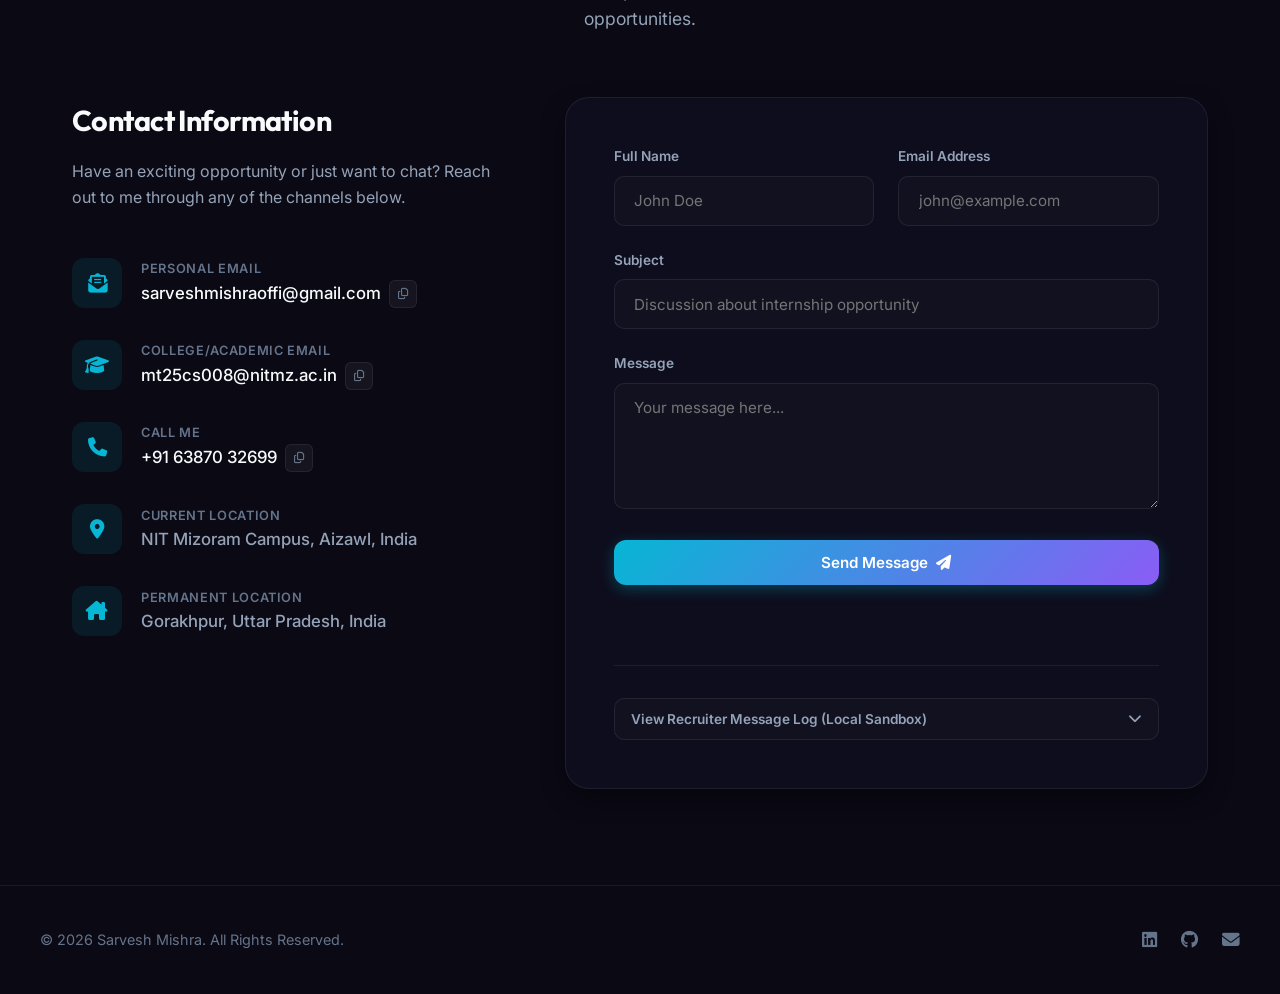
==== commit c01942bc: "fix: store Sarvesh_Mishra_Resume.pdf as real binary in git so GitHub Pages serves full PDF file inst" ====
--- a/index.html
+++ b/index.html
@@ -87,7 +87,7 @@
                             <span>View My Work</span>
                             <i class="fa-solid fa-arrow-right-long"></i>
                         </a>
-                        <a href="https://sarveshmishraoffi-data-sarvesh-portfolio.static.hf.space/assets/Sarvesh_Mishra_Resume.pdf" target="_blank" class="btn btn-secondary" title="View & Download Resume PDF">
+                        <a href="assets/Sarvesh_Mishra_Resume.pdf" download="Sarvesh_Mishra_Resume.pdf" class="btn btn-secondary" title="Download Resume PDF">
                             <i class="fa-solid fa-file-arrow-down"></i>
                             <span>Download CV</span>
                         </a>
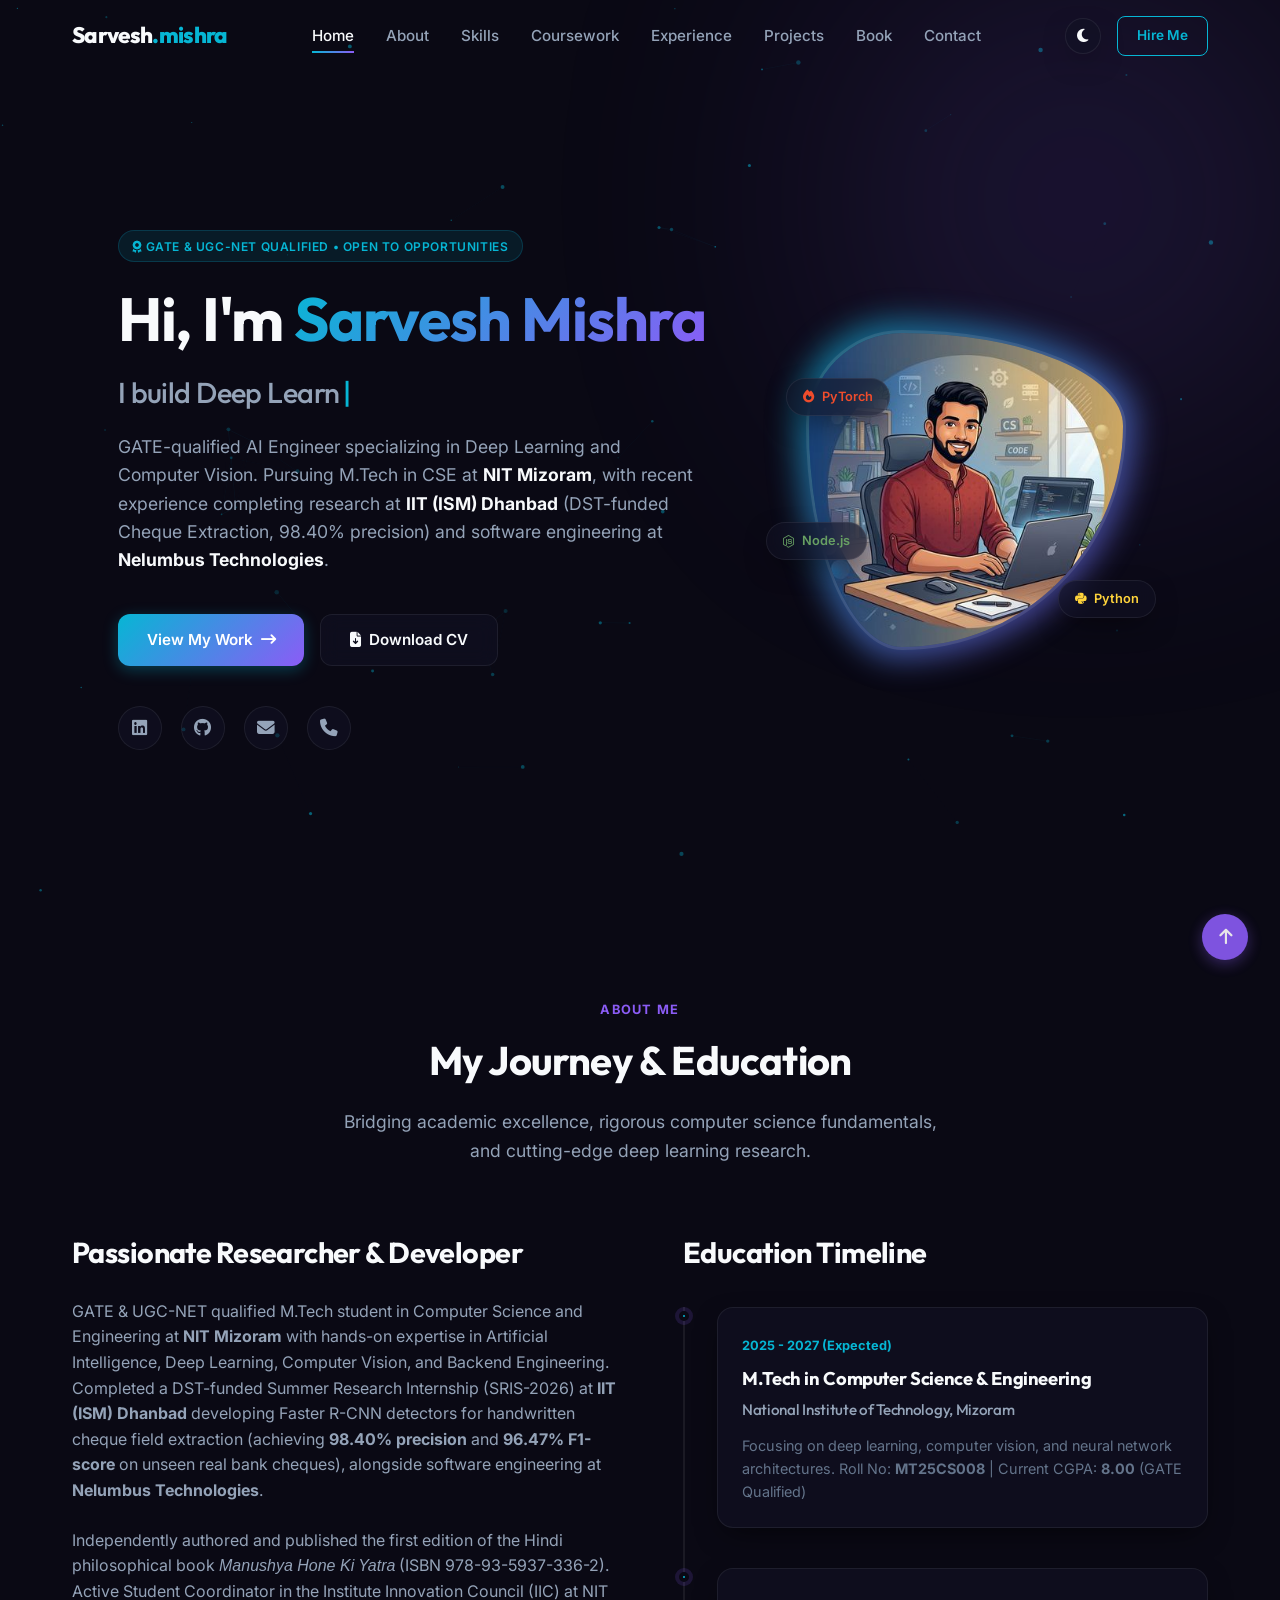
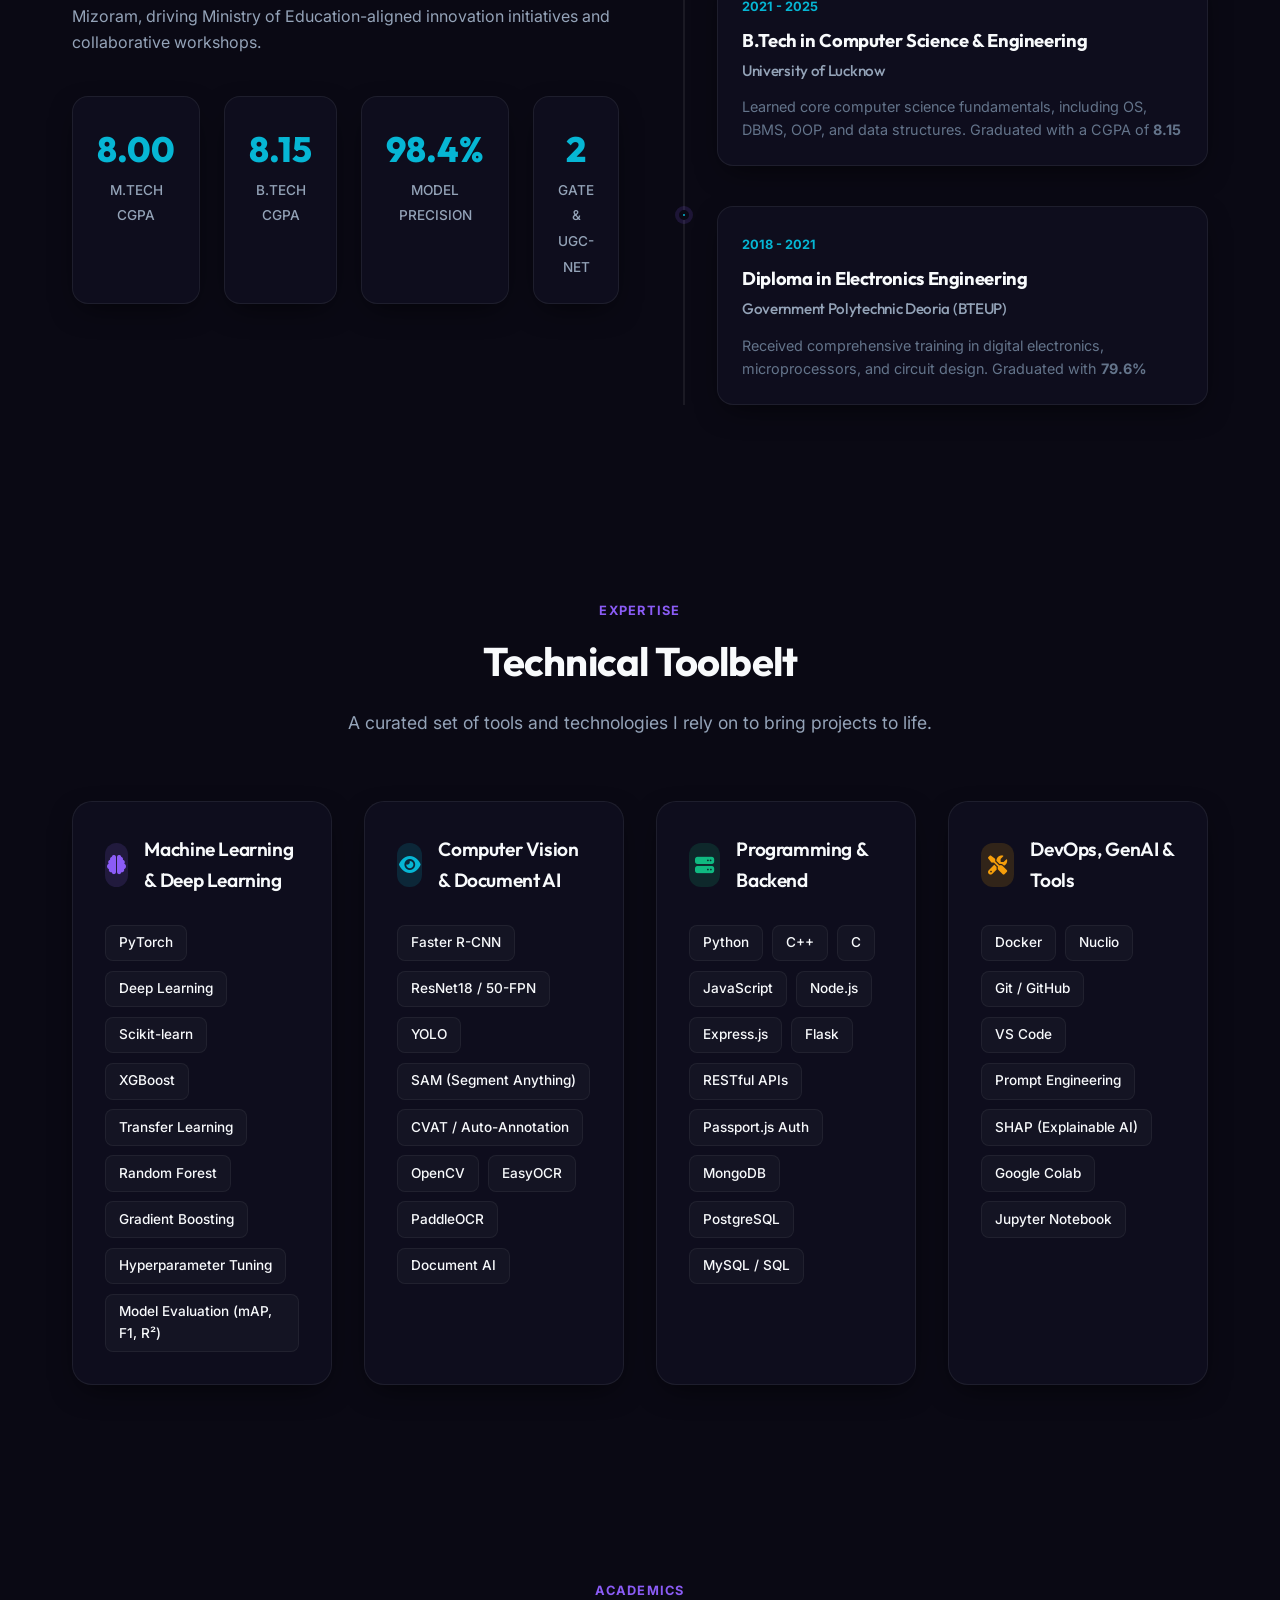
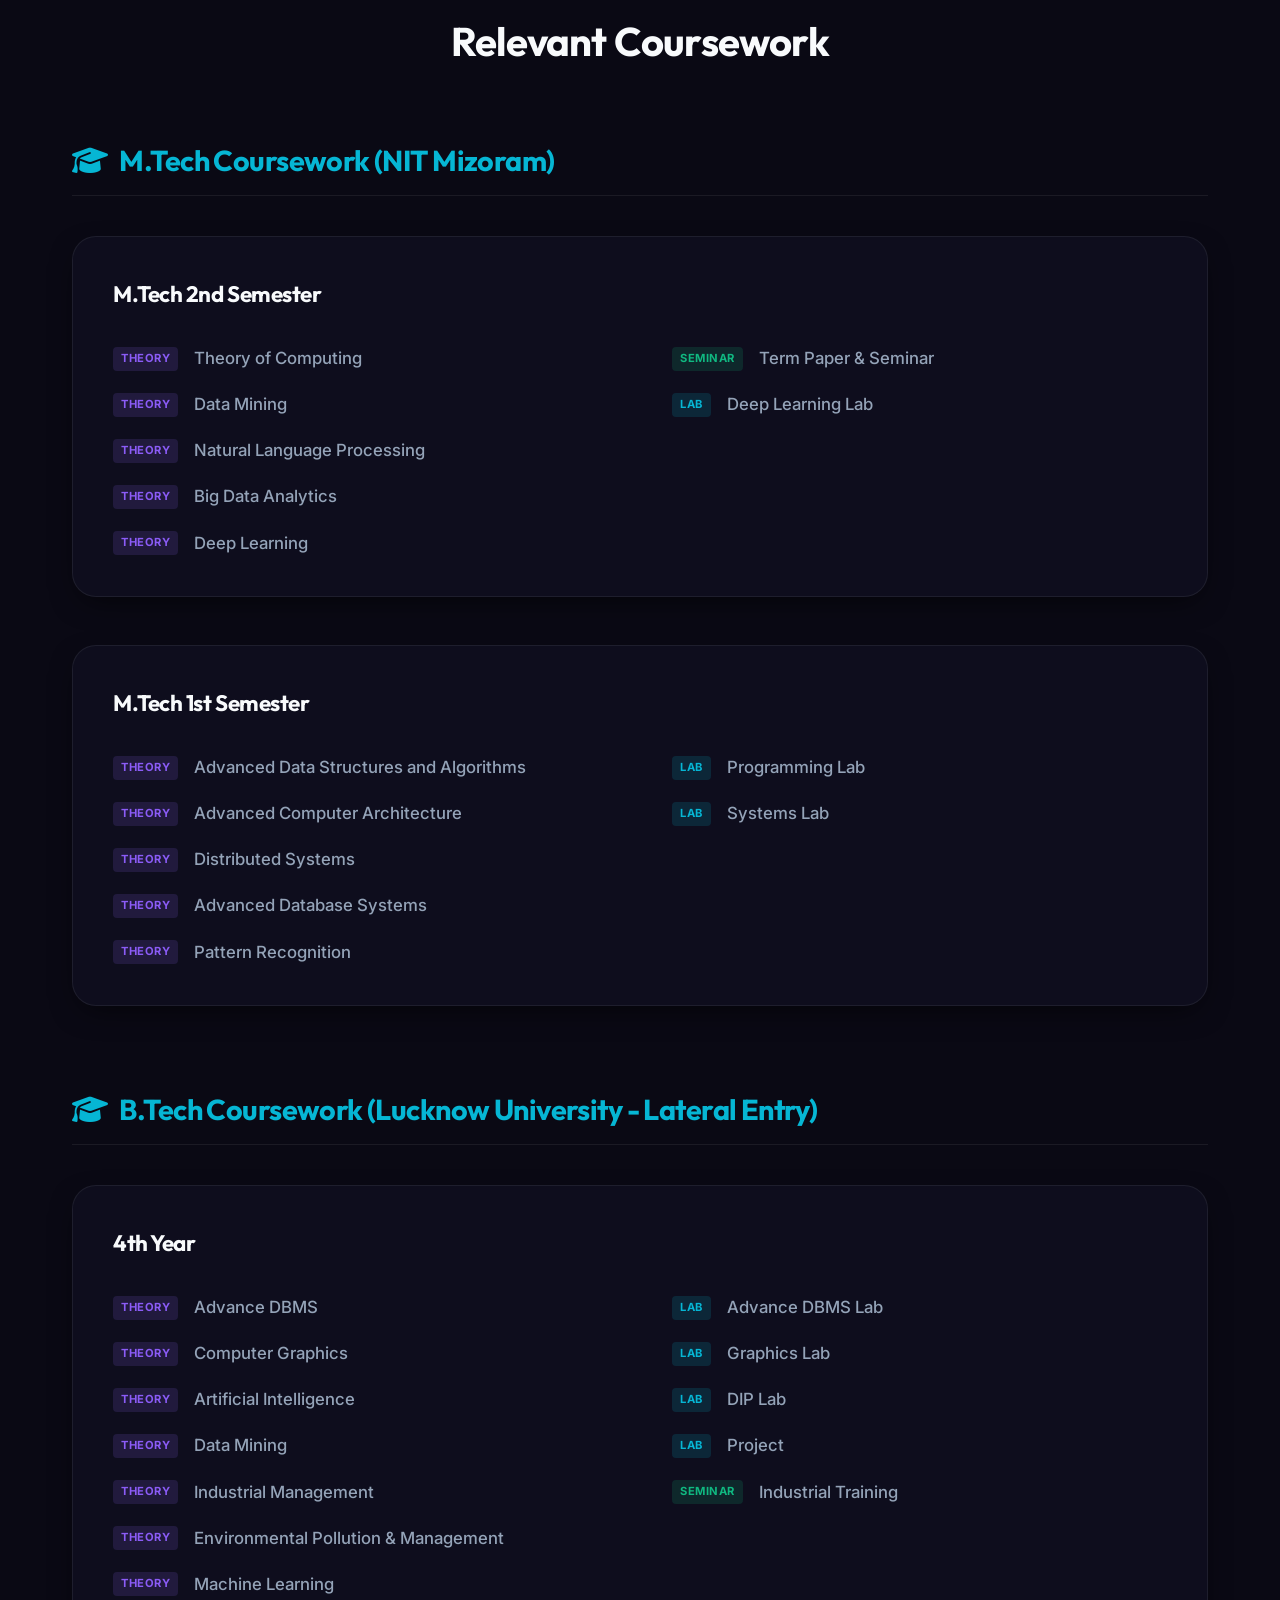
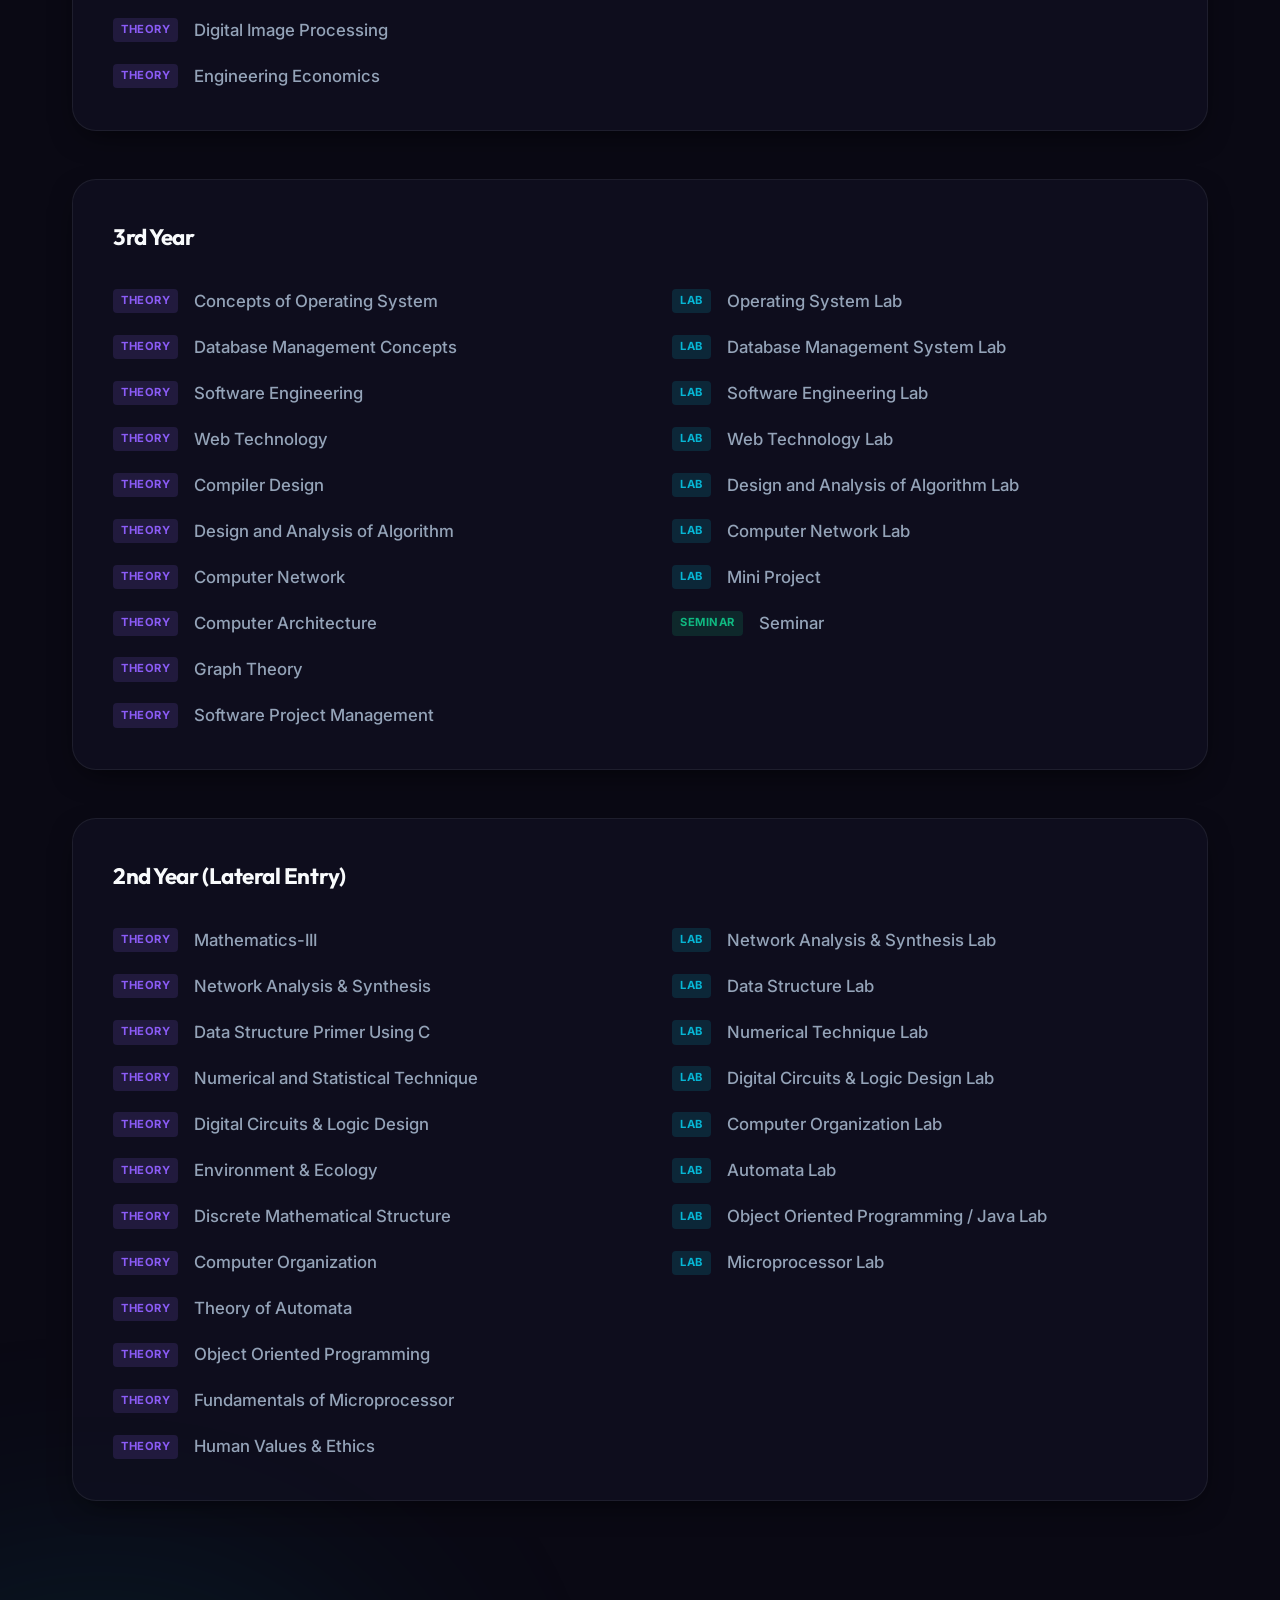
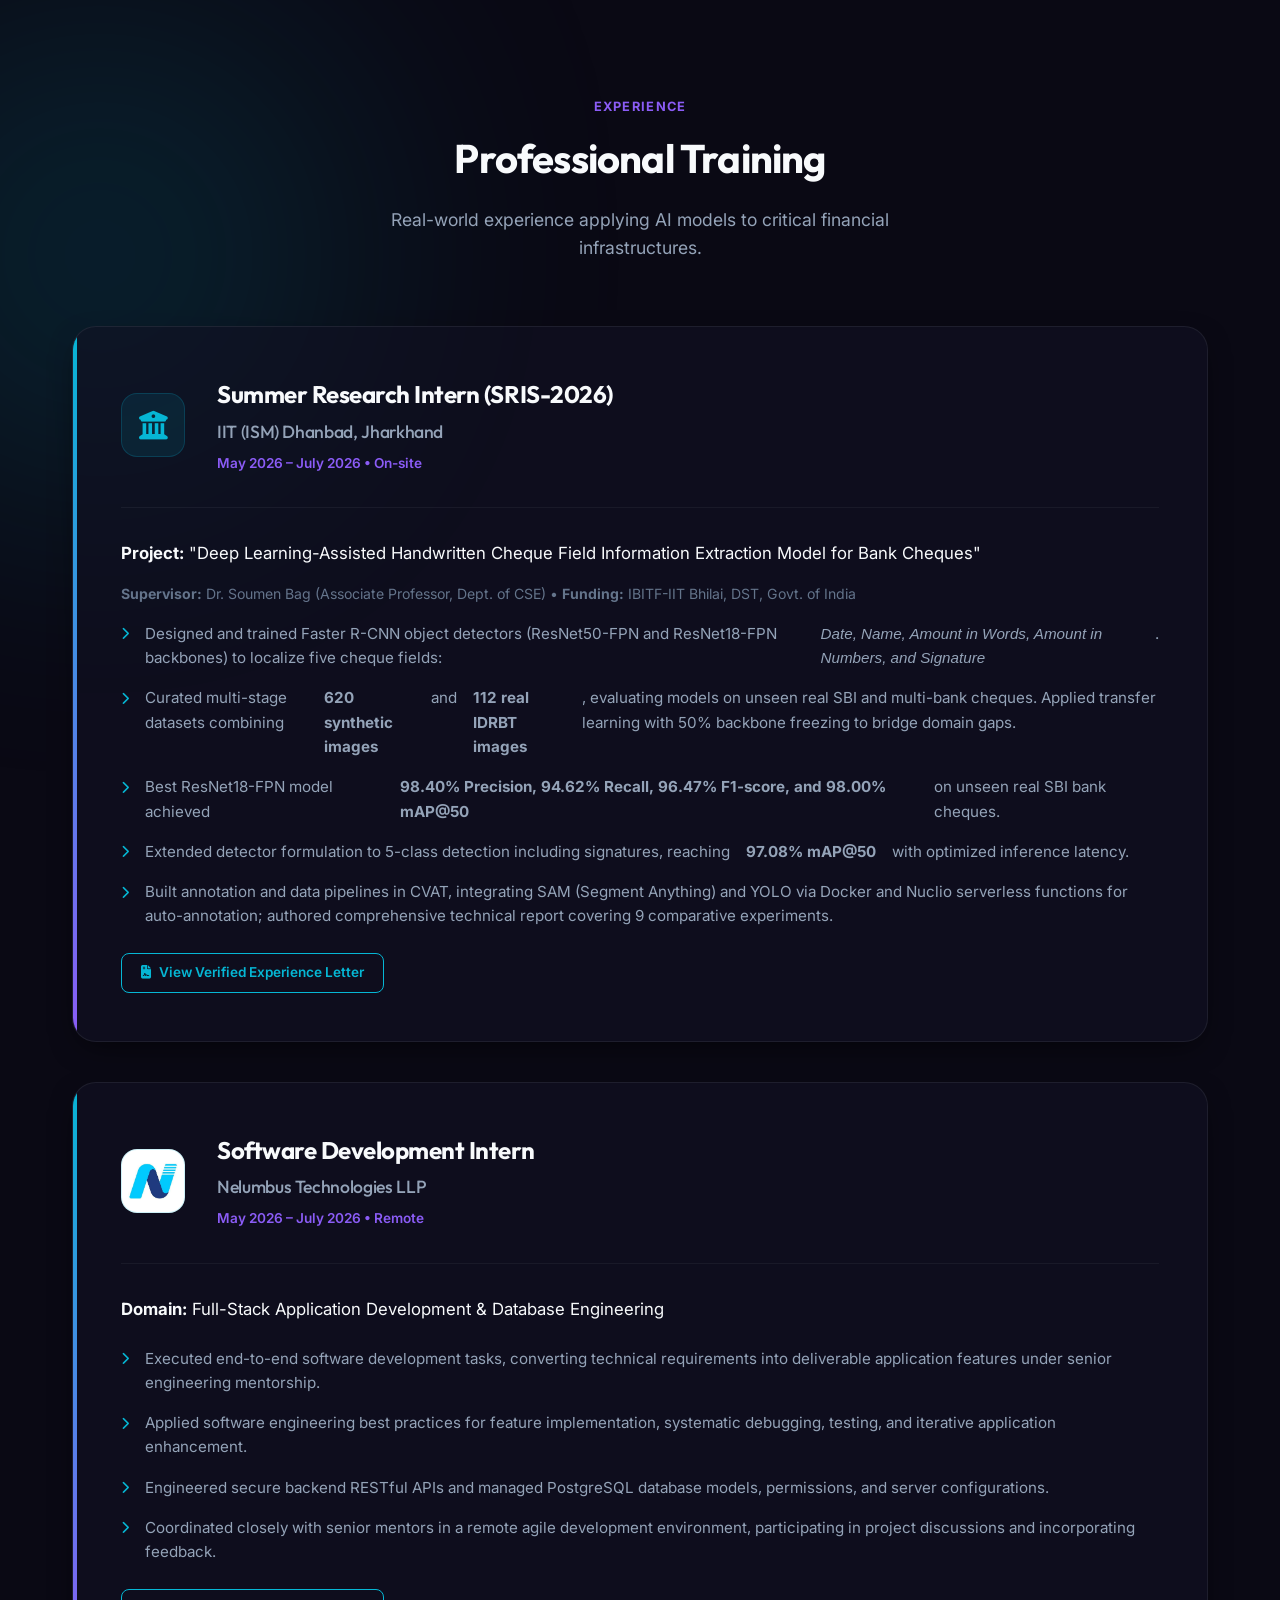
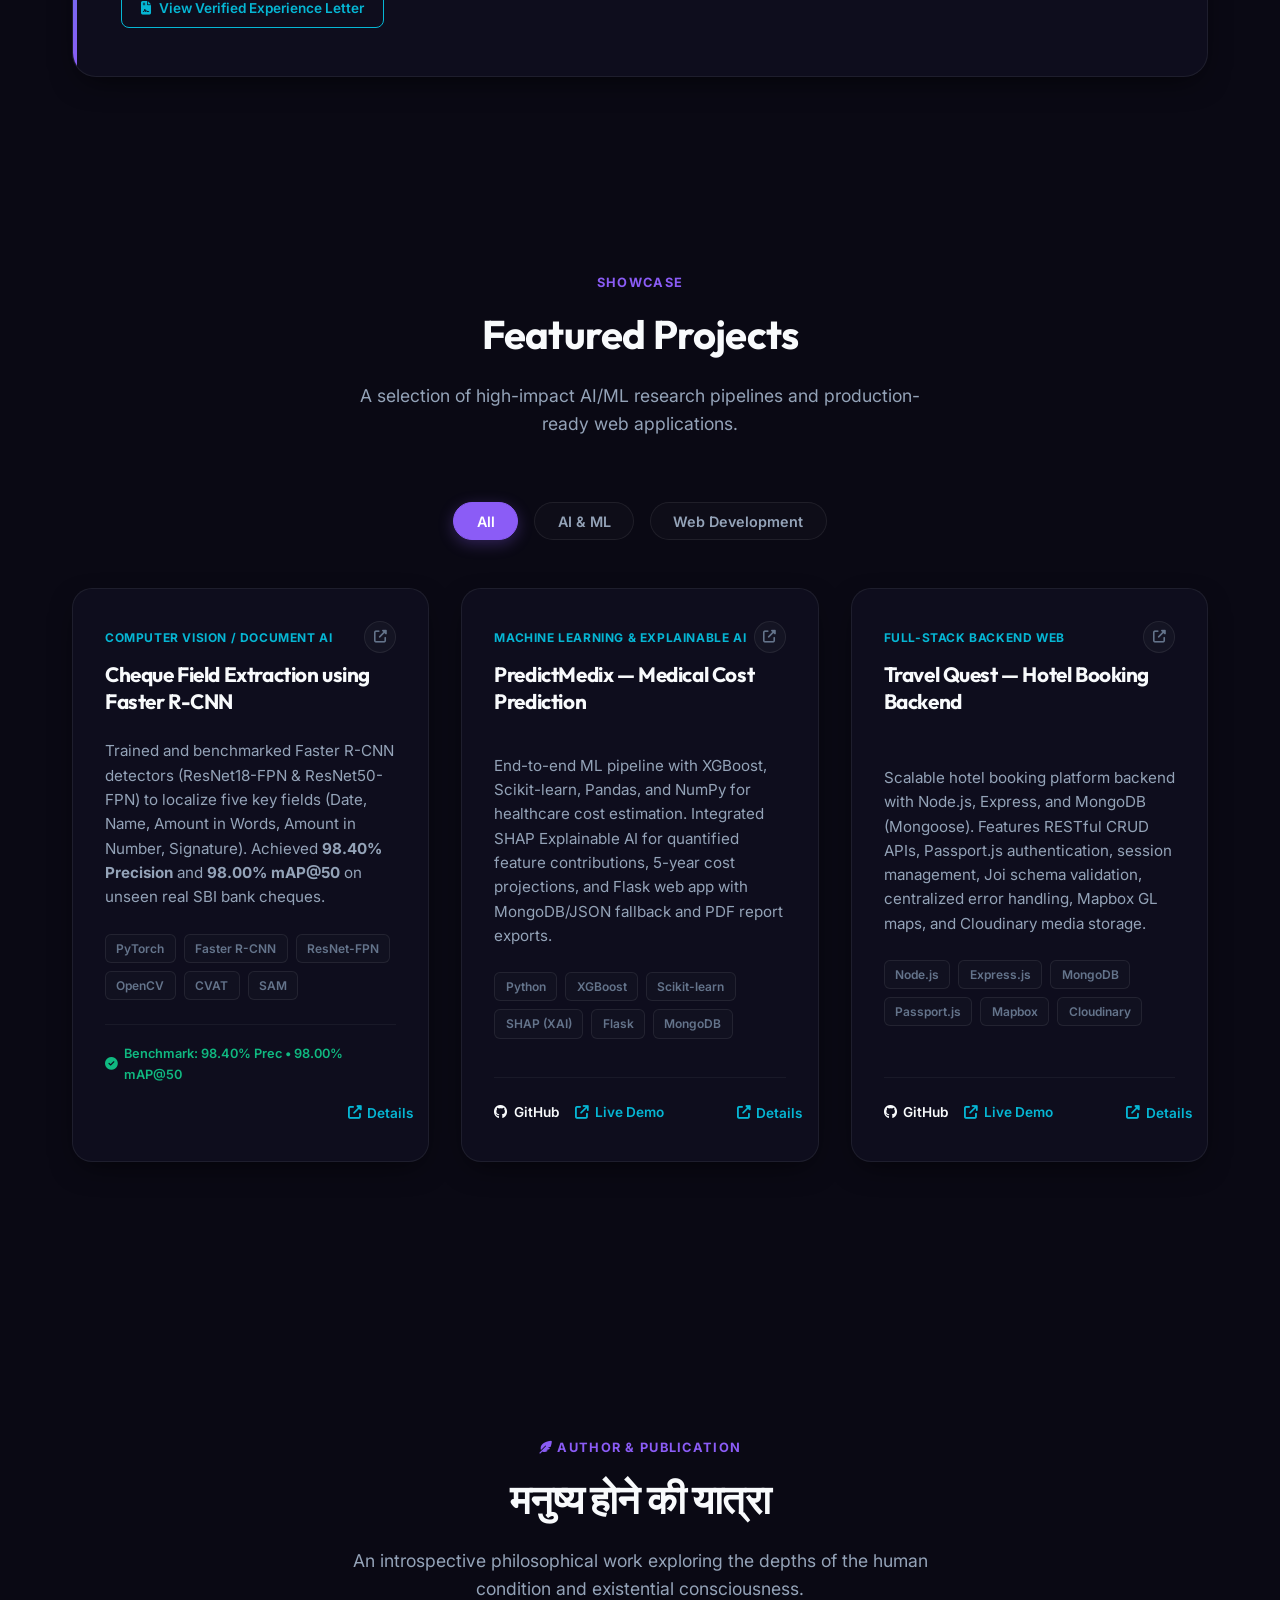
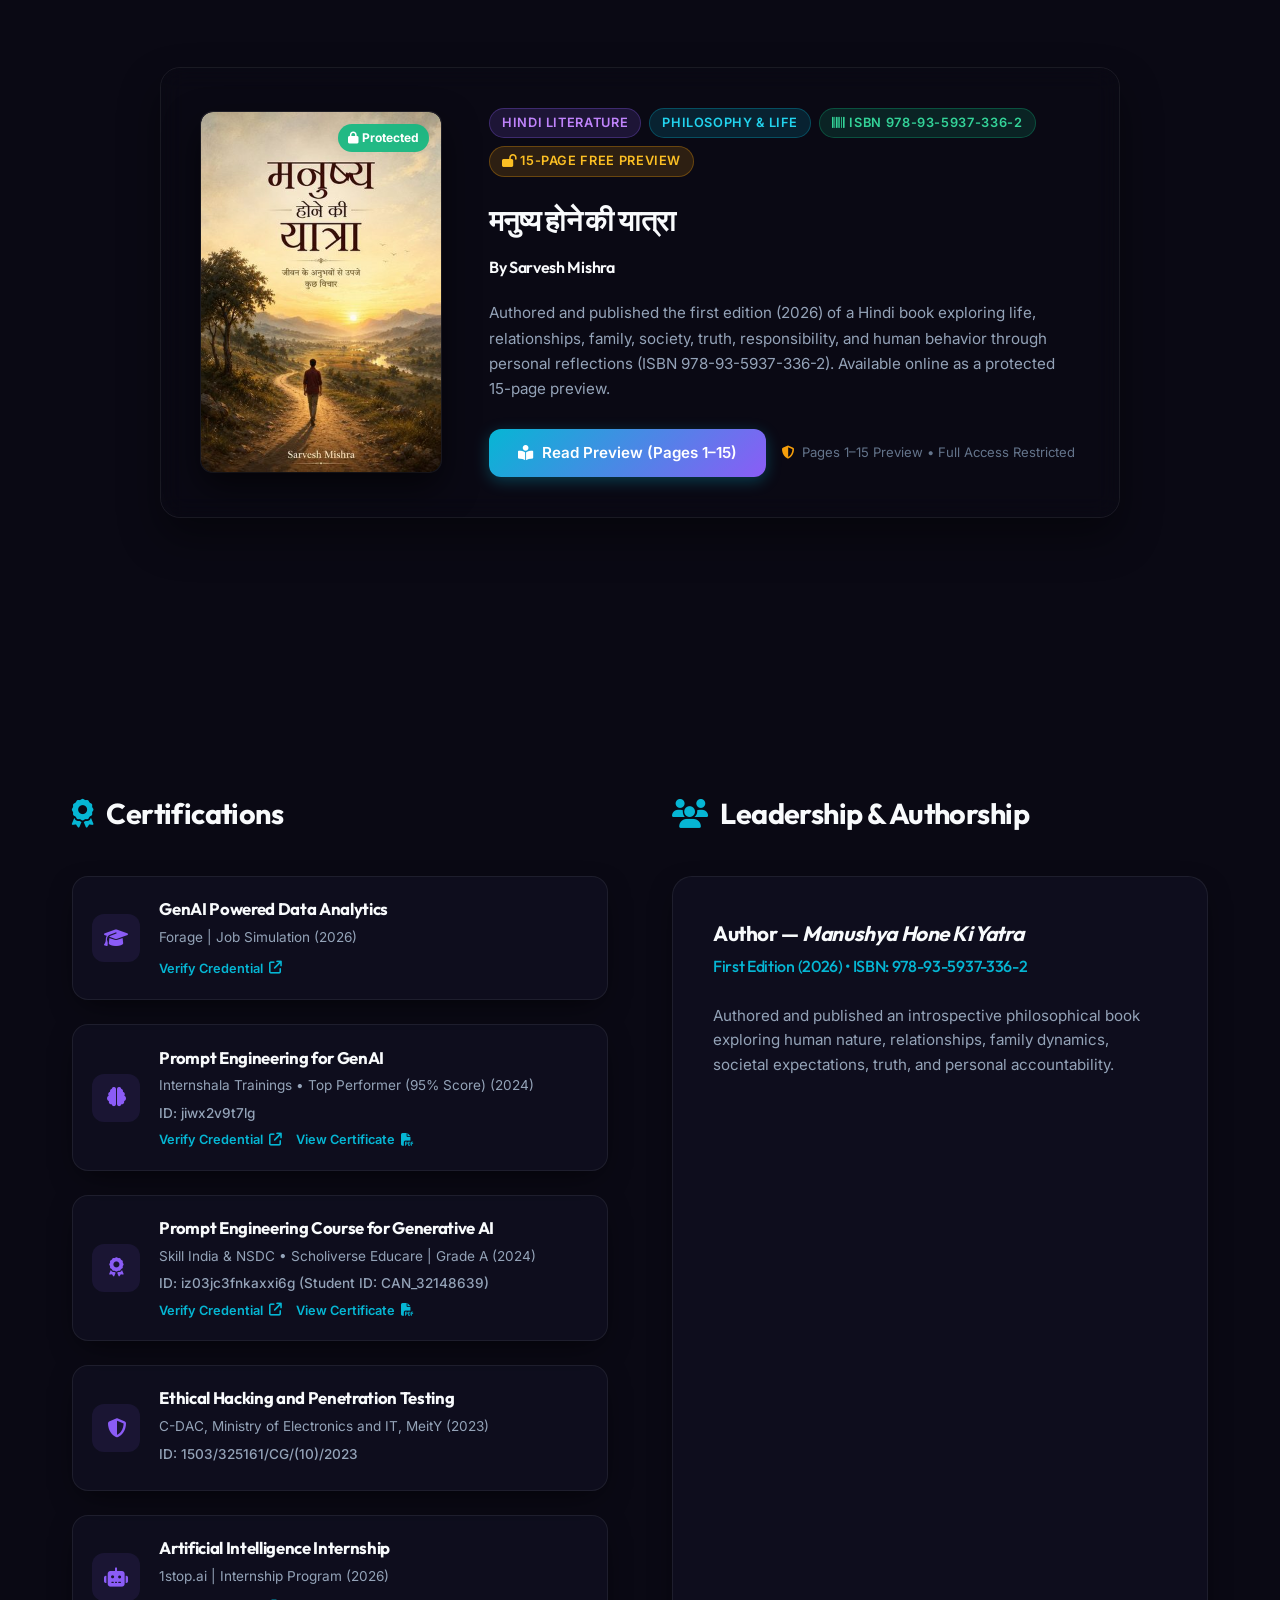
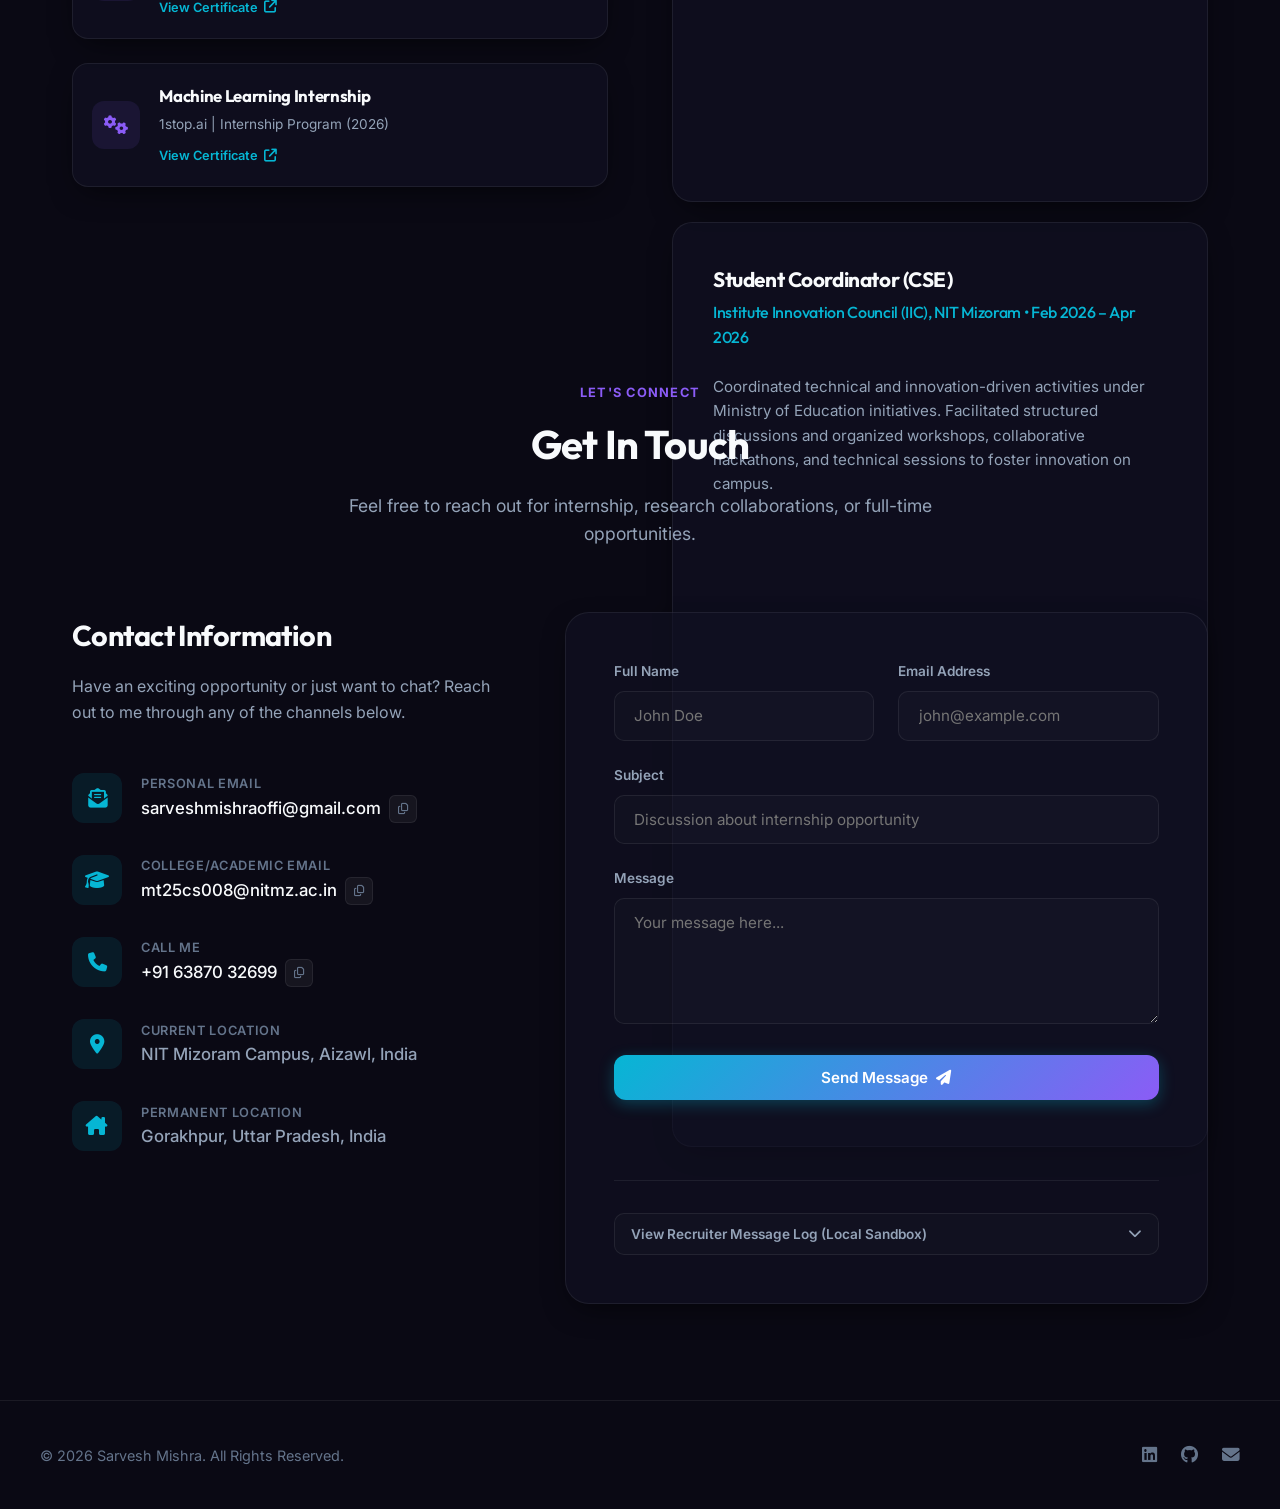
==== commit 2ce6889a: "feat: add Internshala (95% Top Performer) and Skill India / NSDC (Grade A) Prompt Engineering certif" ====
--- a/index.html
+++ b/index.html
@@ -4,14 +4,14 @@
 <head>
     <meta charset="UTF-8">
     <meta name="viewport" content="width=device-width, initial-scale=1.0">
-    <title>Sarvesh Mishra | AI Engineer & Full-Stack Developer</title>
-    <meta name="description" content="Portfolio of Sarvesh Mishra, M.Tech CSE student at NIT Mizoram and former Research Intern at IIT (ISM) Dhanbad. Specializing in Deep Learning, Computer Vision, and Backend Development.">
+    <title>Sarvesh Mishra | AI Engineer & Deep Learning Researcher</title>
+    <meta name="description" content="Portfolio of Sarvesh Mishra, GATE-qualified M.Tech CSE student at NIT Mizoram and former Research Intern at IIT (ISM) Dhanbad. Specializing in Deep Learning, Computer Vision, and Backend Development.">
     
     <!-- Open Graph / Facebook -->
     <meta property="og:type" content="website">
-    <meta property="og:url" content="https://github.com/sarveshmishracse">
-    <meta property="og:title" content="Sarvesh Mishra | AI Engineer & Full-Stack Developer">
-    <meta property="og:description" content="M.Tech CSE at NIT Mizoram | Research Intern at IIT (ISM) Dhanbad (Completed) | Specializing in Deep Learning, Computer Vision, and Backend Development.">
+    <meta property="og:url" content="https://sarveshmishraoffi-data.github.io/">
+    <meta property="og:title" content="Sarvesh Mishra | AI Engineer & Deep Learning Researcher">
+    <meta property="og:description" content="GATE & UGC-NET Qualified | M.Tech CSE at NIT Mizoram | Research Intern at IIT (ISM) Dhanbad (98.40% Precision) | Deep Learning, Computer Vision, and Backend Development.">
     <meta property="og:image" content="https://sarveshmishraoffi-data-sarvesh-portfolio.static.hf.space/assets/avatar.jpg">
 
     <!-- Favicon -->
@@ -72,7 +72,7 @@
         <section id="hero" class="hero-section">
             <div class="section-container hero-grid">
                 <div class="hero-info scroll-reveal">
-                    <span class="badge hero-badge">Open to Opportunities</span>
+                    <span class="badge hero-badge"><i class="fa-solid fa-award"></i> GATE & UGC-NET Qualified • Open to Opportunities</span>
                     <h1 class="hero-title">
                         Hi, I'm <span class="gradient-text">Sarvesh Mishra</span>
                     </h1>
@@ -80,7 +80,7 @@
                         I build <span class="typing-text" id="typing-target"></span>
                     </h2>
                     <p class="hero-description">
-                        AI Engineer specializing in Deep Learning and Computer Vision. Pursuing M.Tech at <strong>NIT Mizoram</strong>, with recent experience completing dual internships at <strong>IIT (ISM) Dhanbad</strong> (AI/ML Research) and <strong>Nelumbus Technologies</strong> (Software Engineering).
+                        GATE-qualified AI Engineer specializing in Deep Learning and Computer Vision. Pursuing M.Tech in CSE at <strong>NIT Mizoram</strong>, with recent experience completing research at <strong>IIT (ISM) Dhanbad</strong> (DST-funded Cheque Extraction, 98.40% precision) and software engineering at <strong>Nelumbus Technologies</strong>.
                     </p>
                     <div class="hero-ctas">
                         <a href="#projects" class="btn btn-primary">
@@ -94,7 +94,7 @@
                     </div>
                     <div class="hero-socials">
                         <a href="https://www.linkedin.com/in/sarveshmishracse" target="_blank" aria-label="LinkedIn"><i class="fa-brands fa-linkedin"></i></a>
-                        <a href="https://github.com/sarveshmishracse" target="_blank" aria-label="GitHub"><i class="fa-brands fa-github"></i></a>
+                        <a href="https://github.com/sarveshmishraoffi-data" target="_blank" aria-label="GitHub"><i class="fa-brands fa-github"></i></a>
                         <a href="mailto:sarveshmishraoffi@gmail.com" aria-label="Email"><i class="fa-solid fa-envelope"></i></a>
                         <a href="tel:+916387032699" aria-label="Phone"><i class="fa-solid fa-phone"></i></a>
                     </div>
@@ -117,20 +117,20 @@
                 <div class="section-header text-center scroll-reveal">
                     <span class="section-tag">About Me</span>
                     <h2 class="section-title">My Journey & Education</h2>
-                    <p class="section-subtitle">Bridging academic excellence and cutting-edge deep learning research.</p>
+                    <p class="section-subtitle">Bridging academic excellence, rigorous computer science fundamentals, and cutting-edge deep learning research.</p>
                 </div>
                 <div class="about-grid">
                     <div class="about-content scroll-reveal">
                         <h3>Passionate Researcher & Developer</h3>
                         <p>
-                            Recently completing dual internships—developing deep learning models at <strong>IIT (ISM) Dhanbad</strong> (DST-funded) and engineering full-stack databases at <strong>Nelumbus Technologies</strong>—I specialize in document analysis and automated processing pipelines. I combine theoretical AI foundations with solid computer science principles to build robust, production-ready neural architectures and backend web systems.
+                            GATE & UGC-NET qualified M.Tech student in Computer Science and Engineering at <strong>NIT Mizoram</strong> with hands-on expertise in Artificial Intelligence, Deep Learning, Computer Vision, and Backend Engineering. Completed a DST-funded Summer Research Internship (SRIS-2026) at <strong>IIT (ISM) Dhanbad</strong> developing Faster R-CNN detectors for handwritten cheque field extraction (achieving <strong>98.40% precision</strong> and <strong>96.47% F1-score</strong> on unseen real bank cheques), alongside software engineering at <strong>Nelumbus Technologies</strong>.
                         </p>
                         <p>
-                            My background spans from fundamental electronics to advanced AI topics, giving me a unique full-stack view of computing and hardware-software systems.
+                            Independently authored and published the first edition of the Hindi philosophical book <em>Manushya Hone Ki Yatra</em> (ISBN 978-93-5937-336-2). Active Student Coordinator in the Institute Innovation Council (IIC) at NIT Mizoram, driving Ministry of Education-aligned innovation initiatives and collaborative workshops.
                         </p>
                         <div class="stats-row">
                             <div class="stat-card">
-                                <span class="stat-num">7.92</span>
+                                <span class="stat-num">8.00</span>
                                 <span class="stat-label">M.Tech CGPA</span>
                             </div>
                             <div class="stat-card">
@@ -138,8 +138,12 @@
                                 <span class="stat-label">B.Tech CGPA</span>
                             </div>
                             <div class="stat-card">
-                                <span class="stat-num">3+</span>
-                                <span class="stat-label">Production Projects</span>
+                                <span class="stat-num">98.4%</span>
+                                <span class="stat-label">Model Precision</span>
+                            </div>
+                            <div class="stat-card">
+                                <span class="stat-num">2</span>
+                                <span class="stat-label">GATE & UGC-NET</span>
                             </div>
                         </div>
                     </div>
@@ -149,16 +153,16 @@
                             <div class="timeline-item">
                                 <div class="timeline-dot"></div>
                                 <div class="timeline-content">
-                                    <span class="timeline-date">2025 - 2027</span>
+                                    <span class="timeline-date">2025 - 2027 (Expected)</span>
                                     <h4>M.Tech in Computer Science & Engineering</h4>
                                     <h5>National Institute of Technology, Mizoram</h5>
-                                    <p>Focusing on advanced machine learning, neural networks, and pattern recognition. Current CGPA: <strong>8.00</strong></p>
+                                    <p>Focusing on deep learning, computer vision, and neural network architectures. Roll No: <strong>MT25CS008</strong> | Current CGPA: <strong>8.00</strong> (GATE Qualified)</p>
                                 </div>
                             </div>
                             <div class="timeline-item">
                                 <div class="timeline-dot"></div>
                                 <div class="timeline-content">
-                                    <span class="timeline-date">2022 - 2025</span>
+                                    <span class="timeline-date">2021 - 2025</span>
                                     <h4>B.Tech in Computer Science & Engineering</h4>
                                     <h5>University of Lucknow</h5>
                                     <p>Learned core computer science fundamentals, including OS, DBMS, OOP, and data structures. Graduated with a CGPA of <strong>8.15</strong></p>
@@ -169,8 +173,8 @@
                                 <div class="timeline-content">
                                     <span class="timeline-date">2018 - 2021</span>
                                     <h4>Diploma in Electronics Engineering</h4>
-                                    <h5>Government Polytechnic Deoria</h5>
-                                    <p>Received comprehensive training in digital electronics, microprocessors, and circuit design. Completed with <strong>79.6%</strong></p>
+                                    <h5>Government Polytechnic Deoria (BTEUP)</h5>
+                                    <p>Received comprehensive training in digital electronics, microprocessors, and circuit design. Graduated with <strong>79.6%</strong></p>
                                 </div>
                             </div>
                         </div>
@@ -192,68 +196,77 @@
                     <div class="skill-category-card scroll-reveal">
                         <div class="category-header">
                             <div class="category-icon ml-icon"><i class="fa-solid fa-brain"></i></div>
-                            <h3>Machine Learning & AI</h3>
+                            <h3>Machine Learning & Deep Learning</h3>
                         </div>
                         <div class="skill-tags">
                             <span class="skill-tag-item">PyTorch</span>
                             <span class="skill-tag-item">Deep Learning</span>
-                            <span class="skill-tag-item">Computer Vision</span>
-                            <span class="skill-tag-item">Faster R-CNN</span>
-                            <span class="skill-tag-item">YOLO</span>
-                            <span class="skill-tag-item">U-Net</span>
-                            <span class="skill-tag-item">OpenCV</span>
                             <span class="skill-tag-item">Scikit-learn</span>
-                            <span class="skill-tag-item">SAM (Segment Anything)</span>
-                            <span class="skill-tag-item">CVAT / Annotation</span>
-                        </div>
-                    </div>
-
-                    <!-- Languages Category -->
+                            <span class="skill-tag-item">XGBoost</span>
+                            <span class="skill-tag-item">Transfer Learning</span>
+                            <span class="skill-tag-item">Random Forest</span>
+                            <span class="skill-tag-item">Gradient Boosting</span>
+                            <span class="skill-tag-item">Hyperparameter Tuning</span>
+                            <span class="skill-tag-item">Model Evaluation (mAP, F1, R²)</span>
+                        </div>
+                    </div>
+
+                    <!-- Computer Vision & Document AI -->
                     <div class="skill-category-card scroll-reveal">
                         <div class="category-header">
-                            <div class="category-icon lang-icon"><i class="fa-solid fa-code"></i></div>
-                            <h3>Programming Languages</h3>
+                            <div class="category-icon lang-icon"><i class="fa-solid fa-eye"></i></div>
+                            <h3>Computer Vision & Document AI</h3>
+                        </div>
+                        <div class="skill-tags">
+                            <span class="skill-tag-item">Faster R-CNN</span>
+                            <span class="skill-tag-item">ResNet18 / 50-FPN</span>
+                            <span class="skill-tag-item">YOLO</span>
+                            <span class="skill-tag-item">SAM (Segment Anything)</span>
+                            <span class="skill-tag-item">CVAT / Auto-Annotation</span>
+                            <span class="skill-tag-item">OpenCV</span>
+                            <span class="skill-tag-item">EasyOCR</span>
+                            <span class="skill-tag-item">PaddleOCR</span>
+                            <span class="skill-tag-item">Document AI</span>
+                        </div>
+                    </div>
+
+                    <!-- Programming & Backend -->
+                    <div class="skill-category-card scroll-reveal">
+                        <div class="category-header">
+                            <div class="category-icon web-icon"><i class="fa-solid fa-server"></i></div>
+                            <h3>Programming & Backend</h3>
                         </div>
                         <div class="skill-tags">
                             <span class="skill-tag-item">Python</span>
                             <span class="skill-tag-item">C++</span>
                             <span class="skill-tag-item">C</span>
                             <span class="skill-tag-item">JavaScript</span>
-                            <span class="skill-tag-item">SQL</span>
-                        </div>
-                    </div>
-
-                    <!-- Web & Backend Category -->
-                    <div class="skill-category-card scroll-reveal">
-                        <div class="category-header">
-                            <div class="category-icon web-icon"><i class="fa-solid fa-server"></i></div>
-                            <h3>Backend & Databases</h3>
-                        </div>
-                        <div class="skill-tags">
                             <span class="skill-tag-item">Node.js</span>
                             <span class="skill-tag-item">Express.js</span>
-                            <span class="skill-tag-item">REST APIs</span>
+                            <span class="skill-tag-item">Flask</span>
+                            <span class="skill-tag-item">RESTful APIs</span>
+                            <span class="skill-tag-item">Passport.js Auth</span>
                             <span class="skill-tag-item">MongoDB</span>
                             <span class="skill-tag-item">PostgreSQL</span>
-                            <span class="skill-tag-item">MySQL</span>
-                            <span class="skill-tag-item">Session Mgmt</span>
-                            <span class="skill-tag-item">JWT Auth</span>
-                        </div>
-                    </div>
-
-                    <!-- DevOps & Tools Category -->
+                            <span class="skill-tag-item">MySQL / SQL</span>
+                        </div>
+                    </div>
+
+                    <!-- DevOps, Tools & GenAI -->
                     <div class="skill-category-card scroll-reveal">
                         <div class="category-header">
                             <div class="category-icon devops-icon"><i class="fa-solid fa-screwdriver-wrench"></i></div>
-                            <h3>DevOps & Tools</h3>
+                            <h3>DevOps, GenAI & Tools</h3>
                         </div>
                         <div class="skill-tags">
                             <span class="skill-tag-item">Docker</span>
                             <span class="skill-tag-item">Nuclio</span>
                             <span class="skill-tag-item">Git / GitHub</span>
+                            <span class="skill-tag-item">VS Code</span>
+                            <span class="skill-tag-item">Prompt Engineering</span>
+                            <span class="skill-tag-item">SHAP (Explainable AI)</span>
                             <span class="skill-tag-item">Google Colab</span>
                             <span class="skill-tag-item">Jupyter Notebook</span>
-                            <span class="skill-tag-item">VS Code</span>
                         </div>
                     </div>
                 </div>
@@ -439,29 +452,29 @@
                                 <i class="fa-solid fa-university"></i>
                             </div>
                             <div class="experience-titles">
-                                <h3>Research Intern</h3>
+                                <h3>Summer Research Intern (SRIS-2026)</h3>
                                 <h4>IIT (ISM) Dhanbad, Jharkhand</h4>
-                                <span class="exp-date">May 19, 2026 – Jul 10, 2026</span>
+                                <span class="exp-date">May 2026 – July 2026 • On-site</span>
                             </div>
                         </div>
                         <div class="experience-body">
                             <p class="exp-project-title">
-                                <strong>Research Scheme:</strong> Summer Research Internship Scheme (SRIS) - 2026
+                                <strong>Project:</strong> "Deep Learning-Assisted Handwritten Cheque Field Information Extraction Model for Bank Cheques"
                             </p>
-                            <p class="exp-project-title" style="margin-top: -0.5rem; margin-bottom: 1rem;">
-                                <strong>Project:</strong> "Deep Learning Assisted Handwritten Field Information Extraction Model for Bank Cheques" (DST-funded, Supervised by Prof. Soumen Bag)
+                            <p class="exp-project-title" style="margin-top: -0.5rem; margin-bottom: 1rem; font-size: 0.88rem; color: var(--text-muted);">
+                                <strong>Supervisor:</strong> Dr. Soumen Bag (Associate Professor, Dept. of CSE) • <strong>Funding:</strong> IBITF-IIT Bhilai, DST, Govt. of India
                             </p>
                             <ul class="exp-bullets">
-                                <li><i class="fa-solid fa-chevron-right"></i> Developed annotation pipelines in CVAT for cheque document analysis using manual and semi-automatic annotation workflows.</li>
-                                <li><i class="fa-solid fa-chevron-right"></i> Integrated Segment Anything Model (SAM) with CVAT to accelerate annotation and dataset creation.</li>
-                                <li><i class="fa-solid fa-chevron-right"></i> Trained and evaluated Faster R-CNN (ResNet-50-FPN and ResNet-18-FPN) models for handwritten cheque field detection and localization.</li>
-                                <li><i class="fa-solid fa-chevron-right"></i> Integrated YOLO-based object detection and segmentation models into CVAT using Docker and Nuclio for AI-assisted annotation.</li>
-                                <li><i class="fa-solid fa-chevron-right"></i> Implemented cheque dataset preparation, augmentation, model evaluation, deployment, and domain adaptation for banking documents.</li>
+                                <li><i class="fa-solid fa-chevron-right"></i> Designed and trained Faster R-CNN object detectors (ResNet50-FPN and ResNet18-FPN backbones) to localize five cheque fields: <em>Date, Name, Amount in Words, Amount in Numbers, and Signature</em>.</li>
+                                <li><i class="fa-solid fa-chevron-right"></i> Curated multi-stage datasets combining <strong>620 synthetic images</strong> and <strong>112 real IDRBT images</strong>, evaluating models on unseen real SBI and multi-bank cheques. Applied transfer learning with 50% backbone freezing to bridge domain gaps.</li>
+                                <li><i class="fa-solid fa-chevron-right"></i> Best ResNet18-FPN model achieved <strong>98.40% Precision, 94.62% Recall, 96.47% F1-score, and 98.00% mAP@50</strong> on unseen real SBI bank cheques.</li>
+                                <li><i class="fa-solid fa-chevron-right"></i> Extended detector formulation to 5-class detection including signatures, reaching <strong>97.08% mAP@50</strong> with optimized inference latency.</li>
+                                <li><i class="fa-solid fa-chevron-right"></i> Built annotation and data pipelines in CVAT, integrating SAM (Segment Anything) and YOLO via Docker and Nuclio serverless functions for auto-annotation; authored comprehensive technical report covering 9 comparative experiments.</li>
                             </ul>
-                            <div style="margin-top: 1.5rem; display: flex; gap: 1rem;">
+                            <div style="margin-top: 1.5rem; display: flex; gap: 1rem; flex-wrap: wrap;">
                                 <a href="https://sarveshmishraoffi-data-sarvesh-portfolio.static.hf.space/assets/certificates/IIT_Dhanbad_Experience_Letter.pdf" target="_blank" class="btn btn-outline btn-sm" style="display: inline-flex; align-items: center; gap: 0.5rem;">
                                     <i class="fa-solid fa-file-contract"></i>
-                                    <span>View Experience Letter</span>
+                                    <span>View Verified Experience Letter</span>
                                 </a>
                             </div>
                         </div>
@@ -476,23 +489,23 @@
                             <div class="experience-titles">
                                 <h3>Software Development Intern</h3>
                                 <h4>Nelumbus Technologies LLP</h4>
-                                <span class="exp-date">May 19, 2026 – Jul 20, 2026</span>
+                                <span class="exp-date">May 2026 – July 2026 • Remote</span>
                             </div>
                         </div>
                         <div class="experience-body">
                             <p class="exp-project-title">
-                                <strong>Project:</strong> Full-Stack & Database Engineering for Internal Applications.
+                                <strong>Domain:</strong> Full-Stack Application Development & Database Engineering
                             </p>
                             <ul class="exp-bullets">
-                                <li><i class="fa-solid fa-chevron-right"></i> Engineered secure backend REST APIs and database models using <strong>Node.js</strong>, <strong>Express.js</strong>, and <strong>PostgreSQL</strong>.</li>
-                                <li><i class="fa-solid fa-chevron-right"></i> Set up and managed localized PostgreSQL database servers, configuring superuser access and schema ownership.</li>
-                                <li><i class="fa-solid fa-chevron-right"></i> Completed application development tasks, participated in technical project discussions, and explored modern web optimization technologies.</li>
-                                <li><i class="fa-solid fa-chevron-right"></i> Collaborated closely with mentors and team members in a remote environment, providing regular progress updates.</li>
+                                <li><i class="fa-solid fa-chevron-right"></i> Executed end-to-end software development tasks, converting technical requirements into deliverable application features under senior engineering mentorship.</li>
+                                <li><i class="fa-solid fa-chevron-right"></i> Applied software engineering best practices for feature implementation, systematic debugging, testing, and iterative application enhancement.</li>
+                                <li><i class="fa-solid fa-chevron-right"></i> Engineered secure backend RESTful APIs and managed PostgreSQL database models, permissions, and server configurations.</li>
+                                <li><i class="fa-solid fa-chevron-right"></i> Coordinated closely with senior mentors in a remote agile development environment, participating in project discussions and incorporating feedback.</li>
                             </ul>
-                            <div style="margin-top: 1.5rem; display: flex; gap: 1rem;">
+                            <div style="margin-top: 1.5rem; display: flex; gap: 1rem; flex-wrap: wrap;">
                                 <a href="https://sarveshmishraoffi-data-sarvesh-portfolio.static.hf.space/assets/certificates/Nelumbus_Experience_Letter.pdf" target="_blank" class="btn btn-outline btn-sm" style="display: inline-flex; align-items: center; gap: 0.5rem;">
                                     <i class="fa-solid fa-file-contract"></i>
-                                    <span>View Experience Letter</span>
+                                    <span>View Verified Experience Letter</span>
                                 </a>
                             </div>
                         </div>
@@ -507,7 +520,7 @@
                 <div class="section-header text-center scroll-reveal">
                     <span class="section-tag">Showcase</span>
                     <h2 class="section-title">Featured Projects</h2>
-                    <p class="section-subtitle">Here is a selection of projects I built using machine learning and modern web technologies.</p>
+                    <p class="section-subtitle">A selection of high-impact AI/ML research pipelines and production-ready web applications.</p>
                 </div>
 
                 <!-- Tabs -->
@@ -522,22 +535,25 @@
                     <div class="project-card scroll-reveal" data-category="ai-ml">
                         <div class="project-header">
                             <div class="project-top">
-                                <span class="project-tag">Computer Vision</span>
+                                <span class="project-tag">Computer Vision / Document AI</span>
                                 <button class="btn-details-modal open-modal-btn" data-project="cheque" title="View Full Details"><i class="fa-solid fa-up-right-from-square"></i></button>
                             </div>
-                            <h3 class="project-title">Cheque Field Detection using Faster R-CNN</h3>
+                            <h3 class="project-title">Cheque Field Extraction using Faster R-CNN</h3>
                         </div>
                         <div class="project-body">
-                            <p>Created a multi-class cheque field detection pipeline using Faster R-CNN (ResNet18-FPN & ResNet50-FPN) to localize five key fields (Date, Name, Amount in Words, Amount in Number, Signature). Implemented YOLO-to-Pascal coordinate mapping and domain adaptation algorithms.</p>
+                            <p>Trained and benchmarked Faster R-CNN detectors (ResNet18-FPN & ResNet50-FPN) to localize five key fields (Date, Name, Amount in Words, Amount in Number, Signature). Achieved <strong>98.40% Precision</strong> and <strong>98.00% mAP@50</strong> on unseen real SBI bank cheques.</p>
                             <div class="project-tech-stack">
                                 <span>PyTorch</span>
                                 <span>Faster R-CNN</span>
+                                <span>ResNet-FPN</span>
                                 <span>OpenCV</span>
                                 <span>CVAT</span>
+                                <span>SAM</span>
                             </div>
                         </div>
                         <div class="project-footer">
-                            <span class="proj-badge ongoing-badge"><i class="fa-solid fa-spinner fa-spin"></i> Research Project</span>
+                            <span class="proj-badge completed-badge"><i class="fa-solid fa-circle-check"></i> Benchmark: 98.40% Prec • 98.00% mAP@50</span>
+                            <button class="btn-details-modal open-modal-btn" data-project="cheque" title="View Full Details" style="margin-left: auto; font-size: 0.85rem; font-weight: 600; color: var(--accent-secondary); background: none; border: none; cursor: pointer; display: inline-flex; align-items: center; gap: 0.35rem;"><i class="fa-solid fa-up-right-from-square"></i> Details</button>
                         </div>
                     </div>
 
@@ -545,22 +561,28 @@
                     <div class="project-card scroll-reveal" data-category="ai-ml">
                         <div class="project-header">
                             <div class="project-top">
-                                <span class="project-tag">Machine Learning</span>
+                                <span class="project-tag">Machine Learning & Explainable AI</span>
                                 <button class="btn-details-modal open-modal-btn" data-project="predictmedix" title="View Full Details"><i class="fa-solid fa-up-right-from-square"></i></button>
                             </div>
-                            <h3 class="project-title">PredictMedix - Medical Cost Prediction</h3>
+                            <h3 class="project-title">PredictMedix — Medical Cost Prediction</h3>
                         </div>
                         <div class="project-body">
-                            <p>Architected an end-to-end ML pipeline for healthcare cost prediction using structured datasets, performing preprocessing, feature engineering, and exploratory data analysis.</p>
+                            <p>End-to-end ML pipeline with XGBoost, Scikit-learn, Pandas, and NumPy for healthcare cost estimation. Integrated SHAP Explainable AI for quantified feature contributions, 5-year cost projections, and Flask web app with MongoDB/JSON fallback and PDF report exports.</p>
                             <div class="project-tech-stack">
                                 <span>Python</span>
+                                <span>XGBoost</span>
                                 <span>Scikit-learn</span>
-                                <span>Pandas</span>
-                                <span>Gradient Boosting</span>
+                                <span>SHAP (XAI)</span>
+                                <span>Flask</span>
+                                <span>MongoDB</span>
                             </div>
                         </div>
                         <div class="project-footer">
-                            <a href="https://github.com/sarveshmishracse" target="_blank" class="proj-link"><i class="fa-brands fa-github"></i> Source Code</a>
+                            <div class="proj-links-group">
+                                <a href="https://github.com/sarveshmishraoffi-data/Btech_Major_Project_PredictMedix" target="_blank" class="proj-link"><i class="fa-brands fa-github"></i> GitHub</a>
+                                <a href="https://huggingface.co/spaces/sarveshmishraoffi-data/PredictMedix" target="_blank" class="proj-link proj-link-demo"><i class="fa-solid fa-arrow-up-right-from-square"></i> Live Demo</a>
+                            </div>
+                            <button class="btn-details-modal open-modal-btn" data-project="predictmedix" title="View Full Details" style="margin-left: auto; font-size: 0.85rem; font-weight: 600; color: var(--accent-secondary); background: none; border: none; cursor: pointer; display: inline-flex; align-items: center; gap: 0.35rem;"><i class="fa-solid fa-up-right-from-square"></i> Details</button>
                         </div>
                     </div>
 
@@ -568,22 +590,28 @@
                     <div class="project-card scroll-reveal" data-category="web-dev">
                         <div class="project-header">
                             <div class="project-top">
-                                <span class="project-tag">Backend Web</span>
+                                <span class="project-tag">Full-Stack Backend Web</span>
                                 <button class="btn-details-modal open-modal-btn" data-project="travelquest" title="View Full Details"><i class="fa-solid fa-up-right-from-square"></i></button>
                             </div>
-                            <h3 class="project-title">Travel Quest - Hotel Booking Backend</h3>
+                            <h3 class="project-title">Travel Quest — Hotel Booking Backend</h3>
                         </div>
                         <div class="project-body">
-                            <p>Planned and delivered a scalable backend for a hotel booking platform using Node.js, Express, and MongoDB, designing RESTful APIs with session management and authentication.</p>
+                            <p>Scalable hotel booking platform backend with Node.js, Express, and MongoDB (Mongoose). Features RESTful CRUD APIs, Passport.js authentication, session management, Joi schema validation, centralized error handling, Mapbox GL maps, and Cloudinary media storage.</p>
                             <div class="project-tech-stack">
                                 <span>Node.js</span>
                                 <span>Express.js</span>
                                 <span>MongoDB</span>
-                                <span>REST API</span>
+                                <span>Passport.js</span>
+                                <span>Mapbox</span>
+                                <span>Cloudinary</span>
                             </div>
                         </div>
                         <div class="project-footer">
-                            <a href="https://github.com/sarveshmishracse" target="_blank" class="proj-link"><i class="fa-brands fa-github"></i> Source Code</a>
+                            <div class="proj-links-group">
+                                <a href="https://github.com/sarveshmishraoffi-data/Btech_Minor_Project_Travel_Quest" target="_blank" class="proj-link"><i class="fa-brands fa-github"></i> GitHub</a>
+                                <a href="https://huggingface.co/spaces/sarveshmishraoffi-data/travel-quest" target="_blank" class="proj-link proj-link-demo"><i class="fa-solid fa-arrow-up-right-from-square"></i> Live Demo</a>
+                            </div>
+                            <button class="btn-details-modal open-modal-btn" data-project="travelquest" title="View Full Details" style="margin-left: auto; font-size: 0.85rem; font-weight: 600; color: var(--accent-secondary); background: none; border: none; cursor: pointer; display: inline-flex; align-items: center; gap: 0.35rem;"><i class="fa-solid fa-up-right-from-square"></i> Details</button>
                         </div>
                     </div>
                 </div>
@@ -643,15 +671,31 @@
                             <div class="cert-info">
                                 <h4>GenAI Powered Data Analytics</h4>
                                 <span>Forage | Job Simulation (2026)</span>
-                                <a href="https://www.theforage.com/" target="_blank" class="cert-link">Verify Credential <i class="fa-solid fa-arrow-up-right-from-square"></i></a>
+                                <a href="https://www.theforage.com/completion-certificates/ifobHAoMjQs9s6bKS/gMTdCXwDdLYoXZ3wG_ifobHAoMjQs9s6bKS_69ca2d17ebb1f9fffa1d91b7_1774861560610_completion_certificate.pdf" target="_blank" class="cert-link">Verify Credential <i class="fa-solid fa-arrow-up-right-from-square"></i></a>
                             </div>
                         </li>
                         <li>
                             <div class="cert-icon"><i class="fa-solid fa-brain"></i></div>
                             <div class="cert-info">
-                                <h4>Prompt Engineering using Generative AI</h4>
-                                <span>Internshala Trainings (2024)</span>
-                                <a href="https://trainings.internshala.com/s/v/3365129/848e8027" target="_blank" class="cert-link">Verify Credential <i class="fa-solid fa-arrow-up-right-from-square"></i></a>
+                                <h4>Prompt Engineering for GenAI</h4>
+                                <span>Internshala Trainings • Top Performer (95% Score) (2024)</span>
+                                <span class="cert-id">ID: jiwx2v9t7lg</span>
+                                <div style="display: flex; gap: 0.9rem; align-items: center; flex-wrap: wrap;">
+                                    <a href="https://trainings.internshala.com/verify_certificate" target="_blank" class="cert-link">Verify Credential <i class="fa-solid fa-arrow-up-right-from-square"></i></a>
+                                    <a href="assets/certificates/Prompt_Engineering_Internshala.pdf" target="_blank" class="cert-link">View Certificate <i class="fa-solid fa-file-pdf"></i></a>
+                                </div>
+                            </div>
+                        </li>
+                        <li>
+                            <div class="cert-icon"><i class="fa-solid fa-award"></i></div>
+                            <div class="cert-info">
+                                <h4>Prompt Engineering Course for Generative AI</h4>
+                                <span>Skill India & NSDC • Scholiverse Educare | Grade A (2024)</span>
+                                <span class="cert-id">ID: iz03jc3fnkaxxi6g (Student ID: CAN_32148639)</span>
+                                <div style="display: flex; gap: 0.9rem; align-items: center; flex-wrap: wrap;">
+                                    <a href="https://admin.skillindiadigital.gov.in/documentverificationbyQR?content=[base64]" target="_blank" class="cert-link">Verify Credential <i class="fa-solid fa-arrow-up-right-from-square"></i></a>
+                                    <a href="assets/certificates/Prompt_Engineering_Skill_India_NSDC.pdf" target="_blank" class="cert-link">View Certificate <i class="fa-solid fa-file-pdf"></i></a>
+                                </div>
                             </div>
                         </li>
                         <li>
@@ -681,11 +725,16 @@
                     </ul>
                 </div>
                 <div class="extracurricular-box scroll-reveal">
-                    <h3 class="extra-title"><i class="fa-solid fa-users"></i> Leadership & Extra</h3>
+                    <h3 class="extra-title"><i class="fa-solid fa-users"></i> Leadership & Authorship</h3>
+                    <div class="extra-card" style="margin-bottom: 1.25rem;">
+                        <h4>Author — <em>Manushya Hone Ki Yatra</em></h4>
+                        <h5>First Edition (2026) • ISBN: 978-93-5937-336-2</h5>
+                        <p>Authored and published an introspective philosophical book exploring human nature, relationships, family dynamics, societal expectations, truth, and personal accountability.</p>
+                    </div>
                     <div class="extra-card">
                         <h4>Student Coordinator (CSE)</h4>
-                        <h5>Institute Innovation Council (IIC), NIT Mizoram</h5>
-                        <p>Coordinated in technical and innovation-driven activities under Ministry of Education initiatives. Helped facilitate structured discussions and organize workshops, collaborative events, and sessions for student engagement.</p>
+                        <h5>Institute Innovation Council (IIC), NIT Mizoram • Feb 2026 – Apr 2026</h5>
+                        <p>Coordinated technical and innovation-driven activities under Ministry of Education initiatives. Facilitated structured discussions and organized workshops, collaborative hackathons, and technical sessions to foster innovation on campus.</p>
                     </div>
                 </div>
             </div>
@@ -809,9 +858,9 @@
         <div class="footer-container">
             <p>&copy; 2026 Sarvesh Mishra. All Rights Reserved.</p>
             <div class="footer-socials">
-                <a href="https://www.linkedin.com/in/sarveshmishracse" target="_blank"><i class="fa-brands fa-linkedin"></i></a>
-                <a href="https://github.com/sarveshmishracse" target="_blank"><i class="fa-brands fa-github"></i></a>
-                <a href="mailto:sarveshmishraoffi@gmail.com"><i class="fa-solid fa-envelope"></i></a>
+                <a href="https://www.linkedin.com/in/sarveshmishracse" target="_blank" aria-label="LinkedIn"><i class="fa-brands fa-linkedin"></i></a>
+                <a href="https://github.com/sarveshmishraoffi-data" target="_blank" aria-label="GitHub"><i class="fa-brands fa-github"></i></a>
+                <a href="mailto:sarveshmishraoffi@gmail.com" aria-label="Email"><i class="fa-solid fa-envelope"></i></a>
             </div>
         </div>
     </footer>
--- a/style.css
+++ b/style.css
@@ -1150,6 +1150,16 @@
     padding-top: 1.2rem;
     display: flex;
     align-items: center;
+    justify-content: space-between;
+    gap: 0.75rem;
+    flex-wrap: wrap;
+}
+
+.proj-links-group {
+    display: flex;
+    align-items: center;
+    gap: 1rem;
+    flex-wrap: wrap;
 }
 
 .proj-badge {
@@ -1164,17 +1174,31 @@
     color: #f59e0b;
 }
 
+.completed-badge {
+    color: #10b981;
+}
+
 .proj-link {
-    font-size: 0.9rem;
+    font-size: 0.85rem;
     font-weight: 600;
     color: var(--text-primary);
     display: inline-flex;
     align-items: center;
-    gap: 0.5rem;
+    gap: 0.4rem;
+    transition: var(--transition-smooth);
 }
 
 .proj-link:hover {
     color: var(--accent-secondary);
+}
+
+.proj-link-demo {
+    color: var(--accent-secondary);
+}
+
+.proj-link-demo:hover {
+    color: #38bdf8;
+    text-decoration: underline;
 }
 
 /* -------------------------------------------------------------
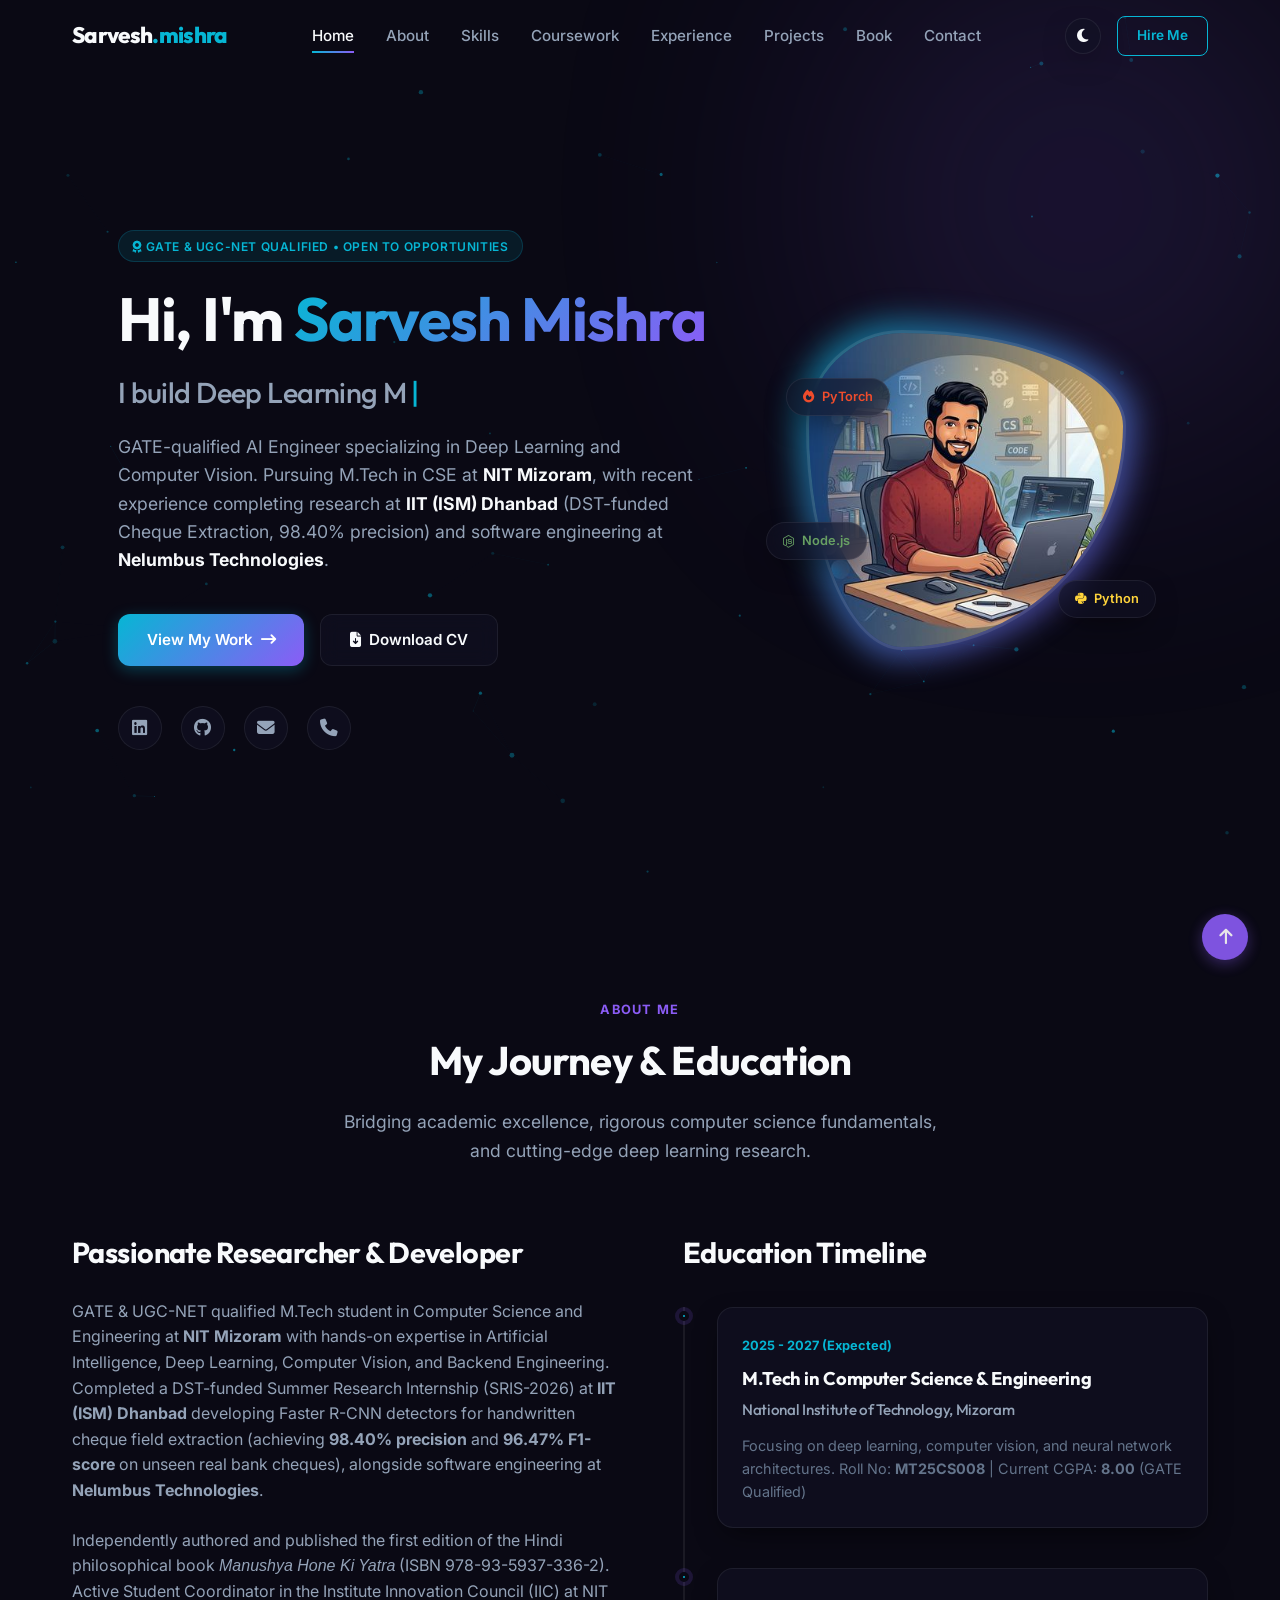
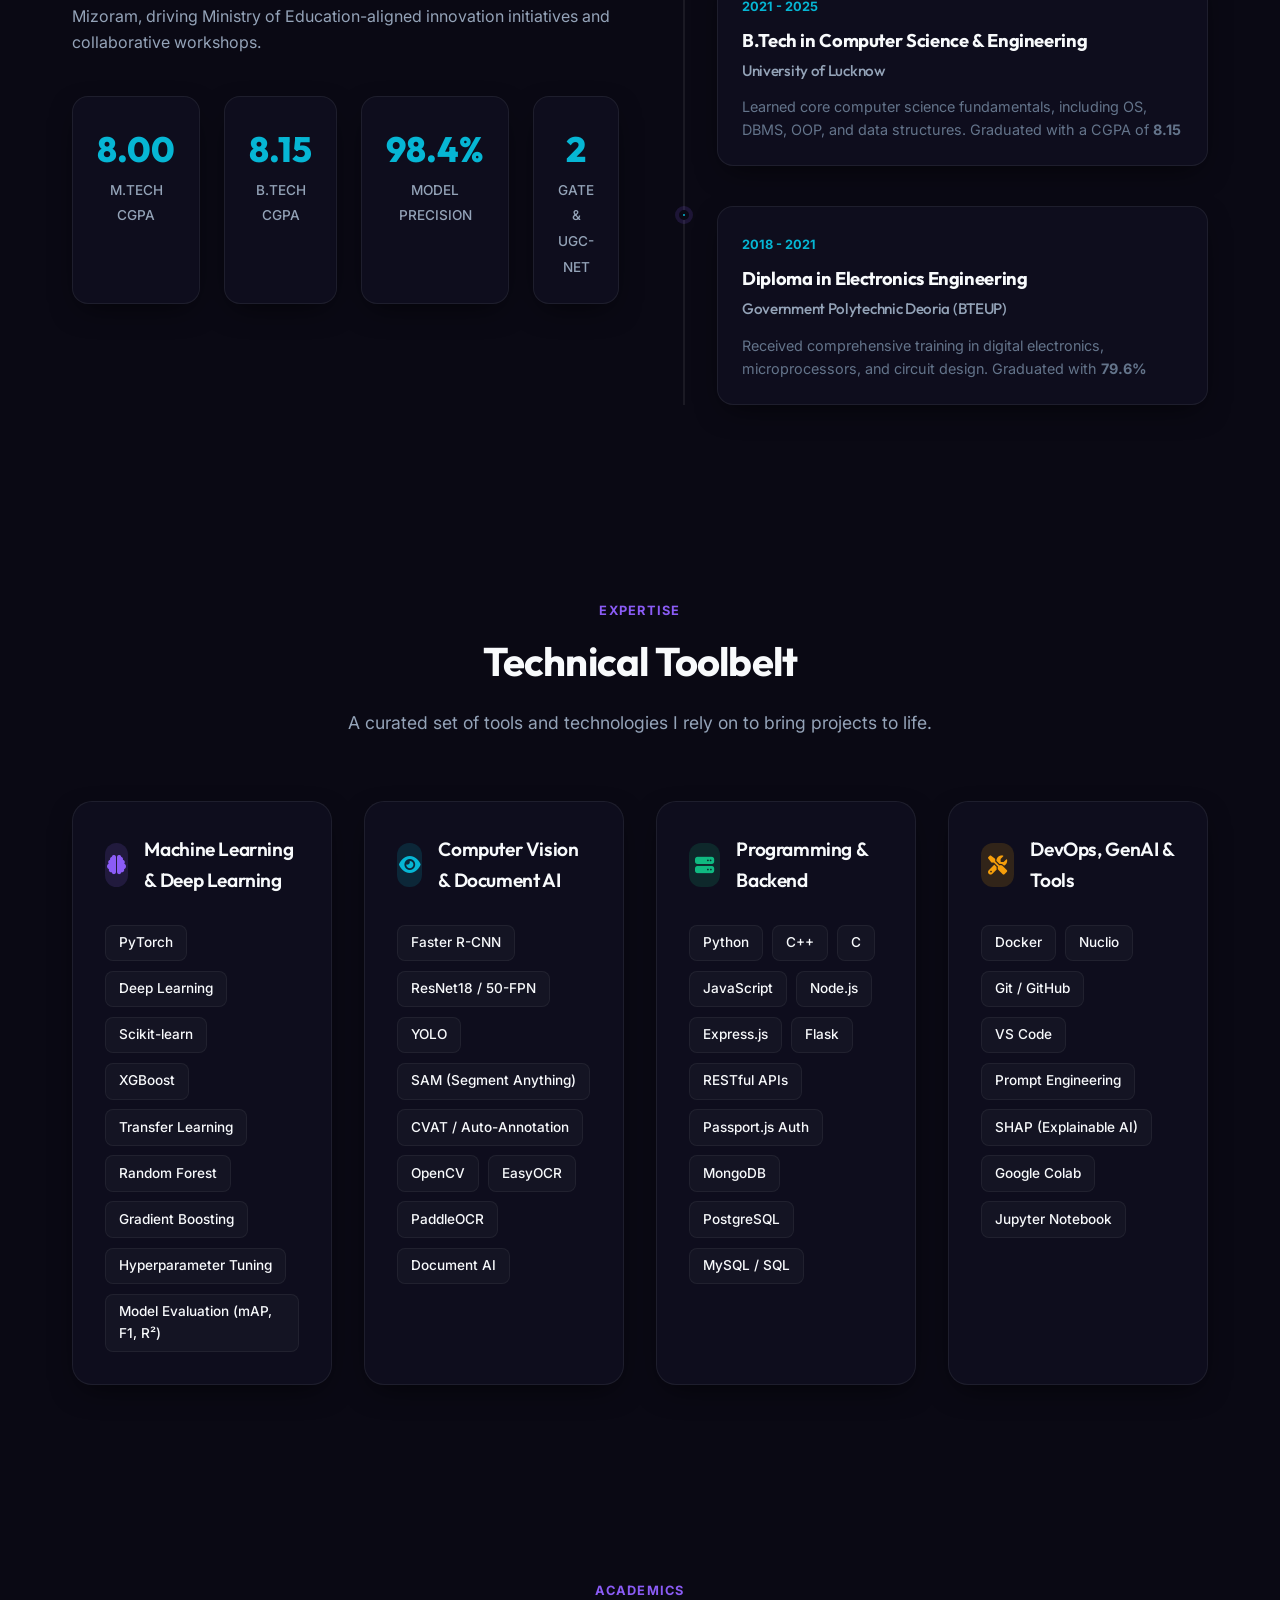
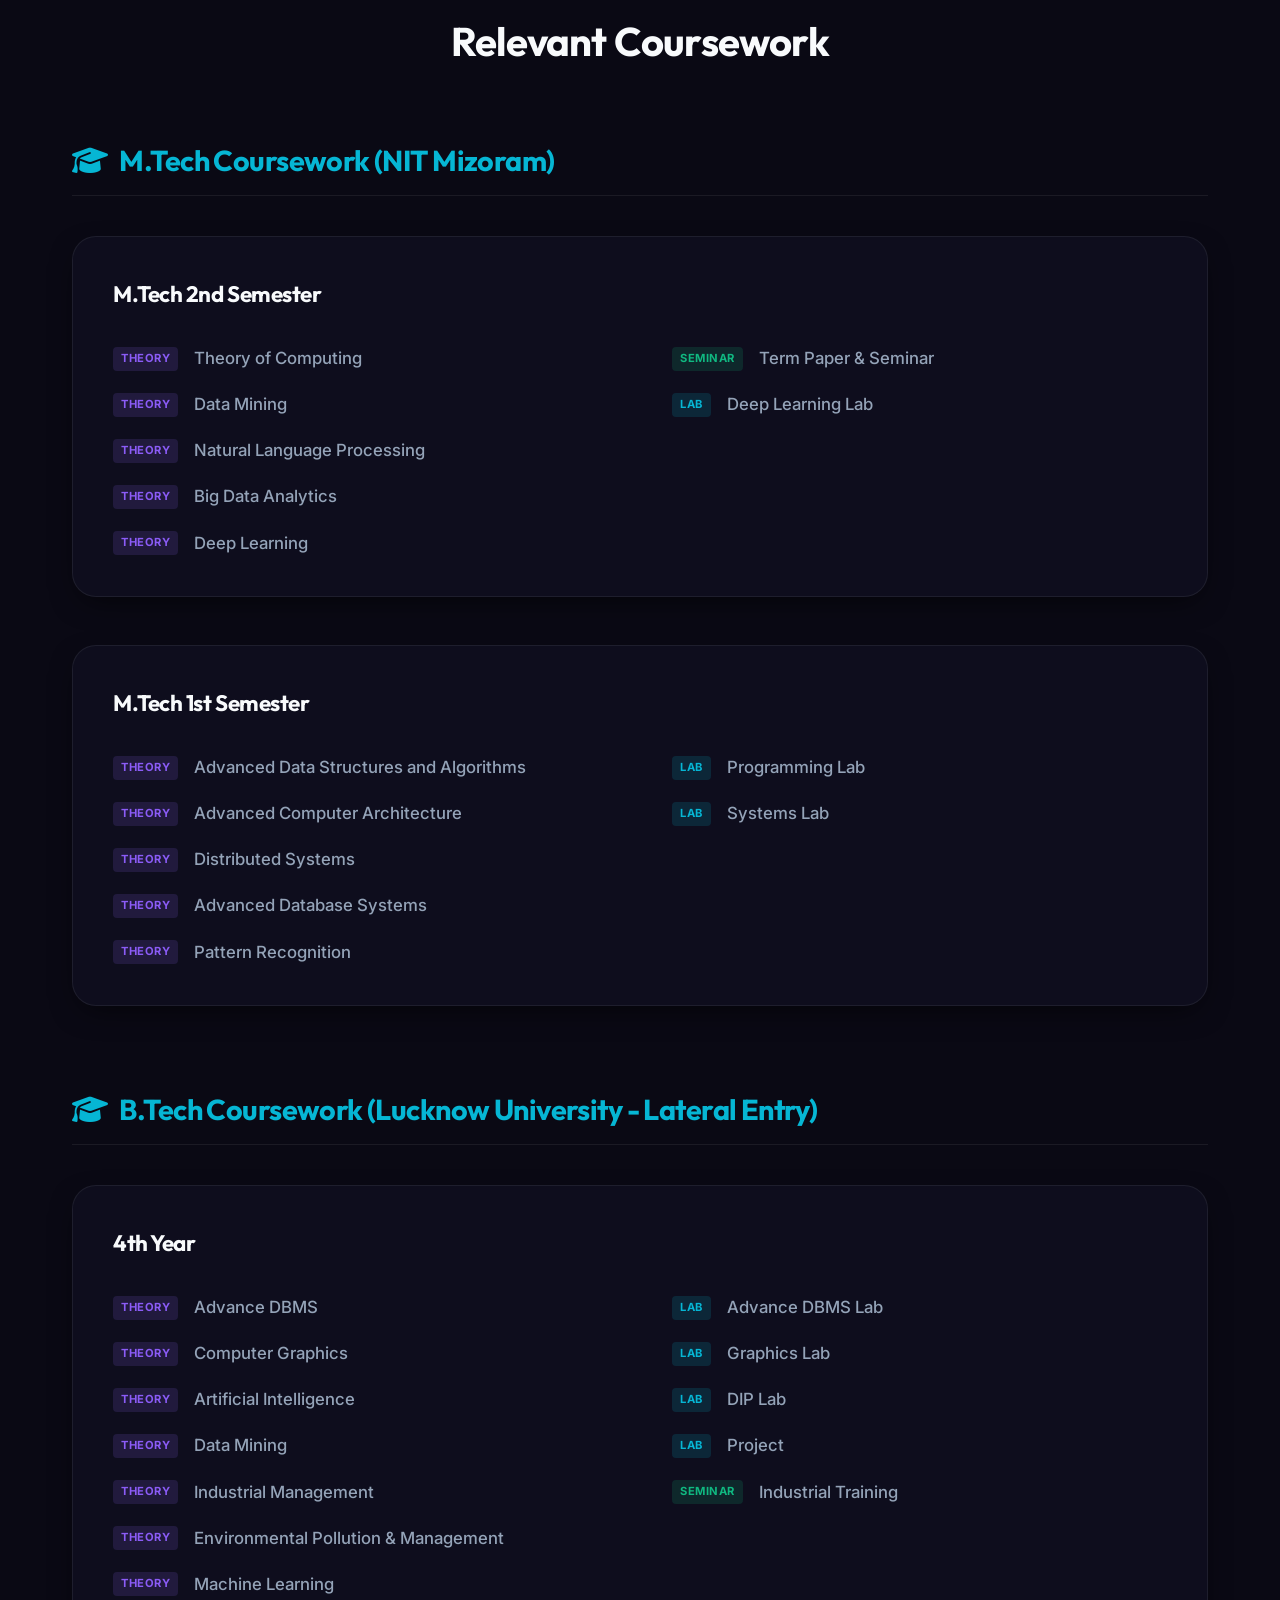
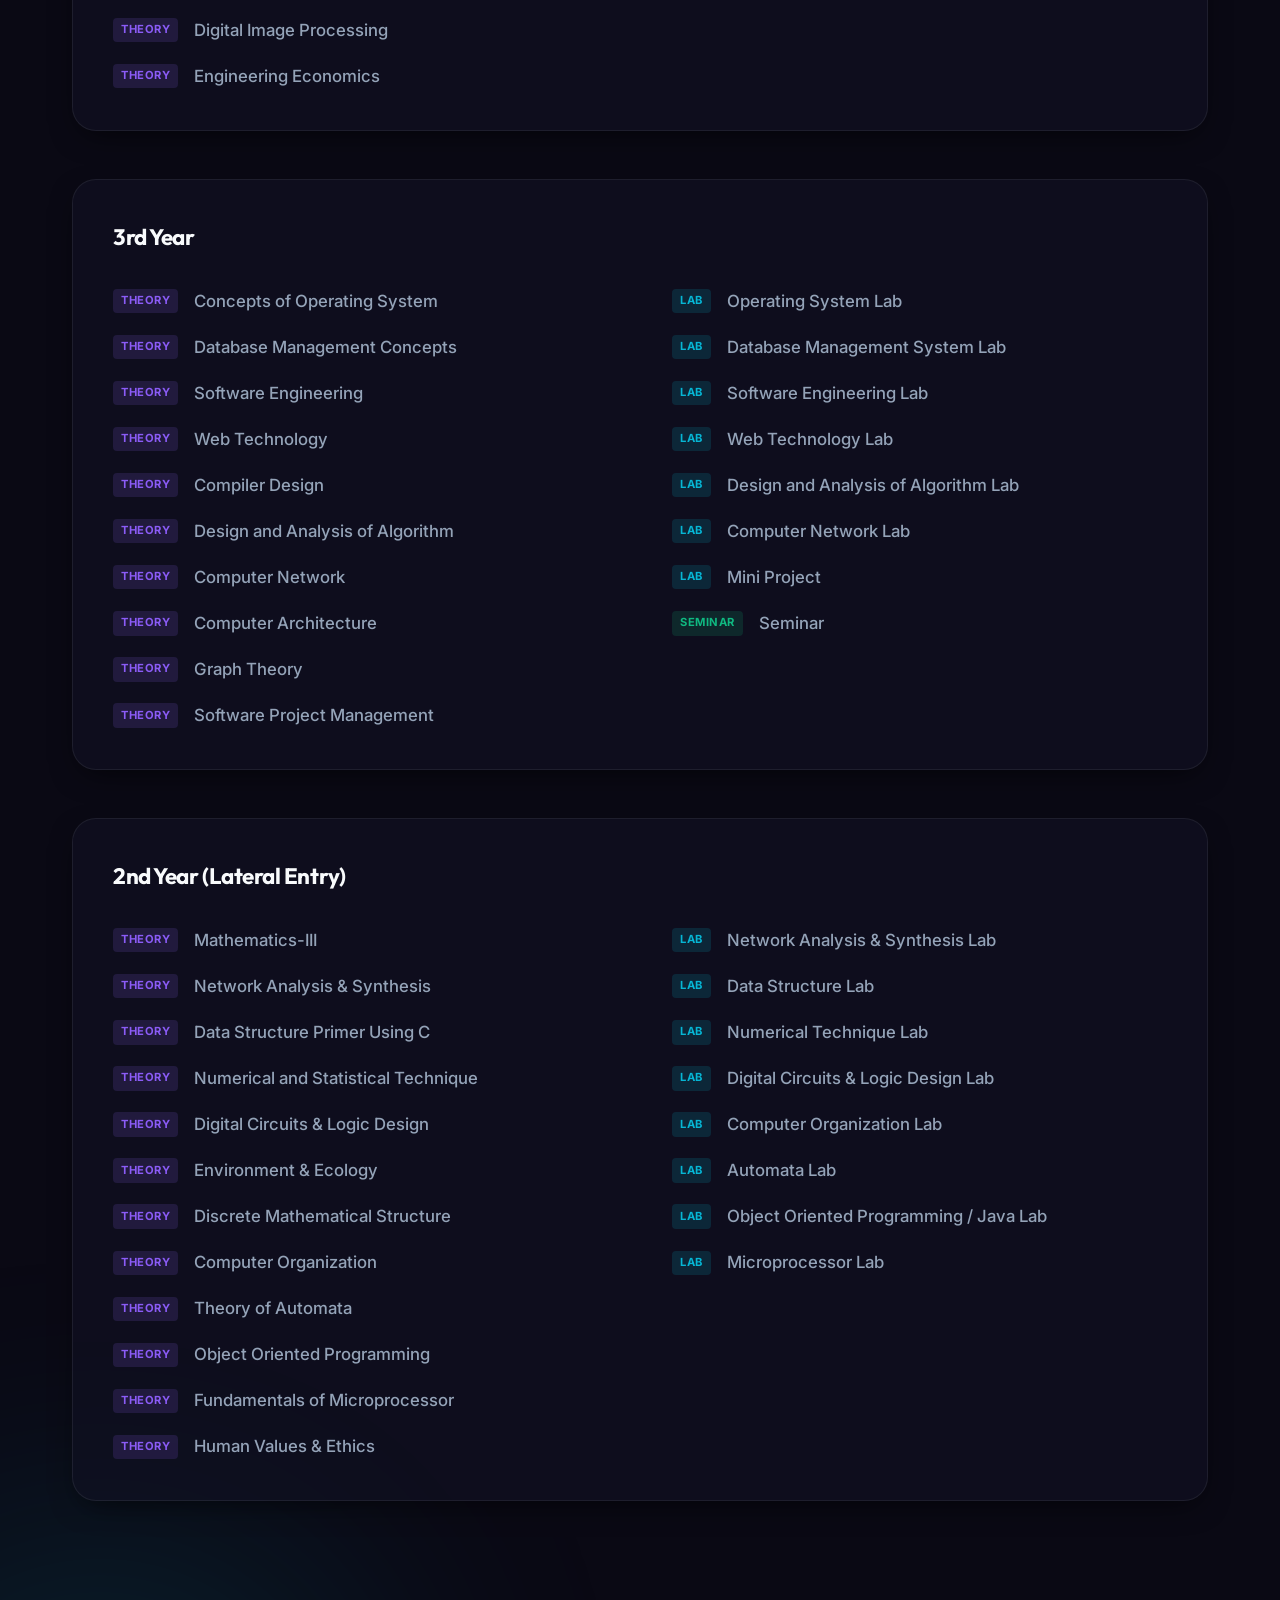
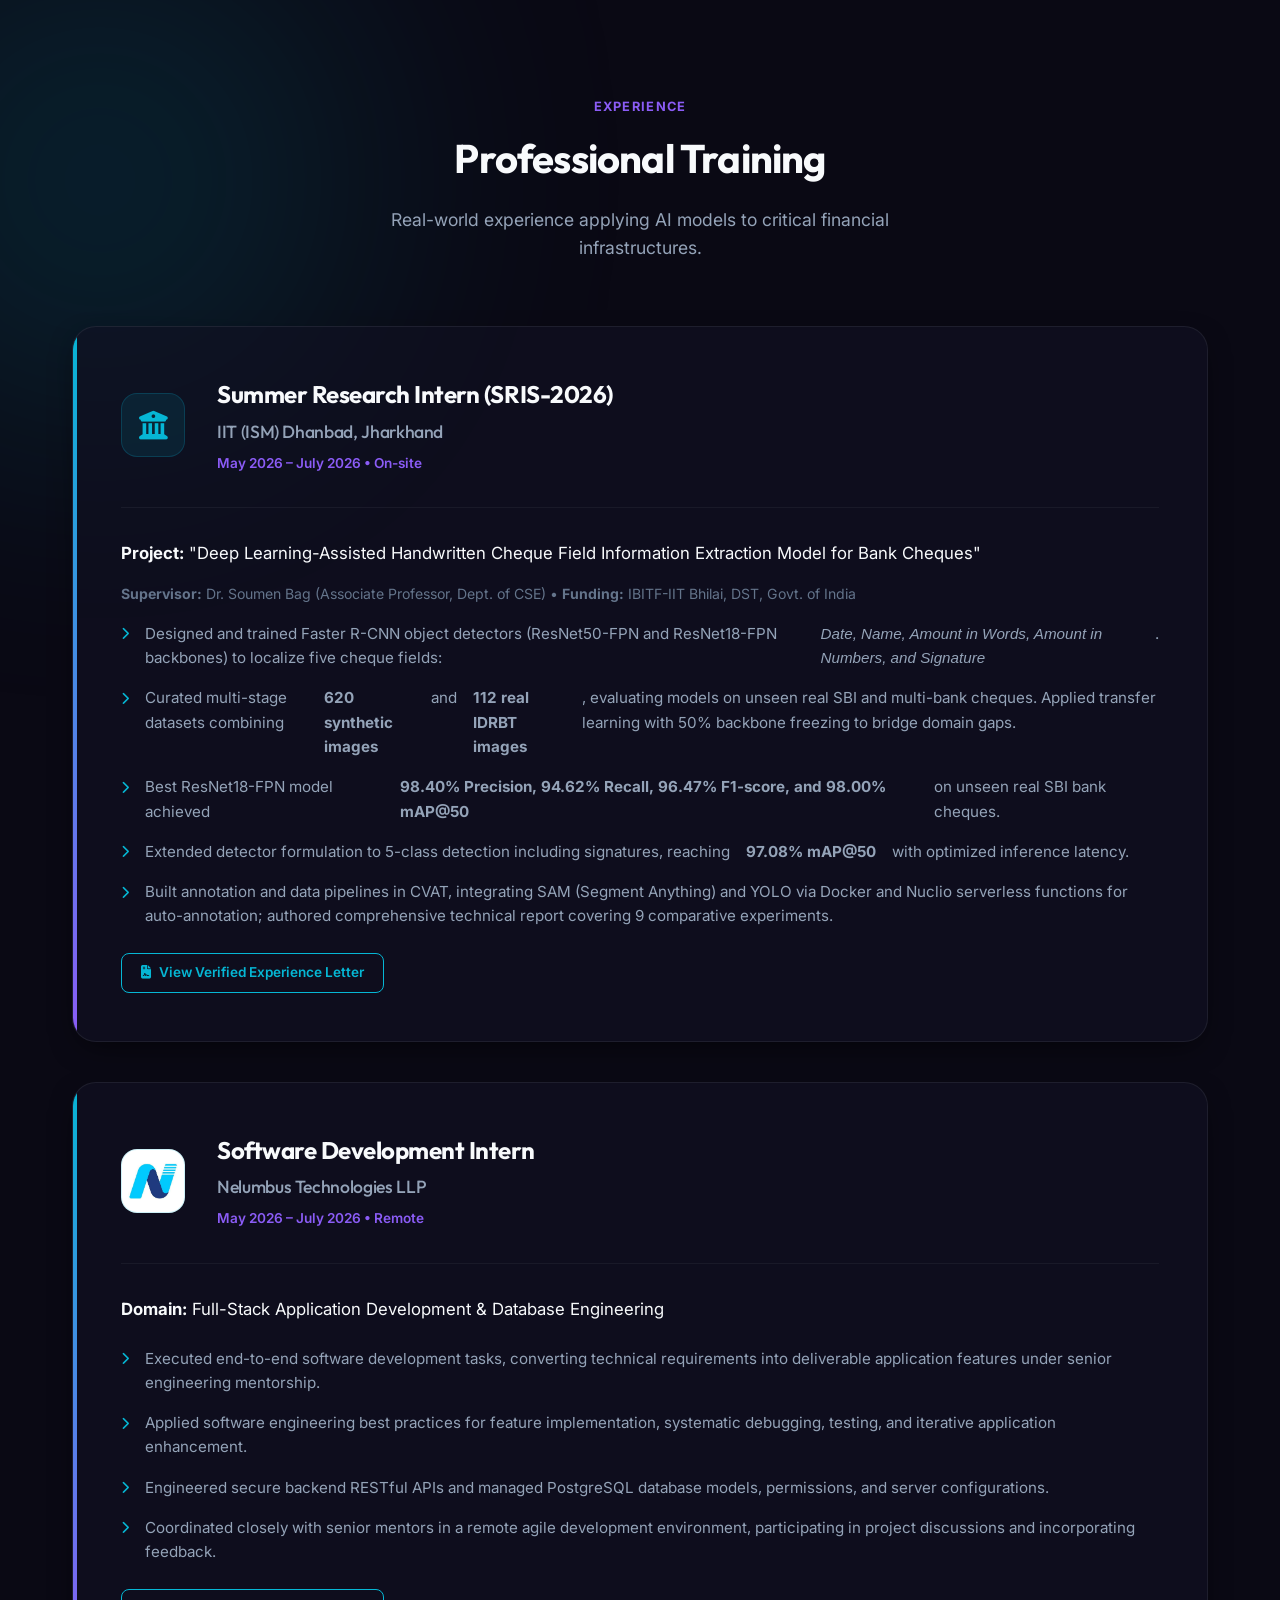
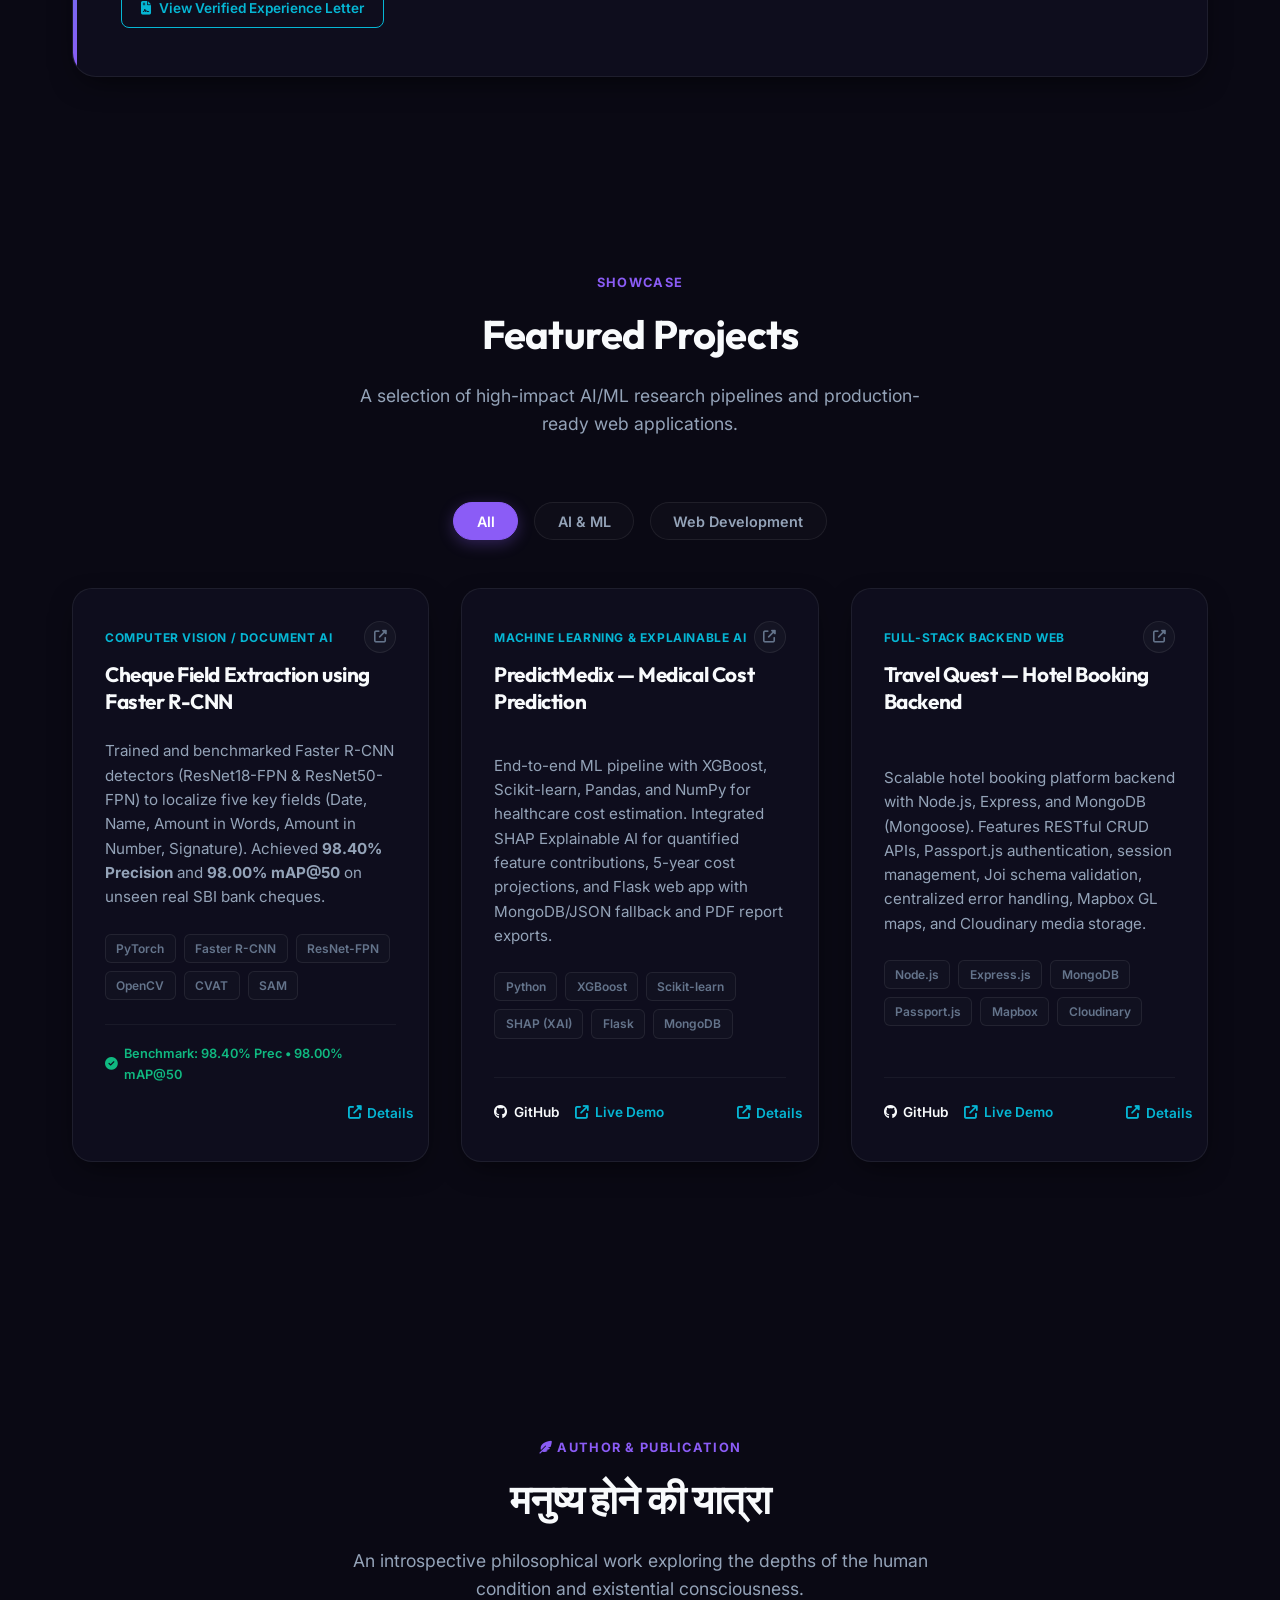
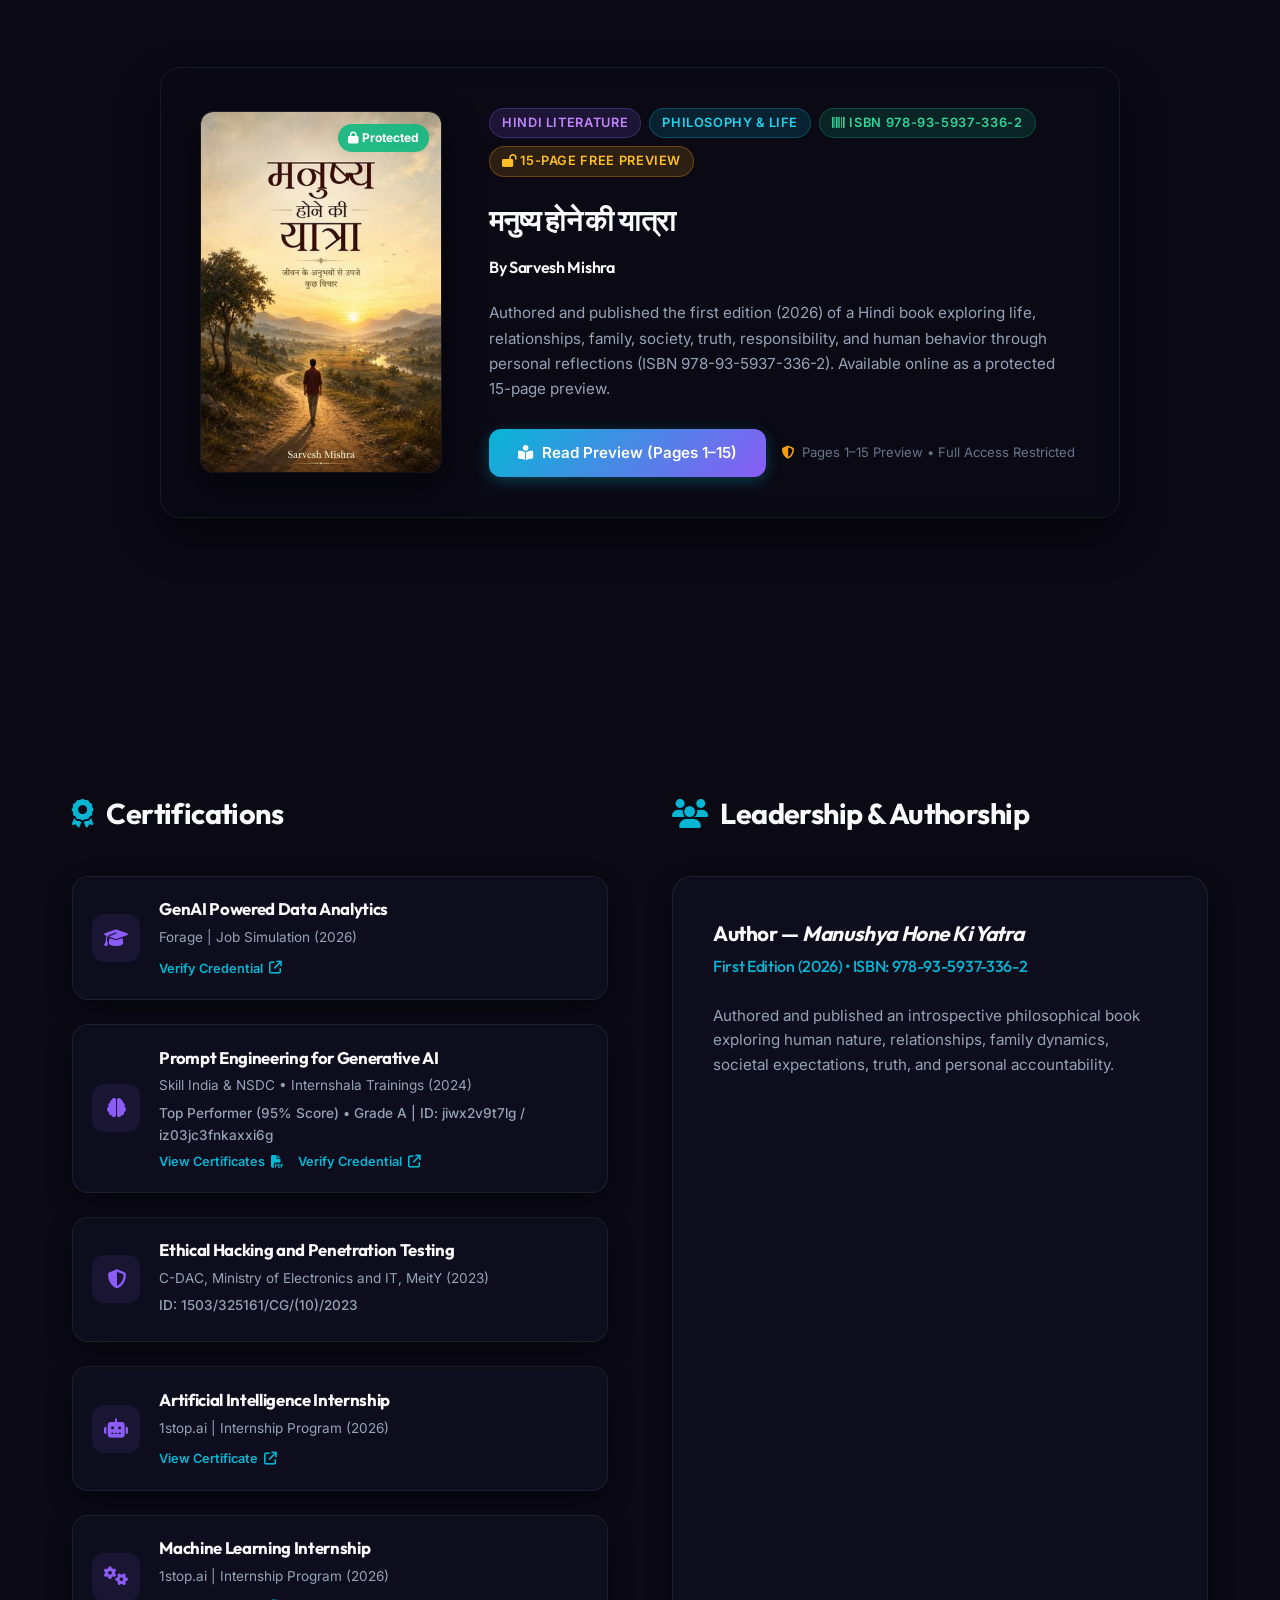
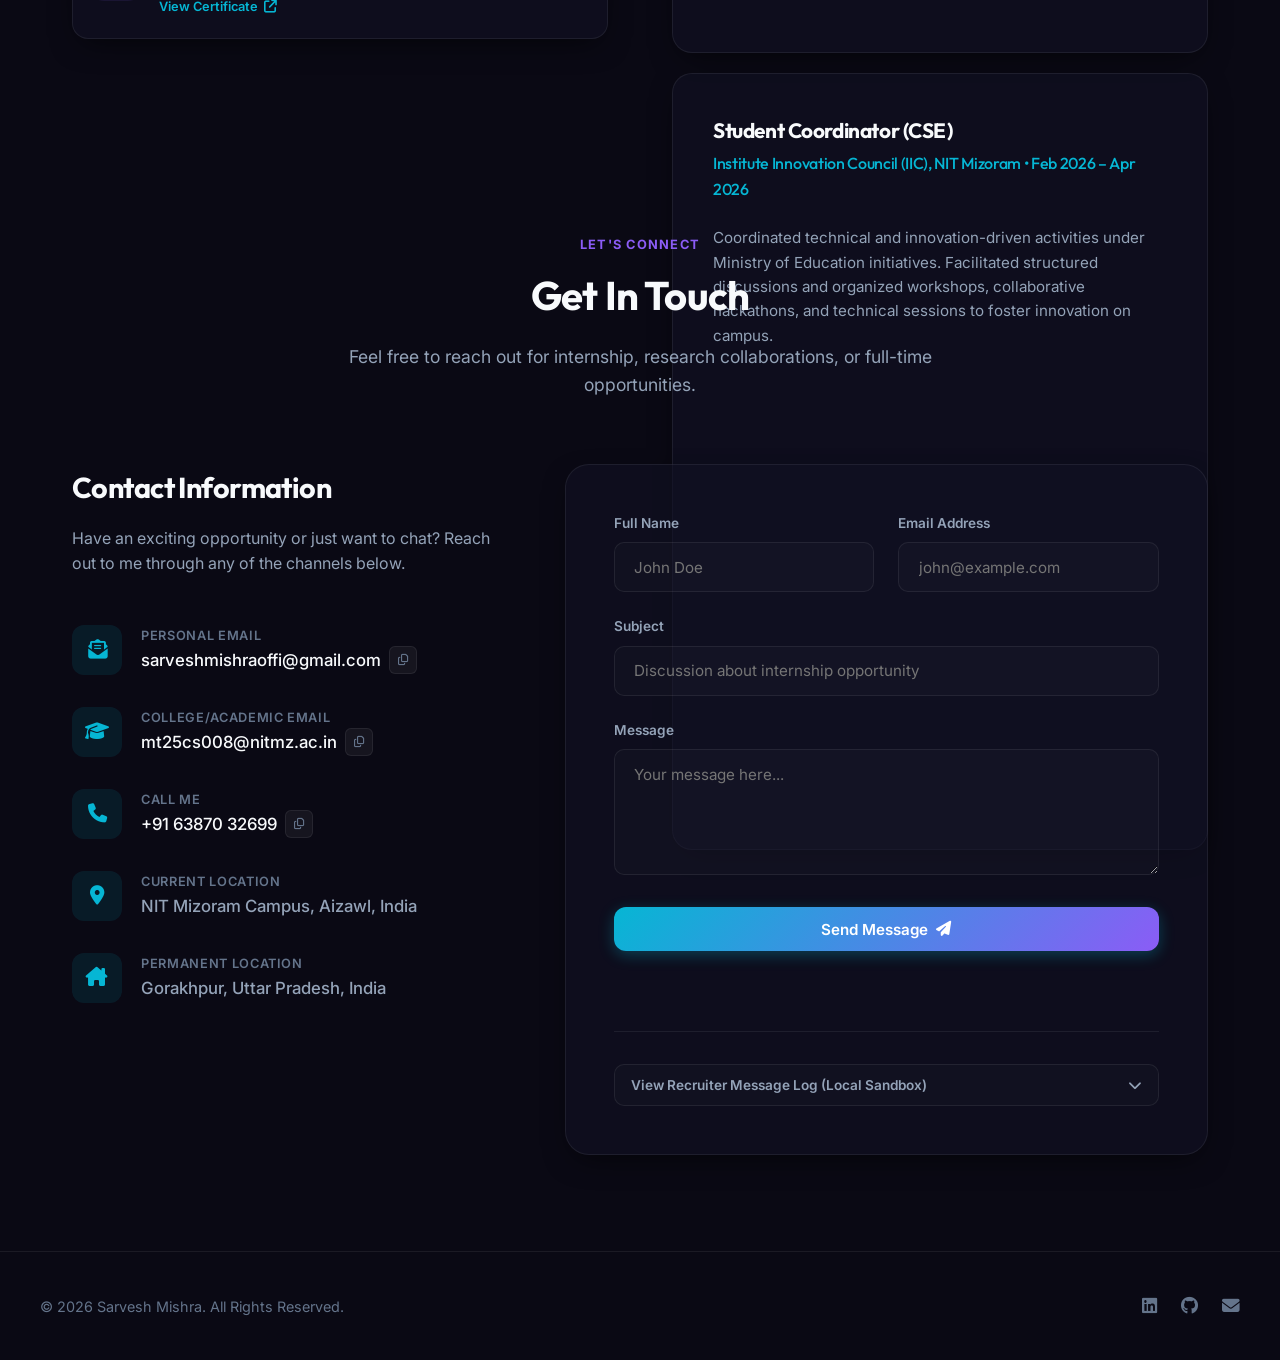
==== commit ff4c2936: "feat: consolidate Prompt Engineering into single course entry with unified 2-page certificate PDF" ====
--- a/index.html
+++ b/index.html
@@ -677,24 +677,12 @@
                         <li>
                             <div class="cert-icon"><i class="fa-solid fa-brain"></i></div>
                             <div class="cert-info">
-                                <h4>Prompt Engineering for GenAI</h4>
-                                <span>Internshala Trainings • Top Performer (95% Score) (2024)</span>
-                                <span class="cert-id">ID: jiwx2v9t7lg</span>
+                                <h4>Prompt Engineering for Generative AI</h4>
+                                <span>Skill India & NSDC • Internshala Trainings (2024)</span>
+                                <span class="cert-id">Top Performer (95% Score) • Grade A | ID: jiwx2v9t7lg / iz03jc3fnkaxxi6g</span>
                                 <div style="display: flex; gap: 0.9rem; align-items: center; flex-wrap: wrap;">
-                                    <a href="https://trainings.internshala.com/verify_certificate" target="_blank" class="cert-link">Verify Credential <i class="fa-solid fa-arrow-up-right-from-square"></i></a>
-                                    <a href="assets/certificates/Prompt_Engineering_Internshala.pdf" target="_blank" class="cert-link">View Certificate <i class="fa-solid fa-file-pdf"></i></a>
-                                </div>
-                            </div>
-                        </li>
-                        <li>
-                            <div class="cert-icon"><i class="fa-solid fa-award"></i></div>
-                            <div class="cert-info">
-                                <h4>Prompt Engineering Course for Generative AI</h4>
-                                <span>Skill India & NSDC • Scholiverse Educare | Grade A (2024)</span>
-                                <span class="cert-id">ID: iz03jc3fnkaxxi6g (Student ID: CAN_32148639)</span>
-                                <div style="display: flex; gap: 0.9rem; align-items: center; flex-wrap: wrap;">
+                                    <a href="assets/certificates/Prompt_Engineering_Certificates.pdf" target="_blank" class="cert-link">View Certificates <i class="fa-solid fa-file-pdf"></i></a>
                                     <a href="https://admin.skillindiadigital.gov.in/documentverificationbyQR?content=[base64]" target="_blank" class="cert-link">Verify Credential <i class="fa-solid fa-arrow-up-right-from-square"></i></a>
-                                    <a href="assets/certificates/Prompt_Engineering_Skill_India_NSDC.pdf" target="_blank" class="cert-link">View Certificate <i class="fa-solid fa-file-pdf"></i></a>
                                 </div>
                             </div>
                         </li>
